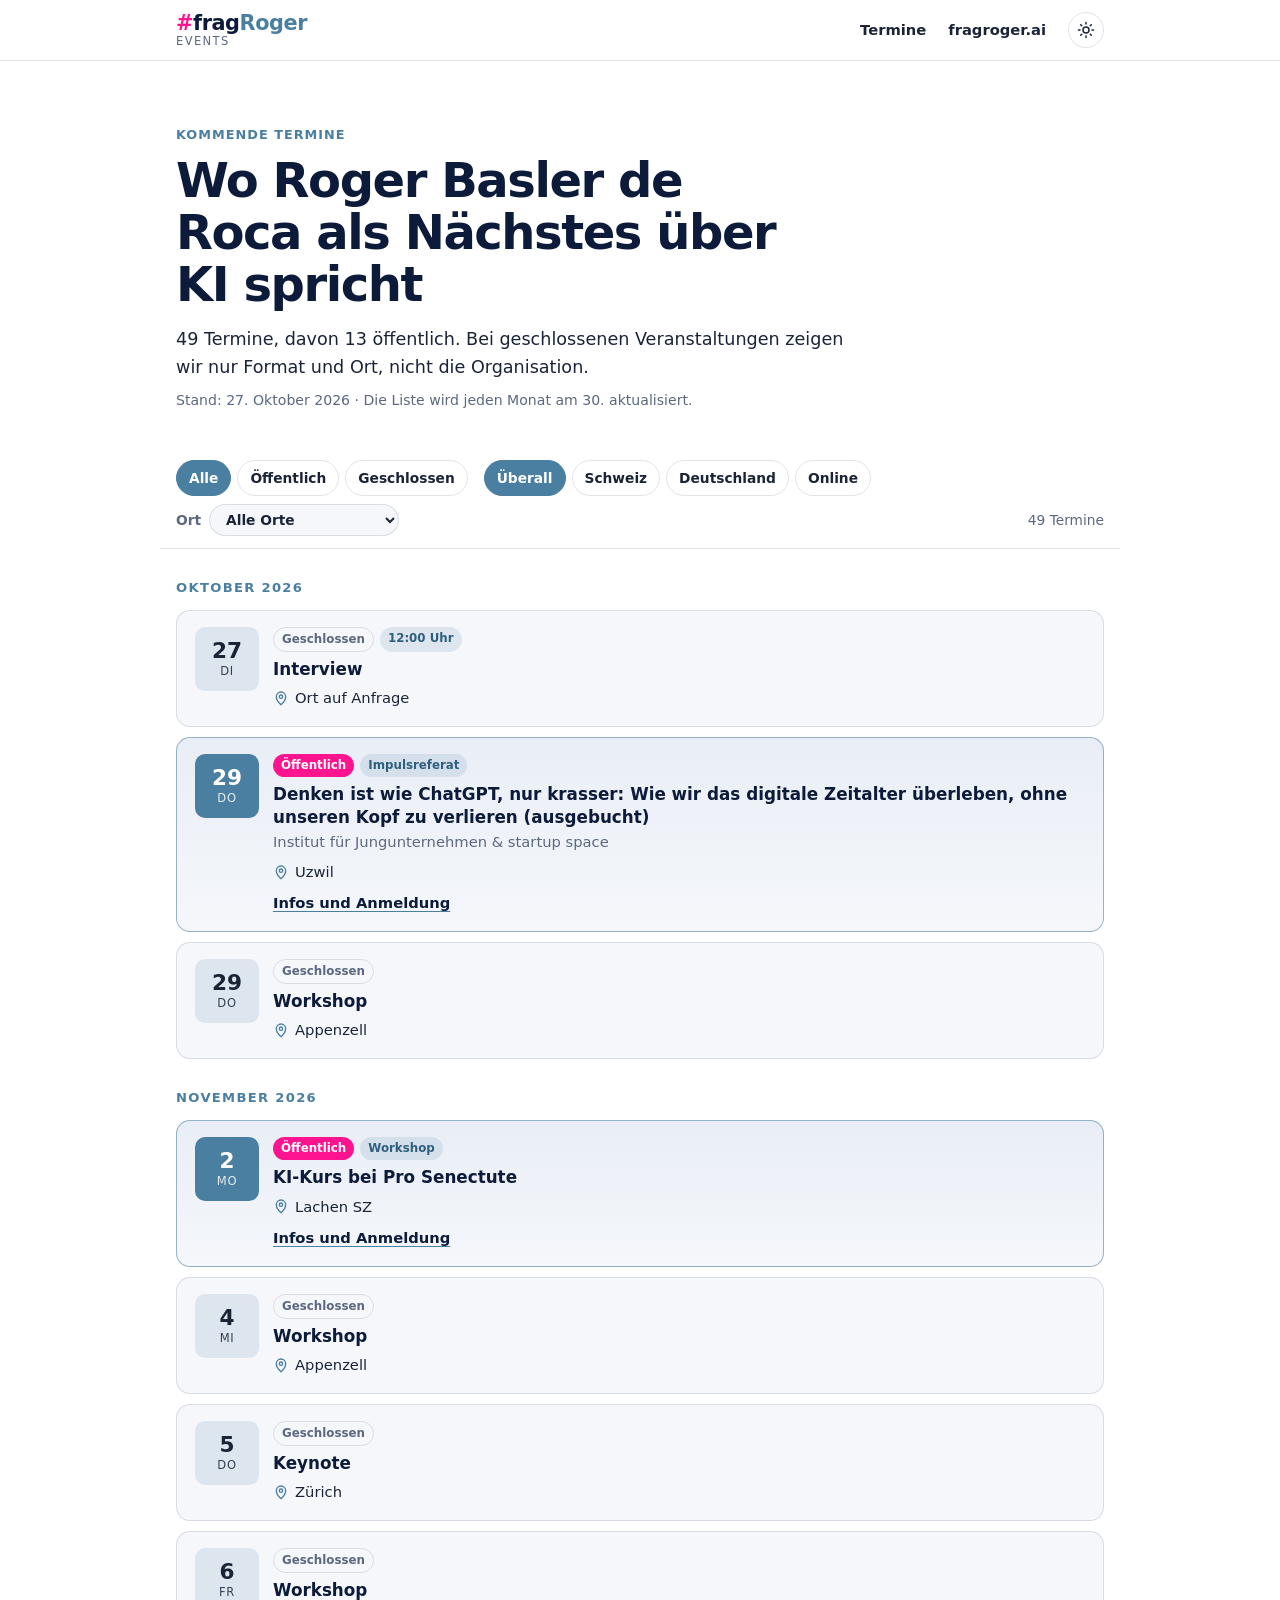
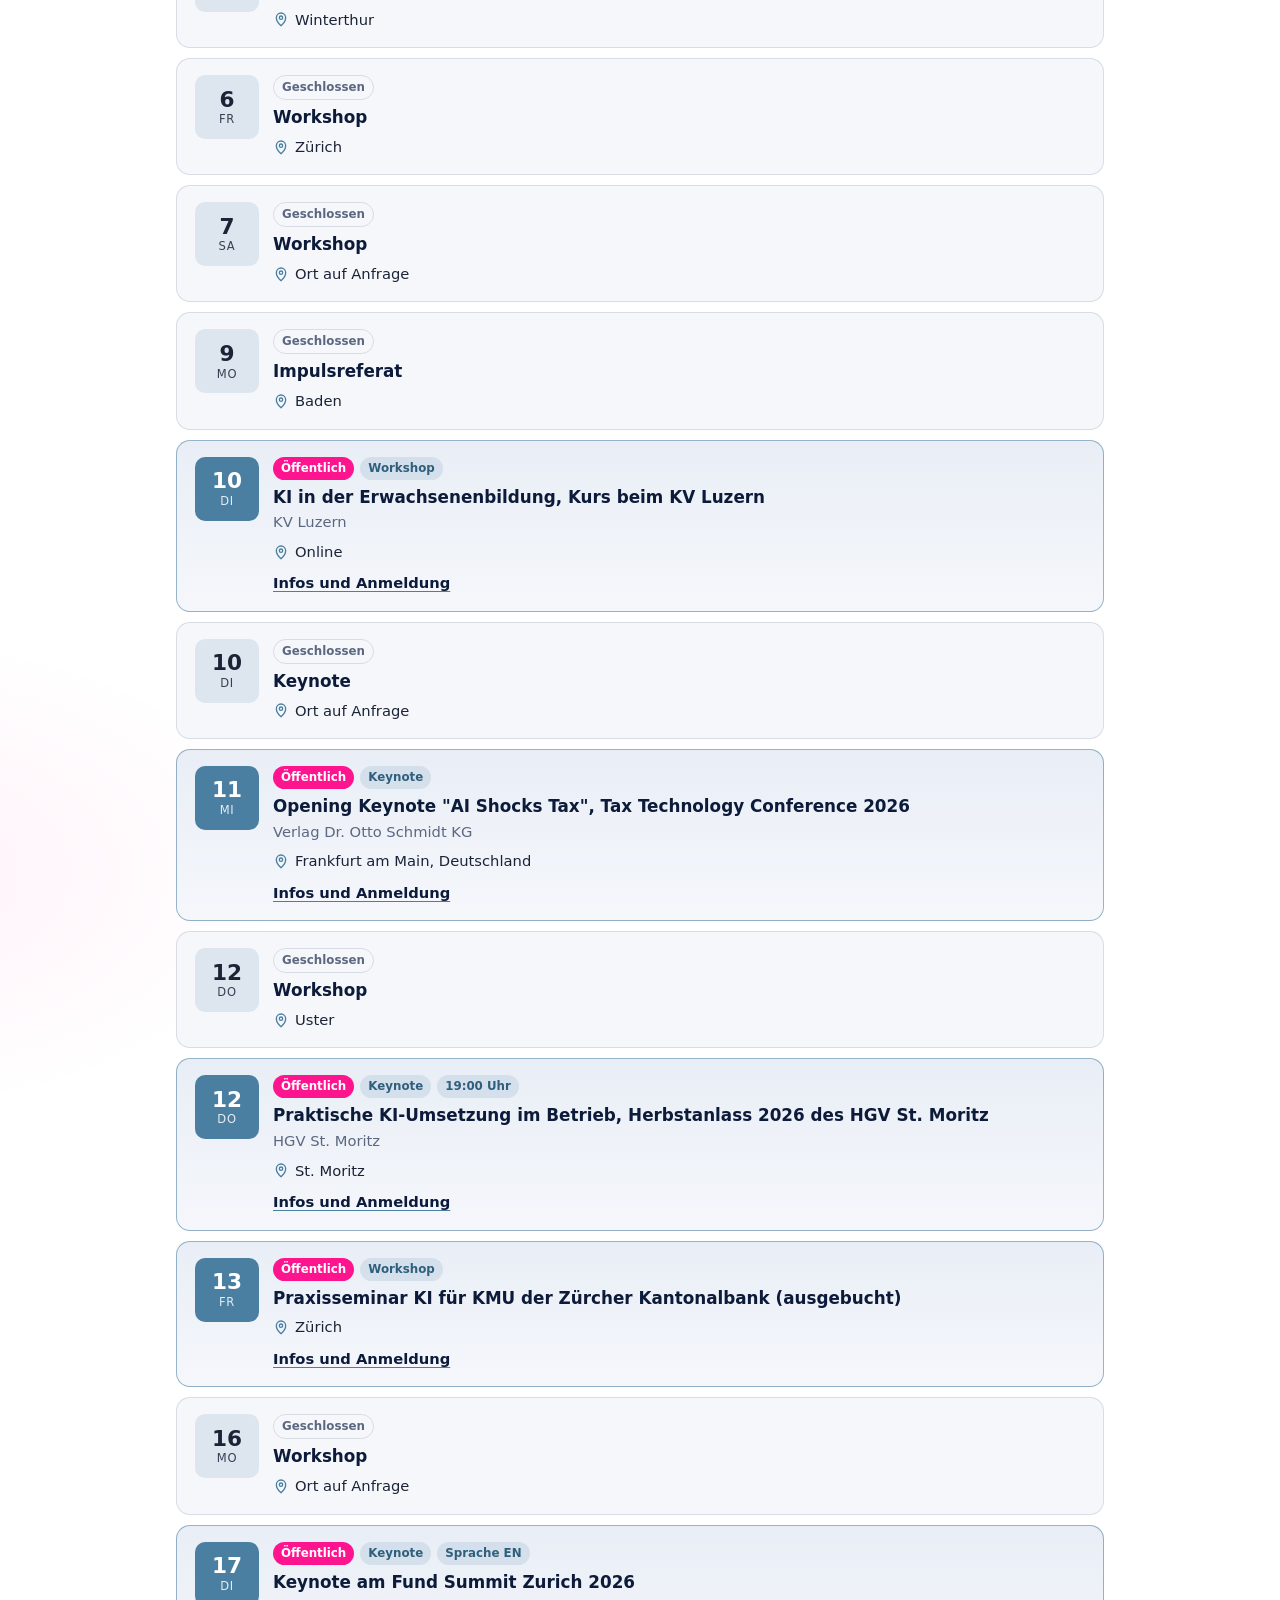
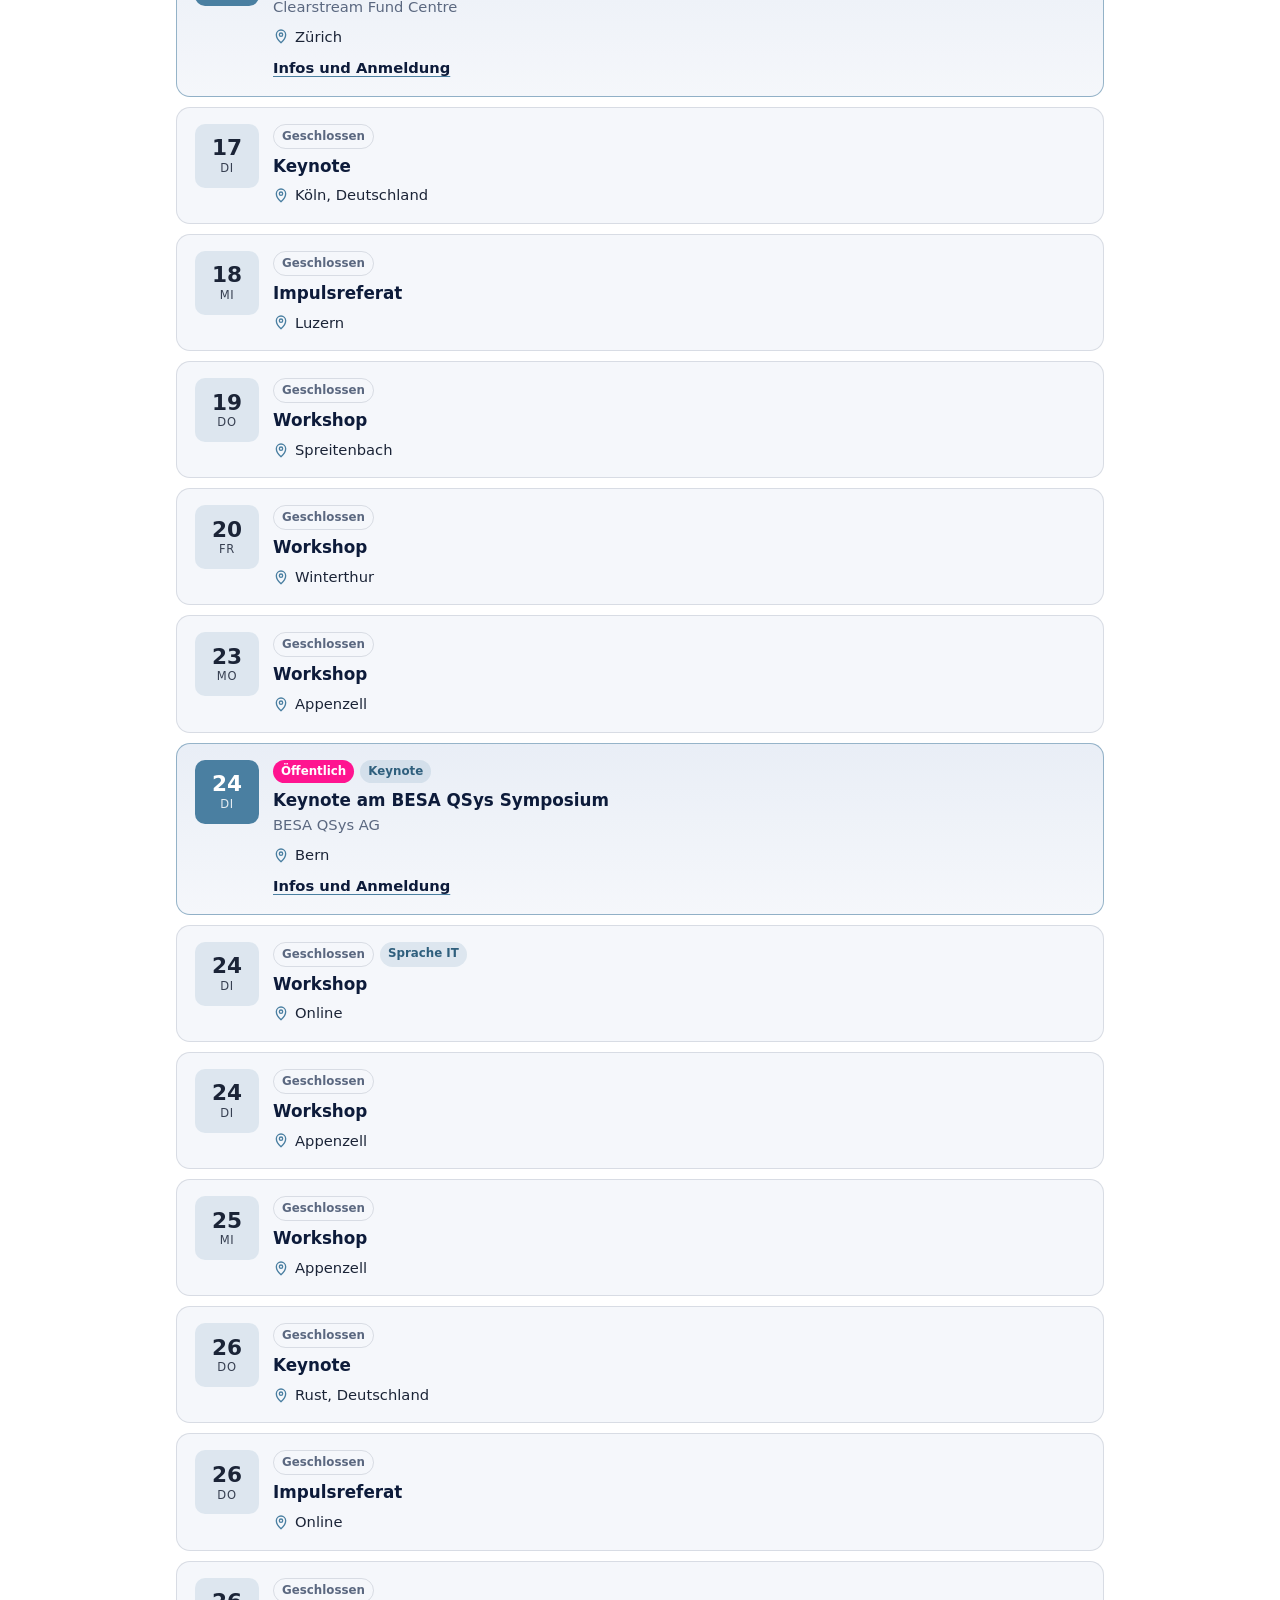
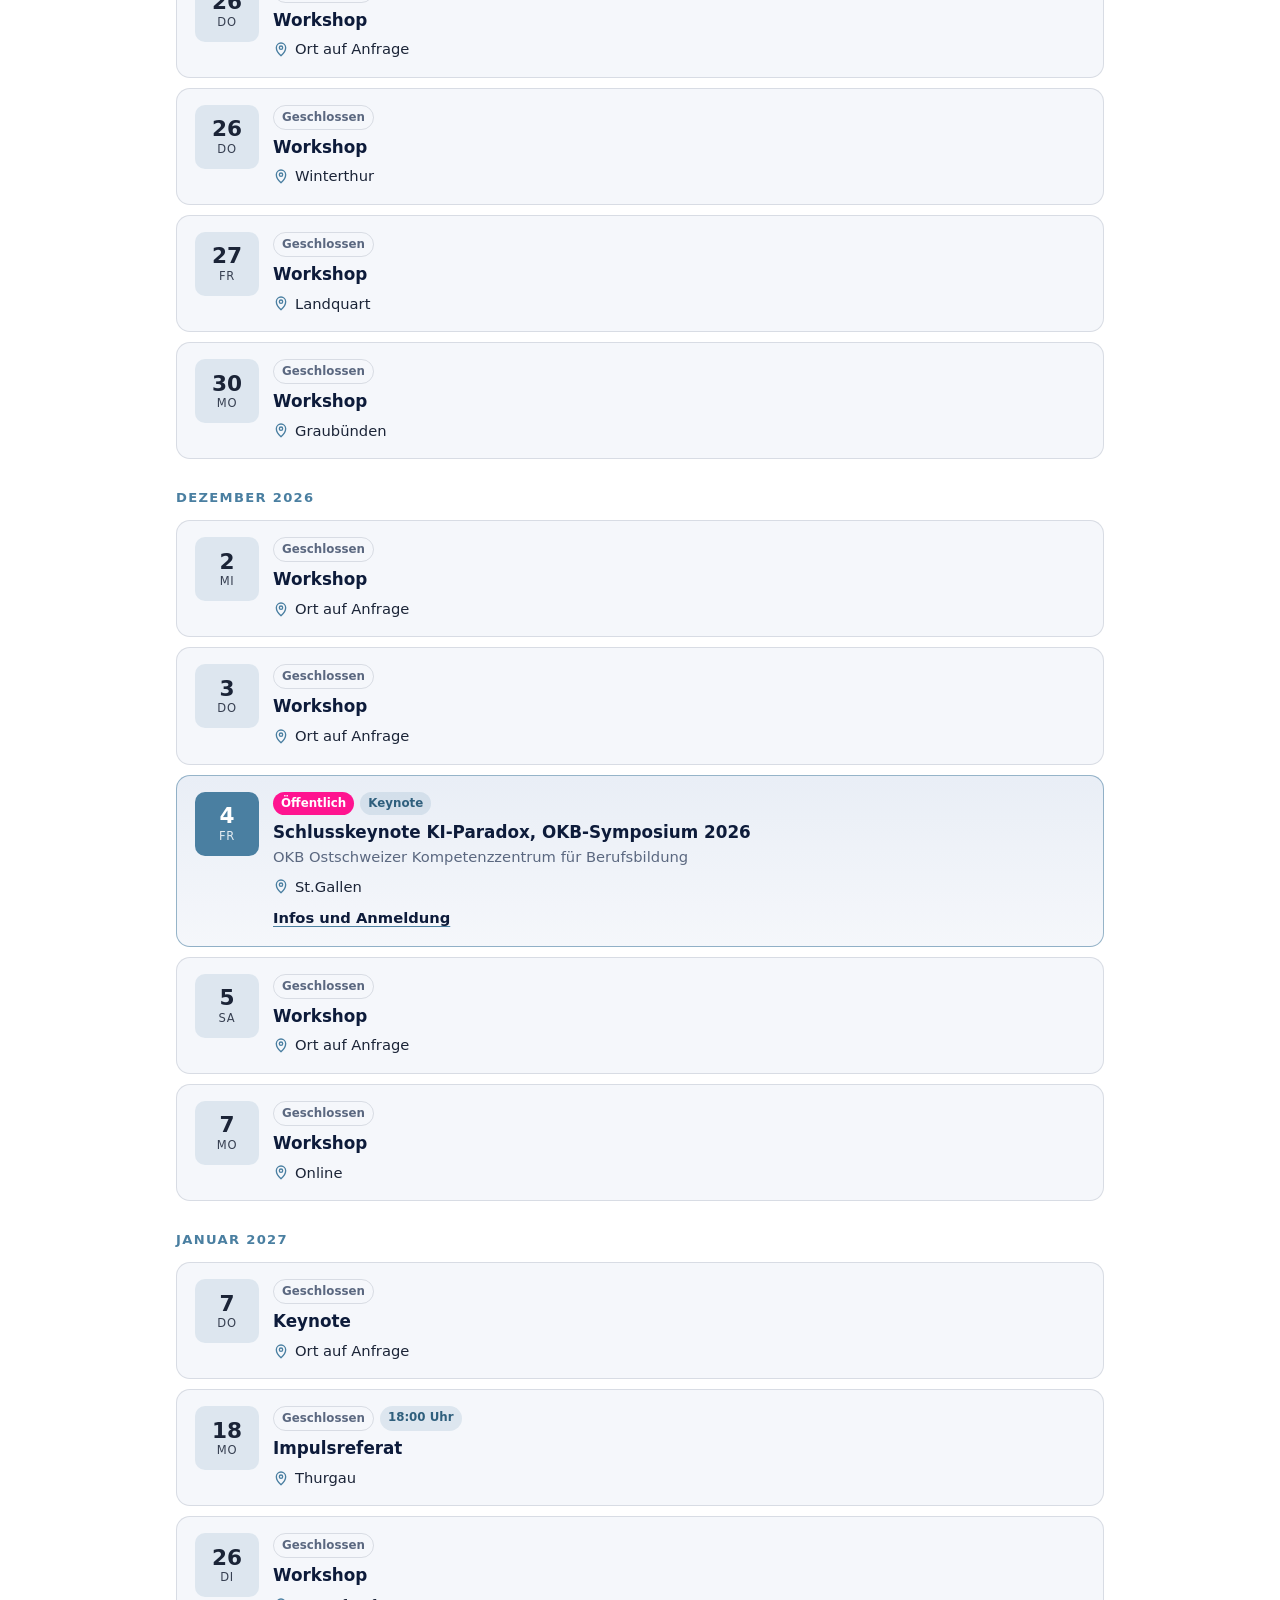
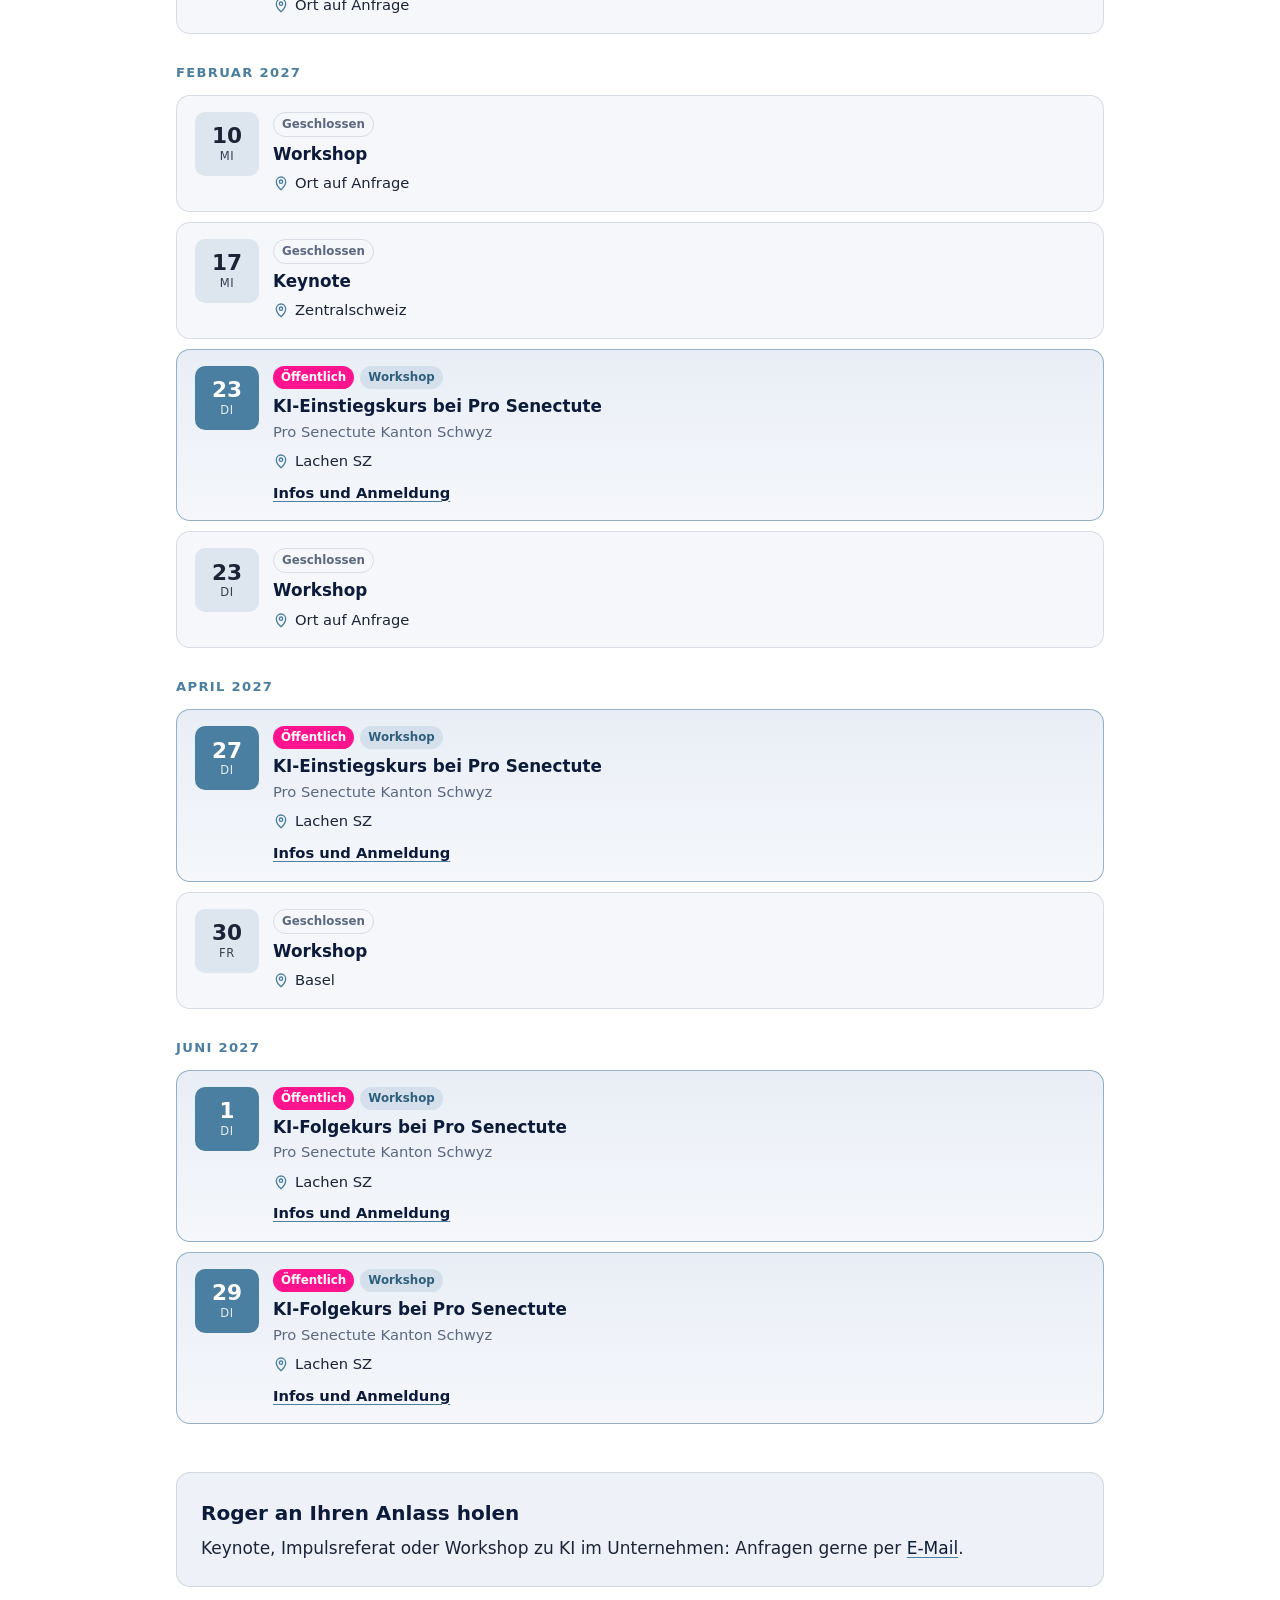
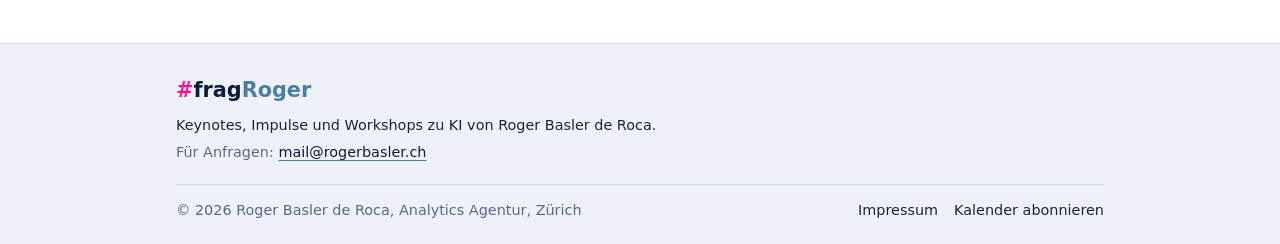
==== index.html @ 34494a30 "HGV St. Moritz 12.11. öffentlich Co-Authored-By: Claude Opus 5.5 <noreply@anthropic.com> Claude-Sess" ====
<!DOCTYPE html>
<html lang="de-CH">
<head>
<meta charset="utf-8">
<meta name="viewport" content="width=device-width, initial-scale=1">
<title>Events · Roger Basler de Roca · #fragRoger</title>
<meta name="description" content="Kommende Keynotes, Impulsreferate und Workshops von Roger Basler de Roca zu KI, filterbar nach Ort und nach öffentlich oder geschlossen.">
<link rel="canonical" href="https://events.fragroger.ai/">
<meta property="og:type" content="website">
<meta property="og:site_name" content="#fragRoger Events">
<meta property="og:title" content="Events · Roger Basler de Roca · #fragRoger">
<meta property="og:description" content="Kommende Keynotes, Impulsreferate und Workshops von Roger Basler de Roca zu KI, filterbar nach Ort und nach öffentlich oder geschlossen.">
<meta property="og:url" content="https://events.fragroger.ai/">
<meta property="og:locale" content="de_CH">
<meta name="theme-color" content="#000000">
<link rel="icon" href="assets/favicon.svg" type="image/svg+xml">
<script>(function(){try{var t=localStorage.getItem('frev-theme');if(!t){t=window.matchMedia&&window.matchMedia('(prefers-color-scheme: light)').matches?'light':'dark';}document.documentElement.setAttribute('data-theme',t);}catch(e){}})();</script>
<link rel="stylesheet" href="assets/style.css?v=20261027">
<script type="application/ld+json">{"@context":"https://schema.org","@graph":[{"@type":"Event","name":"Denken ist wie ChatGPT, nur krasser: Wie wir das digitale Zeitalter überleben, ohne unseren Kopf zu verlieren (ausgebucht)","startDate":"2026-10-29","eventStatus":"https://schema.org/EventScheduled","eventAttendanceMode":"https://schema.org/OfflineEventAttendanceMode","location":{"@type":"Place","name":"Uzwil","address":{"@type":"PostalAddress","addressLocality":"Uzwil","addressCountry":"Schweiz"}},"performer":{"@type":"Person","name":"Roger Basler de Roca","url":"https://fragroger.ai"},"organizer":{"@type":"Organization","name":"Institut für Jungunternehmen & startup space"},"url":"https://www.ifj.ch/index.cfm?page=136020&event_id=13027"},{"@type":"Event","name":"KI-Kurs bei Pro Senectute","startDate":"2026-11-02","eventStatus":"https://schema.org/EventScheduled","eventAttendanceMode":"https://schema.org/OfflineEventAttendanceMode","location":{"@type":"Place","name":"Lachen SZ","address":{"@type":"PostalAddress","addressLocality":"Lachen SZ","addressCountry":"Schweiz"}},"performer":{"@type":"Person","name":"Roger Basler de Roca","url":"https://fragroger.ai"},"url":"https://sz.prosenectute.ch/de/freizeit/kurse.html"},{"@type":"Event","name":"KI in der Erwachsenenbildung, Kurs beim KV Luzern","startDate":"2026-11-10","eventStatus":"https://schema.org/EventScheduled","eventAttendanceMode":"https://schema.org/OnlineEventAttendanceMode","location":{"@type":"VirtualLocation","url":"https://www.kvlu.ch/berufsakademie/bildungsangebot/kuenstliche-intelligenz-in-der-aus-und-weiterbildung"},"performer":{"@type":"Person","name":"Roger Basler de Roca","url":"https://fragroger.ai"},"organizer":{"@type":"Organization","name":"KV Luzern"},"url":"https://www.kvlu.ch/berufsakademie/bildungsangebot/kuenstliche-intelligenz-in-der-aus-und-weiterbildung"},{"@type":"Event","name":"Opening Keynote \"AI Shocks Tax\", Tax Technology Conference 2026","startDate":"2026-11-11","eventStatus":"https://schema.org/EventScheduled","eventAttendanceMode":"https://schema.org/OfflineEventAttendanceMode","location":{"@type":"Place","name":"Frankfurt am Main","address":{"@type":"PostalAddress","addressLocality":"Frankfurt am Main","addressCountry":"Deutschland"}},"performer":{"@type":"Person","name":"Roger Basler de Roca","url":"https://fragroger.ai"},"organizer":{"@type":"Organization","name":"Verlag Dr. Otto Schmidt KG"},"url":"https://www.tax-technology-conference.de/"},{"@type":"Event","name":"Praktische KI-Umsetzung im Betrieb, Herbstanlass 2026 des HGV St. Moritz","startDate":"2026-11-12T18:00:00Z","eventStatus":"https://schema.org/EventScheduled","eventAttendanceMode":"https://schema.org/OfflineEventAttendanceMode","location":{"@type":"Place","name":"St. Moritz","address":{"@type":"PostalAddress","addressLocality":"St. Moritz","addressCountry":"Schweiz"}},"performer":{"@type":"Person","name":"Roger Basler de Roca","url":"https://fragroger.ai"},"organizer":{"@type":"Organization","name":"HGV St. Moritz"},"url":"https://www.hgv-stmoritz.ch/aktuell"},{"@type":"Event","name":"Praxisseminar KI für KMU der Zürcher Kantonalbank (ausgebucht)","startDate":"2026-11-13","eventStatus":"https://schema.org/EventScheduled","eventAttendanceMode":"https://schema.org/OfflineEventAttendanceMode","location":{"@type":"Place","name":"Zürich","address":{"@type":"PostalAddress","addressLocality":"Zürich","addressCountry":"Schweiz"}},"performer":{"@type":"Person","name":"Roger Basler de Roca","url":"https://fragroger.ai"},"url":"https://www.zkb.ch/de/unternehmen/kmu-wissen/angebote/praxisseminar-ki-fuer-kmu.html"},{"@type":"Event","name":"Keynote am Fund Summit Zurich 2026","startDate":"2026-11-17","eventStatus":"https://schema.org/EventScheduled","eventAttendanceMode":"https://schema.org/OfflineEventAttendanceMode","location":{"@type":"Place","name":"Zürich","address":{"@type":"PostalAddress","addressLocality":"Zürich","addressCountry":"Schweiz"}},"performer":{"@type":"Person","name":"Roger Basler de Roca","url":"https://fragroger.ai"},"organizer":{"@type":"Organization","name":"Clearstream Fund Centre"},"url":"https://fundsummit-zurich-2026.deutsche-boerse-events.com/"},{"@type":"Event","name":"Keynote am BESA QSys Symposium","startDate":"2026-11-24","eventStatus":"https://schema.org/EventScheduled","eventAttendanceMode":"https://schema.org/OfflineEventAttendanceMode","location":{"@type":"Place","name":"Bern","address":{"@type":"PostalAddress","addressLocality":"Bern","addressCountry":"Schweiz"}},"performer":{"@type":"Person","name":"Roger Basler de Roca","url":"https://fragroger.ai"},"organizer":{"@type":"Organization","name":"BESA QSys AG"},"url":"https://besaqsys.ch/de/node/579"},{"@type":"Event","name":"Schlusskeynote KI-Paradox, OKB-Symposium 2026","startDate":"2026-12-04","eventStatus":"https://schema.org/EventScheduled","eventAttendanceMode":"https://schema.org/OfflineEventAttendanceMode","location":{"@type":"Place","name":"St.Gallen","address":{"@type":"PostalAddress","addressLocality":"St.Gallen","addressCountry":"Schweiz"}},"performer":{"@type":"Person","name":"Roger Basler de Roca","url":"https://fragroger.ai"},"organizer":{"@type":"Organization","name":"OKB Ostschweizer Kompetenzzentrum für Berufsbildung"},"url":"https://www.berufsbildung-ost.ch/"},{"@type":"Event","name":"KI-Einstiegskurs bei Pro Senectute","startDate":"2027-02-23","eventStatus":"https://schema.org/EventScheduled","eventAttendanceMode":"https://schema.org/OfflineEventAttendanceMode","location":{"@type":"Place","name":"Lachen SZ","address":{"@type":"PostalAddress","addressLocality":"Lachen SZ","addressCountry":"Schweiz"}},"performer":{"@type":"Person","name":"Roger Basler de Roca","url":"https://fragroger.ai"},"organizer":{"@type":"Organization","name":"Pro Senectute Kanton Schwyz"},"url":"https://sz.prosenectute.ch/de/freizeit/kurse.html"},{"@type":"Event","name":"KI-Einstiegskurs bei Pro Senectute","startDate":"2027-04-27","eventStatus":"https://schema.org/EventScheduled","eventAttendanceMode":"https://schema.org/OfflineEventAttendanceMode","location":{"@type":"Place","name":"Lachen SZ","address":{"@type":"PostalAddress","addressLocality":"Lachen SZ","addressCountry":"Schweiz"}},"performer":{"@type":"Person","name":"Roger Basler de Roca","url":"https://fragroger.ai"},"organizer":{"@type":"Organization","name":"Pro Senectute Kanton Schwyz"},"url":"https://sz.prosenectute.ch/de/freizeit/kurse.html"},{"@type":"Event","name":"KI-Folgekurs bei Pro Senectute","startDate":"2027-06-01","eventStatus":"https://schema.org/EventScheduled","eventAttendanceMode":"https://schema.org/OfflineEventAttendanceMode","location":{"@type":"Place","name":"Lachen SZ","address":{"@type":"PostalAddress","addressLocality":"Lachen SZ","addressCountry":"Schweiz"}},"performer":{"@type":"Person","name":"Roger Basler de Roca","url":"https://fragroger.ai"},"organizer":{"@type":"Organization","name":"Pro Senectute Kanton Schwyz"},"url":"https://sz.prosenectute.ch/de/freizeit/kurse.html"},{"@type":"Event","name":"KI-Folgekurs bei Pro Senectute","startDate":"2027-06-29","eventStatus":"https://schema.org/EventScheduled","eventAttendanceMode":"https://schema.org/OfflineEventAttendanceMode","location":{"@type":"Place","name":"Lachen SZ","address":{"@type":"PostalAddress","addressLocality":"Lachen SZ","addressCountry":"Schweiz"}},"performer":{"@type":"Person","name":"Roger Basler de Roca","url":"https://fragroger.ai"},"organizer":{"@type":"Organization","name":"Pro Senectute Kanton Schwyz"},"url":"https://sz.prosenectute.ch/de/freizeit/kurse.html"}]}</script>
</head>
<body>
<a class="skip" href="#main">Direkt zum Inhalt</a>
<header class="site-header">
  <div class="wrap bar">
    <a class="brand" href="./" aria-label="fragRoger Events">
      <span class="brand-mark"><span class="brand-hash">#</span>frag<span class="brand-blue">Roger</span></span>
      <span class="brand-sub">Events</span>
    </a>
    <nav class="nav" aria-label="Navigation">
      <a href="./">Termine</a>
      <a href="https://fragroger.ai" rel="noopener">fragroger.ai</a>
    </nav>
    <button class="theme-toggle" type="button" id="theme-toggle" aria-label="Hell- und Dunkelmodus wechseln">
      <svg class="icon-moon" viewBox="0 0 24 24" aria-hidden="true"><path d="M21 12.8A9 9 0 1 1 11.2 3a7 7 0 0 0 9.8 9.8z"/></svg>
      <svg class="icon-sun" viewBox="0 0 24 24" aria-hidden="true"><circle cx="12" cy="12" r="4"/><path d="M12 2v2M12 20v2M4.9 4.9l1.4 1.4M17.7 17.7l1.4 1.4M2 12h2M20 12h2M4.9 19.1l1.4-1.4M17.7 6.3l1.4-1.4"/></svg>
    </button>
  </div>
</header>
<main id="main" class="wrap">

<section class="hero">
  <p class="kicker">Kommende Termine</p>
  <h1 class="hero-title">Wo Roger Basler de Roca als Nächstes über KI spricht</h1>
  <p class="lead">49 Termine, davon 13 öffentlich. Bei geschlossenen Veranstaltungen zeigen wir nur Format und Ort, nicht die Organisation.</p>
  <p class="stamp">Stand: 27. Oktober 2026 · Die Liste wird jeden Monat am 30. aktualisiert.</p>
</section>

<section class="filters" aria-label="Filter" hidden>
  <div class="filter-row" role="group" aria-label="Art der Veranstaltung">
    <button type="button" class="chip on" data-f="art" data-v="">Alle</button>
    <button type="button" class="chip" data-f="art" data-v="oeffentlich">Öffentlich</button>
    <button type="button" class="chip" data-f="art" data-v="geschlossen">Geschlossen</button>
  </div>
  <div class="filter-row" role="group" aria-label="Region">
    <button type="button" class="chip on" data-f="land" data-v="">Überall</button>
    <button type="button" class="chip" data-f="land" data-v="Schweiz">Schweiz</button>
    <button type="button" class="chip" data-f="land" data-v="Deutschland">Deutschland</button>
    <button type="button" class="chip" data-f="land" data-v="Online">Online</button>
  </div>
  <label class="select-wrap">Ort
    <select id="f-stadt"><option value="">Alle Orte</option><option>Appenzell</option><option>Baden</option><option>Basel</option><option>Bern</option><option>Frankfurt am Main</option><option>Graubünden</option><option>Köln</option><option>Lachen SZ</option><option>Landquart</option><option>Luzern</option><option>Rust</option><option>Spreitenbach</option><option>St. Moritz</option><option>St.Gallen</option><option>Thurgau</option><option>Uster</option><option>Uzwil</option><option>Winterthur</option><option>Zentralschweiz</option><option>Zürich</option></select>
  </label>
  <p class="count" id="count" aria-live="polite"></p>
</section>

<section class="list" id="list">
<div class="month" data-month="2026-10">
  <h2 class="month-title">Oktober 2026</h2>
  <ul class="evs">
<li class="ev" data-land="" data-stadt="" data-art="geschlossen">
  <div class="ev-date" aria-hidden="true"><span class="ev-day">27</span><span class="ev-wd">Di</span></div>
  <div class="ev-body">
    <p class="ev-tags"><span class="tag tag-closed">Geschlossen</span><span class="tag">12:00 Uhr</span></p>
    <h3 class="ev-title">Interview</h3>
    
    <p class="ev-where"><svg viewBox="0 0 24 24" aria-hidden="true"><path d="M12 22s7-6.1 7-12a7 7 0 1 0-14 0c0 5.9 7 12 7 12z"/><circle cx="12" cy="10" r="2.5"/></svg><span class="sr-only">27. Oktober 2026, </span>Ort auf Anfrage</p>
    
  </div>
</li>
<li class="ev is-public" data-land="Schweiz" data-stadt="Uzwil" data-art="oeffentlich">
  <div class="ev-date" aria-hidden="true"><span class="ev-day">29</span><span class="ev-wd">Do</span></div>
  <div class="ev-body">
    <p class="ev-tags"><span class="tag tag-public">Öffentlich</span><span class="tag">Impulsreferat</span></p>
    <h3 class="ev-title">Denken ist wie ChatGPT, nur krasser: Wie wir das digitale Zeitalter überleben, ohne unseren Kopf zu verlieren (ausgebucht)</h3>
    <p class="ev-sub">Institut für Jungunternehmen &amp; startup space</p>
    <p class="ev-where"><svg viewBox="0 0 24 24" aria-hidden="true"><path d="M12 22s7-6.1 7-12a7 7 0 1 0-14 0c0 5.9 7 12 7 12z"/><circle cx="12" cy="10" r="2.5"/></svg><span class="sr-only">29. Oktober 2026, </span>Uzwil</p>
    <p class="ev-cta"><a href="https://www.ifj.ch/index.cfm?page=136020&amp;event_id=13027" rel="noopener">Infos und Anmeldung</a></p>
  </div>
</li>
<li class="ev" data-land="Schweiz" data-stadt="Appenzell" data-art="geschlossen">
  <div class="ev-date" aria-hidden="true"><span class="ev-day">29</span><span class="ev-wd">Do</span></div>
  <div class="ev-body">
    <p class="ev-tags"><span class="tag tag-closed">Geschlossen</span></p>
    <h3 class="ev-title">Workshop</h3>
    
    <p class="ev-where"><svg viewBox="0 0 24 24" aria-hidden="true"><path d="M12 22s7-6.1 7-12a7 7 0 1 0-14 0c0 5.9 7 12 7 12z"/><circle cx="12" cy="10" r="2.5"/></svg><span class="sr-only">29. Oktober 2026, </span>Appenzell</p>
    
  </div>
</li>
  </ul>
</div>
<div class="month" data-month="2026-11">
  <h2 class="month-title">November 2026</h2>
  <ul class="evs">
<li class="ev is-public" data-land="Schweiz" data-stadt="Lachen SZ" data-art="oeffentlich">
  <div class="ev-date" aria-hidden="true"><span class="ev-day">2</span><span class="ev-wd">Mo</span></div>
  <div class="ev-body">
    <p class="ev-tags"><span class="tag tag-public">Öffentlich</span><span class="tag">Workshop</span></p>
    <h3 class="ev-title">KI-Kurs bei Pro Senectute</h3>
    
    <p class="ev-where"><svg viewBox="0 0 24 24" aria-hidden="true"><path d="M12 22s7-6.1 7-12a7 7 0 1 0-14 0c0 5.9 7 12 7 12z"/><circle cx="12" cy="10" r="2.5"/></svg><span class="sr-only">2. November 2026, </span>Lachen SZ</p>
    <p class="ev-cta"><a href="https://sz.prosenectute.ch/de/freizeit/kurse.html" rel="noopener">Infos und Anmeldung</a></p>
  </div>
</li>
<li class="ev" data-land="Schweiz" data-stadt="Appenzell" data-art="geschlossen">
  <div class="ev-date" aria-hidden="true"><span class="ev-day">4</span><span class="ev-wd">Mi</span></div>
  <div class="ev-body">
    <p class="ev-tags"><span class="tag tag-closed">Geschlossen</span></p>
    <h3 class="ev-title">Workshop</h3>
    
    <p class="ev-where"><svg viewBox="0 0 24 24" aria-hidden="true"><path d="M12 22s7-6.1 7-12a7 7 0 1 0-14 0c0 5.9 7 12 7 12z"/><circle cx="12" cy="10" r="2.5"/></svg><span class="sr-only">4. November 2026, </span>Appenzell</p>
    
  </div>
</li>
<li class="ev" data-land="Schweiz" data-stadt="Zürich" data-art="geschlossen">
  <div class="ev-date" aria-hidden="true"><span class="ev-day">5</span><span class="ev-wd">Do</span></div>
  <div class="ev-body">
    <p class="ev-tags"><span class="tag tag-closed">Geschlossen</span></p>
    <h3 class="ev-title">Keynote</h3>
    
    <p class="ev-where"><svg viewBox="0 0 24 24" aria-hidden="true"><path d="M12 22s7-6.1 7-12a7 7 0 1 0-14 0c0 5.9 7 12 7 12z"/><circle cx="12" cy="10" r="2.5"/></svg><span class="sr-only">5. November 2026, </span>Zürich</p>
    
  </div>
</li>
<li class="ev" data-land="Schweiz" data-stadt="Winterthur" data-art="geschlossen">
  <div class="ev-date" aria-hidden="true"><span class="ev-day">6</span><span class="ev-wd">Fr</span></div>
  <div class="ev-body">
    <p class="ev-tags"><span class="tag tag-closed">Geschlossen</span></p>
    <h3 class="ev-title">Workshop</h3>
    
    <p class="ev-where"><svg viewBox="0 0 24 24" aria-hidden="true"><path d="M12 22s7-6.1 7-12a7 7 0 1 0-14 0c0 5.9 7 12 7 12z"/><circle cx="12" cy="10" r="2.5"/></svg><span class="sr-only">6. November 2026, </span>Winterthur</p>
    
  </div>
</li>
<li class="ev" data-land="Schweiz" data-stadt="Zürich" data-art="geschlossen">
  <div class="ev-date" aria-hidden="true"><span class="ev-day">6</span><span class="ev-wd">Fr</span></div>
  <div class="ev-body">
    <p class="ev-tags"><span class="tag tag-closed">Geschlossen</span></p>
    <h3 class="ev-title">Workshop</h3>
    
    <p class="ev-where"><svg viewBox="0 0 24 24" aria-hidden="true"><path d="M12 22s7-6.1 7-12a7 7 0 1 0-14 0c0 5.9 7 12 7 12z"/><circle cx="12" cy="10" r="2.5"/></svg><span class="sr-only">6. November 2026, </span>Zürich</p>
    
  </div>
</li>
<li class="ev" data-land="" data-stadt="" data-art="geschlossen">
  <div class="ev-date" aria-hidden="true"><span class="ev-day">7</span><span class="ev-wd">Sa</span></div>
  <div class="ev-body">
    <p class="ev-tags"><span class="tag tag-closed">Geschlossen</span></p>
    <h3 class="ev-title">Workshop</h3>
    
    <p class="ev-where"><svg viewBox="0 0 24 24" aria-hidden="true"><path d="M12 22s7-6.1 7-12a7 7 0 1 0-14 0c0 5.9 7 12 7 12z"/><circle cx="12" cy="10" r="2.5"/></svg><span class="sr-only">7. November 2026, </span>Ort auf Anfrage</p>
    
  </div>
</li>
<li class="ev" data-land="Schweiz" data-stadt="Baden" data-art="geschlossen">
  <div class="ev-date" aria-hidden="true"><span class="ev-day">9</span><span class="ev-wd">Mo</span></div>
  <div class="ev-body">
    <p class="ev-tags"><span class="tag tag-closed">Geschlossen</span></p>
    <h3 class="ev-title">Impulsreferat</h3>
    
    <p class="ev-where"><svg viewBox="0 0 24 24" aria-hidden="true"><path d="M12 22s7-6.1 7-12a7 7 0 1 0-14 0c0 5.9 7 12 7 12z"/><circle cx="12" cy="10" r="2.5"/></svg><span class="sr-only">9. November 2026, </span>Baden</p>
    
  </div>
</li>
<li class="ev is-public" data-land="Online" data-stadt="Online" data-art="oeffentlich">
  <div class="ev-date" aria-hidden="true"><span class="ev-day">10</span><span class="ev-wd">Di</span></div>
  <div class="ev-body">
    <p class="ev-tags"><span class="tag tag-public">Öffentlich</span><span class="tag">Workshop</span></p>
    <h3 class="ev-title">KI in der Erwachsenenbildung, Kurs beim KV Luzern</h3>
    <p class="ev-sub">KV Luzern</p>
    <p class="ev-where"><svg viewBox="0 0 24 24" aria-hidden="true"><path d="M12 22s7-6.1 7-12a7 7 0 1 0-14 0c0 5.9 7 12 7 12z"/><circle cx="12" cy="10" r="2.5"/></svg><span class="sr-only">10. November 2026, </span>Online</p>
    <p class="ev-cta"><a href="https://www.kvlu.ch/berufsakademie/bildungsangebot/kuenstliche-intelligenz-in-der-aus-und-weiterbildung" rel="noopener">Infos und Anmeldung</a></p>
  </div>
</li>
<li class="ev" data-land="" data-stadt="" data-art="geschlossen">
  <div class="ev-date" aria-hidden="true"><span class="ev-day">10</span><span class="ev-wd">Di</span></div>
  <div class="ev-body">
    <p class="ev-tags"><span class="tag tag-closed">Geschlossen</span></p>
    <h3 class="ev-title">Keynote</h3>
    
    <p class="ev-where"><svg viewBox="0 0 24 24" aria-hidden="true"><path d="M12 22s7-6.1 7-12a7 7 0 1 0-14 0c0 5.9 7 12 7 12z"/><circle cx="12" cy="10" r="2.5"/></svg><span class="sr-only">10. November 2026, </span>Ort auf Anfrage</p>
    
  </div>
</li>
<li class="ev is-public" data-land="Deutschland" data-stadt="Frankfurt am Main" data-art="oeffentlich">
  <div class="ev-date" aria-hidden="true"><span class="ev-day">11</span><span class="ev-wd">Mi</span></div>
  <div class="ev-body">
    <p class="ev-tags"><span class="tag tag-public">Öffentlich</span><span class="tag">Keynote</span></p>
    <h3 class="ev-title">Opening Keynote &quot;AI Shocks Tax&quot;, Tax Technology Conference 2026</h3>
    <p class="ev-sub">Verlag Dr. Otto Schmidt KG</p>
    <p class="ev-where"><svg viewBox="0 0 24 24" aria-hidden="true"><path d="M12 22s7-6.1 7-12a7 7 0 1 0-14 0c0 5.9 7 12 7 12z"/><circle cx="12" cy="10" r="2.5"/></svg><span class="sr-only">11. November 2026, </span>Frankfurt am Main, Deutschland</p>
    <p class="ev-cta"><a href="https://www.tax-technology-conference.de/" rel="noopener">Infos und Anmeldung</a></p>
  </div>
</li>
<li class="ev" data-land="Schweiz" data-stadt="Uster" data-art="geschlossen">
  <div class="ev-date" aria-hidden="true"><span class="ev-day">12</span><span class="ev-wd">Do</span></div>
  <div class="ev-body">
    <p class="ev-tags"><span class="tag tag-closed">Geschlossen</span></p>
    <h3 class="ev-title">Workshop</h3>
    
    <p class="ev-where"><svg viewBox="0 0 24 24" aria-hidden="true"><path d="M12 22s7-6.1 7-12a7 7 0 1 0-14 0c0 5.9 7 12 7 12z"/><circle cx="12" cy="10" r="2.5"/></svg><span class="sr-only">12. November 2026, </span>Uster</p>
    
  </div>
</li>
<li class="ev is-public" data-land="Schweiz" data-stadt="St. Moritz" data-art="oeffentlich">
  <div class="ev-date" aria-hidden="true"><span class="ev-day">12</span><span class="ev-wd">Do</span></div>
  <div class="ev-body">
    <p class="ev-tags"><span class="tag tag-public">Öffentlich</span><span class="tag">Keynote</span><span class="tag">19:00 Uhr</span></p>
    <h3 class="ev-title">Praktische KI-Umsetzung im Betrieb, Herbstanlass 2026 des HGV St. Moritz</h3>
    <p class="ev-sub">HGV St. Moritz</p>
    <p class="ev-where"><svg viewBox="0 0 24 24" aria-hidden="true"><path d="M12 22s7-6.1 7-12a7 7 0 1 0-14 0c0 5.9 7 12 7 12z"/><circle cx="12" cy="10" r="2.5"/></svg><span class="sr-only">12. November 2026, </span>St. Moritz</p>
    <p class="ev-cta"><a href="https://www.hgv-stmoritz.ch/aktuell" rel="noopener">Infos und Anmeldung</a></p>
  </div>
</li>
<li class="ev is-public" data-land="Schweiz" data-stadt="Zürich" data-art="oeffentlich">
  <div class="ev-date" aria-hidden="true"><span class="ev-day">13</span><span class="ev-wd">Fr</span></div>
  <div class="ev-body">
    <p class="ev-tags"><span class="tag tag-public">Öffentlich</span><span class="tag">Workshop</span></p>
    <h3 class="ev-title">Praxisseminar KI für KMU der Zürcher Kantonalbank (ausgebucht)</h3>
    
    <p class="ev-where"><svg viewBox="0 0 24 24" aria-hidden="true"><path d="M12 22s7-6.1 7-12a7 7 0 1 0-14 0c0 5.9 7 12 7 12z"/><circle cx="12" cy="10" r="2.5"/></svg><span class="sr-only">13. November 2026, </span>Zürich</p>
    <p class="ev-cta"><a href="https://www.zkb.ch/de/unternehmen/kmu-wissen/angebote/praxisseminar-ki-fuer-kmu.html" rel="noopener">Infos und Anmeldung</a></p>
  </div>
</li>
<li class="ev" data-land="" data-stadt="" data-art="geschlossen">
  <div class="ev-date" aria-hidden="true"><span class="ev-day">16</span><span class="ev-wd">Mo</span></div>
  <div class="ev-body">
    <p class="ev-tags"><span class="tag tag-closed">Geschlossen</span></p>
    <h3 class="ev-title">Workshop</h3>
    
    <p class="ev-where"><svg viewBox="0 0 24 24" aria-hidden="true"><path d="M12 22s7-6.1 7-12a7 7 0 1 0-14 0c0 5.9 7 12 7 12z"/><circle cx="12" cy="10" r="2.5"/></svg><span class="sr-only">16. November 2026, </span>Ort auf Anfrage</p>
    
  </div>
</li>
<li class="ev is-public" data-land="Schweiz" data-stadt="Zürich" data-art="oeffentlich">
  <div class="ev-date" aria-hidden="true"><span class="ev-day">17</span><span class="ev-wd">Di</span></div>
  <div class="ev-body">
    <p class="ev-tags"><span class="tag tag-public">Öffentlich</span><span class="tag">Keynote</span><span class="tag">Sprache EN</span></p>
    <h3 class="ev-title">Keynote am Fund Summit Zurich 2026</h3>
    <p class="ev-sub">Clearstream Fund Centre</p>
    <p class="ev-where"><svg viewBox="0 0 24 24" aria-hidden="true"><path d="M12 22s7-6.1 7-12a7 7 0 1 0-14 0c0 5.9 7 12 7 12z"/><circle cx="12" cy="10" r="2.5"/></svg><span class="sr-only">17. November 2026, </span>Zürich</p>
    <p class="ev-cta"><a href="https://fundsummit-zurich-2026.deutsche-boerse-events.com/" rel="noopener">Infos und Anmeldung</a></p>
  </div>
</li>
<li class="ev" data-land="Deutschland" data-stadt="Köln" data-art="geschlossen">
  <div class="ev-date" aria-hidden="true"><span class="ev-day">17</span><span class="ev-wd">Di</span></div>
  <div class="ev-body">
    <p class="ev-tags"><span class="tag tag-closed">Geschlossen</span></p>
    <h3 class="ev-title">Keynote</h3>
    
    <p class="ev-where"><svg viewBox="0 0 24 24" aria-hidden="true"><path d="M12 22s7-6.1 7-12a7 7 0 1 0-14 0c0 5.9 7 12 7 12z"/><circle cx="12" cy="10" r="2.5"/></svg><span class="sr-only">17. November 2026, </span>Köln, Deutschland</p>
    
  </div>
</li>
<li class="ev" data-land="Schweiz" data-stadt="Luzern" data-art="geschlossen">
  <div class="ev-date" aria-hidden="true"><span class="ev-day">18</span><span class="ev-wd">Mi</span></div>
  <div class="ev-body">
    <p class="ev-tags"><span class="tag tag-closed">Geschlossen</span></p>
    <h3 class="ev-title">Impulsreferat</h3>
    
    <p class="ev-where"><svg viewBox="0 0 24 24" aria-hidden="true"><path d="M12 22s7-6.1 7-12a7 7 0 1 0-14 0c0 5.9 7 12 7 12z"/><circle cx="12" cy="10" r="2.5"/></svg><span class="sr-only">18. November 2026, </span>Luzern</p>
    
  </div>
</li>
<li class="ev" data-land="Schweiz" data-stadt="Spreitenbach" data-art="geschlossen">
  <div class="ev-date" aria-hidden="true"><span class="ev-day">19</span><span class="ev-wd">Do</span></div>
  <div class="ev-body">
    <p class="ev-tags"><span class="tag tag-closed">Geschlossen</span></p>
    <h3 class="ev-title">Workshop</h3>
    
    <p class="ev-where"><svg viewBox="0 0 24 24" aria-hidden="true"><path d="M12 22s7-6.1 7-12a7 7 0 1 0-14 0c0 5.9 7 12 7 12z"/><circle cx="12" cy="10" r="2.5"/></svg><span class="sr-only">19. November 2026, </span>Spreitenbach</p>
    
  </div>
</li>
<li class="ev" data-land="Schweiz" data-stadt="Winterthur" data-art="geschlossen">
  <div class="ev-date" aria-hidden="true"><span class="ev-day">20</span><span class="ev-wd">Fr</span></div>
  <div class="ev-body">
    <p class="ev-tags"><span class="tag tag-closed">Geschlossen</span></p>
    <h3 class="ev-title">Workshop</h3>
    
    <p class="ev-where"><svg viewBox="0 0 24 24" aria-hidden="true"><path d="M12 22s7-6.1 7-12a7 7 0 1 0-14 0c0 5.9 7 12 7 12z"/><circle cx="12" cy="10" r="2.5"/></svg><span class="sr-only">20. November 2026, </span>Winterthur</p>
    
  </div>
</li>
<li class="ev" data-land="Schweiz" data-stadt="Appenzell" data-art="geschlossen">
  <div class="ev-date" aria-hidden="true"><span class="ev-day">23</span><span class="ev-wd">Mo</span></div>
  <div class="ev-body">
    <p class="ev-tags"><span class="tag tag-closed">Geschlossen</span></p>
    <h3 class="ev-title">Workshop</h3>
    
    <p class="ev-where"><svg viewBox="0 0 24 24" aria-hidden="true"><path d="M12 22s7-6.1 7-12a7 7 0 1 0-14 0c0 5.9 7 12 7 12z"/><circle cx="12" cy="10" r="2.5"/></svg><span class="sr-only">23. November 2026, </span>Appenzell</p>
    
  </div>
</li>
<li class="ev is-public" data-land="Schweiz" data-stadt="Bern" data-art="oeffentlich">
  <div class="ev-date" aria-hidden="true"><span class="ev-day">24</span><span class="ev-wd">Di</span></div>
  <div class="ev-body">
    <p class="ev-tags"><span class="tag tag-public">Öffentlich</span><span class="tag">Keynote</span></p>
    <h3 class="ev-title">Keynote am BESA QSys Symposium</h3>
    <p class="ev-sub">BESA QSys AG</p>
    <p class="ev-where"><svg viewBox="0 0 24 24" aria-hidden="true"><path d="M12 22s7-6.1 7-12a7 7 0 1 0-14 0c0 5.9 7 12 7 12z"/><circle cx="12" cy="10" r="2.5"/></svg><span class="sr-only">24. November 2026, </span>Bern</p>
    <p class="ev-cta"><a href="https://besaqsys.ch/de/node/579" rel="noopener">Infos und Anmeldung</a></p>
  </div>
</li>
<li class="ev" data-land="Online" data-stadt="Online" data-art="geschlossen">
  <div class="ev-date" aria-hidden="true"><span class="ev-day">24</span><span class="ev-wd">Di</span></div>
  <div class="ev-body">
    <p class="ev-tags"><span class="tag tag-closed">Geschlossen</span><span class="tag">Sprache IT</span></p>
    <h3 class="ev-title">Workshop</h3>
    
    <p class="ev-where"><svg viewBox="0 0 24 24" aria-hidden="true"><path d="M12 22s7-6.1 7-12a7 7 0 1 0-14 0c0 5.9 7 12 7 12z"/><circle cx="12" cy="10" r="2.5"/></svg><span class="sr-only">24. November 2026, </span>Online</p>
    
  </div>
</li>
<li class="ev" data-land="Schweiz" data-stadt="Appenzell" data-art="geschlossen">
  <div class="ev-date" aria-hidden="true"><span class="ev-day">24</span><span class="ev-wd">Di</span></div>
  <div class="ev-body">
    <p class="ev-tags"><span class="tag tag-closed">Geschlossen</span></p>
    <h3 class="ev-title">Workshop</h3>
    
    <p class="ev-where"><svg viewBox="0 0 24 24" aria-hidden="true"><path d="M12 22s7-6.1 7-12a7 7 0 1 0-14 0c0 5.9 7 12 7 12z"/><circle cx="12" cy="10" r="2.5"/></svg><span class="sr-only">24. November 2026, </span>Appenzell</p>
    
  </div>
</li>
<li class="ev" data-land="Schweiz" data-stadt="Appenzell" data-art="geschlossen">
  <div class="ev-date" aria-hidden="true"><span class="ev-day">25</span><span class="ev-wd">Mi</span></div>
  <div class="ev-body">
    <p class="ev-tags"><span class="tag tag-closed">Geschlossen</span></p>
    <h3 class="ev-title">Workshop</h3>
    
    <p class="ev-where"><svg viewBox="0 0 24 24" aria-hidden="true"><path d="M12 22s7-6.1 7-12a7 7 0 1 0-14 0c0 5.9 7 12 7 12z"/><circle cx="12" cy="10" r="2.5"/></svg><span class="sr-only">25. November 2026, </span>Appenzell</p>
    
  </div>
</li>
<li class="ev" data-land="Deutschland" data-stadt="Rust" data-art="geschlossen">
  <div class="ev-date" aria-hidden="true"><span class="ev-day">26</span><span class="ev-wd">Do</span></div>
  <div class="ev-body">
    <p class="ev-tags"><span class="tag tag-closed">Geschlossen</span></p>
    <h3 class="ev-title">Keynote</h3>
    
    <p class="ev-where"><svg viewBox="0 0 24 24" aria-hidden="true"><path d="M12 22s7-6.1 7-12a7 7 0 1 0-14 0c0 5.9 7 12 7 12z"/><circle cx="12" cy="10" r="2.5"/></svg><span class="sr-only">26. November 2026, </span>Rust, Deutschland</p>
    
  </div>
</li>
<li class="ev" data-land="Online" data-stadt="Online" data-art="geschlossen">
  <div class="ev-date" aria-hidden="true"><span class="ev-day">26</span><span class="ev-wd">Do</span></div>
  <div class="ev-body">
    <p class="ev-tags"><span class="tag tag-closed">Geschlossen</span></p>
    <h3 class="ev-title">Impulsreferat</h3>
    
    <p class="ev-where"><svg viewBox="0 0 24 24" aria-hidden="true"><path d="M12 22s7-6.1 7-12a7 7 0 1 0-14 0c0 5.9 7 12 7 12z"/><circle cx="12" cy="10" r="2.5"/></svg><span class="sr-only">26. November 2026, </span>Online</p>
    
  </div>
</li>
<li class="ev" data-land="" data-stadt="" data-art="geschlossen">
  <div class="ev-date" aria-hidden="true"><span class="ev-day">26</span><span class="ev-wd">Do</span></div>
  <div class="ev-body">
    <p class="ev-tags"><span class="tag tag-closed">Geschlossen</span></p>
    <h3 class="ev-title">Workshop</h3>
    
    <p class="ev-where"><svg viewBox="0 0 24 24" aria-hidden="true"><path d="M12 22s7-6.1 7-12a7 7 0 1 0-14 0c0 5.9 7 12 7 12z"/><circle cx="12" cy="10" r="2.5"/></svg><span class="sr-only">26. November 2026, </span>Ort auf Anfrage</p>
    
  </div>
</li>
<li class="ev" data-land="Schweiz" data-stadt="Winterthur" data-art="geschlossen">
  <div class="ev-date" aria-hidden="true"><span class="ev-day">26</span><span class="ev-wd">Do</span></div>
  <div class="ev-body">
    <p class="ev-tags"><span class="tag tag-closed">Geschlossen</span></p>
    <h3 class="ev-title">Workshop</h3>
    
    <p class="ev-where"><svg viewBox="0 0 24 24" aria-hidden="true"><path d="M12 22s7-6.1 7-12a7 7 0 1 0-14 0c0 5.9 7 12 7 12z"/><circle cx="12" cy="10" r="2.5"/></svg><span class="sr-only">26. November 2026, </span>Winterthur</p>
    
  </div>
</li>
<li class="ev" data-land="Schweiz" data-stadt="Landquart" data-art="geschlossen">
  <div class="ev-date" aria-hidden="true"><span class="ev-day">27</span><span class="ev-wd">Fr</span></div>
  <div class="ev-body">
    <p class="ev-tags"><span class="tag tag-closed">Geschlossen</span></p>
    <h3 class="ev-title">Workshop</h3>
    
    <p class="ev-where"><svg viewBox="0 0 24 24" aria-hidden="true"><path d="M12 22s7-6.1 7-12a7 7 0 1 0-14 0c0 5.9 7 12 7 12z"/><circle cx="12" cy="10" r="2.5"/></svg><span class="sr-only">27. November 2026, </span>Landquart</p>
    
  </div>
</li>
<li class="ev" data-land="Schweiz" data-stadt="Graubünden" data-art="geschlossen">
  <div class="ev-date" aria-hidden="true"><span class="ev-day">30</span><span class="ev-wd">Mo</span></div>
  <div class="ev-body">
    <p class="ev-tags"><span class="tag tag-closed">Geschlossen</span></p>
    <h3 class="ev-title">Workshop</h3>
    
    <p class="ev-where"><svg viewBox="0 0 24 24" aria-hidden="true"><path d="M12 22s7-6.1 7-12a7 7 0 1 0-14 0c0 5.9 7 12 7 12z"/><circle cx="12" cy="10" r="2.5"/></svg><span class="sr-only">30. November 2026, </span>Graubünden</p>
    
  </div>
</li>
  </ul>
</div>
<div class="month" data-month="2026-12">
  <h2 class="month-title">Dezember 2026</h2>
  <ul class="evs">
<li class="ev" data-land="" data-stadt="" data-art="geschlossen">
  <div class="ev-date" aria-hidden="true"><span class="ev-day">2</span><span class="ev-wd">Mi</span></div>
  <div class="ev-body">
    <p class="ev-tags"><span class="tag tag-closed">Geschlossen</span></p>
    <h3 class="ev-title">Workshop</h3>
    
    <p class="ev-where"><svg viewBox="0 0 24 24" aria-hidden="true"><path d="M12 22s7-6.1 7-12a7 7 0 1 0-14 0c0 5.9 7 12 7 12z"/><circle cx="12" cy="10" r="2.5"/></svg><span class="sr-only">2. Dezember 2026, </span>Ort auf Anfrage</p>
    
  </div>
</li>
<li class="ev" data-land="" data-stadt="" data-art="geschlossen">
  <div class="ev-date" aria-hidden="true"><span class="ev-day">3</span><span class="ev-wd">Do</span></div>
  <div class="ev-body">
    <p class="ev-tags"><span class="tag tag-closed">Geschlossen</span></p>
    <h3 class="ev-title">Workshop</h3>
    
    <p class="ev-where"><svg viewBox="0 0 24 24" aria-hidden="true"><path d="M12 22s7-6.1 7-12a7 7 0 1 0-14 0c0 5.9 7 12 7 12z"/><circle cx="12" cy="10" r="2.5"/></svg><span class="sr-only">3. Dezember 2026, </span>Ort auf Anfrage</p>
    
  </div>
</li>
<li class="ev is-public" data-land="Schweiz" data-stadt="St.Gallen" data-art="oeffentlich">
  <div class="ev-date" aria-hidden="true"><span class="ev-day">4</span><span class="ev-wd">Fr</span></div>
  <div class="ev-body">
    <p class="ev-tags"><span class="tag tag-public">Öffentlich</span><span class="tag">Keynote</span></p>
    <h3 class="ev-title">Schlusskeynote KI-Paradox, OKB-Symposium 2026</h3>
    <p class="ev-sub">OKB Ostschweizer Kompetenzzentrum für Berufsbildung</p>
    <p class="ev-where"><svg viewBox="0 0 24 24" aria-hidden="true"><path d="M12 22s7-6.1 7-12a7 7 0 1 0-14 0c0 5.9 7 12 7 12z"/><circle cx="12" cy="10" r="2.5"/></svg><span class="sr-only">4. Dezember 2026, </span>St.Gallen</p>
    <p class="ev-cta"><a href="https://www.berufsbildung-ost.ch/" rel="noopener">Infos und Anmeldung</a></p>
  </div>
</li>
<li class="ev" data-land="" data-stadt="" data-art="geschlossen">
  <div class="ev-date" aria-hidden="true"><span class="ev-day">5</span><span class="ev-wd">Sa</span></div>
  <div class="ev-body">
    <p class="ev-tags"><span class="tag tag-closed">Geschlossen</span></p>
    <h3 class="ev-title">Workshop</h3>
    
    <p class="ev-where"><svg viewBox="0 0 24 24" aria-hidden="true"><path d="M12 22s7-6.1 7-12a7 7 0 1 0-14 0c0 5.9 7 12 7 12z"/><circle cx="12" cy="10" r="2.5"/></svg><span class="sr-only">5. Dezember 2026, </span>Ort auf Anfrage</p>
    
  </div>
</li>
<li class="ev" data-land="Online" data-stadt="Online" data-art="geschlossen">
  <div class="ev-date" aria-hidden="true"><span class="ev-day">7</span><span class="ev-wd">Mo</span></div>
  <div class="ev-body">
    <p class="ev-tags"><span class="tag tag-closed">Geschlossen</span></p>
    <h3 class="ev-title">Workshop</h3>
    
    <p class="ev-where"><svg viewBox="0 0 24 24" aria-hidden="true"><path d="M12 22s7-6.1 7-12a7 7 0 1 0-14 0c0 5.9 7 12 7 12z"/><circle cx="12" cy="10" r="2.5"/></svg><span class="sr-only">7. Dezember 2026, </span>Online</p>
    
  </div>
</li>
  </ul>
</div>
<div class="month" data-month="2027-01">
  <h2 class="month-title">Januar 2027</h2>
  <ul class="evs">
<li class="ev" data-land="" data-stadt="" data-art="geschlossen">
  <div class="ev-date" aria-hidden="true"><span class="ev-day">7</span><span class="ev-wd">Do</span></div>
  <div class="ev-body">
    <p class="ev-tags"><span class="tag tag-closed">Geschlossen</span></p>
    <h3 class="ev-title">Keynote</h3>
    
    <p class="ev-where"><svg viewBox="0 0 24 24" aria-hidden="true"><path d="M12 22s7-6.1 7-12a7 7 0 1 0-14 0c0 5.9 7 12 7 12z"/><circle cx="12" cy="10" r="2.5"/></svg><span class="sr-only">7. Januar 2027, </span>Ort auf Anfrage</p>
    
  </div>
</li>
<li class="ev" data-land="Schweiz" data-stadt="Thurgau" data-art="geschlossen">
  <div class="ev-date" aria-hidden="true"><span class="ev-day">18</span><span class="ev-wd">Mo</span></div>
  <div class="ev-body">
    <p class="ev-tags"><span class="tag tag-closed">Geschlossen</span><span class="tag">18:00 Uhr</span></p>
    <h3 class="ev-title">Impulsreferat</h3>
    
    <p class="ev-where"><svg viewBox="0 0 24 24" aria-hidden="true"><path d="M12 22s7-6.1 7-12a7 7 0 1 0-14 0c0 5.9 7 12 7 12z"/><circle cx="12" cy="10" r="2.5"/></svg><span class="sr-only">18. Januar 2027, </span>Thurgau</p>
    
  </div>
</li>
<li class="ev" data-land="" data-stadt="" data-art="geschlossen">
  <div class="ev-date" aria-hidden="true"><span class="ev-day">26</span><span class="ev-wd">Di</span></div>
  <div class="ev-body">
    <p class="ev-tags"><span class="tag tag-closed">Geschlossen</span></p>
    <h3 class="ev-title">Workshop</h3>
    
    <p class="ev-where"><svg viewBox="0 0 24 24" aria-hidden="true"><path d="M12 22s7-6.1 7-12a7 7 0 1 0-14 0c0 5.9 7 12 7 12z"/><circle cx="12" cy="10" r="2.5"/></svg><span class="sr-only">26. Januar 2027, </span>Ort auf Anfrage</p>
    
  </div>
</li>
  </ul>
</div>
<div class="month" data-month="2027-02">
  <h2 class="month-title">Februar 2027</h2>
  <ul class="evs">
<li class="ev" data-land="" data-stadt="" data-art="geschlossen">
  <div class="ev-date" aria-hidden="true"><span class="ev-day">10</span><span class="ev-wd">Mi</span></div>
  <div class="ev-body">
    <p class="ev-tags"><span class="tag tag-closed">Geschlossen</span></p>
    <h3 class="ev-title">Workshop</h3>
    
    <p class="ev-where"><svg viewBox="0 0 24 24" aria-hidden="true"><path d="M12 22s7-6.1 7-12a7 7 0 1 0-14 0c0 5.9 7 12 7 12z"/><circle cx="12" cy="10" r="2.5"/></svg><span class="sr-only">10. Februar 2027, </span>Ort auf Anfrage</p>
    
  </div>
</li>
<li class="ev" data-land="Schweiz" data-stadt="Zentralschweiz" data-art="geschlossen">
  <div class="ev-date" aria-hidden="true"><span class="ev-day">17</span><span class="ev-wd">Mi</span></div>
  <div class="ev-body">
    <p class="ev-tags"><span class="tag tag-closed">Geschlossen</span></p>
    <h3 class="ev-title">Keynote</h3>
    
    <p class="ev-where"><svg viewBox="0 0 24 24" aria-hidden="true"><path d="M12 22s7-6.1 7-12a7 7 0 1 0-14 0c0 5.9 7 12 7 12z"/><circle cx="12" cy="10" r="2.5"/></svg><span class="sr-only">17. Februar 2027, </span>Zentralschweiz</p>
    
  </div>
</li>
<li class="ev is-public" data-land="Schweiz" data-stadt="Lachen SZ" data-art="oeffentlich">
  <div class="ev-date" aria-hidden="true"><span class="ev-day">23</span><span class="ev-wd">Di</span></div>
  <div class="ev-body">
    <p class="ev-tags"><span class="tag tag-public">Öffentlich</span><span class="tag">Workshop</span></p>
    <h3 class="ev-title">KI-Einstiegskurs bei Pro Senectute</h3>
    <p class="ev-sub">Pro Senectute Kanton Schwyz</p>
    <p class="ev-where"><svg viewBox="0 0 24 24" aria-hidden="true"><path d="M12 22s7-6.1 7-12a7 7 0 1 0-14 0c0 5.9 7 12 7 12z"/><circle cx="12" cy="10" r="2.5"/></svg><span class="sr-only">23. Februar 2027, </span>Lachen SZ</p>
    <p class="ev-cta"><a href="https://sz.prosenectute.ch/de/freizeit/kurse.html" rel="noopener">Infos und Anmeldung</a></p>
  </div>
</li>
<li class="ev" data-land="" data-stadt="" data-art="geschlossen">
  <div class="ev-date" aria-hidden="true"><span class="ev-day">23</span><span class="ev-wd">Di</span></div>
  <div class="ev-body">
    <p class="ev-tags"><span class="tag tag-closed">Geschlossen</span></p>
    <h3 class="ev-title">Workshop</h3>
    
    <p class="ev-where"><svg viewBox="0 0 24 24" aria-hidden="true"><path d="M12 22s7-6.1 7-12a7 7 0 1 0-14 0c0 5.9 7 12 7 12z"/><circle cx="12" cy="10" r="2.5"/></svg><span class="sr-only">23. Februar 2027, </span>Ort auf Anfrage</p>
    
  </div>
</li>
  </ul>
</div>
<div class="month" data-month="2027-04">
  <h2 class="month-title">April 2027</h2>
  <ul class="evs">
<li class="ev is-public" data-land="Schweiz" data-stadt="Lachen SZ" data-art="oeffentlich">
  <div class="ev-date" aria-hidden="true"><span class="ev-day">27</span><span class="ev-wd">Di</span></div>
  <div class="ev-body">
    <p class="ev-tags"><span class="tag tag-public">Öffentlich</span><span class="tag">Workshop</span></p>
    <h3 class="ev-title">KI-Einstiegskurs bei Pro Senectute</h3>
    <p class="ev-sub">Pro Senectute Kanton Schwyz</p>
    <p class="ev-where"><svg viewBox="0 0 24 24" aria-hidden="true"><path d="M12 22s7-6.1 7-12a7 7 0 1 0-14 0c0 5.9 7 12 7 12z"/><circle cx="12" cy="10" r="2.5"/></svg><span class="sr-only">27. April 2027, </span>Lachen SZ</p>
    <p class="ev-cta"><a href="https://sz.prosenectute.ch/de/freizeit/kurse.html" rel="noopener">Infos und Anmeldung</a></p>
  </div>
</li>
<li class="ev" data-land="Schweiz" data-stadt="Basel" data-art="geschlossen">
  <div class="ev-date" aria-hidden="true"><span class="ev-day">30</span><span class="ev-wd">Fr</span></div>
  <div class="ev-body">
    <p class="ev-tags"><span class="tag tag-closed">Geschlossen</span></p>
    <h3 class="ev-title">Workshop</h3>
    
    <p class="ev-where"><svg viewBox="0 0 24 24" aria-hidden="true"><path d="M12 22s7-6.1 7-12a7 7 0 1 0-14 0c0 5.9 7 12 7 12z"/><circle cx="12" cy="10" r="2.5"/></svg><span class="sr-only">30. April 2027, </span>Basel</p>
    
  </div>
</li>
  </ul>
</div>
<div class="month" data-month="2027-06">
  <h2 class="month-title">Juni 2027</h2>
  <ul class="evs">
<li class="ev is-public" data-land="Schweiz" data-stadt="Lachen SZ" data-art="oeffentlich">
  <div class="ev-date" aria-hidden="true"><span class="ev-day">1</span><span class="ev-wd">Di</span></div>
  <div class="ev-body">
    <p class="ev-tags"><span class="tag tag-public">Öffentlich</span><span class="tag">Workshop</span></p>
    <h3 class="ev-title">KI-Folgekurs bei Pro Senectute</h3>
    <p class="ev-sub">Pro Senectute Kanton Schwyz</p>
    <p class="ev-where"><svg viewBox="0 0 24 24" aria-hidden="true"><path d="M12 22s7-6.1 7-12a7 7 0 1 0-14 0c0 5.9 7 12 7 12z"/><circle cx="12" cy="10" r="2.5"/></svg><span class="sr-only">1. Juni 2027, </span>Lachen SZ</p>
    <p class="ev-cta"><a href="https://sz.prosenectute.ch/de/freizeit/kurse.html" rel="noopener">Infos und Anmeldung</a></p>
  </div>
</li>
<li class="ev is-public" data-land="Schweiz" data-stadt="Lachen SZ" data-art="oeffentlich">
  <div class="ev-date" aria-hidden="true"><span class="ev-day">29</span><span class="ev-wd">Di</span></div>
  <div class="ev-body">
    <p class="ev-tags"><span class="tag tag-public">Öffentlich</span><span class="tag">Workshop</span></p>
    <h3 class="ev-title">KI-Folgekurs bei Pro Senectute</h3>
    <p class="ev-sub">Pro Senectute Kanton Schwyz</p>
    <p class="ev-where"><svg viewBox="0 0 24 24" aria-hidden="true"><path d="M12 22s7-6.1 7-12a7 7 0 1 0-14 0c0 5.9 7 12 7 12z"/><circle cx="12" cy="10" r="2.5"/></svg><span class="sr-only">29. Juni 2027, </span>Lachen SZ</p>
    <p class="ev-cta"><a href="https://sz.prosenectute.ch/de/freizeit/kurse.html" rel="noopener">Infos und Anmeldung</a></p>
  </div>
</li>
  </ul>
</div>
  <p class="empty" id="empty" hidden>Für diese Auswahl gibt es zurzeit keine Termine.</p>
</section>

<section class="ask">
  <h2>Roger an Ihren Anlass holen</h2>
  <p>Keynote, Impulsreferat oder Workshop zu KI im Unternehmen: Anfragen gerne per <a href="mailto:mail@rogerbasler.ch?subject=Anfrage%20Event">E-Mail</a>.</p>
</section>

<script>
(function(){
  var f={art:'',land:'',stadt:''};
  var box=document.querySelector('.filters'); box.hidden=false;
  var sel=document.getElementById('f-stadt');
  function apply(){
    var n=0;
    document.querySelectorAll('.ev').forEach(function(li){
      var ok=(!f.art||li.dataset.art===f.art)&&(!f.land||li.dataset.land===f.land)&&(!f.stadt||li.dataset.stadt===f.stadt);
      li.hidden=!ok; if(ok)n++;
    });
    document.querySelectorAll('.month').forEach(function(m){m.hidden=!m.querySelector('.ev:not([hidden])');});
    document.getElementById('empty').hidden=n>0;
    document.getElementById('count').textContent=n+(n===1?' Termin':' Termine');
    var q=new URLSearchParams(); Object.keys(f).forEach(function(k){if(f[k])q.set(k,f[k]);});
    history.replaceState(null,'',q.toString()?'?'+q:location.pathname);
  }
  function setChip(k,v){ f[k]=v; document.querySelectorAll('.chip[data-f="'+k+'"]').forEach(function(c){c.classList.toggle('on',c.dataset.v===v);c.setAttribute('aria-pressed',c.dataset.v===v);}); }
  box.addEventListener('click',function(e){var c=e.target.closest('.chip'); if(!c)return; setChip(c.dataset.f,c.dataset.v); if(c.dataset.f==='land'){f.stadt='';sel.value='';} apply();});
  sel.addEventListener('change',function(){f.stadt=sel.value; apply();});
  var p=new URLSearchParams(location.search);
  setChip('art',p.get('art')||''); setChip('land',p.get('land')||''); f.stadt=p.get('stadt')||''; sel.value=f.stadt;
  apply();
})();
</script>
</main>
<footer class="site-footer">
  <div class="wrap">
    <p class="foot-brand"><span class="brand-hash">#</span>frag<span class="brand-blue">Roger</span></p>
    <p class="foot-line">Keynotes, Impulse und Workshops zu KI von Roger Basler de Roca.</p>
    <p class="foot-small">Für Anfragen: <a href="mailto:mail@rogerbasler.ch">mail@rogerbasler.ch</a></p>
    <div class="foot-bottom">
      <p>© 2026 Roger Basler de Roca, Analytics Agentur, Zürich</p>
      <nav class="foot-nav" aria-label="Rechtliches"><a href="impressum/">Impressum</a><a href="kalender.ics">Kalender abonnieren</a></nav>
    </div>
  </div>
</footer>
<script>(function(){var b=document.getElementById('theme-toggle');if(!b)return;b.addEventListener('click',function(){var n=document.documentElement.getAttribute('data-theme')==='light'?'dark':'light';document.documentElement.setAttribute('data-theme',n);try{localStorage.setItem('frev-theme',n);}catch(e){}});})();</script>
</body>
</html>
---- assets/style.css ----
/* #fragRoger Events: gleiches CI wie news.fragroger.ai. Dark first, RBR Blue als Struktur, Pink als einzelner Akzent. */
:root {
  --navy: #0d1b3a; --panel: #0b1226; --panel-2: #121c38; --white: #ffffff; --text: #e8ecf3; --muted: #9aa7bd;
  --blue: #4a7fa1; --blue-soft: rgba(74,127,161,0.18); --pink: #ff1490; --line: rgba(255,255,255,0.09);
  --bg: #000000; --header-bg: rgba(0,0,0,0.85); --footer-bg: #0d1b3a;
  --glow-a: rgba(74,127,161,0.22); --glow-b: rgba(255,20,144,0.08); --pill-fg: #bcd4e6;
  --font: 'Avenir Next', 'Avenir', 'Nunito', 'DM Sans', 'Segoe UI', system-ui, -apple-system, sans-serif;
  --radius: 14px; --max: 960px;
}
:root[data-theme="light"] {
  --navy: #eef2f8; --panel: #f5f7fb; --panel-2: #e9eef6; --white: #0d1b3a; --text: #1b2437; --muted: #5b6880;
  --blue-soft: rgba(74,127,161,0.14); --line: rgba(13,27,58,0.12); --bg: #ffffff; --header-bg: rgba(255,255,255,0.88);
  --footer-bg: #eef2f8; --glow-a: rgba(74,127,161,0.16); --glow-b: rgba(255,20,144,0.06); --pill-fg: #2f5f7d;
}
* { box-sizing: border-box; }
html { -webkit-text-size-adjust: 100%; }
body {
  margin: 0; font-family: var(--font); color: var(--text); background: var(--bg); line-height: 1.6; font-size: 17px;
  background-image: radial-gradient(900px 500px at 85% -10%, var(--glow-a), transparent 60%), radial-gradient(700px 400px at -10% 30%, var(--glow-b), transparent 60%);
  background-repeat: no-repeat;
}
a { color: var(--white); text-decoration-color: var(--blue); text-underline-offset: 3px; }
a:hover { text-decoration-color: var(--pink); }
.wrap { max-width: var(--max); margin: 0 auto; padding: 0 16px; }
.sr-only { position: absolute; width: 1px; height: 1px; overflow: hidden; clip: rect(0 0 0 0); white-space: nowrap; }
.skip { position: absolute; left: -999px; top: 0; background: var(--pink); color: #fff; padding: 8px 12px; z-index: 100; }
.skip:focus { left: 8px; top: 8px; }
[hidden] { display: none !important; }

/* Header */
.site-header { position: sticky; top: 0; z-index: 50; background: var(--header-bg); backdrop-filter: blur(10px); border-bottom: 1px solid var(--line); }
.bar { display: flex; align-items: center; gap: 12px; min-height: 60px; }
.brand { display: flex; flex-direction: column; text-decoration: none; line-height: 1.05; margin-right: auto; }
.brand-mark { font-weight: 900; font-size: 1.3rem; letter-spacing: -0.02em; color: var(--white); }
.brand-hash { color: var(--pink); }
.brand-blue { color: var(--blue); }
.brand-sub { font-size: 0.72rem; color: var(--muted); letter-spacing: 0.12em; text-transform: uppercase; }
.nav { display: flex; gap: 2px; }
.nav a { text-decoration: none; padding: 8px 10px; border-radius: 999px; font-weight: 600; font-size: 0.92rem; color: var(--text); }
.nav a:hover { background: var(--blue-soft); }
.theme-toggle { display: inline-flex; align-items: center; justify-content: center; width: 36px; height: 36px; flex: none; border-radius: 999px; border: 1px solid var(--line); background: transparent; color: var(--text); cursor: pointer; padding: 0; }
.theme-toggle:hover { border-color: var(--blue); }
.theme-toggle svg { width: 18px; height: 18px; fill: none; stroke: currentColor; stroke-width: 2; stroke-linecap: round; stroke-linejoin: round; }
.theme-toggle .icon-sun { display: none; }
:root[data-theme="light"] .theme-toggle .icon-sun { display: block; }
:root[data-theme="light"] .theme-toggle .icon-moon { display: none; }

/* Hero */
.hero { padding: 48px 0 20px; }
.hero.small { padding: 36px 0 8px; }
.kicker { margin: 0 0 10px; color: var(--blue); font-weight: 700; letter-spacing: 0.08em; text-transform: uppercase; font-size: 0.8rem; }
.hero-title { margin: 0 0 14px; font-size: clamp(1.9rem, 6vw, 3rem); line-height: 1.08; letter-spacing: -0.03em; font-weight: 900; color: var(--white); max-width: 18ch; }
.lead { margin: 0 0 8px; font-size: 1.1rem; max-width: 60ch; }
.stamp { margin: 0; color: var(--muted); font-size: 0.88rem; }

/* Filter */
.filters { position: sticky; top: 61px; z-index: 40; background: var(--header-bg); backdrop-filter: blur(10px); margin: 16px -16px 8px; padding: 12px 16px; border-bottom: 1px solid var(--line); display: flex; flex-wrap: wrap; gap: 8px 16px; align-items: center; }
.filter-row { display: flex; flex-wrap: wrap; gap: 6px; }
.chip { font: inherit; font-size: 0.86rem; font-weight: 700; padding: 6px 12px; border-radius: 999px; border: 1px solid var(--line); background: transparent; color: var(--text); cursor: pointer; }
.chip:hover { border-color: var(--blue); }
.chip.on { background: var(--blue); border-color: var(--blue); color: #fff; }
.select-wrap { display: inline-flex; align-items: center; gap: 8px; font-size: 0.86rem; font-weight: 700; color: var(--muted); }
.select-wrap select { font: inherit; font-weight: 600; color: var(--text); background: var(--panel); border: 1px solid var(--line); border-radius: 999px; padding: 6px 12px; max-width: 60vw; }
.count { margin: 0 0 0 auto; color: var(--muted); font-size: 0.86rem; }

/* Liste */
.month { margin-top: 28px; }
.month-title { margin: 0 0 12px; font-size: 0.82rem; letter-spacing: 0.1em; text-transform: uppercase; color: var(--blue); font-weight: 800; }
.evs { list-style: none; margin: 0; padding: 0; display: grid; gap: 10px; }
.ev { display: grid; grid-template-columns: 56px 1fr; gap: 14px; padding: 14px; background: var(--panel); border: 1px solid var(--line); border-radius: var(--radius); }
.ev.is-public { border-color: rgba(74,127,161,0.55); background: linear-gradient(180deg, var(--panel-2), var(--panel)); }
.ev-date { display: flex; flex-direction: column; align-items: center; justify-content: center; border-radius: 10px; background: var(--blue-soft); height: 56px; line-height: 1; }
.ev.is-public .ev-date { background: var(--blue); color: #fff; }
.ev-day { font-size: 1.35rem; font-weight: 900; }
.ev-wd { font-size: 0.72rem; text-transform: uppercase; letter-spacing: 0.06em; margin-top: 4px; opacity: 0.85; }
.ev-body { min-width: 0; }
.ev-tags { margin: 0 0 6px; display: flex; flex-wrap: wrap; gap: 6px; }
.tag { font-size: 0.74rem; font-weight: 700; padding: 2px 8px; border-radius: 999px; background: var(--blue-soft); color: var(--pill-fg); }
.tag-public { background: var(--pink); color: #fff; }
.tag-closed { background: transparent; border: 1px solid var(--line); color: var(--muted); }
.ev-title { margin: 0; font-size: 1.05rem; line-height: 1.35; color: var(--white); overflow-wrap: anywhere; }
.ev-sub { margin: 2px 0 0; color: var(--muted); font-size: 0.92rem; }
.ev-where { margin: 6px 0 0; display: flex; align-items: center; gap: 6px; font-size: 0.92rem; }
.ev-where svg { width: 16px; height: 16px; flex: none; fill: none; stroke: var(--blue); stroke-width: 2; }
.ev-cta { margin: 8px 0 0; font-weight: 700; font-size: 0.92rem; }
.empty { margin: 32px 0; color: var(--muted); }

.ask { margin-top: 48px; padding: 24px; border-radius: var(--radius); background: var(--navy); border: 1px solid var(--line); }
.ask h2 { margin: 0 0 6px; font-size: 1.25rem; color: var(--white); }
.ask p { margin: 0; }

.prose { max-width: 68ch; }
.prose h2 { font-size: 1.15rem; margin: 28px 0 6px; color: var(--white); }

/* Footer */
.site-footer { margin-top: 56px; border-top: 1px solid var(--line); background: var(--footer-bg); padding: 30px 0 22px; font-size: 0.9rem; color: var(--muted); }
.foot-brand { margin: 0 0 6px; font-weight: 900; font-size: 1.3rem; color: var(--white); }
.foot-line { margin: 0 0 4px; color: var(--text); }
.foot-small { margin: 0; }
.foot-bottom { margin-top: 20px; padding-top: 14px; border-top: 1px solid var(--line); display: flex; flex-wrap: wrap; gap: 8px 24px; justify-content: space-between; }
.foot-bottom p { margin: 0; }
.foot-nav { display: flex; flex-wrap: wrap; gap: 6px 16px; }
.foot-nav a { text-decoration: none; color: var(--text); }

@media (min-width: 720px) {
  .ev { grid-template-columns: 64px 1fr; padding: 16px 18px; }
  .ev-date { height: 64px; }
  .hero { padding-top: 64px; }
}
@media (max-width: 719px) {
  .nav a[href^="https"] { display: none; }
  .count { width: 100%; margin: 0; }
  .filters { position: static; }
}
@media print { body { background: #fff; color: #000; } .site-header, .filters, .site-footer, .ask { display: none; } .ev { break-inside: avoid; } }
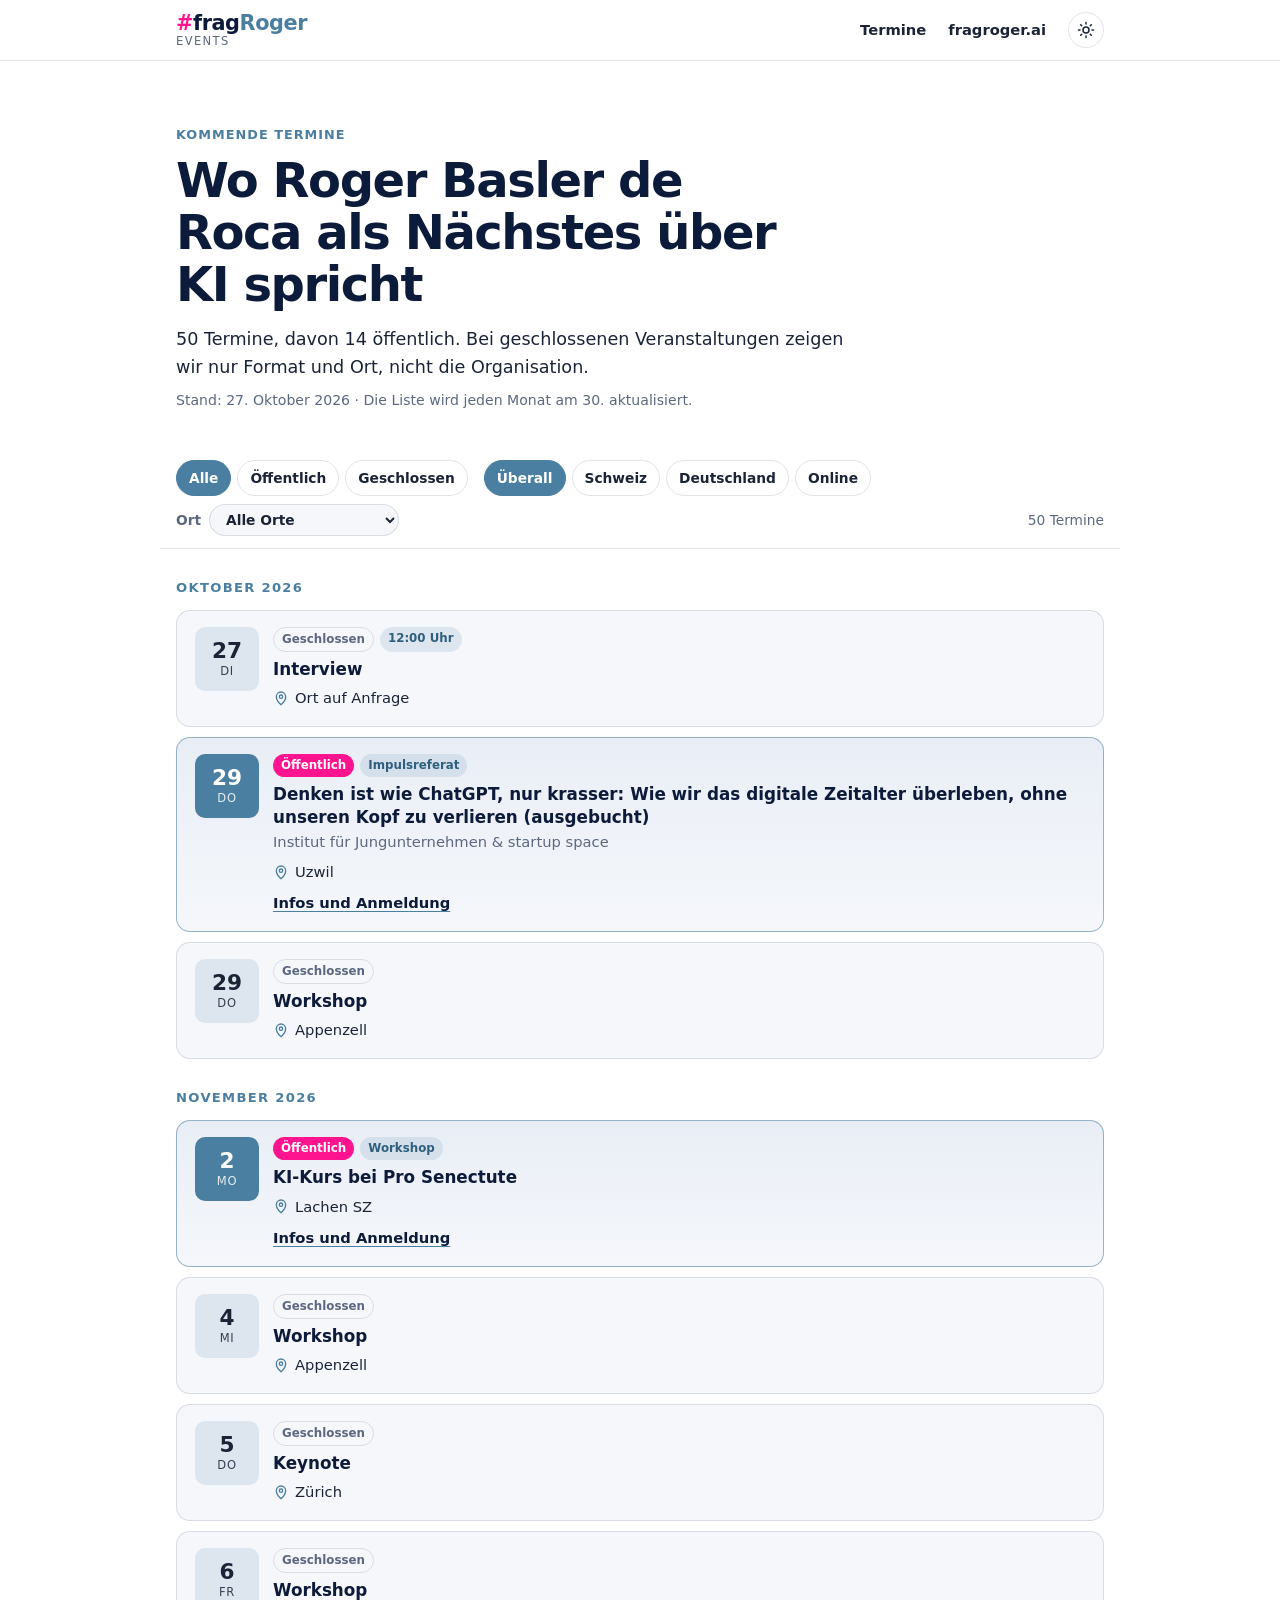
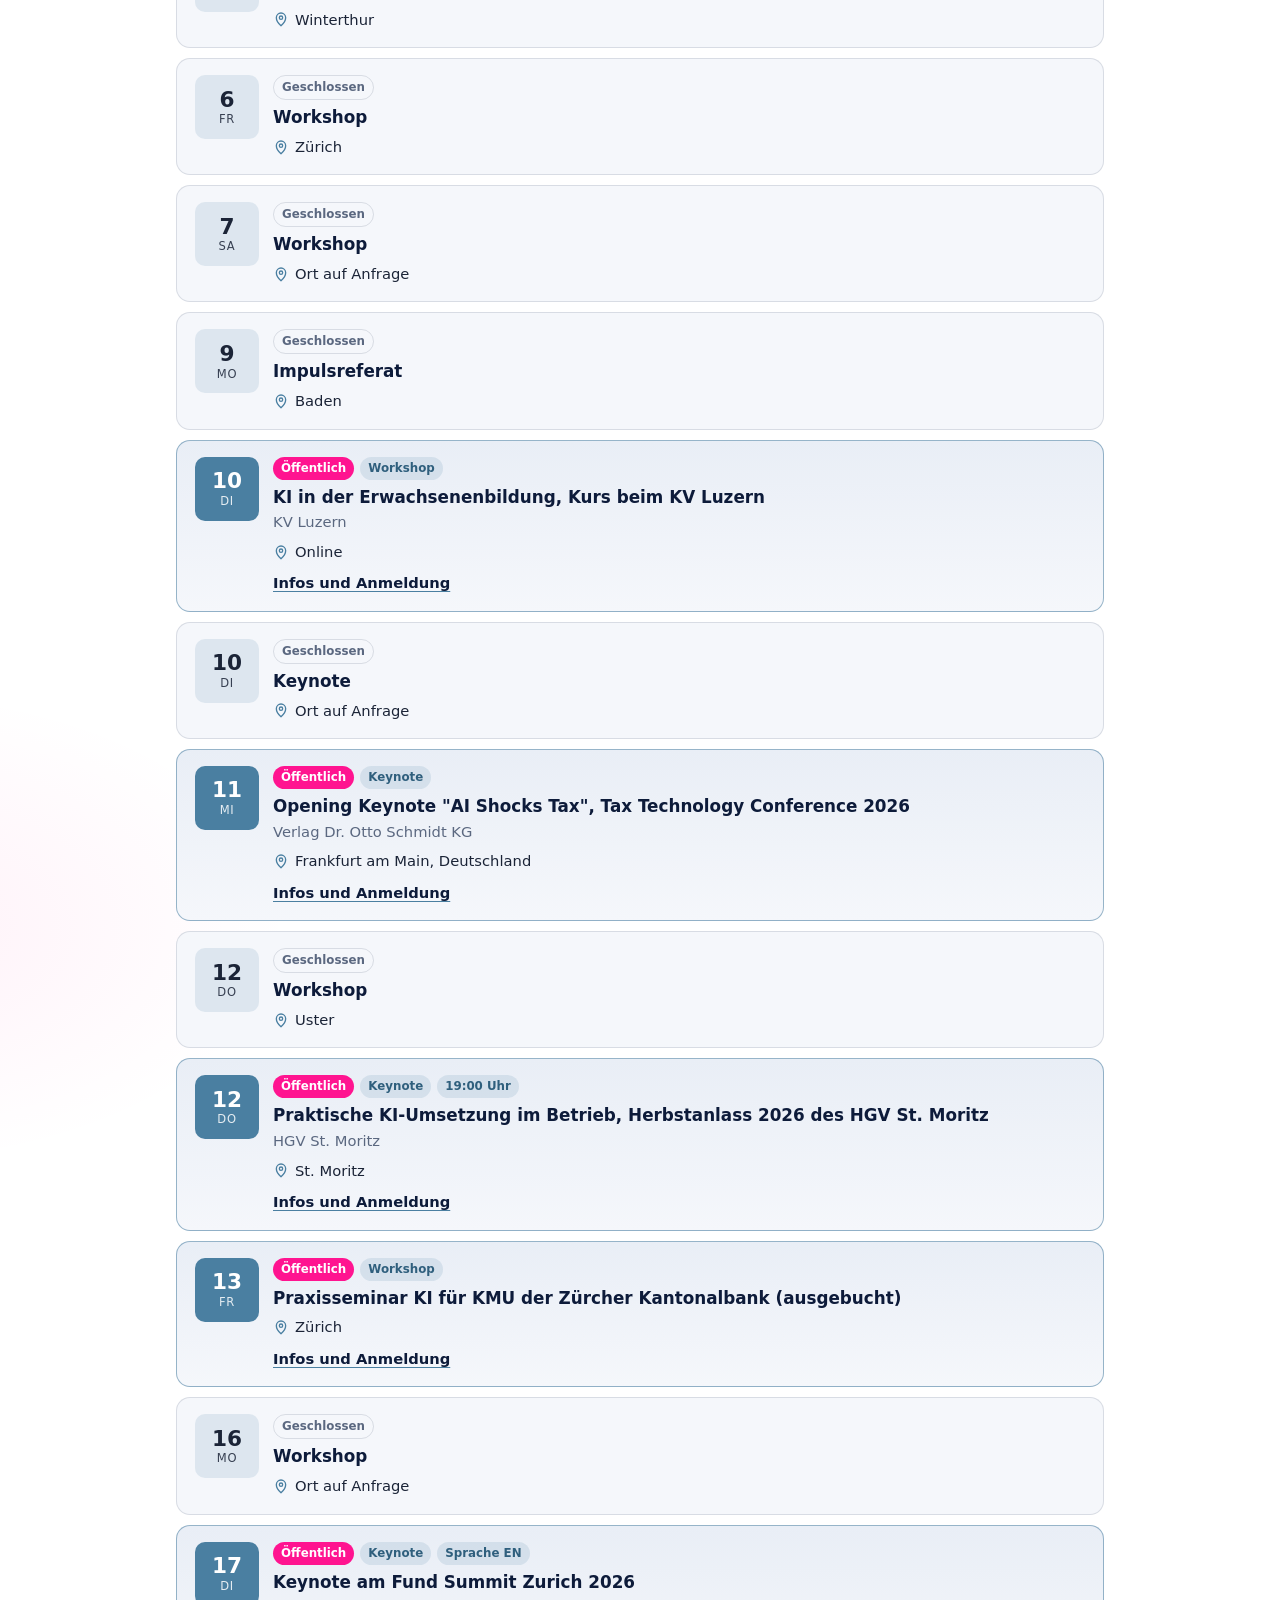
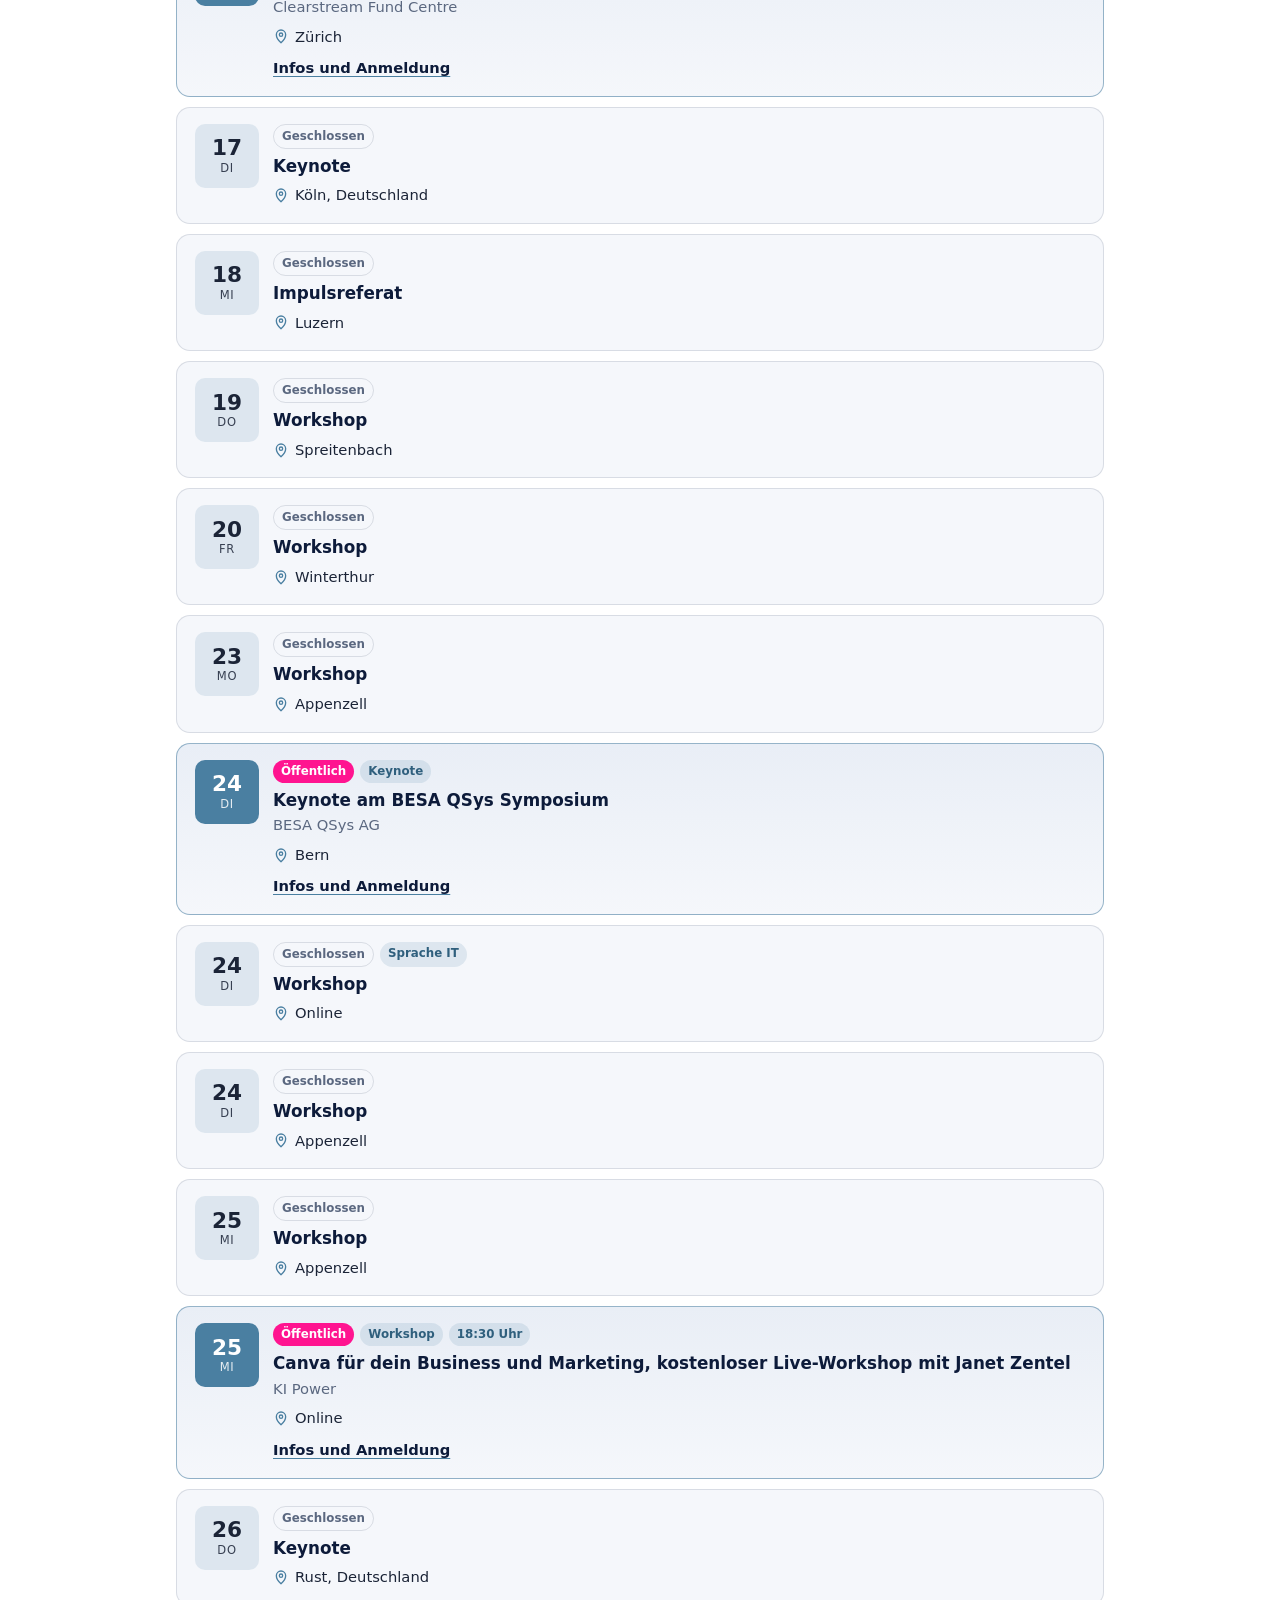
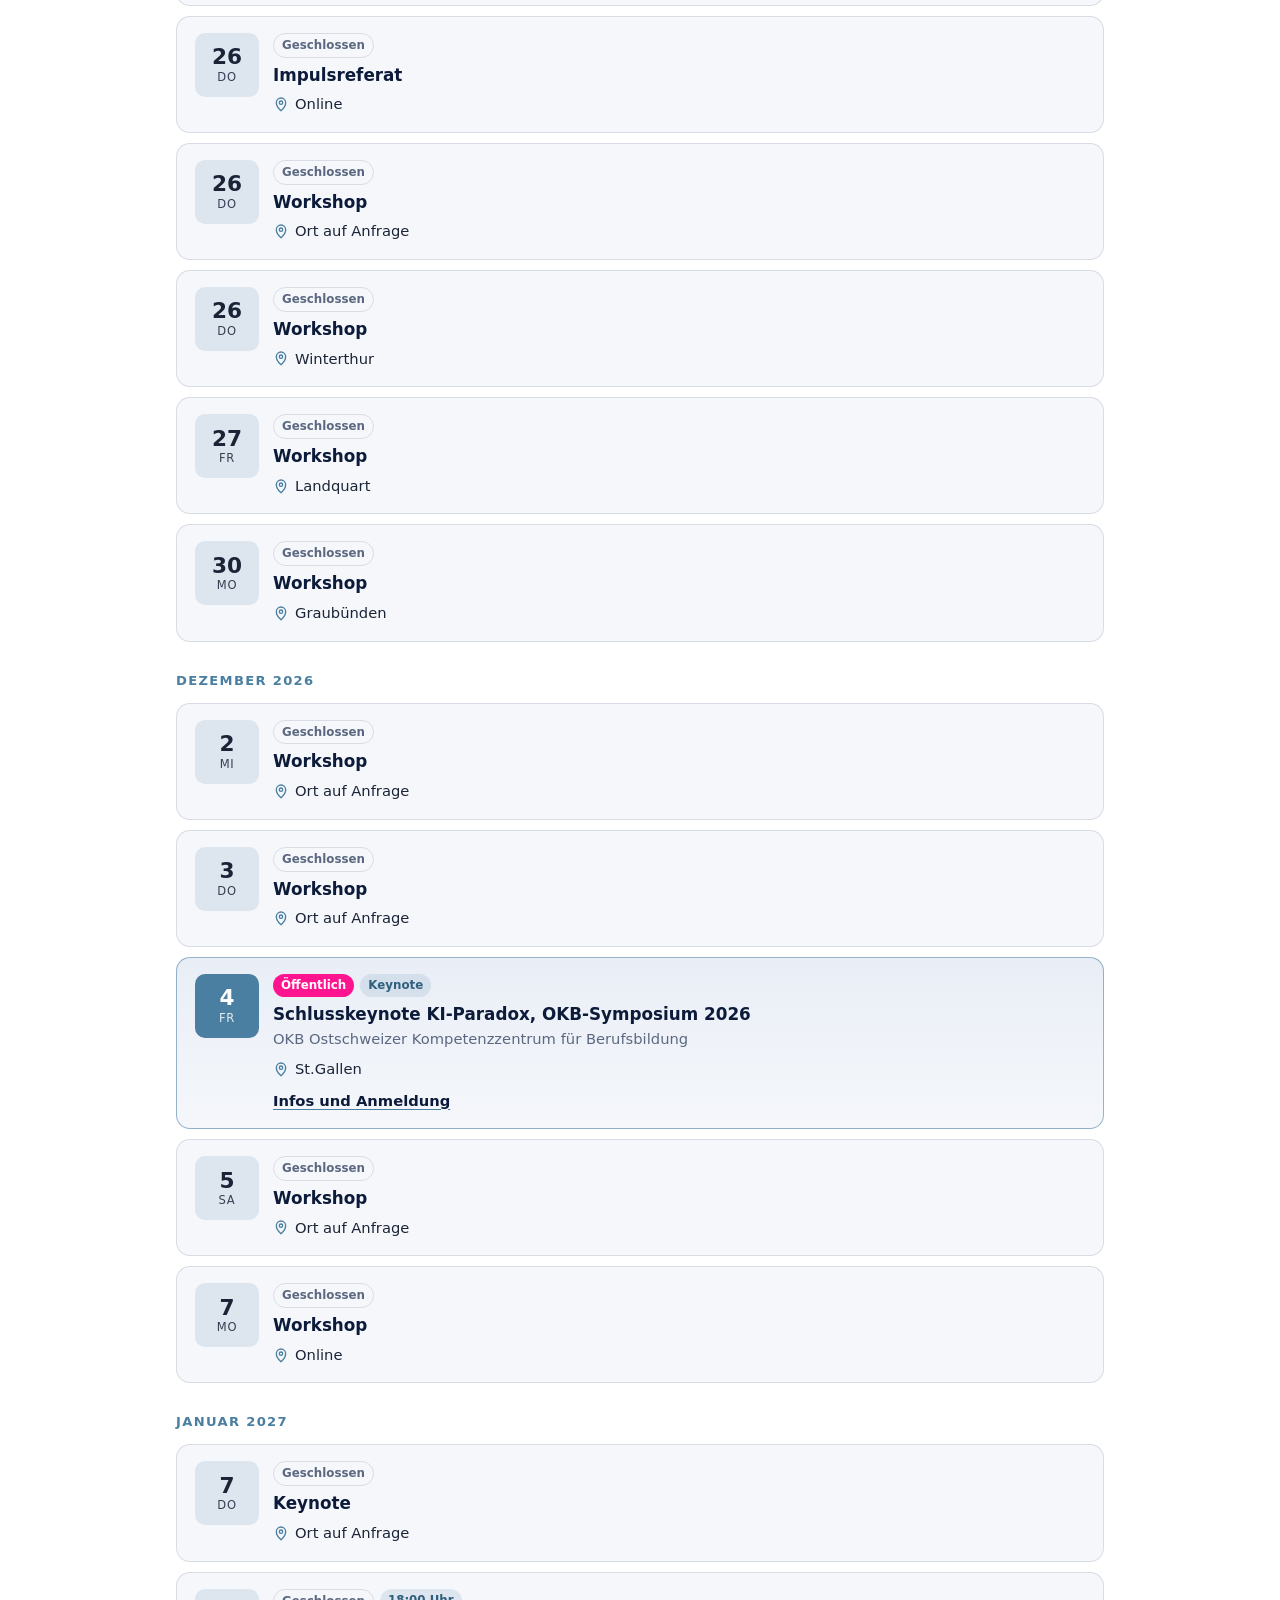
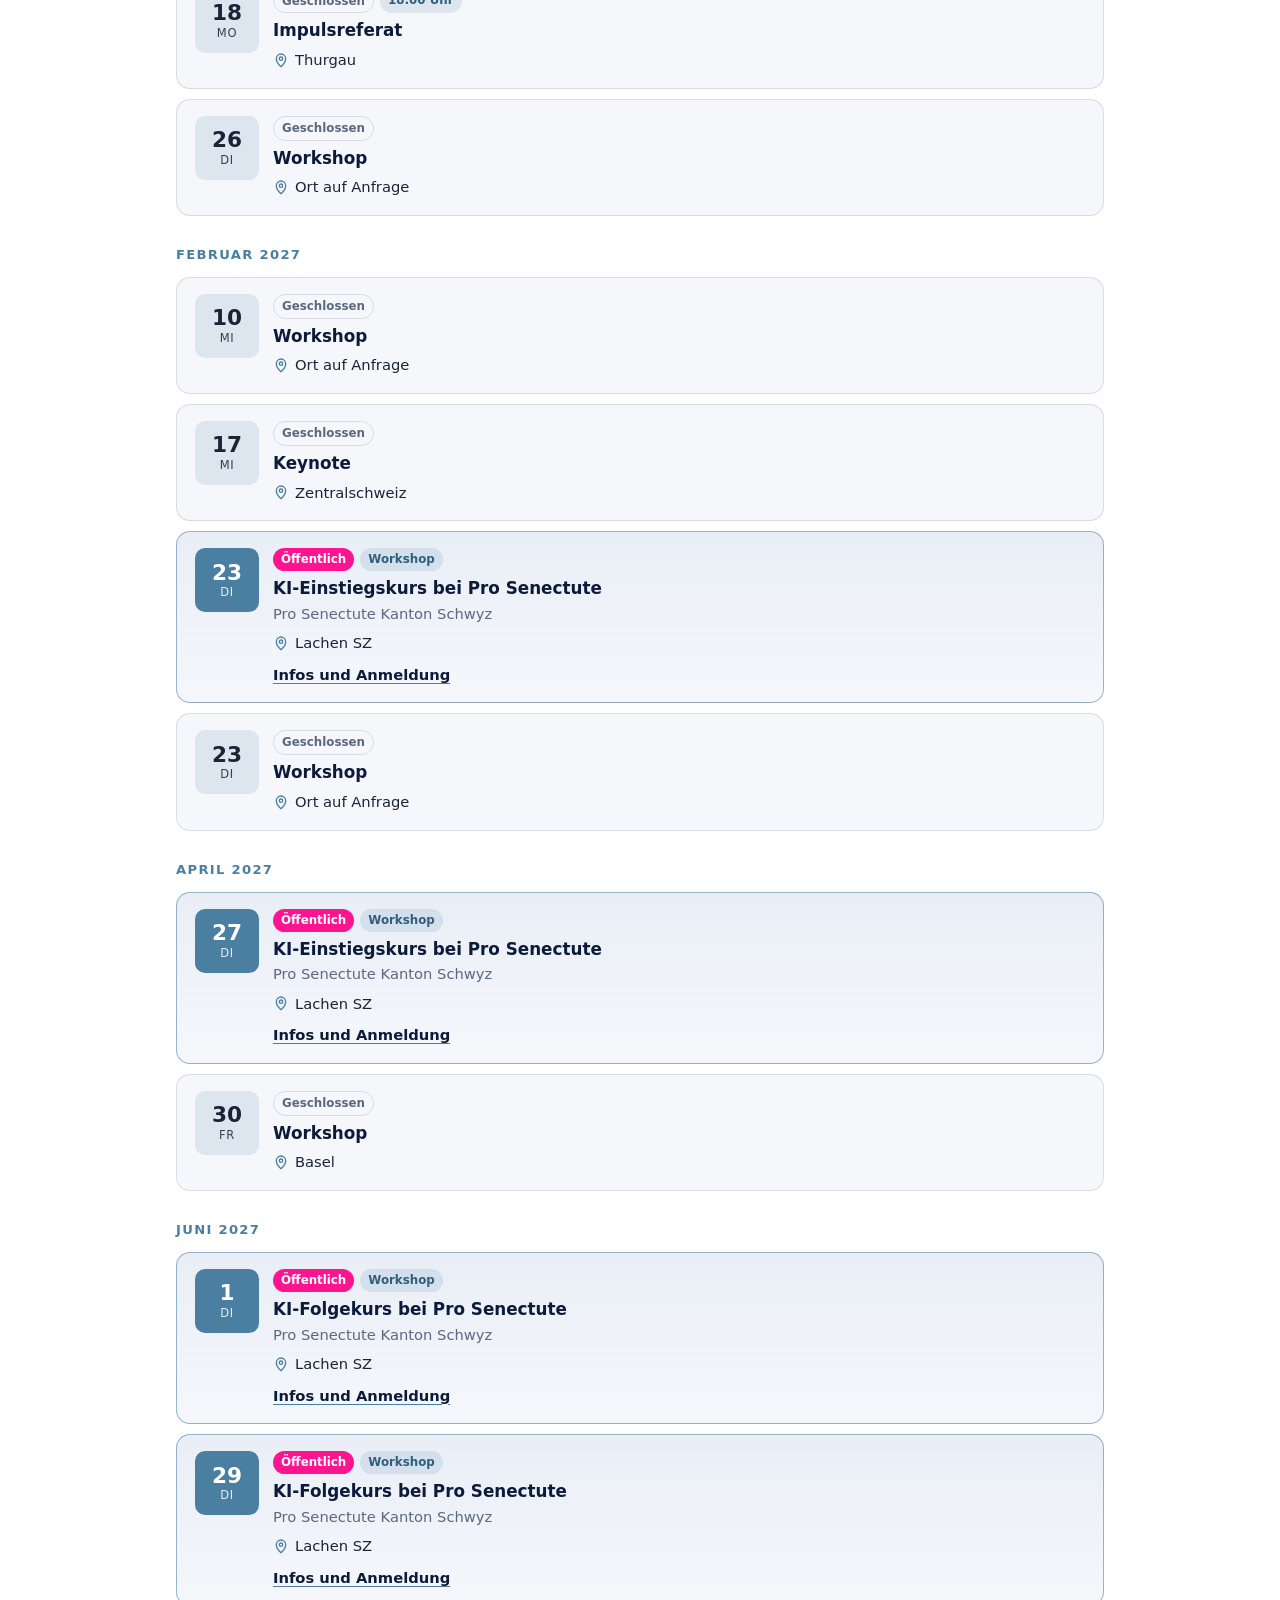
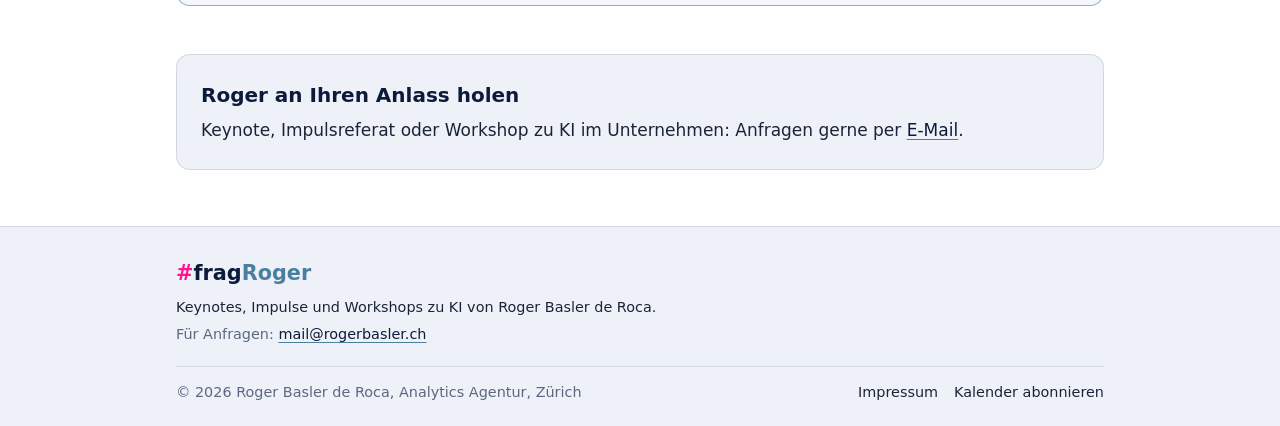
==== commit 1df5e984: "KI Power Canva-Workshop 25.11. Co-Authored-By: Claude Opus 5.5 <noreply@anthropic.com> Claude-Sessio" ====
--- a/index.html
+++ b/index.html
@@ -16,7 +16,7 @@
 <link rel="icon" href="assets/favicon.svg" type="image/svg+xml">
 <script>(function(){try{var t=localStorage.getItem('frev-theme');if(!t){t=window.matchMedia&&window.matchMedia('(prefers-color-scheme: light)').matches?'light':'dark';}document.documentElement.setAttribute('data-theme',t);}catch(e){}})();</script>
 <link rel="stylesheet" href="assets/style.css?v=20261027">
-<script type="application/ld+json">{"@context":"https://schema.org","@graph":[{"@type":"Event","name":"Denken ist wie ChatGPT, nur krasser: Wie wir das digitale Zeitalter überleben, ohne unseren Kopf zu verlieren (ausgebucht)","startDate":"2026-10-29","eventStatus":"https://schema.org/EventScheduled","eventAttendanceMode":"https://schema.org/OfflineEventAttendanceMode","location":{"@type":"Place","name":"Uzwil","address":{"@type":"PostalAddress","addressLocality":"Uzwil","addressCountry":"Schweiz"}},"performer":{"@type":"Person","name":"Roger Basler de Roca","url":"https://fragroger.ai"},"organizer":{"@type":"Organization","name":"Institut für Jungunternehmen & startup space"},"url":"https://www.ifj.ch/index.cfm?page=136020&event_id=13027"},{"@type":"Event","name":"KI-Kurs bei Pro Senectute","startDate":"2026-11-02","eventStatus":"https://schema.org/EventScheduled","eventAttendanceMode":"https://schema.org/OfflineEventAttendanceMode","location":{"@type":"Place","name":"Lachen SZ","address":{"@type":"PostalAddress","addressLocality":"Lachen SZ","addressCountry":"Schweiz"}},"performer":{"@type":"Person","name":"Roger Basler de Roca","url":"https://fragroger.ai"},"url":"https://sz.prosenectute.ch/de/freizeit/kurse.html"},{"@type":"Event","name":"KI in der Erwachsenenbildung, Kurs beim KV Luzern","startDate":"2026-11-10","eventStatus":"https://schema.org/EventScheduled","eventAttendanceMode":"https://schema.org/OnlineEventAttendanceMode","location":{"@type":"VirtualLocation","url":"https://www.kvlu.ch/berufsakademie/bildungsangebot/kuenstliche-intelligenz-in-der-aus-und-weiterbildung"},"performer":{"@type":"Person","name":"Roger Basler de Roca","url":"https://fragroger.ai"},"organizer":{"@type":"Organization","name":"KV Luzern"},"url":"https://www.kvlu.ch/berufsakademie/bildungsangebot/kuenstliche-intelligenz-in-der-aus-und-weiterbildung"},{"@type":"Event","name":"Opening Keynote \"AI Shocks Tax\", Tax Technology Conference 2026","startDate":"2026-11-11","eventStatus":"https://schema.org/EventScheduled","eventAttendanceMode":"https://schema.org/OfflineEventAttendanceMode","location":{"@type":"Place","name":"Frankfurt am Main","address":{"@type":"PostalAddress","addressLocality":"Frankfurt am Main","addressCountry":"Deutschland"}},"performer":{"@type":"Person","name":"Roger Basler de Roca","url":"https://fragroger.ai"},"organizer":{"@type":"Organization","name":"Verlag Dr. Otto Schmidt KG"},"url":"https://www.tax-technology-conference.de/"},{"@type":"Event","name":"Praktische KI-Umsetzung im Betrieb, Herbstanlass 2026 des HGV St. Moritz","startDate":"2026-11-12T18:00:00Z","eventStatus":"https://schema.org/EventScheduled","eventAttendanceMode":"https://schema.org/OfflineEventAttendanceMode","location":{"@type":"Place","name":"St. Moritz","address":{"@type":"PostalAddress","addressLocality":"St. Moritz","addressCountry":"Schweiz"}},"performer":{"@type":"Person","name":"Roger Basler de Roca","url":"https://fragroger.ai"},"organizer":{"@type":"Organization","name":"HGV St. Moritz"},"url":"https://www.hgv-stmoritz.ch/aktuell"},{"@type":"Event","name":"Praxisseminar KI für KMU der Zürcher Kantonalbank (ausgebucht)","startDate":"2026-11-13","eventStatus":"https://schema.org/EventScheduled","eventAttendanceMode":"https://schema.org/OfflineEventAttendanceMode","location":{"@type":"Place","name":"Zürich","address":{"@type":"PostalAddress","addressLocality":"Zürich","addressCountry":"Schweiz"}},"performer":{"@type":"Person","name":"Roger Basler de Roca","url":"https://fragroger.ai"},"url":"https://www.zkb.ch/de/unternehmen/kmu-wissen/angebote/praxisseminar-ki-fuer-kmu.html"},{"@type":"Event","name":"Keynote am Fund Summit Zurich 2026","startDate":"2026-11-17","eventStatus":"https://schema.org/EventScheduled","eventAttendanceMode":"https://schema.org/OfflineEventAttendanceMode","location":{"@type":"Place","name":"Zürich","address":{"@type":"PostalAddress","addressLocality":"Zürich","addressCountry":"Schweiz"}},"performer":{"@type":"Person","name":"Roger Basler de Roca","url":"https://fragroger.ai"},"organizer":{"@type":"Organization","name":"Clearstream Fund Centre"},"url":"https://fundsummit-zurich-2026.deutsche-boerse-events.com/"},{"@type":"Event","name":"Keynote am BESA QSys Symposium","startDate":"2026-11-24","eventStatus":"https://schema.org/EventScheduled","eventAttendanceMode":"https://schema.org/OfflineEventAttendanceMode","location":{"@type":"Place","name":"Bern","address":{"@type":"PostalAddress","addressLocality":"Bern","addressCountry":"Schweiz"}},"performer":{"@type":"Person","name":"Roger Basler de Roca","url":"https://fragroger.ai"},"organizer":{"@type":"Organization","name":"BESA QSys AG"},"url":"https://besaqsys.ch/de/node/579"},{"@type":"Event","name":"Schlusskeynote KI-Paradox, OKB-Symposium 2026","startDate":"2026-12-04","eventStatus":"https://schema.org/EventScheduled","eventAttendanceMode":"https://schema.org/OfflineEventAttendanceMode","location":{"@type":"Place","name":"St.Gallen","address":{"@type":"PostalAddress","addressLocality":"St.Gallen","addressCountry":"Schweiz"}},"performer":{"@type":"Person","name":"Roger Basler de Roca","url":"https://fragroger.ai"},"organizer":{"@type":"Organization","name":"OKB Ostschweizer Kompetenzzentrum für Berufsbildung"},"url":"https://www.berufsbildung-ost.ch/"},{"@type":"Event","name":"KI-Einstiegskurs bei Pro Senectute","startDate":"2027-02-23","eventStatus":"https://schema.org/EventScheduled","eventAttendanceMode":"https://schema.org/OfflineEventAttendanceMode","location":{"@type":"Place","name":"Lachen SZ","address":{"@type":"PostalAddress","addressLocality":"Lachen SZ","addressCountry":"Schweiz"}},"performer":{"@type":"Person","name":"Roger Basler de Roca","url":"https://fragroger.ai"},"organizer":{"@type":"Organization","name":"Pro Senectute Kanton Schwyz"},"url":"https://sz.prosenectute.ch/de/freizeit/kurse.html"},{"@type":"Event","name":"KI-Einstiegskurs bei Pro Senectute","startDate":"2027-04-27","eventStatus":"https://schema.org/EventScheduled","eventAttendanceMode":"https://schema.org/OfflineEventAttendanceMode","location":{"@type":"Place","name":"Lachen SZ","address":{"@type":"PostalAddress","addressLocality":"Lachen SZ","addressCountry":"Schweiz"}},"performer":{"@type":"Person","name":"Roger Basler de Roca","url":"https://fragroger.ai"},"organizer":{"@type":"Organization","name":"Pro Senectute Kanton Schwyz"},"url":"https://sz.prosenectute.ch/de/freizeit/kurse.html"},{"@type":"Event","name":"KI-Folgekurs bei Pro Senectute","startDate":"2027-06-01","eventStatus":"https://schema.org/EventScheduled","eventAttendanceMode":"https://schema.org/OfflineEventAttendanceMode","location":{"@type":"Place","name":"Lachen SZ","address":{"@type":"PostalAddress","addressLocality":"Lachen SZ","addressCountry":"Schweiz"}},"performer":{"@type":"Person","name":"Roger Basler de Roca","url":"https://fragroger.ai"},"organizer":{"@type":"Organization","name":"Pro Senectute Kanton Schwyz"},"url":"https://sz.prosenectute.ch/de/freizeit/kurse.html"},{"@type":"Event","name":"KI-Folgekurs bei Pro Senectute","startDate":"2027-06-29","eventStatus":"https://schema.org/EventScheduled","eventAttendanceMode":"https://schema.org/OfflineEventAttendanceMode","location":{"@type":"Place","name":"Lachen SZ","address":{"@type":"PostalAddress","addressLocality":"Lachen SZ","addressCountry":"Schweiz"}},"performer":{"@type":"Person","name":"Roger Basler de Roca","url":"https://fragroger.ai"},"organizer":{"@type":"Organization","name":"Pro Senectute Kanton Schwyz"},"url":"https://sz.prosenectute.ch/de/freizeit/kurse.html"}]}</script>
+<script type="application/ld+json">{"@context":"https://schema.org","@graph":[{"@type":"Event","name":"Denken ist wie ChatGPT, nur krasser: Wie wir das digitale Zeitalter überleben, ohne unseren Kopf zu verlieren (ausgebucht)","startDate":"2026-10-29","eventStatus":"https://schema.org/EventScheduled","eventAttendanceMode":"https://schema.org/OfflineEventAttendanceMode","location":{"@type":"Place","name":"Uzwil","address":{"@type":"PostalAddress","addressLocality":"Uzwil","addressCountry":"Schweiz"}},"performer":{"@type":"Person","name":"Roger Basler de Roca","url":"https://fragroger.ai"},"organizer":{"@type":"Organization","name":"Institut für Jungunternehmen & startup space"},"url":"https://www.ifj.ch/index.cfm?page=136020&event_id=13027"},{"@type":"Event","name":"KI-Kurs bei Pro Senectute","startDate":"2026-11-02","eventStatus":"https://schema.org/EventScheduled","eventAttendanceMode":"https://schema.org/OfflineEventAttendanceMode","location":{"@type":"Place","name":"Lachen SZ","address":{"@type":"PostalAddress","addressLocality":"Lachen SZ","addressCountry":"Schweiz"}},"performer":{"@type":"Person","name":"Roger Basler de Roca","url":"https://fragroger.ai"},"url":"https://sz.prosenectute.ch/de/freizeit/kurse.html"},{"@type":"Event","name":"KI in der Erwachsenenbildung, Kurs beim KV Luzern","startDate":"2026-11-10","eventStatus":"https://schema.org/EventScheduled","eventAttendanceMode":"https://schema.org/OnlineEventAttendanceMode","location":{"@type":"VirtualLocation","url":"https://www.kvlu.ch/berufsakademie/bildungsangebot/kuenstliche-intelligenz-in-der-aus-und-weiterbildung"},"performer":{"@type":"Person","name":"Roger Basler de Roca","url":"https://fragroger.ai"},"organizer":{"@type":"Organization","name":"KV Luzern"},"url":"https://www.kvlu.ch/berufsakademie/bildungsangebot/kuenstliche-intelligenz-in-der-aus-und-weiterbildung"},{"@type":"Event","name":"Opening Keynote \"AI Shocks Tax\", Tax Technology Conference 2026","startDate":"2026-11-11","eventStatus":"https://schema.org/EventScheduled","eventAttendanceMode":"https://schema.org/OfflineEventAttendanceMode","location":{"@type":"Place","name":"Frankfurt am Main","address":{"@type":"PostalAddress","addressLocality":"Frankfurt am Main","addressCountry":"Deutschland"}},"performer":{"@type":"Person","name":"Roger Basler de Roca","url":"https://fragroger.ai"},"organizer":{"@type":"Organization","name":"Verlag Dr. Otto Schmidt KG"},"url":"https://www.tax-technology-conference.de/"},{"@type":"Event","name":"Praktische KI-Umsetzung im Betrieb, Herbstanlass 2026 des HGV St. Moritz","startDate":"2026-11-12T18:00:00Z","eventStatus":"https://schema.org/EventScheduled","eventAttendanceMode":"https://schema.org/OfflineEventAttendanceMode","location":{"@type":"Place","name":"St. Moritz","address":{"@type":"PostalAddress","addressLocality":"St. Moritz","addressCountry":"Schweiz"}},"performer":{"@type":"Person","name":"Roger Basler de Roca","url":"https://fragroger.ai"},"organizer":{"@type":"Organization","name":"HGV St. Moritz"},"url":"https://www.hgv-stmoritz.ch/aktuell"},{"@type":"Event","name":"Praxisseminar KI für KMU der Zürcher Kantonalbank (ausgebucht)","startDate":"2026-11-13","eventStatus":"https://schema.org/EventScheduled","eventAttendanceMode":"https://schema.org/OfflineEventAttendanceMode","location":{"@type":"Place","name":"Zürich","address":{"@type":"PostalAddress","addressLocality":"Zürich","addressCountry":"Schweiz"}},"performer":{"@type":"Person","name":"Roger Basler de Roca","url":"https://fragroger.ai"},"url":"https://www.zkb.ch/de/unternehmen/kmu-wissen/angebote/praxisseminar-ki-fuer-kmu.html"},{"@type":"Event","name":"Keynote am Fund Summit Zurich 2026","startDate":"2026-11-17","eventStatus":"https://schema.org/EventScheduled","eventAttendanceMode":"https://schema.org/OfflineEventAttendanceMode","location":{"@type":"Place","name":"Zürich","address":{"@type":"PostalAddress","addressLocality":"Zürich","addressCountry":"Schweiz"}},"performer":{"@type":"Person","name":"Roger Basler de Roca","url":"https://fragroger.ai"},"organizer":{"@type":"Organization","name":"Clearstream Fund Centre"},"url":"https://fundsummit-zurich-2026.deutsche-boerse-events.com/"},{"@type":"Event","name":"Keynote am BESA QSys Symposium","startDate":"2026-11-24","eventStatus":"https://schema.org/EventScheduled","eventAttendanceMode":"https://schema.org/OfflineEventAttendanceMode","location":{"@type":"Place","name":"Bern","address":{"@type":"PostalAddress","addressLocality":"Bern","addressCountry":"Schweiz"}},"performer":{"@type":"Person","name":"Roger Basler de Roca","url":"https://fragroger.ai"},"organizer":{"@type":"Organization","name":"BESA QSys AG"},"url":"https://besaqsys.ch/de/node/579"},{"@type":"Event","name":"Canva für dein Business und Marketing, kostenloser Live-Workshop mit Janet Zentel","startDate":"2026-11-25T17:30:00Z","eventStatus":"https://schema.org/EventScheduled","eventAttendanceMode":"https://schema.org/OnlineEventAttendanceMode","location":{"@type":"VirtualLocation","url":"https://ki-power.me/canva-workshop"},"performer":{"@type":"Person","name":"Roger Basler de Roca","url":"https://fragroger.ai"},"organizer":{"@type":"Organization","name":"KI Power"},"url":"https://ki-power.me/canva-workshop"},{"@type":"Event","name":"Schlusskeynote KI-Paradox, OKB-Symposium 2026","startDate":"2026-12-04","eventStatus":"https://schema.org/EventScheduled","eventAttendanceMode":"https://schema.org/OfflineEventAttendanceMode","location":{"@type":"Place","name":"St.Gallen","address":{"@type":"PostalAddress","addressLocality":"St.Gallen","addressCountry":"Schweiz"}},"performer":{"@type":"Person","name":"Roger Basler de Roca","url":"https://fragroger.ai"},"organizer":{"@type":"Organization","name":"OKB Ostschweizer Kompetenzzentrum für Berufsbildung"},"url":"https://www.berufsbildung-ost.ch/"},{"@type":"Event","name":"KI-Einstiegskurs bei Pro Senectute","startDate":"2027-02-23","eventStatus":"https://schema.org/EventScheduled","eventAttendanceMode":"https://schema.org/OfflineEventAttendanceMode","location":{"@type":"Place","name":"Lachen SZ","address":{"@type":"PostalAddress","addressLocality":"Lachen SZ","addressCountry":"Schweiz"}},"performer":{"@type":"Person","name":"Roger Basler de Roca","url":"https://fragroger.ai"},"organizer":{"@type":"Organization","name":"Pro Senectute Kanton Schwyz"},"url":"https://sz.prosenectute.ch/de/freizeit/kurse.html"},{"@type":"Event","name":"KI-Einstiegskurs bei Pro Senectute","startDate":"2027-04-27","eventStatus":"https://schema.org/EventScheduled","eventAttendanceMode":"https://schema.org/OfflineEventAttendanceMode","location":{"@type":"Place","name":"Lachen SZ","address":{"@type":"PostalAddress","addressLocality":"Lachen SZ","addressCountry":"Schweiz"}},"performer":{"@type":"Person","name":"Roger Basler de Roca","url":"https://fragroger.ai"},"organizer":{"@type":"Organization","name":"Pro Senectute Kanton Schwyz"},"url":"https://sz.prosenectute.ch/de/freizeit/kurse.html"},{"@type":"Event","name":"KI-Folgekurs bei Pro Senectute","startDate":"2027-06-01","eventStatus":"https://schema.org/EventScheduled","eventAttendanceMode":"https://schema.org/OfflineEventAttendanceMode","location":{"@type":"Place","name":"Lachen SZ","address":{"@type":"PostalAddress","addressLocality":"Lachen SZ","addressCountry":"Schweiz"}},"performer":{"@type":"Person","name":"Roger Basler de Roca","url":"https://fragroger.ai"},"organizer":{"@type":"Organization","name":"Pro Senectute Kanton Schwyz"},"url":"https://sz.prosenectute.ch/de/freizeit/kurse.html"},{"@type":"Event","name":"KI-Folgekurs bei Pro Senectute","startDate":"2027-06-29","eventStatus":"https://schema.org/EventScheduled","eventAttendanceMode":"https://schema.org/OfflineEventAttendanceMode","location":{"@type":"Place","name":"Lachen SZ","address":{"@type":"PostalAddress","addressLocality":"Lachen SZ","addressCountry":"Schweiz"}},"performer":{"@type":"Person","name":"Roger Basler de Roca","url":"https://fragroger.ai"},"organizer":{"@type":"Organization","name":"Pro Senectute Kanton Schwyz"},"url":"https://sz.prosenectute.ch/de/freizeit/kurse.html"}]}</script>
 </head>
 <body>
 <a class="skip" href="#main">Direkt zum Inhalt</a>
@@ -41,7 +41,7 @@
 <section class="hero">
   <p class="kicker">Kommende Termine</p>
   <h1 class="hero-title">Wo Roger Basler de Roca als Nächstes über KI spricht</h1>
-  <p class="lead">49 Termine, davon 13 öffentlich. Bei geschlossenen Veranstaltungen zeigen wir nur Format und Ort, nicht die Organisation.</p>
+  <p class="lead">50 Termine, davon 14 öffentlich. Bei geschlossenen Veranstaltungen zeigen wir nur Format und Ort, nicht die Organisation.</p>
   <p class="stamp">Stand: 27. Oktober 2026 · Die Liste wird jeden Monat am 30. aktualisiert.</p>
 </section>
 
@@ -340,6 +340,16 @@
     
     <p class="ev-where"><svg viewBox="0 0 24 24" aria-hidden="true"><path d="M12 22s7-6.1 7-12a7 7 0 1 0-14 0c0 5.9 7 12 7 12z"/><circle cx="12" cy="10" r="2.5"/></svg><span class="sr-only">25. November 2026, </span>Appenzell</p>
     
+  </div>
+</li>
+<li class="ev is-public" data-land="Online" data-stadt="Online" data-art="oeffentlich">
+  <div class="ev-date" aria-hidden="true"><span class="ev-day">25</span><span class="ev-wd">Mi</span></div>
+  <div class="ev-body">
+    <p class="ev-tags"><span class="tag tag-public">Öffentlich</span><span class="tag">Workshop</span><span class="tag">18:30 Uhr</span></p>
+    <h3 class="ev-title">Canva für dein Business und Marketing, kostenloser Live-Workshop mit Janet Zentel</h3>
+    <p class="ev-sub">KI Power</p>
+    <p class="ev-where"><svg viewBox="0 0 24 24" aria-hidden="true"><path d="M12 22s7-6.1 7-12a7 7 0 1 0-14 0c0 5.9 7 12 7 12z"/><circle cx="12" cy="10" r="2.5"/></svg><span class="sr-only">25. November 2026, </span>Online</p>
+    <p class="ev-cta"><a href="https://ki-power.me/canva-workshop" rel="noopener">Infos und Anmeldung</a></p>
   </div>
 </li>
 <li class="ev" data-land="Deutschland" data-stadt="Rust" data-art="geschlossen">
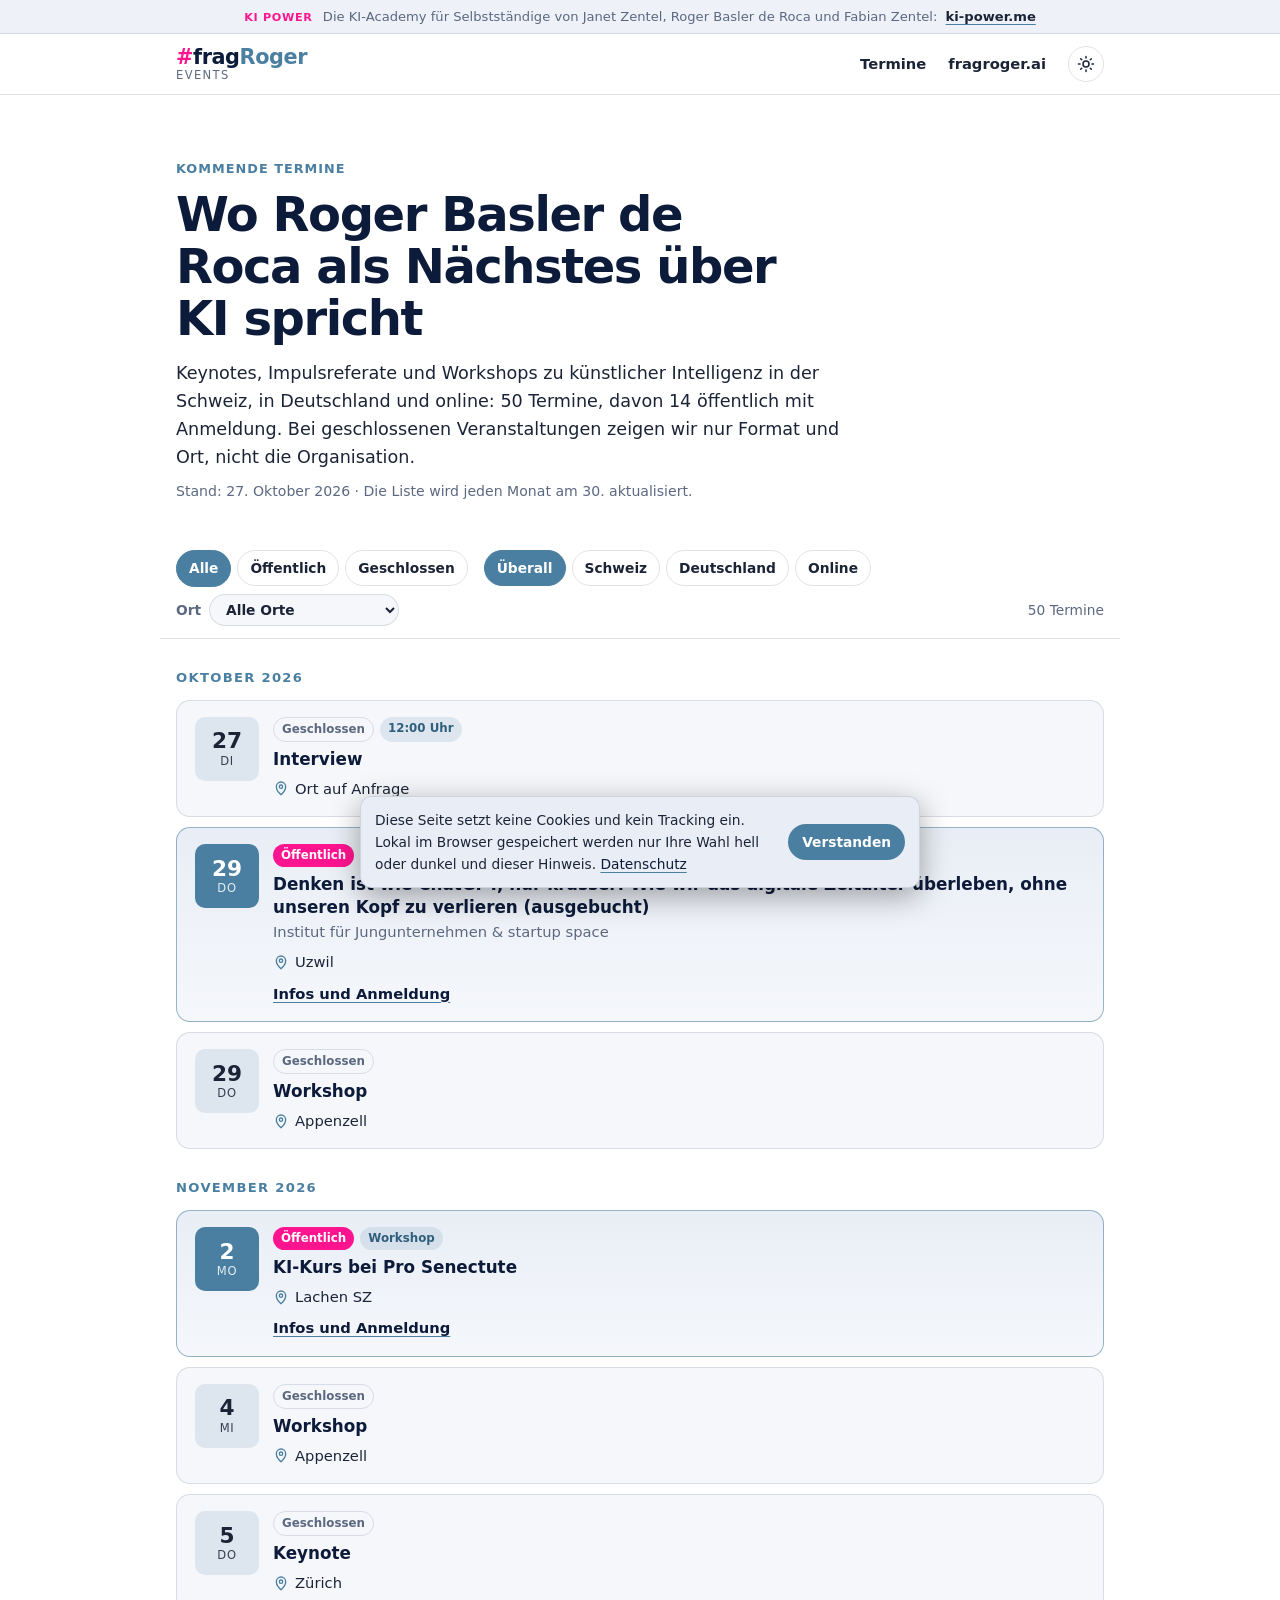
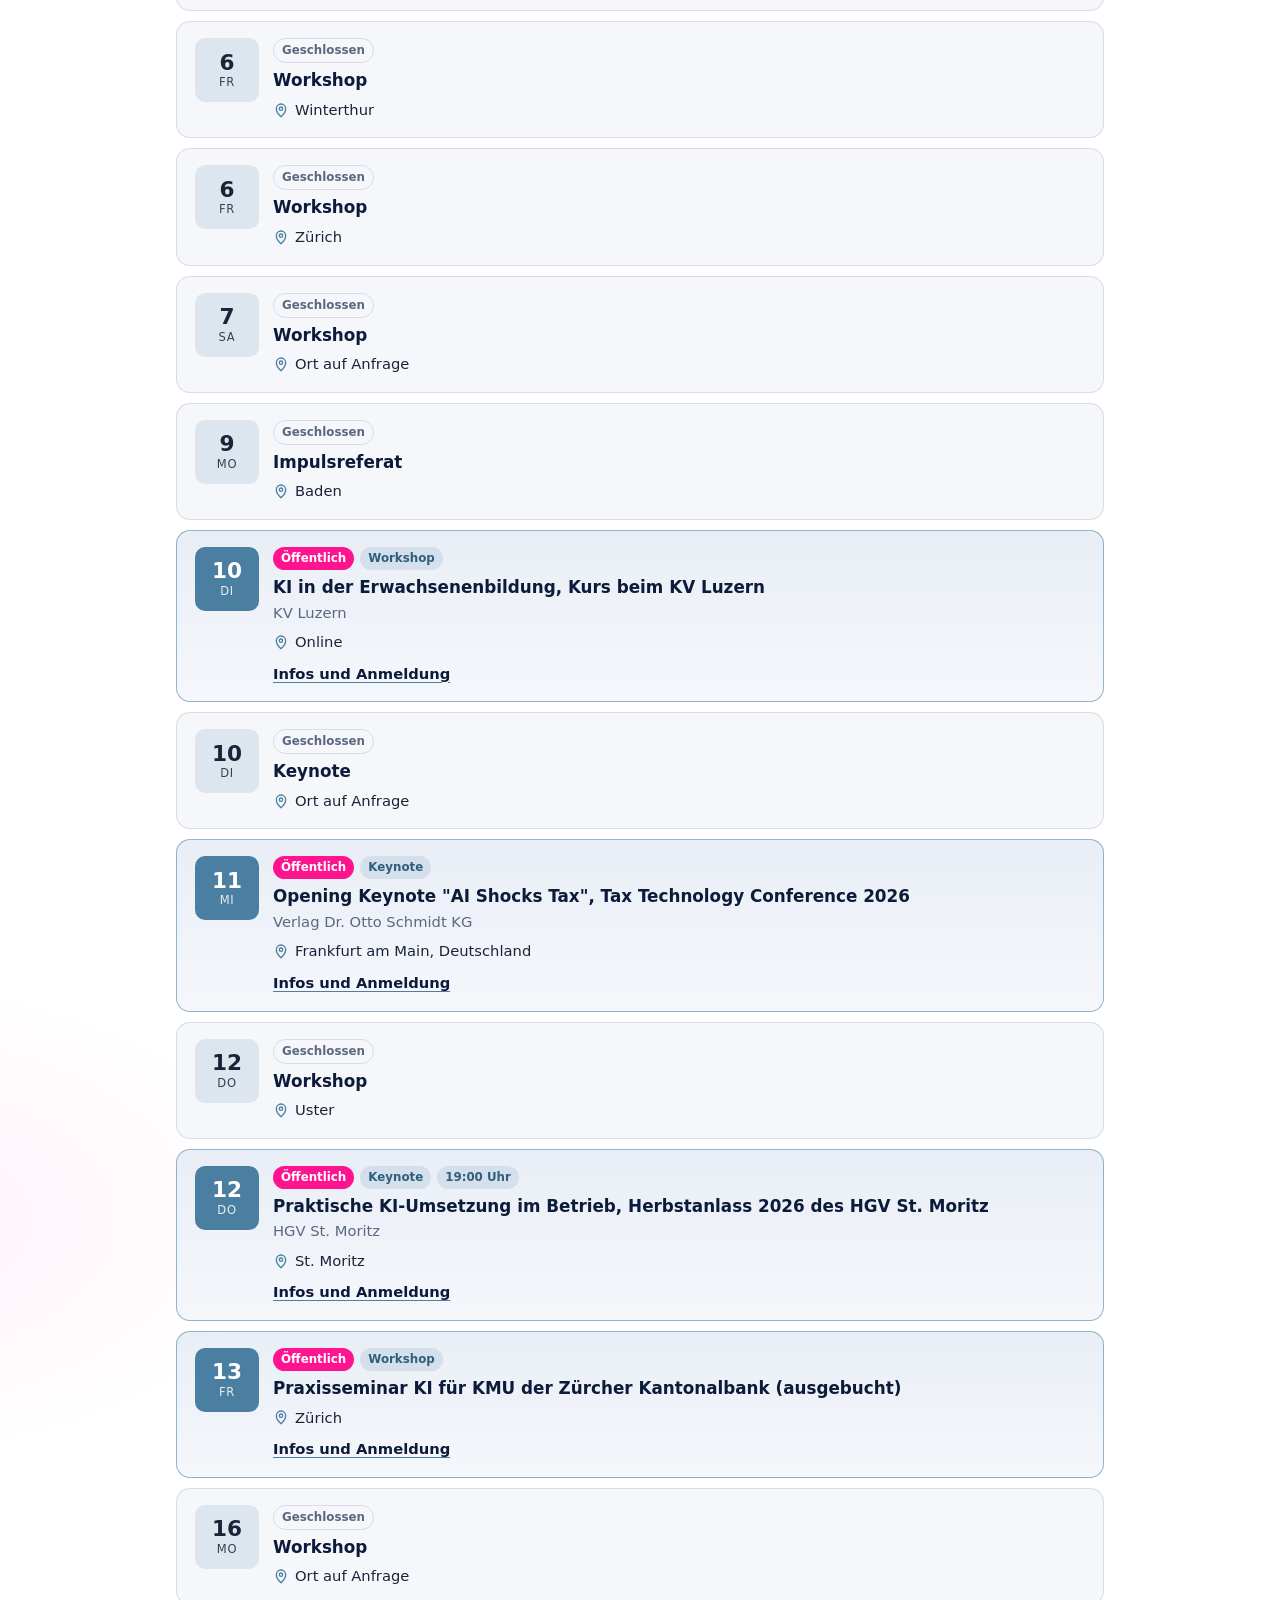
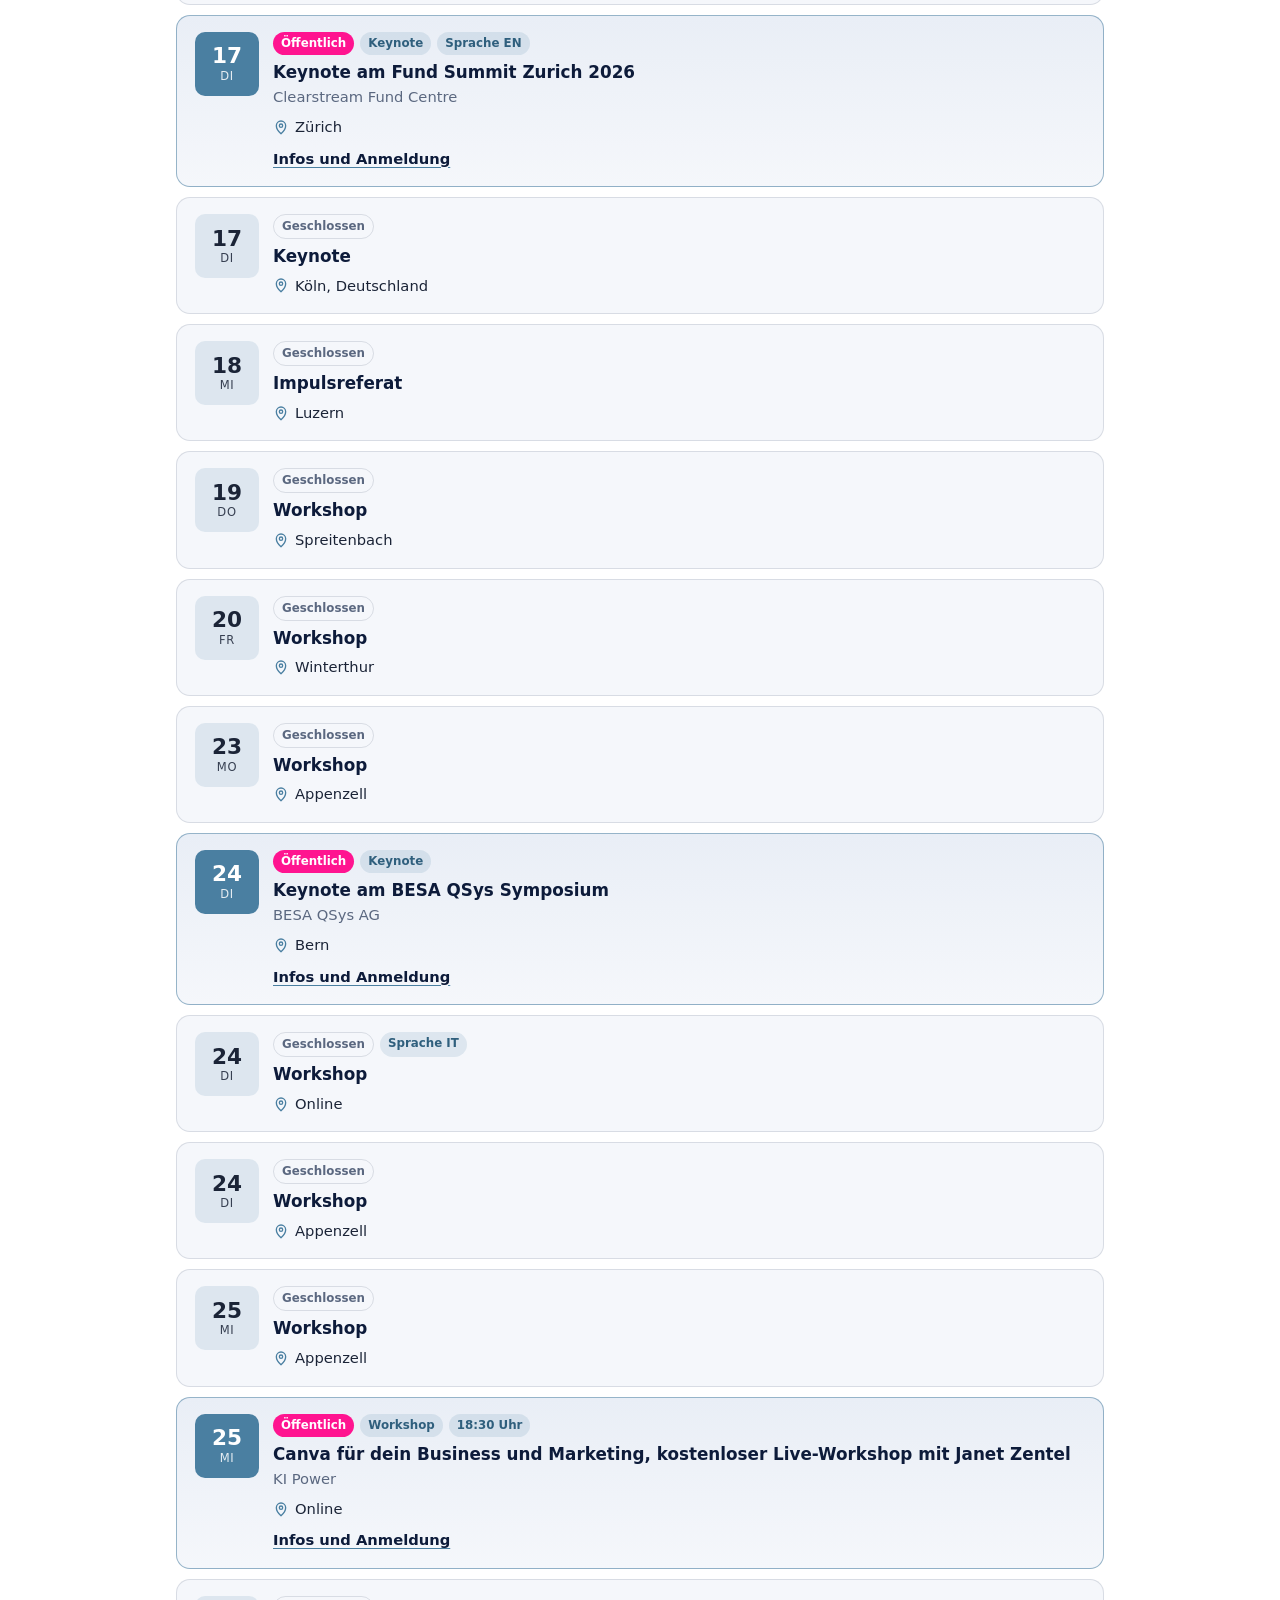
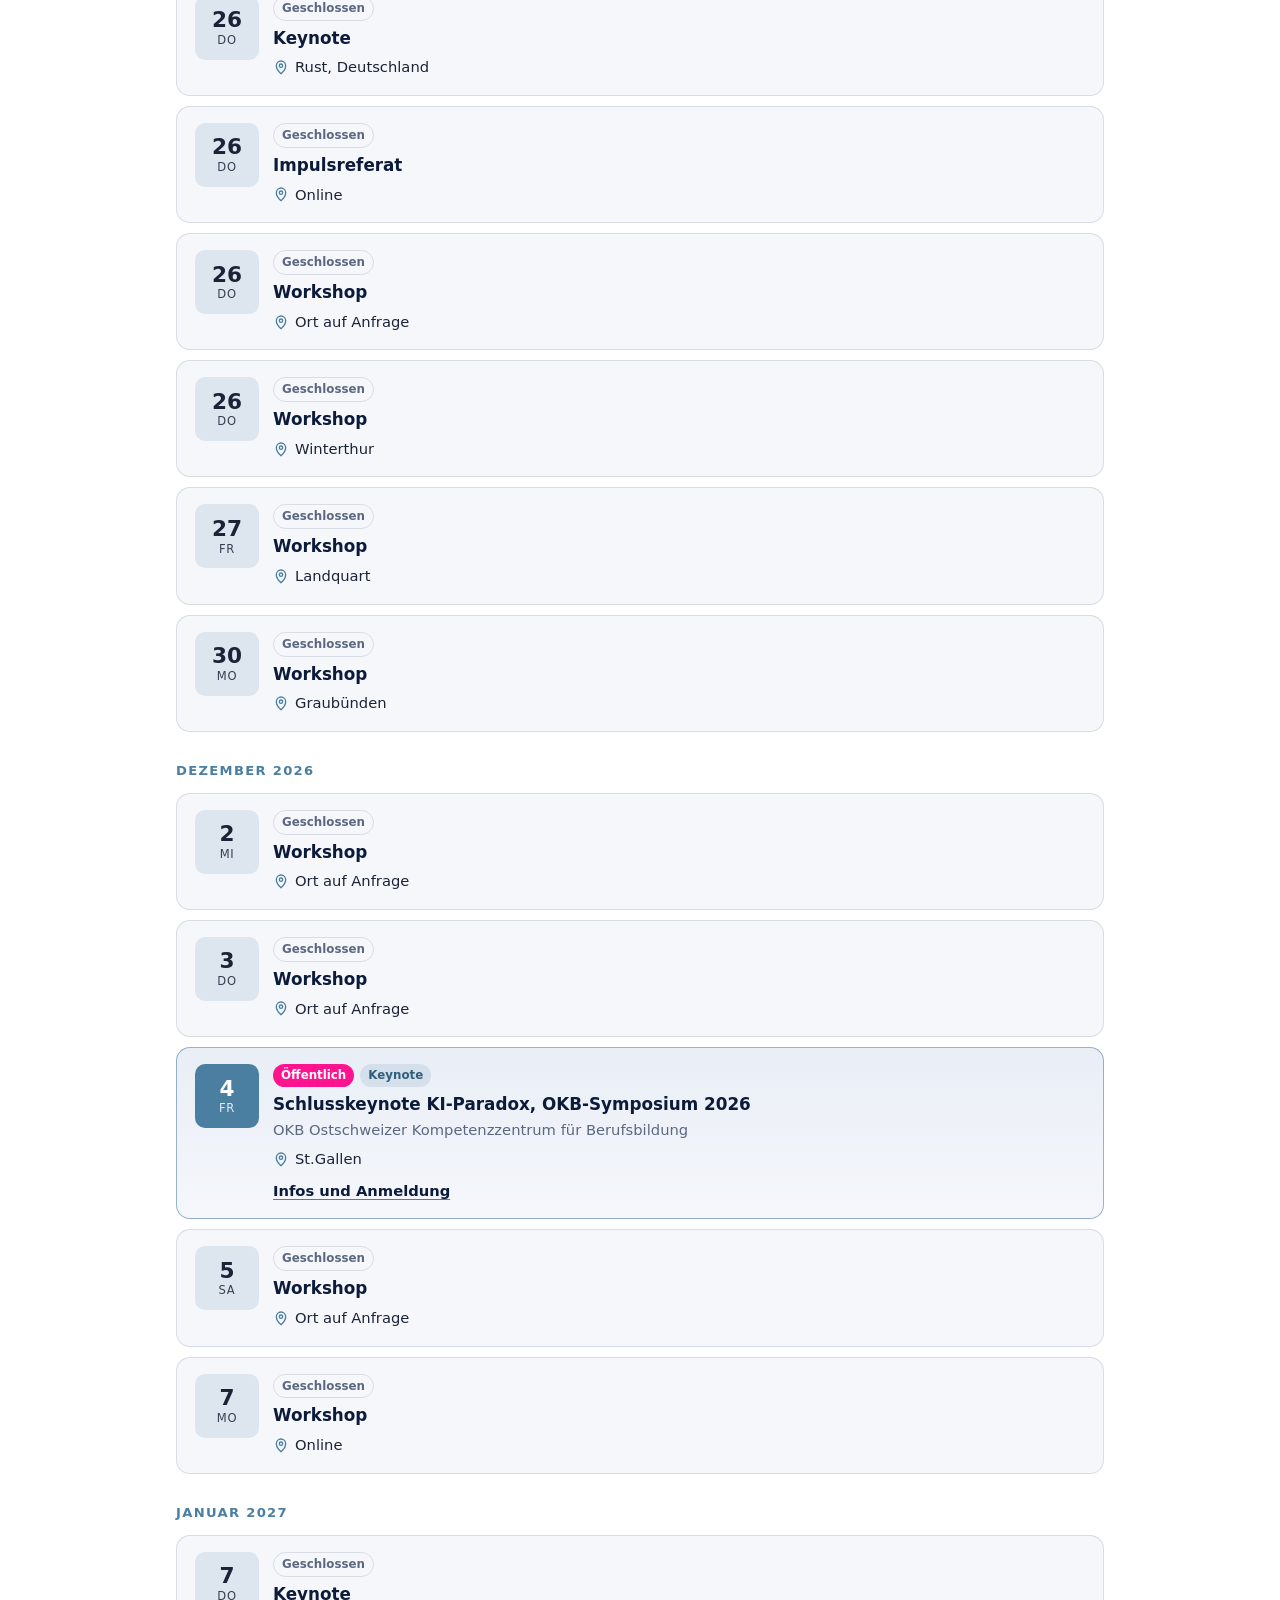
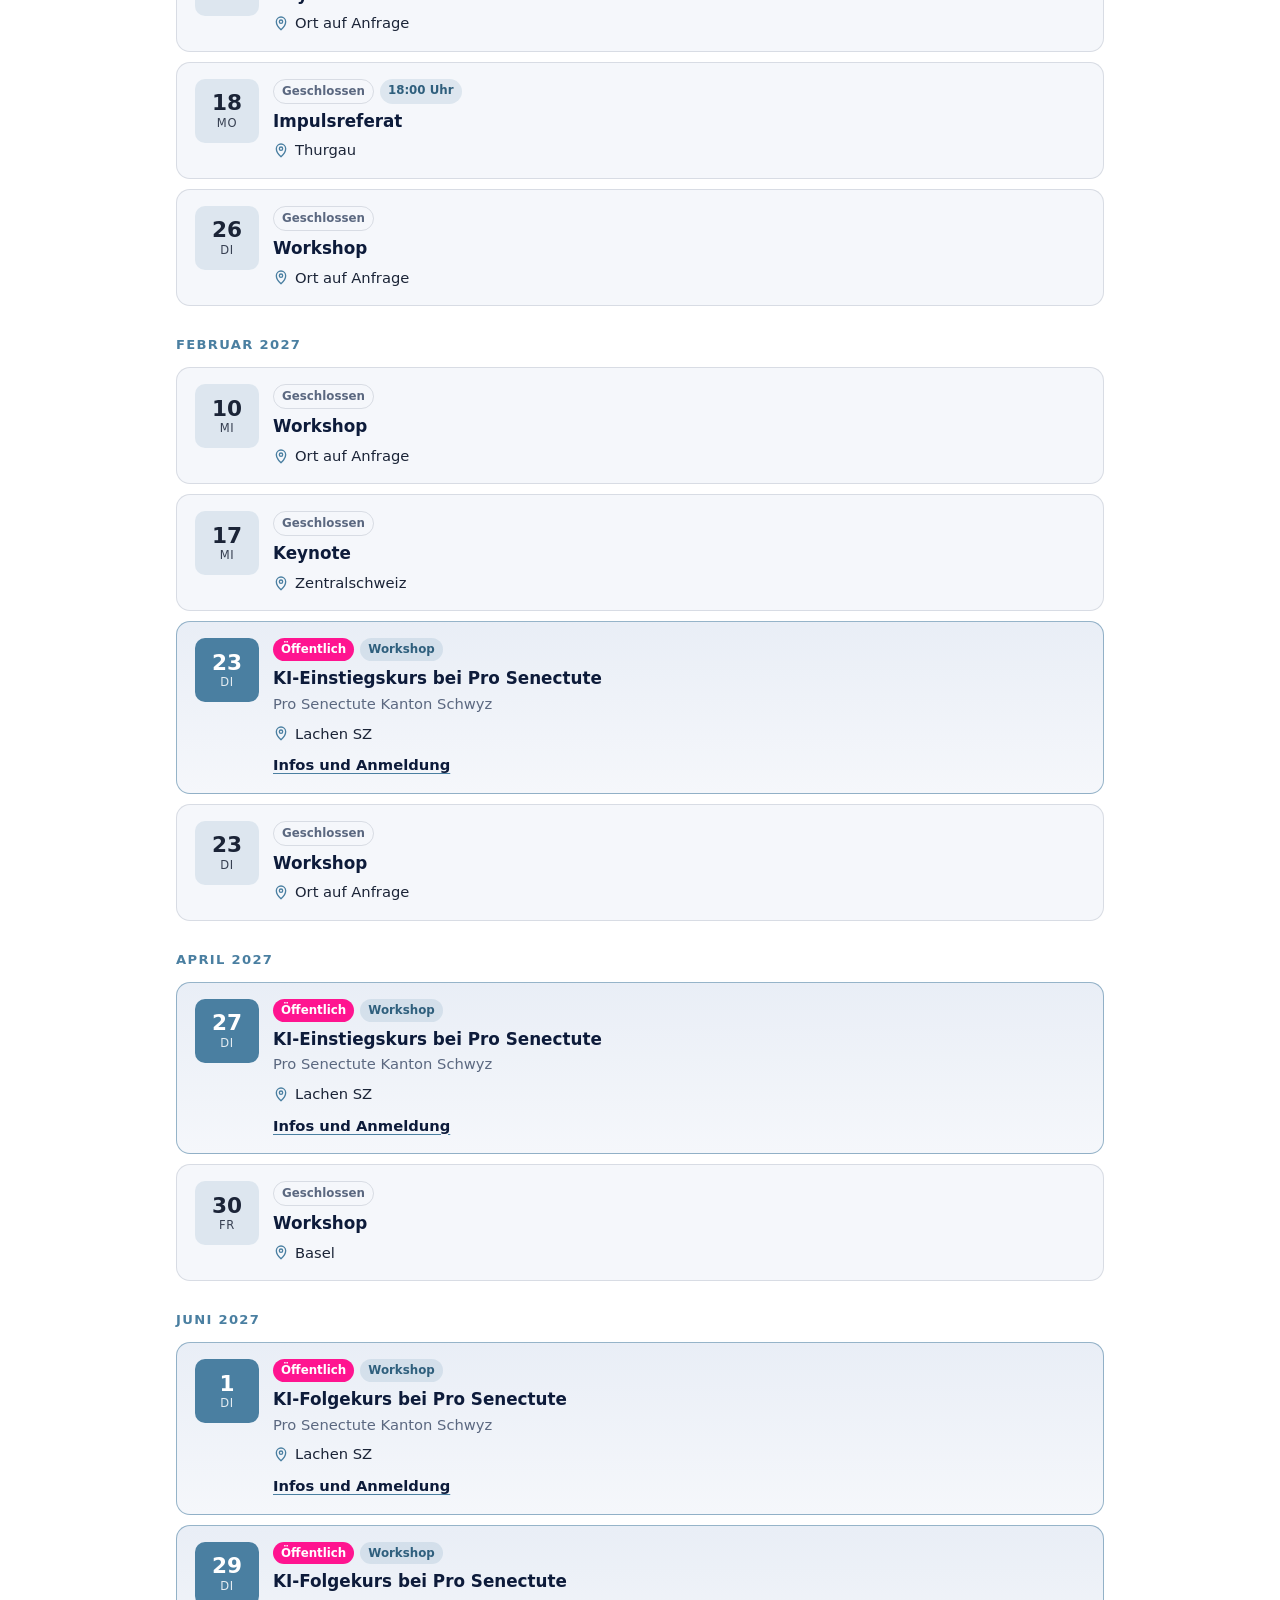
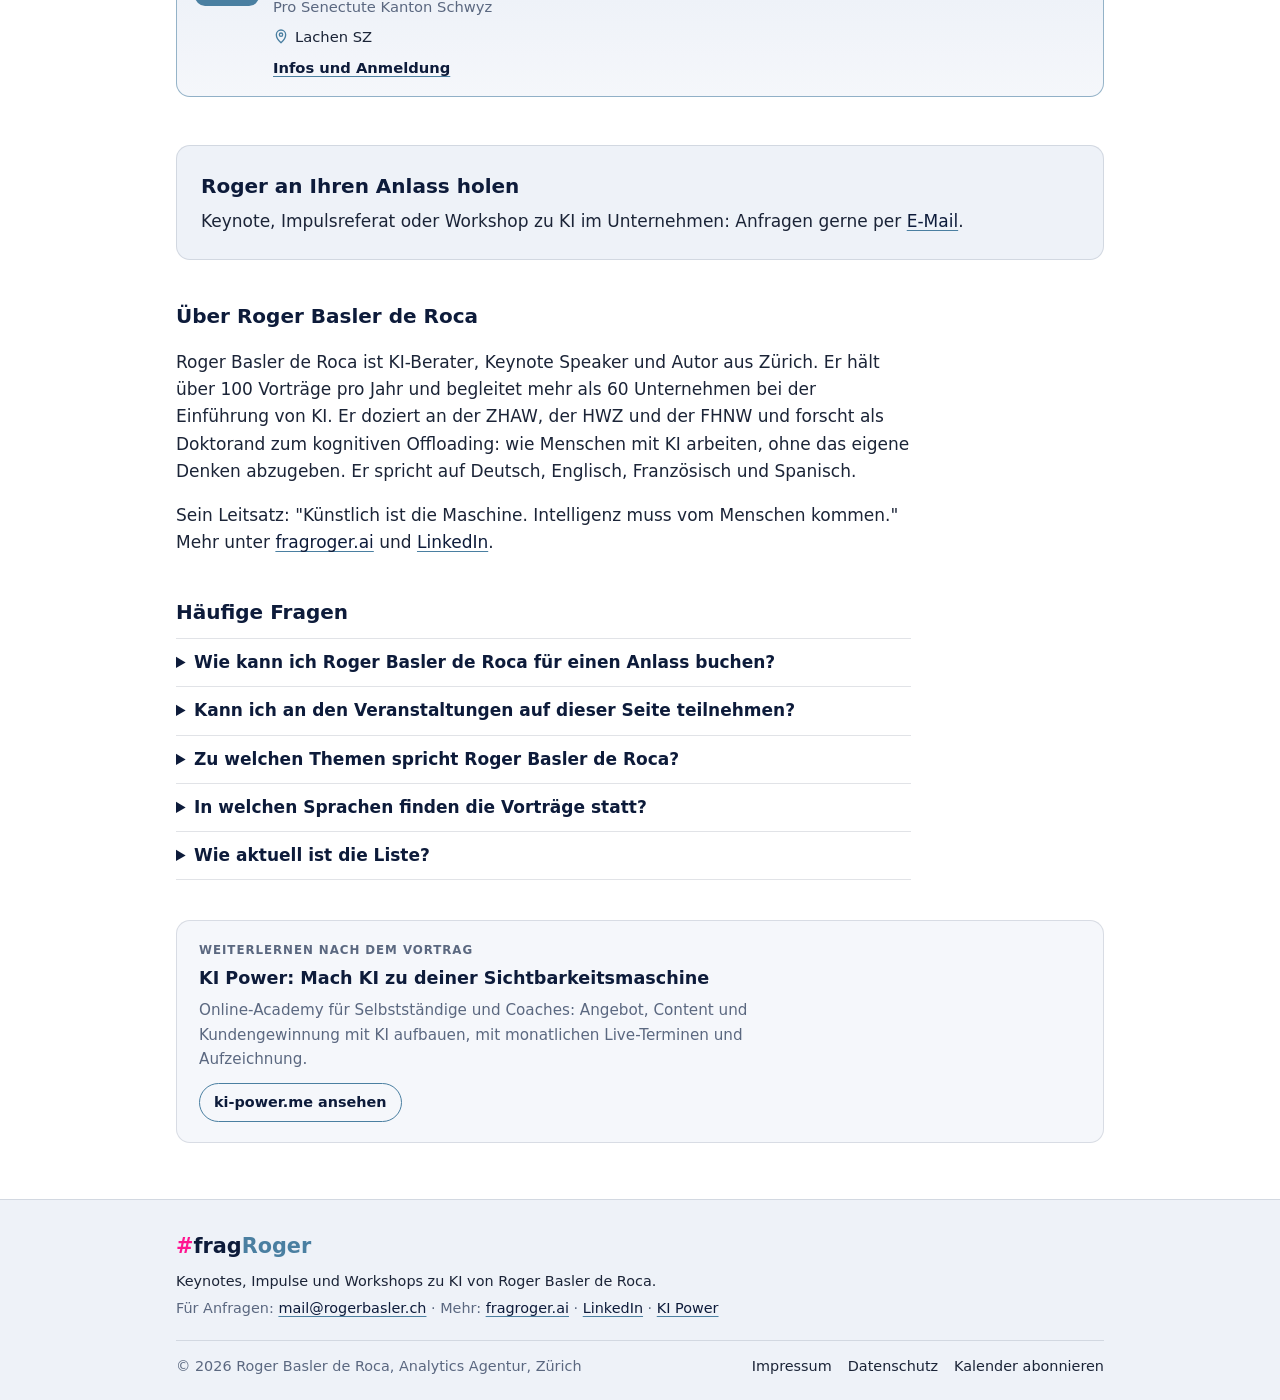
==== commit 85ce78ef: "KI-Power-Hinweise, Cookie-Hinweis, Favicons, Datenschutz, SEO/GEO (JSON-LD, Sitemap, llms.txt, OG-Bi" ====
--- a/index.html
+++ b/index.html
@@ -3,23 +3,44 @@
 <head>
 <meta charset="utf-8">
 <meta name="viewport" content="width=device-width, initial-scale=1">
-<title>Events · Roger Basler de Roca · #fragRoger</title>
-<meta name="description" content="Kommende Keynotes, Impulsreferate und Workshops von Roger Basler de Roca zu KI, filterbar nach Ort und nach öffentlich oder geschlossen.">
+<title>Events und Keynotes 2026/27: Roger Basler de Roca zu KI | #fragRoger</title>
+<meta name="description" content="Alle kommenden Keynotes, Impulsreferate und Workshops von Roger Basler de Roca zu KI, mit 14 öffentlichen Terminen und Anmeldung. Filter nach Ort, Region und Art.">
+<meta name="author" content="Roger Basler de Roca">
+<meta name="robots" content="index, follow, max-image-preview:large">
 <link rel="canonical" href="https://events.fragroger.ai/">
+<link rel="alternate" hreflang="de-CH" href="https://events.fragroger.ai/">
+<link rel="alternate" hreflang="x-default" href="https://events.fragroger.ai/">
 <meta property="og:type" content="website">
 <meta property="og:site_name" content="#fragRoger Events">
-<meta property="og:title" content="Events · Roger Basler de Roca · #fragRoger">
-<meta property="og:description" content="Kommende Keynotes, Impulsreferate und Workshops von Roger Basler de Roca zu KI, filterbar nach Ort und nach öffentlich oder geschlossen.">
+<meta property="og:title" content="Events und Keynotes 2026/27: Roger Basler de Roca zu KI | #fragRoger">
+<meta property="og:description" content="Alle kommenden Keynotes, Impulsreferate und Workshops von Roger Basler de Roca zu KI, mit 14 öffentlichen Terminen und Anmeldung. Filter nach Ort, Region und Art.">
 <meta property="og:url" content="https://events.fragroger.ai/">
 <meta property="og:locale" content="de_CH">
-<meta name="theme-color" content="#000000">
+<meta property="og:image" content="https://events.fragroger.ai/assets/og-image.png">
+<meta property="og:image:width" content="1200">
+<meta property="og:image:height" content="630">
+<meta property="og:image:alt" content="#fragRoger Events: Termine von Roger Basler de Roca">
+<meta name="twitter:card" content="summary_large_image">
+<meta name="twitter:title" content="Events und Keynotes 2026/27: Roger Basler de Roca zu KI | #fragRoger">
+<meta name="twitter:description" content="Alle kommenden Keynotes, Impulsreferate und Workshops von Roger Basler de Roca zu KI, mit 14 öffentlichen Terminen und Anmeldung. Filter nach Ort, Region und Art.">
+<meta name="twitter:image" content="https://events.fragroger.ai/assets/og-image.png">
+<meta name="theme-color" content="#000000" media="(prefers-color-scheme: dark)">
+<meta name="theme-color" content="#ffffff" media="(prefers-color-scheme: light)">
+<link rel="icon" href="favicon.ico" sizes="32x32">
 <link rel="icon" href="assets/favicon.svg" type="image/svg+xml">
+<link rel="apple-touch-icon" href="assets/apple-touch-icon.png">
+<link rel="manifest" href="site.webmanifest">
+<link rel="alternate" type="application/json" title="Termine als JSON" href="https://events.fragroger.ai/data/events.json">
+<link rel="alternate" type="text/calendar" title="Öffentliche Termine (iCal)" href="https://events.fragroger.ai/kalender.ics">
 <script>(function(){try{var t=localStorage.getItem('frev-theme');if(!t){t=window.matchMedia&&window.matchMedia('(prefers-color-scheme: light)').matches?'light':'dark';}document.documentElement.setAttribute('data-theme',t);}catch(e){}})();</script>
 <link rel="stylesheet" href="assets/style.css?v=20261027">
-<script type="application/ld+json">{"@context":"https://schema.org","@graph":[{"@type":"Event","name":"Denken ist wie ChatGPT, nur krasser: Wie wir das digitale Zeitalter überleben, ohne unseren Kopf zu verlieren (ausgebucht)","startDate":"2026-10-29","eventStatus":"https://schema.org/EventScheduled","eventAttendanceMode":"https://schema.org/OfflineEventAttendanceMode","location":{"@type":"Place","name":"Uzwil","address":{"@type":"PostalAddress","addressLocality":"Uzwil","addressCountry":"Schweiz"}},"performer":{"@type":"Person","name":"Roger Basler de Roca","url":"https://fragroger.ai"},"organizer":{"@type":"Organization","name":"Institut für Jungunternehmen & startup space"},"url":"https://www.ifj.ch/index.cfm?page=136020&event_id=13027"},{"@type":"Event","name":"KI-Kurs bei Pro Senectute","startDate":"2026-11-02","eventStatus":"https://schema.org/EventScheduled","eventAttendanceMode":"https://schema.org/OfflineEventAttendanceMode","location":{"@type":"Place","name":"Lachen SZ","address":{"@type":"PostalAddress","addressLocality":"Lachen SZ","addressCountry":"Schweiz"}},"performer":{"@type":"Person","name":"Roger Basler de Roca","url":"https://fragroger.ai"},"url":"https://sz.prosenectute.ch/de/freizeit/kurse.html"},{"@type":"Event","name":"KI in der Erwachsenenbildung, Kurs beim KV Luzern","startDate":"2026-11-10","eventStatus":"https://schema.org/EventScheduled","eventAttendanceMode":"https://schema.org/OnlineEventAttendanceMode","location":{"@type":"VirtualLocation","url":"https://www.kvlu.ch/berufsakademie/bildungsangebot/kuenstliche-intelligenz-in-der-aus-und-weiterbildung"},"performer":{"@type":"Person","name":"Roger Basler de Roca","url":"https://fragroger.ai"},"organizer":{"@type":"Organization","name":"KV Luzern"},"url":"https://www.kvlu.ch/berufsakademie/bildungsangebot/kuenstliche-intelligenz-in-der-aus-und-weiterbildung"},{"@type":"Event","name":"Opening Keynote \"AI Shocks Tax\", Tax Technology Conference 2026","startDate":"2026-11-11","eventStatus":"https://schema.org/EventScheduled","eventAttendanceMode":"https://schema.org/OfflineEventAttendanceMode","location":{"@type":"Place","name":"Frankfurt am Main","address":{"@type":"PostalAddress","addressLocality":"Frankfurt am Main","addressCountry":"Deutschland"}},"performer":{"@type":"Person","name":"Roger Basler de Roca","url":"https://fragroger.ai"},"organizer":{"@type":"Organization","name":"Verlag Dr. Otto Schmidt KG"},"url":"https://www.tax-technology-conference.de/"},{"@type":"Event","name":"Praktische KI-Umsetzung im Betrieb, Herbstanlass 2026 des HGV St. Moritz","startDate":"2026-11-12T18:00:00Z","eventStatus":"https://schema.org/EventScheduled","eventAttendanceMode":"https://schema.org/OfflineEventAttendanceMode","location":{"@type":"Place","name":"St. Moritz","address":{"@type":"PostalAddress","addressLocality":"St. Moritz","addressCountry":"Schweiz"}},"performer":{"@type":"Person","name":"Roger Basler de Roca","url":"https://fragroger.ai"},"organizer":{"@type":"Organization","name":"HGV St. Moritz"},"url":"https://www.hgv-stmoritz.ch/aktuell"},{"@type":"Event","name":"Praxisseminar KI für KMU der Zürcher Kantonalbank (ausgebucht)","startDate":"2026-11-13","eventStatus":"https://schema.org/EventScheduled","eventAttendanceMode":"https://schema.org/OfflineEventAttendanceMode","location":{"@type":"Place","name":"Zürich","address":{"@type":"PostalAddress","addressLocality":"Zürich","addressCountry":"Schweiz"}},"performer":{"@type":"Person","name":"Roger Basler de Roca","url":"https://fragroger.ai"},"url":"https://www.zkb.ch/de/unternehmen/kmu-wissen/angebote/praxisseminar-ki-fuer-kmu.html"},{"@type":"Event","name":"Keynote am Fund Summit Zurich 2026","startDate":"2026-11-17","eventStatus":"https://schema.org/EventScheduled","eventAttendanceMode":"https://schema.org/OfflineEventAttendanceMode","location":{"@type":"Place","name":"Zürich","address":{"@type":"PostalAddress","addressLocality":"Zürich","addressCountry":"Schweiz"}},"performer":{"@type":"Person","name":"Roger Basler de Roca","url":"https://fragroger.ai"},"organizer":{"@type":"Organization","name":"Clearstream Fund Centre"},"url":"https://fundsummit-zurich-2026.deutsche-boerse-events.com/"},{"@type":"Event","name":"Keynote am BESA QSys Symposium","startDate":"2026-11-24","eventStatus":"https://schema.org/EventScheduled","eventAttendanceMode":"https://schema.org/OfflineEventAttendanceMode","location":{"@type":"Place","name":"Bern","address":{"@type":"PostalAddress","addressLocality":"Bern","addressCountry":"Schweiz"}},"performer":{"@type":"Person","name":"Roger Basler de Roca","url":"https://fragroger.ai"},"organizer":{"@type":"Organization","name":"BESA QSys AG"},"url":"https://besaqsys.ch/de/node/579"},{"@type":"Event","name":"Canva für dein Business und Marketing, kostenloser Live-Workshop mit Janet Zentel","startDate":"2026-11-25T17:30:00Z","eventStatus":"https://schema.org/EventScheduled","eventAttendanceMode":"https://schema.org/OnlineEventAttendanceMode","location":{"@type":"VirtualLocation","url":"https://ki-power.me/canva-workshop"},"performer":{"@type":"Person","name":"Roger Basler de Roca","url":"https://fragroger.ai"},"organizer":{"@type":"Organization","name":"KI Power"},"url":"https://ki-power.me/canva-workshop"},{"@type":"Event","name":"Schlusskeynote KI-Paradox, OKB-Symposium 2026","startDate":"2026-12-04","eventStatus":"https://schema.org/EventScheduled","eventAttendanceMode":"https://schema.org/OfflineEventAttendanceMode","location":{"@type":"Place","name":"St.Gallen","address":{"@type":"PostalAddress","addressLocality":"St.Gallen","addressCountry":"Schweiz"}},"performer":{"@type":"Person","name":"Roger Basler de Roca","url":"https://fragroger.ai"},"organizer":{"@type":"Organization","name":"OKB Ostschweizer Kompetenzzentrum für Berufsbildung"},"url":"https://www.berufsbildung-ost.ch/"},{"@type":"Event","name":"KI-Einstiegskurs bei Pro Senectute","startDate":"2027-02-23","eventStatus":"https://schema.org/EventScheduled","eventAttendanceMode":"https://schema.org/OfflineEventAttendanceMode","location":{"@type":"Place","name":"Lachen SZ","address":{"@type":"PostalAddress","addressLocality":"Lachen SZ","addressCountry":"Schweiz"}},"performer":{"@type":"Person","name":"Roger Basler de Roca","url":"https://fragroger.ai"},"organizer":{"@type":"Organization","name":"Pro Senectute Kanton Schwyz"},"url":"https://sz.prosenectute.ch/de/freizeit/kurse.html"},{"@type":"Event","name":"KI-Einstiegskurs bei Pro Senectute","startDate":"2027-04-27","eventStatus":"https://schema.org/EventScheduled","eventAttendanceMode":"https://schema.org/OfflineEventAttendanceMode","location":{"@type":"Place","name":"Lachen SZ","address":{"@type":"PostalAddress","addressLocality":"Lachen SZ","addressCountry":"Schweiz"}},"performer":{"@type":"Person","name":"Roger Basler de Roca","url":"https://fragroger.ai"},"organizer":{"@type":"Organization","name":"Pro Senectute Kanton Schwyz"},"url":"https://sz.prosenectute.ch/de/freizeit/kurse.html"},{"@type":"Event","name":"KI-Folgekurs bei Pro Senectute","startDate":"2027-06-01","eventStatus":"https://schema.org/EventScheduled","eventAttendanceMode":"https://schema.org/OfflineEventAttendanceMode","location":{"@type":"Place","name":"Lachen SZ","address":{"@type":"PostalAddress","addressLocality":"Lachen SZ","addressCountry":"Schweiz"}},"performer":{"@type":"Person","name":"Roger Basler de Roca","url":"https://fragroger.ai"},"organizer":{"@type":"Organization","name":"Pro Senectute Kanton Schwyz"},"url":"https://sz.prosenectute.ch/de/freizeit/kurse.html"},{"@type":"Event","name":"KI-Folgekurs bei Pro Senectute","startDate":"2027-06-29","eventStatus":"https://schema.org/EventScheduled","eventAttendanceMode":"https://schema.org/OfflineEventAttendanceMode","location":{"@type":"Place","name":"Lachen SZ","address":{"@type":"PostalAddress","addressLocality":"Lachen SZ","addressCountry":"Schweiz"}},"performer":{"@type":"Person","name":"Roger Basler de Roca","url":"https://fragroger.ai"},"organizer":{"@type":"Organization","name":"Pro Senectute Kanton Schwyz"},"url":"https://sz.prosenectute.ch/de/freizeit/kurse.html"}]}</script>
+<script type="application/ld+json">{"@context":"https://schema.org","@graph":[{"@type":"WebSite","@id":"https://events.fragroger.ai/#website","url":"https://events.fragroger.ai/","name":"#fragRoger Events","inLanguage":"de-CH","publisher":{"@id":"https://fragroger.ai/#roger"}},{"@type":"Person","@id":"https://fragroger.ai/#roger","name":"Roger Basler de Roca","jobTitle":"KI-Berater, Keynote Speaker, Autor und Doktorand (kognitives Offloading)","url":"https://fragroger.ai","image":"https://events.fragroger.ai/assets/og-image.png","worksFor":{"@type":"Organization","name":"Analytics Agentur","address":{"@type":"PostalAddress","streetAddress":"The Circle 6","postalCode":"8058","addressLocality":"Zürich","addressCountry":"CH"}},"knowsAbout":["Künstliche Intelligenz","KI im Unternehmen","KI-Kompetenz","Agentic AI","Kognitives Offloading","Digitale Souveränität","EU AI Act"],"knowsLanguage":["de","en","fr","es"],"sameAs":["https://www.linkedin.com/in/rogerbasler","https://www.rogerbasler.ch","https://fragroger.ai","https://ki-power.me","https://www.youtube.com/watch?v=nSkHqpvobD8"]},{"@type":"CollectionPage","@id":"https://events.fragroger.ai/#webpage","url":"https://events.fragroger.ai/","name":"Events und Keynotes von Roger Basler de Roca","isPartOf":{"@id":"https://events.fragroger.ai/#website"},"about":{"@id":"https://fragroger.ai/#roger"},"inLanguage":"de-CH","dateModified":"2026-10-27","mainEntity":{"@type":"ItemList","numberOfItems":14,"itemListElement":[{"@type":"ListItem","position":1,"item":{"@id":"https://events.fragroger.ai/#event-1"}},{"@type":"ListItem","position":2,"item":{"@id":"https://events.fragroger.ai/#event-2"}},{"@type":"ListItem","position":3,"item":{"@id":"https://events.fragroger.ai/#event-3"}},{"@type":"ListItem","position":4,"item":{"@id":"https://events.fragroger.ai/#event-4"}},{"@type":"ListItem","position":5,"item":{"@id":"https://events.fragroger.ai/#event-5"}},{"@type":"ListItem","position":6,"item":{"@id":"https://events.fragroger.ai/#event-6"}},{"@type":"ListItem","position":7,"item":{"@id":"https://events.fragroger.ai/#event-7"}},{"@type":"ListItem","position":8,"item":{"@id":"https://events.fragroger.ai/#event-8"}},{"@type":"ListItem","position":9,"item":{"@id":"https://events.fragroger.ai/#event-9"}},{"@type":"ListItem","position":10,"item":{"@id":"https://events.fragroger.ai/#event-10"}},{"@type":"ListItem","position":11,"item":{"@id":"https://events.fragroger.ai/#event-11"}},{"@type":"ListItem","position":12,"item":{"@id":"https://events.fragroger.ai/#event-12"}},{"@type":"ListItem","position":13,"item":{"@id":"https://events.fragroger.ai/#event-13"}},{"@type":"ListItem","position":14,"item":{"@id":"https://events.fragroger.ai/#event-14"}}]}},{"@type":"Event","@id":"https://events.fragroger.ai/#event-1","name":"Denken ist wie ChatGPT, nur krasser: Wie wir das digitale Zeitalter überleben, ohne unseren Kopf zu verlieren (ausgebucht)","startDate":"2026-10-29","description":"Impulsreferat. Veranstalter: Institut für Jungunternehmen & startup space. Mit Roger Basler de Roca","eventStatus":"https://schema.org/EventScheduled","eventAttendanceMode":"https://schema.org/OfflineEventAttendanceMode","location":{"@type":"Place","name":"Uzwil","address":{"@type":"PostalAddress","addressLocality":"Uzwil","addressCountry":"CH"}},"performer":{"@id":"https://fragroger.ai/#roger"},"organizer":{"@type":"Organization","name":"Institut für Jungunternehmen & startup space","url":"https://www.ifj.ch/index.cfm?page=136020&event_id=13027"},"url":"https://www.ifj.ch/index.cfm?page=136020&event_id=13027","inLanguage":"de","image":"https://events.fragroger.ai/assets/og-image.png"},{"@type":"Event","@id":"https://events.fragroger.ai/#event-2","name":"KI-Kurs bei Pro Senectute","startDate":"2026-11-02","description":"Workshop. Mit Roger Basler de Roca","eventStatus":"https://schema.org/EventScheduled","eventAttendanceMode":"https://schema.org/OfflineEventAttendanceMode","location":{"@type":"Place","name":"Lachen SZ","address":{"@type":"PostalAddress","addressLocality":"Lachen SZ","addressCountry":"CH"}},"performer":{"@id":"https://fragroger.ai/#roger"},"url":"https://sz.prosenectute.ch/de/freizeit/kurse.html","inLanguage":"de","image":"https://events.fragroger.ai/assets/og-image.png"},{"@type":"Event","@id":"https://events.fragroger.ai/#event-3","name":"KI in der Erwachsenenbildung, Kurs beim KV Luzern","startDate":"2026-11-10","description":"Workshop. Veranstalter: KV Luzern. Mit Roger Basler de Roca","eventStatus":"https://schema.org/EventScheduled","eventAttendanceMode":"https://schema.org/OnlineEventAttendanceMode","location":{"@type":"VirtualLocation","url":"https://www.kvlu.ch/berufsakademie/bildungsangebot/kuenstliche-intelligenz-in-der-aus-und-weiterbildung"},"performer":{"@id":"https://fragroger.ai/#roger"},"organizer":{"@type":"Organization","name":"KV Luzern","url":"https://www.kvlu.ch/berufsakademie/bildungsangebot/kuenstliche-intelligenz-in-der-aus-und-weiterbildung"},"url":"https://www.kvlu.ch/berufsakademie/bildungsangebot/kuenstliche-intelligenz-in-der-aus-und-weiterbildung","inLanguage":"de","image":"https://events.fragroger.ai/assets/og-image.png"},{"@type":"Event","@id":"https://events.fragroger.ai/#event-4","name":"Opening Keynote \"AI Shocks Tax\", Tax Technology Conference 2026","startDate":"2026-11-11","description":"Keynote. Veranstalter: Verlag Dr. Otto Schmidt KG. Mit Roger Basler de Roca","eventStatus":"https://schema.org/EventScheduled","eventAttendanceMode":"https://schema.org/OfflineEventAttendanceMode","location":{"@type":"Place","name":"Frankfurt am Main","address":{"@type":"PostalAddress","addressLocality":"Frankfurt am Main","addressCountry":"DE"}},"performer":{"@id":"https://fragroger.ai/#roger"},"organizer":{"@type":"Organization","name":"Verlag Dr. Otto Schmidt KG","url":"https://www.tax-technology-conference.de/"},"url":"https://www.tax-technology-conference.de/","inLanguage":"de","image":"https://events.fragroger.ai/assets/og-image.png"},{"@type":"Event","@id":"https://events.fragroger.ai/#event-5","name":"Praktische KI-Umsetzung im Betrieb, Herbstanlass 2026 des HGV St. Moritz","startDate":"2026-11-12T18:00:00Z","description":"Keynote. Veranstalter: HGV St. Moritz. Mit Roger Basler de Roca","eventStatus":"https://schema.org/EventScheduled","eventAttendanceMode":"https://schema.org/OfflineEventAttendanceMode","location":{"@type":"Place","name":"St. Moritz","address":{"@type":"PostalAddress","addressLocality":"St. Moritz","addressCountry":"CH"}},"performer":{"@id":"https://fragroger.ai/#roger"},"organizer":{"@type":"Organization","name":"HGV St. Moritz","url":"https://www.hgv-stmoritz.ch/aktuell"},"url":"https://www.hgv-stmoritz.ch/aktuell","inLanguage":"de","image":"https://events.fragroger.ai/assets/og-image.png"},{"@type":"Event","@id":"https://events.fragroger.ai/#event-6","name":"Praxisseminar KI für KMU der Zürcher Kantonalbank (ausgebucht)","startDate":"2026-11-13","description":"Workshop. Mit Roger Basler de Roca","eventStatus":"https://schema.org/EventScheduled","eventAttendanceMode":"https://schema.org/OfflineEventAttendanceMode","location":{"@type":"Place","name":"Zürich","address":{"@type":"PostalAddress","addressLocality":"Zürich","addressCountry":"CH"}},"performer":{"@id":"https://fragroger.ai/#roger"},"url":"https://www.zkb.ch/de/unternehmen/kmu-wissen/angebote/praxisseminar-ki-fuer-kmu.html","inLanguage":"de","image":"https://events.fragroger.ai/assets/og-image.png"},{"@type":"Event","@id":"https://events.fragroger.ai/#event-7","name":"Keynote am Fund Summit Zurich 2026","startDate":"2026-11-17","description":"Keynote. Veranstalter: Clearstream Fund Centre. Mit Roger Basler de Roca","eventStatus":"https://schema.org/EventScheduled","eventAttendanceMode":"https://schema.org/OfflineEventAttendanceMode","location":{"@type":"Place","name":"Zürich","address":{"@type":"PostalAddress","addressLocality":"Zürich","addressCountry":"CH"}},"performer":{"@id":"https://fragroger.ai/#roger"},"organizer":{"@type":"Organization","name":"Clearstream Fund Centre","url":"https://fundsummit-zurich-2026.deutsche-boerse-events.com/"},"url":"https://fundsummit-zurich-2026.deutsche-boerse-events.com/","inLanguage":"en","image":"https://events.fragroger.ai/assets/og-image.png"},{"@type":"Event","@id":"https://events.fragroger.ai/#event-8","name":"Keynote am BESA QSys Symposium","startDate":"2026-11-24","description":"Keynote. Veranstalter: BESA QSys AG. Mit Roger Basler de Roca","eventStatus":"https://schema.org/EventScheduled","eventAttendanceMode":"https://schema.org/OfflineEventAttendanceMode","location":{"@type":"Place","name":"Bern","address":{"@type":"PostalAddress","addressLocality":"Bern","addressCountry":"CH"}},"performer":{"@id":"https://fragroger.ai/#roger"},"organizer":{"@type":"Organization","name":"BESA QSys AG","url":"https://besaqsys.ch/de/node/579"},"url":"https://besaqsys.ch/de/node/579","inLanguage":"de","image":"https://events.fragroger.ai/assets/og-image.png"},{"@type":"Event","@id":"https://events.fragroger.ai/#event-9","name":"Canva für dein Business und Marketing, kostenloser Live-Workshop mit Janet Zentel","startDate":"2026-11-25T17:30:00Z","description":"Workshop. Veranstalter: KI Power. Mit Roger Basler de Roca","eventStatus":"https://schema.org/EventScheduled","eventAttendanceMode":"https://schema.org/OnlineEventAttendanceMode","location":{"@type":"VirtualLocation","url":"https://ki-power.me/canva-workshop"},"performer":{"@id":"https://fragroger.ai/#roger"},"organizer":{"@type":"Organization","name":"KI Power","url":"https://ki-power.me/canva-workshop"},"url":"https://ki-power.me/canva-workshop","inLanguage":"de","image":"https://events.fragroger.ai/assets/og-image.png"},{"@type":"Event","@id":"https://events.fragroger.ai/#event-10","name":"Schlusskeynote KI-Paradox, OKB-Symposium 2026","startDate":"2026-12-04","description":"Keynote. Veranstalter: OKB Ostschweizer Kompetenzzentrum für Berufsbildung. Mit Roger Basler de Roca","eventStatus":"https://schema.org/EventScheduled","eventAttendanceMode":"https://schema.org/OfflineEventAttendanceMode","location":{"@type":"Place","name":"St.Gallen","address":{"@type":"PostalAddress","addressLocality":"St.Gallen","addressCountry":"CH"}},"performer":{"@id":"https://fragroger.ai/#roger"},"organizer":{"@type":"Organization","name":"OKB Ostschweizer Kompetenzzentrum für Berufsbildung","url":"https://www.berufsbildung-ost.ch/"},"url":"https://www.berufsbildung-ost.ch/","inLanguage":"de","image":"https://events.fragroger.ai/assets/og-image.png"},{"@type":"Event","@id":"https://events.fragroger.ai/#event-11","name":"KI-Einstiegskurs bei Pro Senectute","startDate":"2027-02-23","description":"Workshop. Veranstalter: Pro Senectute Kanton Schwyz. Mit Roger Basler de Roca","eventStatus":"https://schema.org/EventScheduled","eventAttendanceMode":"https://schema.org/OfflineEventAttendanceMode","location":{"@type":"Place","name":"Lachen SZ","address":{"@type":"PostalAddress","addressLocality":"Lachen SZ","addressCountry":"CH"}},"performer":{"@id":"https://fragroger.ai/#roger"},"organizer":{"@type":"Organization","name":"Pro Senectute Kanton Schwyz","url":"https://sz.prosenectute.ch/de/freizeit/kurse.html"},"url":"https://sz.prosenectute.ch/de/freizeit/kurse.html","inLanguage":"de","image":"https://events.fragroger.ai/assets/og-image.png"},{"@type":"Event","@id":"https://events.fragroger.ai/#event-12","name":"KI-Einstiegskurs bei Pro Senectute","startDate":"2027-04-27","description":"Workshop. Veranstalter: Pro Senectute Kanton Schwyz. Mit Roger Basler de Roca","eventStatus":"https://schema.org/EventScheduled","eventAttendanceMode":"https://schema.org/OfflineEventAttendanceMode","location":{"@type":"Place","name":"Lachen SZ","address":{"@type":"PostalAddress","addressLocality":"Lachen SZ","addressCountry":"CH"}},"performer":{"@id":"https://fragroger.ai/#roger"},"organizer":{"@type":"Organization","name":"Pro Senectute Kanton Schwyz","url":"https://sz.prosenectute.ch/de/freizeit/kurse.html"},"url":"https://sz.prosenectute.ch/de/freizeit/kurse.html","inLanguage":"de","image":"https://events.fragroger.ai/assets/og-image.png"},{"@type":"Event","@id":"https://events.fragroger.ai/#event-13","name":"KI-Folgekurs bei Pro Senectute","startDate":"2027-06-01","description":"Workshop. Veranstalter: Pro Senectute Kanton Schwyz. Mit Roger Basler de Roca","eventStatus":"https://schema.org/EventScheduled","eventAttendanceMode":"https://schema.org/OfflineEventAttendanceMode","location":{"@type":"Place","name":"Lachen SZ","address":{"@type":"PostalAddress","addressLocality":"Lachen SZ","addressCountry":"CH"}},"performer":{"@id":"https://fragroger.ai/#roger"},"organizer":{"@type":"Organization","name":"Pro Senectute Kanton Schwyz","url":"https://sz.prosenectute.ch/de/freizeit/kurse.html"},"url":"https://sz.prosenectute.ch/de/freizeit/kurse.html","inLanguage":"de","image":"https://events.fragroger.ai/assets/og-image.png"},{"@type":"Event","@id":"https://events.fragroger.ai/#event-14","name":"KI-Folgekurs bei Pro Senectute","startDate":"2027-06-29","description":"Workshop. Veranstalter: Pro Senectute Kanton Schwyz. Mit Roger Basler de Roca","eventStatus":"https://schema.org/EventScheduled","eventAttendanceMode":"https://schema.org/OfflineEventAttendanceMode","location":{"@type":"Place","name":"Lachen SZ","address":{"@type":"PostalAddress","addressLocality":"Lachen SZ","addressCountry":"CH"}},"performer":{"@id":"https://fragroger.ai/#roger"},"organizer":{"@type":"Organization","name":"Pro Senectute Kanton Schwyz","url":"https://sz.prosenectute.ch/de/freizeit/kurse.html"},"url":"https://sz.prosenectute.ch/de/freizeit/kurse.html","inLanguage":"de","image":"https://events.fragroger.ai/assets/og-image.png"},{"@type":"FAQPage","@id":"https://events.fragroger.ai/#faq","mainEntity":[{"@type":"Question","name":"Wie kann ich Roger Basler de Roca für einen Anlass buchen?","acceptedAnswer":{"@type":"Answer","text":"Anfragen für Keynotes, Impulsreferate und Workshops gehen per E-Mail an mail@rogerbasler.ch. Hilfreich sind Datum, Ort, Publikum, Dauer und Thema."}},{"@type":"Question","name":"Kann ich an den Veranstaltungen auf dieser Seite teilnehmen?","acceptedAnswer":{"@type":"Answer","text":"Öffentliche Termine sind mit einem Link zur Anmeldung beim Veranstalter versehen. Geschlossene Termine sind interne Anlässe von Unternehmen, Verwaltungen oder Verbänden; dort zeigt die Seite nur Datum, Format und Ort."}},{"@type":"Question","name":"Zu welchen Themen spricht Roger Basler de Roca?","acceptedAnswer":{"@type":"Answer","text":"Zu KI im Unternehmen und im Arbeitsalltag: KI-Kompetenz, Agentic AI, digitale Souveränität, EU AI Act und kognitives Offloading, also die Frage, wie Menschen mit KI arbeiten, ohne das eigene Denken abzugeben."}},{"@type":"Question","name":"In welchen Sprachen finden die Vorträge statt?","acceptedAnswer":{"@type":"Answer","text":"Auf Deutsch, Englisch, Französisch und Spanisch. Die Sprache steht beim Termin, wenn sie nicht Deutsch ist."}},{"@type":"Question","name":"Wie aktuell ist die Liste?","acceptedAnswer":{"@type":"Answer","text":"Die Termine werden jeden Monat am 30. aus der Terminplanung übernommen. Massgeblich sind die Angaben der Veranstalter."}}]}]}</script>
 </head>
 <body>
 <a class="skip" href="#main">Direkt zum Inhalt</a>
+<aside class="promo-top" aria-label="Hinweis KI Power">
+  <div class="wrap"><span class="promo-label">KI Power</span> Die KI-Academy für Selbstständige<span class="promo-long"> von Janet Zentel, Roger Basler de Roca und Fabian Zentel</span>: <a href="https://ki-power.me/?utm_source=events.fragroger.ai&utm_medium=referral&utm_campaign=topbar" rel="noopener">ki-power.me</a></div>
+</aside>
 <header class="site-header">
   <div class="wrap bar">
     <a class="brand" href="./" aria-label="fragRoger Events">
@@ -41,8 +62,8 @@
 <section class="hero">
   <p class="kicker">Kommende Termine</p>
   <h1 class="hero-title">Wo Roger Basler de Roca als Nächstes über KI spricht</h1>
-  <p class="lead">50 Termine, davon 14 öffentlich. Bei geschlossenen Veranstaltungen zeigen wir nur Format und Ort, nicht die Organisation.</p>
-  <p class="stamp">Stand: 27. Oktober 2026 · Die Liste wird jeden Monat am 30. aktualisiert.</p>
+  <p class="lead">Keynotes, Impulsreferate und Workshops zu künstlicher Intelligenz in der Schweiz, in Deutschland und online: 50 Termine, davon 14 öffentlich mit Anmeldung. Bei geschlossenen Veranstaltungen zeigen wir nur Format und Ort, nicht die Organisation.</p>
+  <p class="stamp">Stand: <time datetime="2026-10-27">27. Oktober 2026</time> · Die Liste wird jeden Monat am 30. aktualisiert.</p>
 </section>
 
 <section class="filters" aria-label="Filter" hidden>
@@ -68,7 +89,7 @@
   <h2 class="month-title">Oktober 2026</h2>
   <ul class="evs">
 <li class="ev" data-land="" data-stadt="" data-art="geschlossen">
-  <div class="ev-date" aria-hidden="true"><span class="ev-day">27</span><span class="ev-wd">Di</span></div>
+  <time class="ev-date" datetime="2026-10-27T11:00:00Z" aria-hidden="true"><span class="ev-day">27</span><span class="ev-wd">Di</span></time>
   <div class="ev-body">
     <p class="ev-tags"><span class="tag tag-closed">Geschlossen</span><span class="tag">12:00 Uhr</span></p>
     <h3 class="ev-title">Interview</h3>
@@ -78,7 +99,7 @@
   </div>
 </li>
 <li class="ev is-public" data-land="Schweiz" data-stadt="Uzwil" data-art="oeffentlich">
-  <div class="ev-date" aria-hidden="true"><span class="ev-day">29</span><span class="ev-wd">Do</span></div>
+  <time class="ev-date" datetime="2026-10-29" aria-hidden="true"><span class="ev-day">29</span><span class="ev-wd">Do</span></time>
   <div class="ev-body">
     <p class="ev-tags"><span class="tag tag-public">Öffentlich</span><span class="tag">Impulsreferat</span></p>
     <h3 class="ev-title">Denken ist wie ChatGPT, nur krasser: Wie wir das digitale Zeitalter überleben, ohne unseren Kopf zu verlieren (ausgebucht)</h3>
@@ -88,7 +109,7 @@
   </div>
 </li>
 <li class="ev" data-land="Schweiz" data-stadt="Appenzell" data-art="geschlossen">
-  <div class="ev-date" aria-hidden="true"><span class="ev-day">29</span><span class="ev-wd">Do</span></div>
+  <time class="ev-date" datetime="2026-10-29" aria-hidden="true"><span class="ev-day">29</span><span class="ev-wd">Do</span></time>
   <div class="ev-body">
     <p class="ev-tags"><span class="tag tag-closed">Geschlossen</span></p>
     <h3 class="ev-title">Workshop</h3>
@@ -103,7 +124,7 @@
   <h2 class="month-title">November 2026</h2>
   <ul class="evs">
 <li class="ev is-public" data-land="Schweiz" data-stadt="Lachen SZ" data-art="oeffentlich">
-  <div class="ev-date" aria-hidden="true"><span class="ev-day">2</span><span class="ev-wd">Mo</span></div>
+  <time class="ev-date" datetime="2026-11-02" aria-hidden="true"><span class="ev-day">2</span><span class="ev-wd">Mo</span></time>
   <div class="ev-body">
     <p class="ev-tags"><span class="tag tag-public">Öffentlich</span><span class="tag">Workshop</span></p>
     <h3 class="ev-title">KI-Kurs bei Pro Senectute</h3>
@@ -113,7 +134,7 @@
   </div>
 </li>
 <li class="ev" data-land="Schweiz" data-stadt="Appenzell" data-art="geschlossen">
-  <div class="ev-date" aria-hidden="true"><span class="ev-day">4</span><span class="ev-wd">Mi</span></div>
+  <time class="ev-date" datetime="2026-11-04" aria-hidden="true"><span class="ev-day">4</span><span class="ev-wd">Mi</span></time>
   <div class="ev-body">
     <p class="ev-tags"><span class="tag tag-closed">Geschlossen</span></p>
     <h3 class="ev-title">Workshop</h3>
@@ -123,7 +144,7 @@
   </div>
 </li>
 <li class="ev" data-land="Schweiz" data-stadt="Zürich" data-art="geschlossen">
-  <div class="ev-date" aria-hidden="true"><span class="ev-day">5</span><span class="ev-wd">Do</span></div>
+  <time class="ev-date" datetime="2026-11-05" aria-hidden="true"><span class="ev-day">5</span><span class="ev-wd">Do</span></time>
   <div class="ev-body">
     <p class="ev-tags"><span class="tag tag-closed">Geschlossen</span></p>
     <h3 class="ev-title">Keynote</h3>
@@ -133,7 +154,7 @@
   </div>
 </li>
 <li class="ev" data-land="Schweiz" data-stadt="Winterthur" data-art="geschlossen">
-  <div class="ev-date" aria-hidden="true"><span class="ev-day">6</span><span class="ev-wd">Fr</span></div>
+  <time class="ev-date" datetime="2026-11-06" aria-hidden="true"><span class="ev-day">6</span><span class="ev-wd">Fr</span></time>
   <div class="ev-body">
     <p class="ev-tags"><span class="tag tag-closed">Geschlossen</span></p>
     <h3 class="ev-title">Workshop</h3>
@@ -143,7 +164,7 @@
   </div>
 </li>
 <li class="ev" data-land="Schweiz" data-stadt="Zürich" data-art="geschlossen">
-  <div class="ev-date" aria-hidden="true"><span class="ev-day">6</span><span class="ev-wd">Fr</span></div>
+  <time class="ev-date" datetime="2026-11-06" aria-hidden="true"><span class="ev-day">6</span><span class="ev-wd">Fr</span></time>
   <div class="ev-body">
     <p class="ev-tags"><span class="tag tag-closed">Geschlossen</span></p>
     <h3 class="ev-title">Workshop</h3>
@@ -153,7 +174,7 @@
   </div>
 </li>
 <li class="ev" data-land="" data-stadt="" data-art="geschlossen">
-  <div class="ev-date" aria-hidden="true"><span class="ev-day">7</span><span class="ev-wd">Sa</span></div>
+  <time class="ev-date" datetime="2026-11-07" aria-hidden="true"><span class="ev-day">7</span><span class="ev-wd">Sa</span></time>
   <div class="ev-body">
     <p class="ev-tags"><span class="tag tag-closed">Geschlossen</span></p>
     <h3 class="ev-title">Workshop</h3>
@@ -163,7 +184,7 @@
   </div>
 </li>
 <li class="ev" data-land="Schweiz" data-stadt="Baden" data-art="geschlossen">
-  <div class="ev-date" aria-hidden="true"><span class="ev-day">9</span><span class="ev-wd">Mo</span></div>
+  <time class="ev-date" datetime="2026-11-09" aria-hidden="true"><span class="ev-day">9</span><span class="ev-wd">Mo</span></time>
   <div class="ev-body">
     <p class="ev-tags"><span class="tag tag-closed">Geschlossen</span></p>
     <h3 class="ev-title">Impulsreferat</h3>
@@ -173,7 +194,7 @@
   </div>
 </li>
 <li class="ev is-public" data-land="Online" data-stadt="Online" data-art="oeffentlich">
-  <div class="ev-date" aria-hidden="true"><span class="ev-day">10</span><span class="ev-wd">Di</span></div>
+  <time class="ev-date" datetime="2026-11-10" aria-hidden="true"><span class="ev-day">10</span><span class="ev-wd">Di</span></time>
   <div class="ev-body">
     <p class="ev-tags"><span class="tag tag-public">Öffentlich</span><span class="tag">Workshop</span></p>
     <h3 class="ev-title">KI in der Erwachsenenbildung, Kurs beim KV Luzern</h3>
@@ -183,7 +204,7 @@
   </div>
 </li>
 <li class="ev" data-land="" data-stadt="" data-art="geschlossen">
-  <div class="ev-date" aria-hidden="true"><span class="ev-day">10</span><span class="ev-wd">Di</span></div>
+  <time class="ev-date" datetime="2026-11-10" aria-hidden="true"><span class="ev-day">10</span><span class="ev-wd">Di</span></time>
   <div class="ev-body">
     <p class="ev-tags"><span class="tag tag-closed">Geschlossen</span></p>
     <h3 class="ev-title">Keynote</h3>
@@ -193,7 +214,7 @@
   </div>
 </li>
 <li class="ev is-public" data-land="Deutschland" data-stadt="Frankfurt am Main" data-art="oeffentlich">
-  <div class="ev-date" aria-hidden="true"><span class="ev-day">11</span><span class="ev-wd">Mi</span></div>
+  <time class="ev-date" datetime="2026-11-11" aria-hidden="true"><span class="ev-day">11</span><span class="ev-wd">Mi</span></time>
   <div class="ev-body">
     <p class="ev-tags"><span class="tag tag-public">Öffentlich</span><span class="tag">Keynote</span></p>
     <h3 class="ev-title">Opening Keynote &quot;AI Shocks Tax&quot;, Tax Technology Conference 2026</h3>
@@ -203,7 +224,7 @@
   </div>
 </li>
 <li class="ev" data-land="Schweiz" data-stadt="Uster" data-art="geschlossen">
-  <div class="ev-date" aria-hidden="true"><span class="ev-day">12</span><span class="ev-wd">Do</span></div>
+  <time class="ev-date" datetime="2026-11-12" aria-hidden="true"><span class="ev-day">12</span><span class="ev-wd">Do</span></time>
   <div class="ev-body">
     <p class="ev-tags"><span class="tag tag-closed">Geschlossen</span></p>
     <h3 class="ev-title">Workshop</h3>
@@ -213,7 +234,7 @@
   </div>
 </li>
 <li class="ev is-public" data-land="Schweiz" data-stadt="St. Moritz" data-art="oeffentlich">
-  <div class="ev-date" aria-hidden="true"><span class="ev-day">12</span><span class="ev-wd">Do</span></div>
+  <time class="ev-date" datetime="2026-11-12T18:00:00Z" aria-hidden="true"><span class="ev-day">12</span><span class="ev-wd">Do</span></time>
   <div class="ev-body">
     <p class="ev-tags"><span class="tag tag-public">Öffentlich</span><span class="tag">Keynote</span><span class="tag">19:00 Uhr</span></p>
     <h3 class="ev-title">Praktische KI-Umsetzung im Betrieb, Herbstanlass 2026 des HGV St. Moritz</h3>
@@ -223,7 +244,7 @@
   </div>
 </li>
 <li class="ev is-public" data-land="Schweiz" data-stadt="Zürich" data-art="oeffentlich">
-  <div class="ev-date" aria-hidden="true"><span class="ev-day">13</span><span class="ev-wd">Fr</span></div>
+  <time class="ev-date" datetime="2026-11-13" aria-hidden="true"><span class="ev-day">13</span><span class="ev-wd">Fr</span></time>
   <div class="ev-body">
     <p class="ev-tags"><span class="tag tag-public">Öffentlich</span><span class="tag">Workshop</span></p>
     <h3 class="ev-title">Praxisseminar KI für KMU der Zürcher Kantonalbank (ausgebucht)</h3>
@@ -233,7 +254,7 @@
   </div>
 </li>
 <li class="ev" data-land="" data-stadt="" data-art="geschlossen">
-  <div class="ev-date" aria-hidden="true"><span class="ev-day">16</span><span class="ev-wd">Mo</span></div>
+  <time class="ev-date" datetime="2026-11-16" aria-hidden="true"><span class="ev-day">16</span><span class="ev-wd">Mo</span></time>
   <div class="ev-body">
     <p class="ev-tags"><span class="tag tag-closed">Geschlossen</span></p>
     <h3 class="ev-title">Workshop</h3>
@@ -243,7 +264,7 @@
   </div>
 </li>
 <li class="ev is-public" data-land="Schweiz" data-stadt="Zürich" data-art="oeffentlich">
-  <div class="ev-date" aria-hidden="true"><span class="ev-day">17</span><span class="ev-wd">Di</span></div>
+  <time class="ev-date" datetime="2026-11-17" aria-hidden="true"><span class="ev-day">17</span><span class="ev-wd">Di</span></time>
   <div class="ev-body">
     <p class="ev-tags"><span class="tag tag-public">Öffentlich</span><span class="tag">Keynote</span><span class="tag">Sprache EN</span></p>
     <h3 class="ev-title">Keynote am Fund Summit Zurich 2026</h3>
@@ -253,7 +274,7 @@
   </div>
 </li>
 <li class="ev" data-land="Deutschland" data-stadt="Köln" data-art="geschlossen">
-  <div class="ev-date" aria-hidden="true"><span class="ev-day">17</span><span class="ev-wd">Di</span></div>
+  <time class="ev-date" datetime="2026-11-17" aria-hidden="true"><span class="ev-day">17</span><span class="ev-wd">Di</span></time>
   <div class="ev-body">
     <p class="ev-tags"><span class="tag tag-closed">Geschlossen</span></p>
     <h3 class="ev-title">Keynote</h3>
@@ -263,7 +284,7 @@
   </div>
 </li>
 <li class="ev" data-land="Schweiz" data-stadt="Luzern" data-art="geschlossen">
-  <div class="ev-date" aria-hidden="true"><span class="ev-day">18</span><span class="ev-wd">Mi</span></div>
+  <time class="ev-date" datetime="2026-11-18" aria-hidden="true"><span class="ev-day">18</span><span class="ev-wd">Mi</span></time>
   <div class="ev-body">
     <p class="ev-tags"><span class="tag tag-closed">Geschlossen</span></p>
     <h3 class="ev-title">Impulsreferat</h3>
@@ -273,7 +294,7 @@
   </div>
 </li>
 <li class="ev" data-land="Schweiz" data-stadt="Spreitenbach" data-art="geschlossen">
-  <div class="ev-date" aria-hidden="true"><span class="ev-day">19</span><span class="ev-wd">Do</span></div>
+  <time class="ev-date" datetime="2026-11-19" aria-hidden="true"><span class="ev-day">19</span><span class="ev-wd">Do</span></time>
   <div class="ev-body">
     <p class="ev-tags"><span class="tag tag-closed">Geschlossen</span></p>
     <h3 class="ev-title">Workshop</h3>
@@ -283,7 +304,7 @@
   </div>
 </li>
 <li class="ev" data-land="Schweiz" data-stadt="Winterthur" data-art="geschlossen">
-  <div class="ev-date" aria-hidden="true"><span class="ev-day">20</span><span class="ev-wd">Fr</span></div>
+  <time class="ev-date" datetime="2026-11-20" aria-hidden="true"><span class="ev-day">20</span><span class="ev-wd">Fr</span></time>
   <div class="ev-body">
     <p class="ev-tags"><span class="tag tag-closed">Geschlossen</span></p>
     <h3 class="ev-title">Workshop</h3>
@@ -293,7 +314,7 @@
   </div>
 </li>
 <li class="ev" data-land="Schweiz" data-stadt="Appenzell" data-art="geschlossen">
-  <div class="ev-date" aria-hidden="true"><span class="ev-day">23</span><span class="ev-wd">Mo</span></div>
+  <time class="ev-date" datetime="2026-11-23" aria-hidden="true"><span class="ev-day">23</span><span class="ev-wd">Mo</span></time>
   <div class="ev-body">
     <p class="ev-tags"><span class="tag tag-closed">Geschlossen</span></p>
     <h3 class="ev-title">Workshop</h3>
@@ -303,7 +324,7 @@
   </div>
 </li>
 <li class="ev is-public" data-land="Schweiz" data-stadt="Bern" data-art="oeffentlich">
-  <div class="ev-date" aria-hidden="true"><span class="ev-day">24</span><span class="ev-wd">Di</span></div>
+  <time class="ev-date" datetime="2026-11-24" aria-hidden="true"><span class="ev-day">24</span><span class="ev-wd">Di</span></time>
   <div class="ev-body">
     <p class="ev-tags"><span class="tag tag-public">Öffentlich</span><span class="tag">Keynote</span></p>
     <h3 class="ev-title">Keynote am BESA QSys Symposium</h3>
@@ -313,7 +334,7 @@
   </div>
 </li>
 <li class="ev" data-land="Online" data-stadt="Online" data-art="geschlossen">
-  <div class="ev-date" aria-hidden="true"><span class="ev-day">24</span><span class="ev-wd">Di</span></div>
+  <time class="ev-date" datetime="2026-11-24" aria-hidden="true"><span class="ev-day">24</span><span class="ev-wd">Di</span></time>
   <div class="ev-body">
     <p class="ev-tags"><span class="tag tag-closed">Geschlossen</span><span class="tag">Sprache IT</span></p>
     <h3 class="ev-title">Workshop</h3>
@@ -323,7 +344,7 @@
   </div>
 </li>
 <li class="ev" data-land="Schweiz" data-stadt="Appenzell" data-art="geschlossen">
-  <div class="ev-date" aria-hidden="true"><span class="ev-day">24</span><span class="ev-wd">Di</span></div>
+  <time class="ev-date" datetime="2026-11-24" aria-hidden="true"><span class="ev-day">24</span><span class="ev-wd">Di</span></time>
   <div class="ev-body">
     <p class="ev-tags"><span class="tag tag-closed">Geschlossen</span></p>
     <h3 class="ev-title">Workshop</h3>
@@ -333,7 +354,7 @@
   </div>
 </li>
 <li class="ev" data-land="Schweiz" data-stadt="Appenzell" data-art="geschlossen">
-  <div class="ev-date" aria-hidden="true"><span class="ev-day">25</span><span class="ev-wd">Mi</span></div>
+  <time class="ev-date" datetime="2026-11-25" aria-hidden="true"><span class="ev-day">25</span><span class="ev-wd">Mi</span></time>
   <div class="ev-body">
     <p class="ev-tags"><span class="tag tag-closed">Geschlossen</span></p>
     <h3 class="ev-title">Workshop</h3>
@@ -343,7 +364,7 @@
   </div>
 </li>
 <li class="ev is-public" data-land="Online" data-stadt="Online" data-art="oeffentlich">
-  <div class="ev-date" aria-hidden="true"><span class="ev-day">25</span><span class="ev-wd">Mi</span></div>
+  <time class="ev-date" datetime="2026-11-25T17:30:00Z" aria-hidden="true"><span class="ev-day">25</span><span class="ev-wd">Mi</span></time>
   <div class="ev-body">
     <p class="ev-tags"><span class="tag tag-public">Öffentlich</span><span class="tag">Workshop</span><span class="tag">18:30 Uhr</span></p>
     <h3 class="ev-title">Canva für dein Business und Marketing, kostenloser Live-Workshop mit Janet Zentel</h3>
@@ -353,7 +374,7 @@
   </div>
 </li>
 <li class="ev" data-land="Deutschland" data-stadt="Rust" data-art="geschlossen">
-  <div class="ev-date" aria-hidden="true"><span class="ev-day">26</span><span class="ev-wd">Do</span></div>
+  <time class="ev-date" datetime="2026-11-26" aria-hidden="true"><span class="ev-day">26</span><span class="ev-wd">Do</span></time>
   <div class="ev-body">
     <p class="ev-tags"><span class="tag tag-closed">Geschlossen</span></p>
     <h3 class="ev-title">Keynote</h3>
@@ -363,7 +384,7 @@
   </div>
 </li>
 <li class="ev" data-land="Online" data-stadt="Online" data-art="geschlossen">
-  <div class="ev-date" aria-hidden="true"><span class="ev-day">26</span><span class="ev-wd">Do</span></div>
+  <time class="ev-date" datetime="2026-11-26" aria-hidden="true"><span class="ev-day">26</span><span class="ev-wd">Do</span></time>
   <div class="ev-body">
     <p class="ev-tags"><span class="tag tag-closed">Geschlossen</span></p>
     <h3 class="ev-title">Impulsreferat</h3>
@@ -373,7 +394,7 @@
   </div>
 </li>
 <li class="ev" data-land="" data-stadt="" data-art="geschlossen">
-  <div class="ev-date" aria-hidden="true"><span class="ev-day">26</span><span class="ev-wd">Do</span></div>
+  <time class="ev-date" datetime="2026-11-26" aria-hidden="true"><span class="ev-day">26</span><span class="ev-wd">Do</span></time>
   <div class="ev-body">
     <p class="ev-tags"><span class="tag tag-closed">Geschlossen</span></p>
     <h3 class="ev-title">Workshop</h3>
@@ -383,7 +404,7 @@
   </div>
 </li>
 <li class="ev" data-land="Schweiz" data-stadt="Winterthur" data-art="geschlossen">
-  <div class="ev-date" aria-hidden="true"><span class="ev-day">26</span><span class="ev-wd">Do</span></div>
+  <time class="ev-date" datetime="2026-11-26" aria-hidden="true"><span class="ev-day">26</span><span class="ev-wd">Do</span></time>
   <div class="ev-body">
     <p class="ev-tags"><span class="tag tag-closed">Geschlossen</span></p>
     <h3 class="ev-title">Workshop</h3>
@@ -393,7 +414,7 @@
   </div>
 </li>
 <li class="ev" data-land="Schweiz" data-stadt="Landquart" data-art="geschlossen">
-  <div class="ev-date" aria-hidden="true"><span class="ev-day">27</span><span class="ev-wd">Fr</span></div>
+  <time class="ev-date" datetime="2026-11-27" aria-hidden="true"><span class="ev-day">27</span><span class="ev-wd">Fr</span></time>
   <div class="ev-body">
     <p class="ev-tags"><span class="tag tag-closed">Geschlossen</span></p>
     <h3 class="ev-title">Workshop</h3>
@@ -403,7 +424,7 @@
   </div>
 </li>
 <li class="ev" data-land="Schweiz" data-stadt="Graubünden" data-art="geschlossen">
-  <div class="ev-date" aria-hidden="true"><span class="ev-day">30</span><span class="ev-wd">Mo</span></div>
+  <time class="ev-date" datetime="2026-11-30" aria-hidden="true"><span class="ev-day">30</span><span class="ev-wd">Mo</span></time>
   <div class="ev-body">
     <p class="ev-tags"><span class="tag tag-closed">Geschlossen</span></p>
     <h3 class="ev-title">Workshop</h3>
@@ -418,7 +439,7 @@
   <h2 class="month-title">Dezember 2026</h2>
   <ul class="evs">
 <li class="ev" data-land="" data-stadt="" data-art="geschlossen">
-  <div class="ev-date" aria-hidden="true"><span class="ev-day">2</span><span class="ev-wd">Mi</span></div>
+  <time class="ev-date" datetime="2026-12-02" aria-hidden="true"><span class="ev-day">2</span><span class="ev-wd">Mi</span></time>
   <div class="ev-body">
     <p class="ev-tags"><span class="tag tag-closed">Geschlossen</span></p>
     <h3 class="ev-title">Workshop</h3>
@@ -428,7 +449,7 @@
   </div>
 </li>
 <li class="ev" data-land="" data-stadt="" data-art="geschlossen">
-  <div class="ev-date" aria-hidden="true"><span class="ev-day">3</span><span class="ev-wd">Do</span></div>
+  <time class="ev-date" datetime="2026-12-03" aria-hidden="true"><span class="ev-day">3</span><span class="ev-wd">Do</span></time>
   <div class="ev-body">
     <p class="ev-tags"><span class="tag tag-closed">Geschlossen</span></p>
     <h3 class="ev-title">Workshop</h3>
@@ -438,7 +459,7 @@
   </div>
 </li>
 <li class="ev is-public" data-land="Schweiz" data-stadt="St.Gallen" data-art="oeffentlich">
-  <div class="ev-date" aria-hidden="true"><span class="ev-day">4</span><span class="ev-wd">Fr</span></div>
+  <time class="ev-date" datetime="2026-12-04" aria-hidden="true"><span class="ev-day">4</span><span class="ev-wd">Fr</span></time>
   <div class="ev-body">
     <p class="ev-tags"><span class="tag tag-public">Öffentlich</span><span class="tag">Keynote</span></p>
     <h3 class="ev-title">Schlusskeynote KI-Paradox, OKB-Symposium 2026</h3>
@@ -448,7 +469,7 @@
   </div>
 </li>
 <li class="ev" data-land="" data-stadt="" data-art="geschlossen">
-  <div class="ev-date" aria-hidden="true"><span class="ev-day">5</span><span class="ev-wd">Sa</span></div>
+  <time class="ev-date" datetime="2026-12-05" aria-hidden="true"><span class="ev-day">5</span><span class="ev-wd">Sa</span></time>
   <div class="ev-body">
     <p class="ev-tags"><span class="tag tag-closed">Geschlossen</span></p>
     <h3 class="ev-title">Workshop</h3>
@@ -458,7 +479,7 @@
   </div>
 </li>
 <li class="ev" data-land="Online" data-stadt="Online" data-art="geschlossen">
-  <div class="ev-date" aria-hidden="true"><span class="ev-day">7</span><span class="ev-wd">Mo</span></div>
+  <time class="ev-date" datetime="2026-12-07" aria-hidden="true"><span class="ev-day">7</span><span class="ev-wd">Mo</span></time>
   <div class="ev-body">
     <p class="ev-tags"><span class="tag tag-closed">Geschlossen</span></p>
     <h3 class="ev-title">Workshop</h3>
@@ -473,7 +494,7 @@
   <h2 class="month-title">Januar 2027</h2>
   <ul class="evs">
 <li class="ev" data-land="" data-stadt="" data-art="geschlossen">
-  <div class="ev-date" aria-hidden="true"><span class="ev-day">7</span><span class="ev-wd">Do</span></div>
+  <time class="ev-date" datetime="2027-01-07" aria-hidden="true"><span class="ev-day">7</span><span class="ev-wd">Do</span></time>
   <div class="ev-body">
     <p class="ev-tags"><span class="tag tag-closed">Geschlossen</span></p>
     <h3 class="ev-title">Keynote</h3>
@@ -483,7 +504,7 @@
   </div>
 </li>
 <li class="ev" data-land="Schweiz" data-stadt="Thurgau" data-art="geschlossen">
-  <div class="ev-date" aria-hidden="true"><span class="ev-day">18</span><span class="ev-wd">Mo</span></div>
+  <time class="ev-date" datetime="2027-01-18T17:00:00Z" aria-hidden="true"><span class="ev-day">18</span><span class="ev-wd">Mo</span></time>
   <div class="ev-body">
     <p class="ev-tags"><span class="tag tag-closed">Geschlossen</span><span class="tag">18:00 Uhr</span></p>
     <h3 class="ev-title">Impulsreferat</h3>
@@ -493,7 +514,7 @@
   </div>
 </li>
 <li class="ev" data-land="" data-stadt="" data-art="geschlossen">
-  <div class="ev-date" aria-hidden="true"><span class="ev-day">26</span><span class="ev-wd">Di</span></div>
+  <time class="ev-date" datetime="2027-01-26" aria-hidden="true"><span class="ev-day">26</span><span class="ev-wd">Di</span></time>
   <div class="ev-body">
     <p class="ev-tags"><span class="tag tag-closed">Geschlossen</span></p>
     <h3 class="ev-title">Workshop</h3>
@@ -508,7 +529,7 @@
   <h2 class="month-title">Februar 2027</h2>
   <ul class="evs">
 <li class="ev" data-land="" data-stadt="" data-art="geschlossen">
-  <div class="ev-date" aria-hidden="true"><span class="ev-day">10</span><span class="ev-wd">Mi</span></div>
+  <time class="ev-date" datetime="2027-02-10" aria-hidden="true"><span class="ev-day">10</span><span class="ev-wd">Mi</span></time>
   <div class="ev-body">
     <p class="ev-tags"><span class="tag tag-closed">Geschlossen</span></p>
     <h3 class="ev-title">Workshop</h3>
@@ -518,7 +539,7 @@
   </div>
 </li>
 <li class="ev" data-land="Schweiz" data-stadt="Zentralschweiz" data-art="geschlossen">
-  <div class="ev-date" aria-hidden="true"><span class="ev-day">17</span><span class="ev-wd">Mi</span></div>
+  <time class="ev-date" datetime="2027-02-17" aria-hidden="true"><span class="ev-day">17</span><span class="ev-wd">Mi</span></time>
   <div class="ev-body">
     <p class="ev-tags"><span class="tag tag-closed">Geschlossen</span></p>
     <h3 class="ev-title">Keynote</h3>
@@ -528,7 +549,7 @@
   </div>
 </li>
 <li class="ev is-public" data-land="Schweiz" data-stadt="Lachen SZ" data-art="oeffentlich">
-  <div class="ev-date" aria-hidden="true"><span class="ev-day">23</span><span class="ev-wd">Di</span></div>
+  <time class="ev-date" datetime="2027-02-23" aria-hidden="true"><span class="ev-day">23</span><span class="ev-wd">Di</span></time>
   <div class="ev-body">
     <p class="ev-tags"><span class="tag tag-public">Öffentlich</span><span class="tag">Workshop</span></p>
     <h3 class="ev-title">KI-Einstiegskurs bei Pro Senectute</h3>
@@ -538,7 +559,7 @@
   </div>
 </li>
 <li class="ev" data-land="" data-stadt="" data-art="geschlossen">
-  <div class="ev-date" aria-hidden="true"><span class="ev-day">23</span><span class="ev-wd">Di</span></div>
+  <time class="ev-date" datetime="2027-02-23" aria-hidden="true"><span class="ev-day">23</span><span class="ev-wd">Di</span></time>
   <div class="ev-body">
     <p class="ev-tags"><span class="tag tag-closed">Geschlossen</span></p>
     <h3 class="ev-title">Workshop</h3>
@@ -553,7 +574,7 @@
   <h2 class="month-title">April 2027</h2>
   <ul class="evs">
 <li class="ev is-public" data-land="Schweiz" data-stadt="Lachen SZ" data-art="oeffentlich">
-  <div class="ev-date" aria-hidden="true"><span class="ev-day">27</span><span class="ev-wd">Di</span></div>
+  <time class="ev-date" datetime="2027-04-27" aria-hidden="true"><span class="ev-day">27</span><span class="ev-wd">Di</span></time>
   <div class="ev-body">
     <p class="ev-tags"><span class="tag tag-public">Öffentlich</span><span class="tag">Workshop</span></p>
     <h3 class="ev-title">KI-Einstiegskurs bei Pro Senectute</h3>
@@ -563,7 +584,7 @@
   </div>
 </li>
 <li class="ev" data-land="Schweiz" data-stadt="Basel" data-art="geschlossen">
-  <div class="ev-date" aria-hidden="true"><span class="ev-day">30</span><span class="ev-wd">Fr</span></div>
+  <time class="ev-date" datetime="2027-04-30" aria-hidden="true"><span class="ev-day">30</span><span class="ev-wd">Fr</span></time>
   <div class="ev-body">
     <p class="ev-tags"><span class="tag tag-closed">Geschlossen</span></p>
     <h3 class="ev-title">Workshop</h3>
@@ -578,7 +599,7 @@
   <h2 class="month-title">Juni 2027</h2>
   <ul class="evs">
 <li class="ev is-public" data-land="Schweiz" data-stadt="Lachen SZ" data-art="oeffentlich">
-  <div class="ev-date" aria-hidden="true"><span class="ev-day">1</span><span class="ev-wd">Di</span></div>
+  <time class="ev-date" datetime="2027-06-01" aria-hidden="true"><span class="ev-day">1</span><span class="ev-wd">Di</span></time>
   <div class="ev-body">
     <p class="ev-tags"><span class="tag tag-public">Öffentlich</span><span class="tag">Workshop</span></p>
     <h3 class="ev-title">KI-Folgekurs bei Pro Senectute</h3>
@@ -588,7 +609,7 @@
   </div>
 </li>
 <li class="ev is-public" data-land="Schweiz" data-stadt="Lachen SZ" data-art="oeffentlich">
-  <div class="ev-date" aria-hidden="true"><span class="ev-day">29</span><span class="ev-wd">Di</span></div>
+  <time class="ev-date" datetime="2027-06-29" aria-hidden="true"><span class="ev-day">29</span><span class="ev-wd">Di</span></time>
   <div class="ev-body">
     <p class="ev-tags"><span class="tag tag-public">Öffentlich</span><span class="tag">Workshop</span></p>
     <h3 class="ev-title">KI-Folgekurs bei Pro Senectute</h3>
@@ -605,6 +626,21 @@
 <section class="ask">
   <h2>Roger an Ihren Anlass holen</h2>
   <p>Keynote, Impulsreferat oder Workshop zu KI im Unternehmen: Anfragen gerne per <a href="mailto:mail@rogerbasler.ch?subject=Anfrage%20Event">E-Mail</a>.</p>
+</section>
+
+<section class="about prose" aria-labelledby="about-title">
+  <h2 id="about-title">Über Roger Basler de Roca</h2>
+  <p>Roger Basler de Roca ist KI-Berater, Keynote Speaker und Autor aus Zürich. Er hält über 100 Vorträge pro Jahr und begleitet mehr als 60 Unternehmen bei der Einführung von KI. Er doziert an der ZHAW, der HWZ und der FHNW und forscht als Doktorand zum kognitiven Offloading: wie Menschen mit KI arbeiten, ohne das eigene Denken abzugeben. Er spricht auf Deutsch, Englisch, Französisch und Spanisch.</p>
+  <p>Sein Leitsatz: "Künstlich ist die Maschine. Intelligenz muss vom Menschen kommen." Mehr unter <a href="https://fragroger.ai" rel="noopener">fragroger.ai</a> und <a href="https://www.linkedin.com/in/rogerbasler" rel="noopener me">LinkedIn</a>.</p>
+</section>
+
+<section class="faq prose" aria-labelledby="faq-title">
+  <h2 id="faq-title">Häufige Fragen</h2>
+  <details><summary>Wie kann ich Roger Basler de Roca für einen Anlass buchen?</summary><p>Anfragen für Keynotes, Impulsreferate und Workshops gehen per E-Mail an mail@rogerbasler.ch. Hilfreich sind Datum, Ort, Publikum, Dauer und Thema.</p></details>
+  <details><summary>Kann ich an den Veranstaltungen auf dieser Seite teilnehmen?</summary><p>Öffentliche Termine sind mit einem Link zur Anmeldung beim Veranstalter versehen. Geschlossene Termine sind interne Anlässe von Unternehmen, Verwaltungen oder Verbänden; dort zeigt die Seite nur Datum, Format und Ort.</p></details>
+  <details><summary>Zu welchen Themen spricht Roger Basler de Roca?</summary><p>Zu KI im Unternehmen und im Arbeitsalltag: KI-Kompetenz, Agentic AI, digitale Souveränität, EU AI Act und kognitives Offloading, also die Frage, wie Menschen mit KI arbeiten, ohne das eigene Denken abzugeben.</p></details>
+  <details><summary>In welchen Sprachen finden die Vorträge statt?</summary><p>Auf Deutsch, Englisch, Französisch und Spanisch. Die Sprache steht beim Termin, wenn sie nicht Deutsch ist.</p></details>
+  <details><summary>Wie aktuell ist die Liste?</summary><p>Die Termine werden jeden Monat am 30. aus der Terminplanung übernommen. Massgeblich sind die Angaben der Veranstalter.</p></details>
 </section>
 
 <script>
@@ -633,17 +669,31 @@
 })();
 </script>
 </main>
+<aside class="wrap promo-bottom" aria-label="Empfehlung KI Power">
+  <div class="promo-card">
+    <p class="promo-kicker">Weiterlernen nach dem Vortrag</p>
+    <p class="promo-title">KI Power: Mach KI zu deiner Sichtbarkeitsmaschine</p>
+    <p class="promo-text">Online-Academy für Selbstständige und Coaches: Angebot, Content und Kundengewinnung mit KI aufbauen, mit monatlichen Live-Terminen und Aufzeichnung.</p>
+    <a class="promo-btn" href="https://ki-power.me/?utm_source=events.fragroger.ai&utm_medium=referral&utm_campaign=footer" rel="noopener">ki-power.me ansehen</a>
+  </div>
+</aside>
 <footer class="site-footer">
   <div class="wrap">
     <p class="foot-brand"><span class="brand-hash">#</span>frag<span class="brand-blue">Roger</span></p>
     <p class="foot-line">Keynotes, Impulse und Workshops zu KI von Roger Basler de Roca.</p>
-    <p class="foot-small">Für Anfragen: <a href="mailto:mail@rogerbasler.ch">mail@rogerbasler.ch</a></p>
+    <p class="foot-small">Für Anfragen: <a href="mailto:mail@rogerbasler.ch">mail@rogerbasler.ch</a> · Mehr: <a href="https://fragroger.ai" rel="noopener">fragroger.ai</a> · <a href="https://www.linkedin.com/in/rogerbasler" rel="noopener me">LinkedIn</a> · <a href="https://ki-power.me/?utm_source=events.fragroger.ai&utm_medium=referral&utm_campaign=footerlink" rel="noopener">KI Power</a></p>
     <div class="foot-bottom">
       <p>© 2026 Roger Basler de Roca, Analytics Agentur, Zürich</p>
-      <nav class="foot-nav" aria-label="Rechtliches"><a href="impressum/">Impressum</a><a href="kalender.ics">Kalender abonnieren</a></nav>
+      <nav class="foot-nav" aria-label="Rechtliches"><a href="impressum/">Impressum</a><a href="datenschutz/">Datenschutz</a><a href="kalender.ics">Kalender abonnieren</a></nav>
     </div>
   </div>
 </footer>
-<script>(function(){var b=document.getElementById('theme-toggle');if(!b)return;b.addEventListener('click',function(){var n=document.documentElement.getAttribute('data-theme')==='light'?'dark':'light';document.documentElement.setAttribute('data-theme',n);try{localStorage.setItem('frev-theme',n);}catch(e){}});})();</script>
+<div class="consent" id="consent" role="region" aria-label="Hinweis zu Cookies" hidden>
+  <p>Diese Seite setzt keine Cookies und kein Tracking ein. Lokal im Browser gespeichert werden nur Ihre Wahl hell oder dunkel und dieser Hinweis. <a href="datenschutz/">Datenschutz</a></p>
+  <button type="button" id="consent-ok">Verstanden</button>
+</div>
+<script>(function(){var b=document.getElementById('theme-toggle');if(b){b.addEventListener('click',function(){var n=document.documentElement.getAttribute('data-theme')==='light'?'dark':'light';document.documentElement.setAttribute('data-theme',n);try{localStorage.setItem('frev-theme',n);}catch(e){}});}
+var c=document.getElementById('consent'),seen=false;try{seen=localStorage.getItem('frev-consent')==='1';}catch(e){}
+if(c&&!seen){c.hidden=false;document.getElementById('consent-ok').addEventListener('click',function(){c.hidden=true;try{localStorage.setItem('frev-consent','1');}catch(e){}});}})();</script>
 </body>
 </html>
--- a/assets/style.css
+++ b/assets/style.css
@@ -113,3 +113,32 @@
   .filters { position: static; }
 }
 @media print { body { background: #fff; color: #000; } .site-header, .filters, .site-footer, .ask { display: none; } .ev { break-inside: avoid; } }
+
+/* KI Power: dezente Eigenwerbung oben und unten */
+.promo-top { background: var(--navy); border-bottom: 1px solid var(--line); font-size: 0.82rem; color: var(--muted); }
+.promo-top .wrap { padding-top: 6px; padding-bottom: 6px; text-align: center; }
+.promo-top a { color: var(--text); font-weight: 700; margin-left: 4px; white-space: nowrap; }
+.promo-label { display: inline-block; font-size: 0.7rem; font-weight: 800; letter-spacing: 0.06em; text-transform: uppercase; color: var(--pink); margin-right: 6px; }
+.promo-bottom { margin-top: 40px; }
+.promo-card { border: 1px solid var(--line); border-radius: var(--radius); padding: 20px 22px; background: var(--panel); }
+.promo-kicker { margin: 0 0 4px; font-size: 0.74rem; font-weight: 800; letter-spacing: 0.08em; text-transform: uppercase; color: var(--muted); }
+.promo-title { margin: 0 0 6px; font-size: 1.1rem; font-weight: 800; color: var(--white); }
+.promo-text { margin: 0 0 12px; color: var(--muted); font-size: 0.95rem; max-width: 62ch; }
+.promo-btn { display: inline-block; padding: 7px 14px; border-radius: 999px; border: 1px solid var(--blue); text-decoration: none; font-weight: 700; font-size: 0.9rem; }
+.promo-btn:hover { background: var(--blue-soft); }
+
+/* Über Roger und FAQ */
+.about, .faq { margin-top: 40px; }
+.about h2, .faq h2 { font-size: 1.25rem; margin: 0 0 10px; color: var(--white); }
+.about p { color: var(--text); }
+.faq details { border-top: 1px solid var(--line); padding: 10px 0; }
+.faq details:last-child { border-bottom: 1px solid var(--line); }
+.faq summary { cursor: pointer; font-weight: 700; color: var(--white); }
+.faq details p { margin: 8px 0 0; color: var(--muted); }
+
+/* Cookie-Hinweis */
+.consent { position: fixed; left: 12px; right: 12px; bottom: 12px; z-index: 60; max-width: 560px; margin: 0 auto; display: flex; gap: 12px; align-items: center; padding: 12px 14px; border-radius: 12px; background: var(--panel-2); border: 1px solid var(--line); box-shadow: 0 8px 30px rgba(0,0,0,0.35); font-size: 0.86rem; }
+.consent p { margin: 0; color: var(--text); }
+.consent button { flex: none; font: inherit; font-weight: 700; padding: 7px 14px; border-radius: 999px; border: 0; background: var(--blue); color: #fff; cursor: pointer; }
+@media print { .promo-top, .promo-bottom, .consent { display: none; } }
+@media (max-width: 719px) { .promo-long { display: none; } }
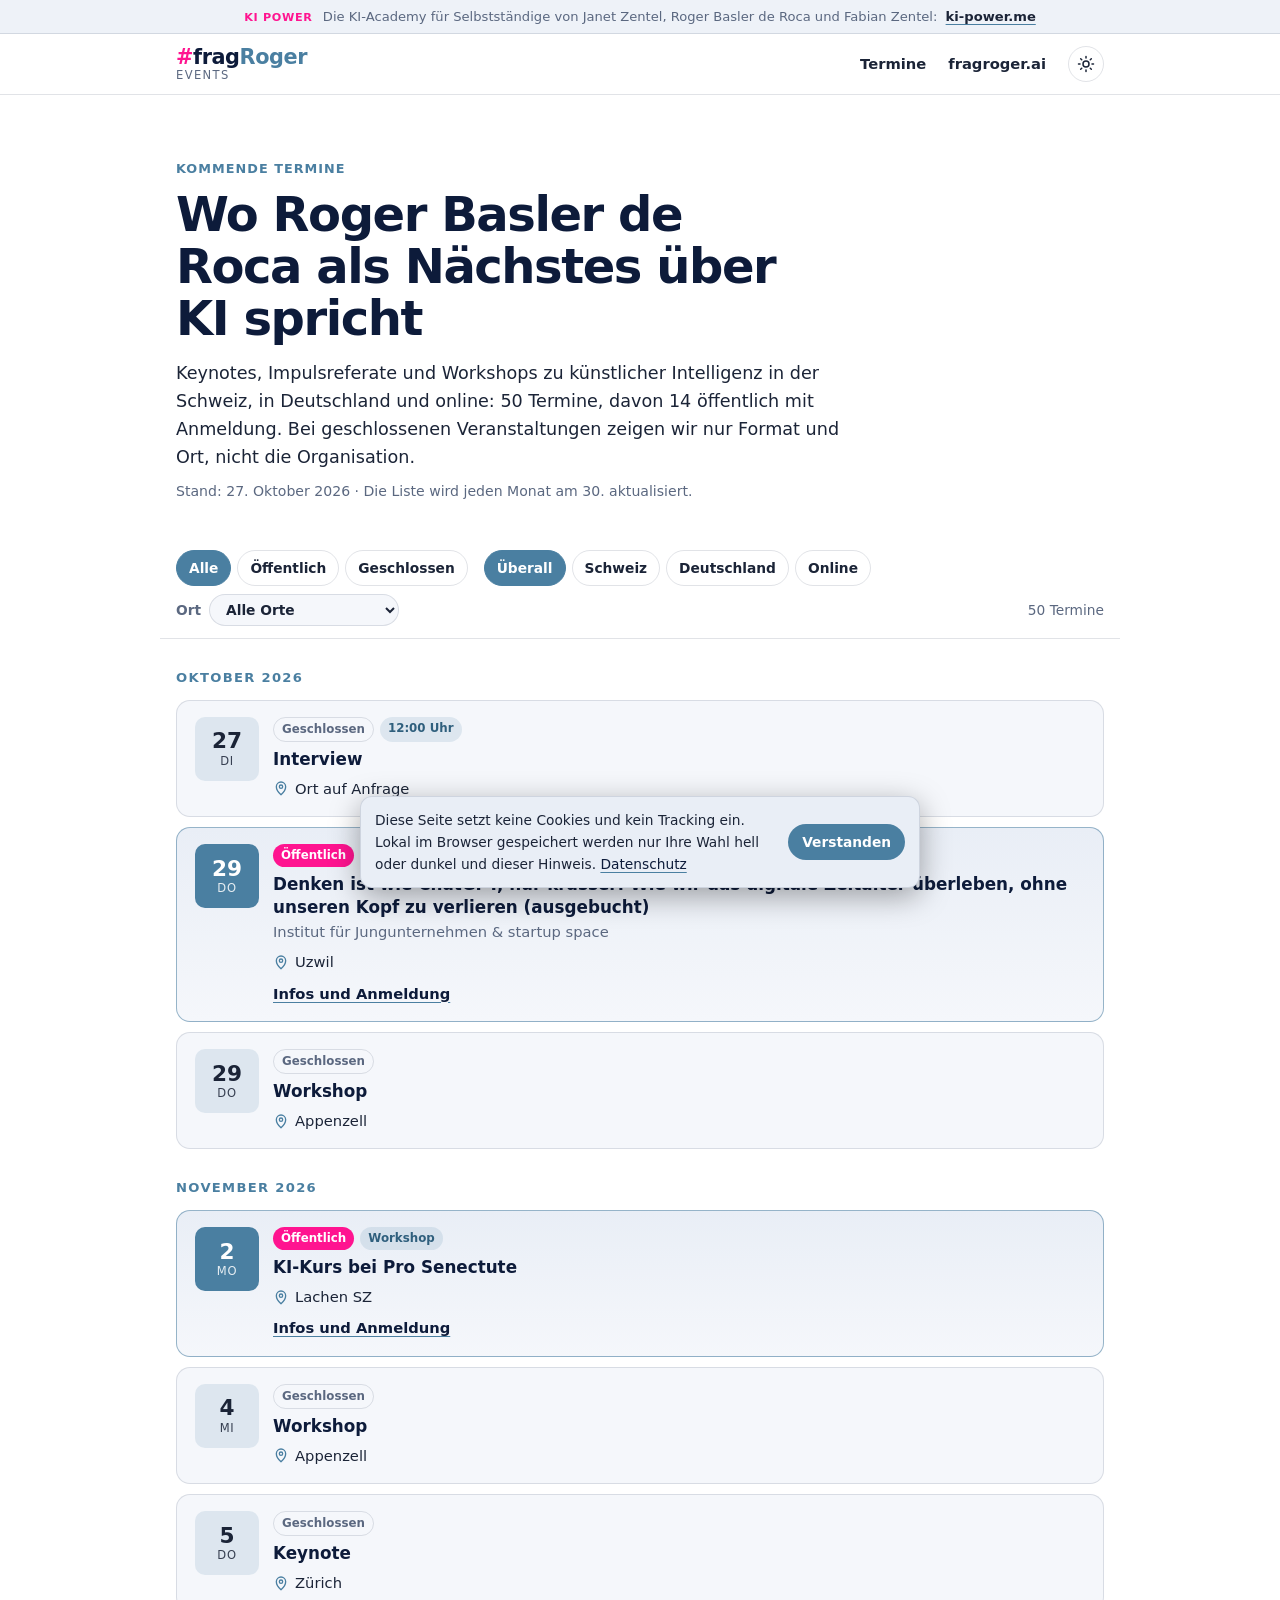
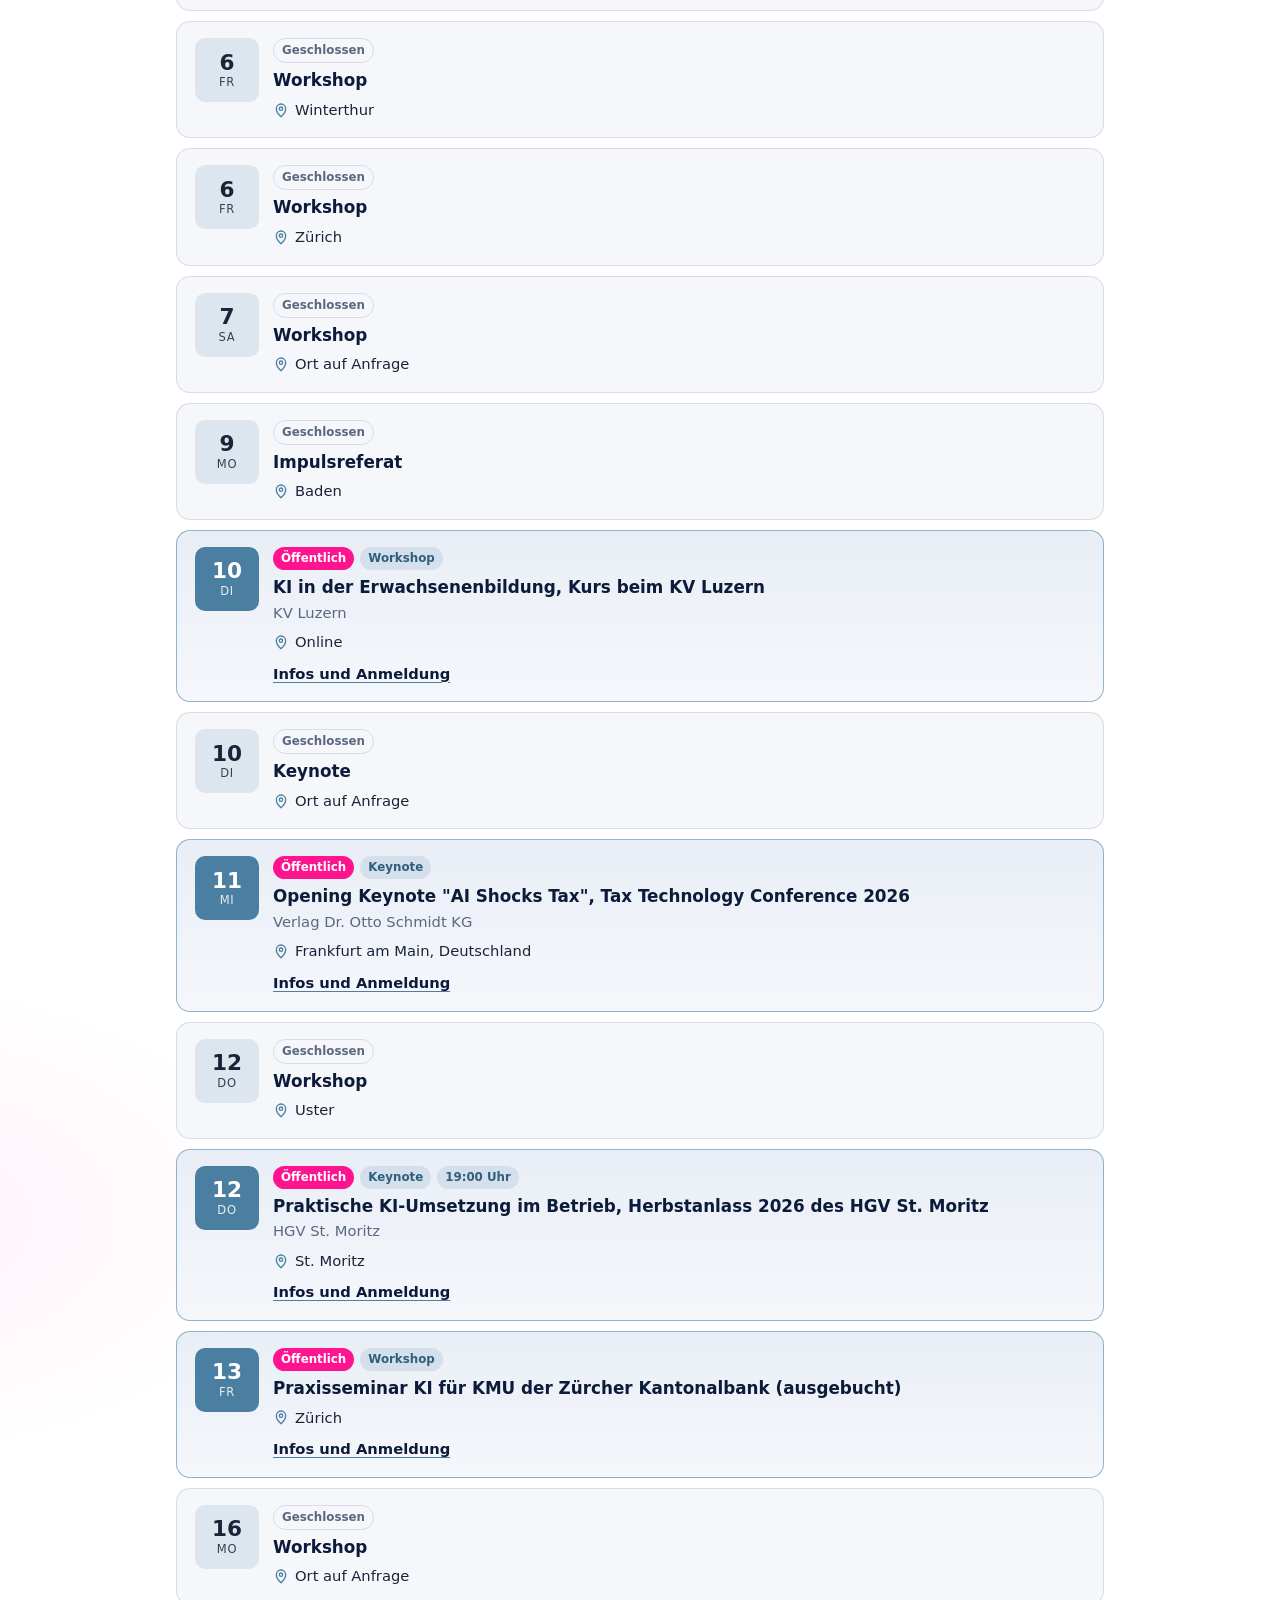
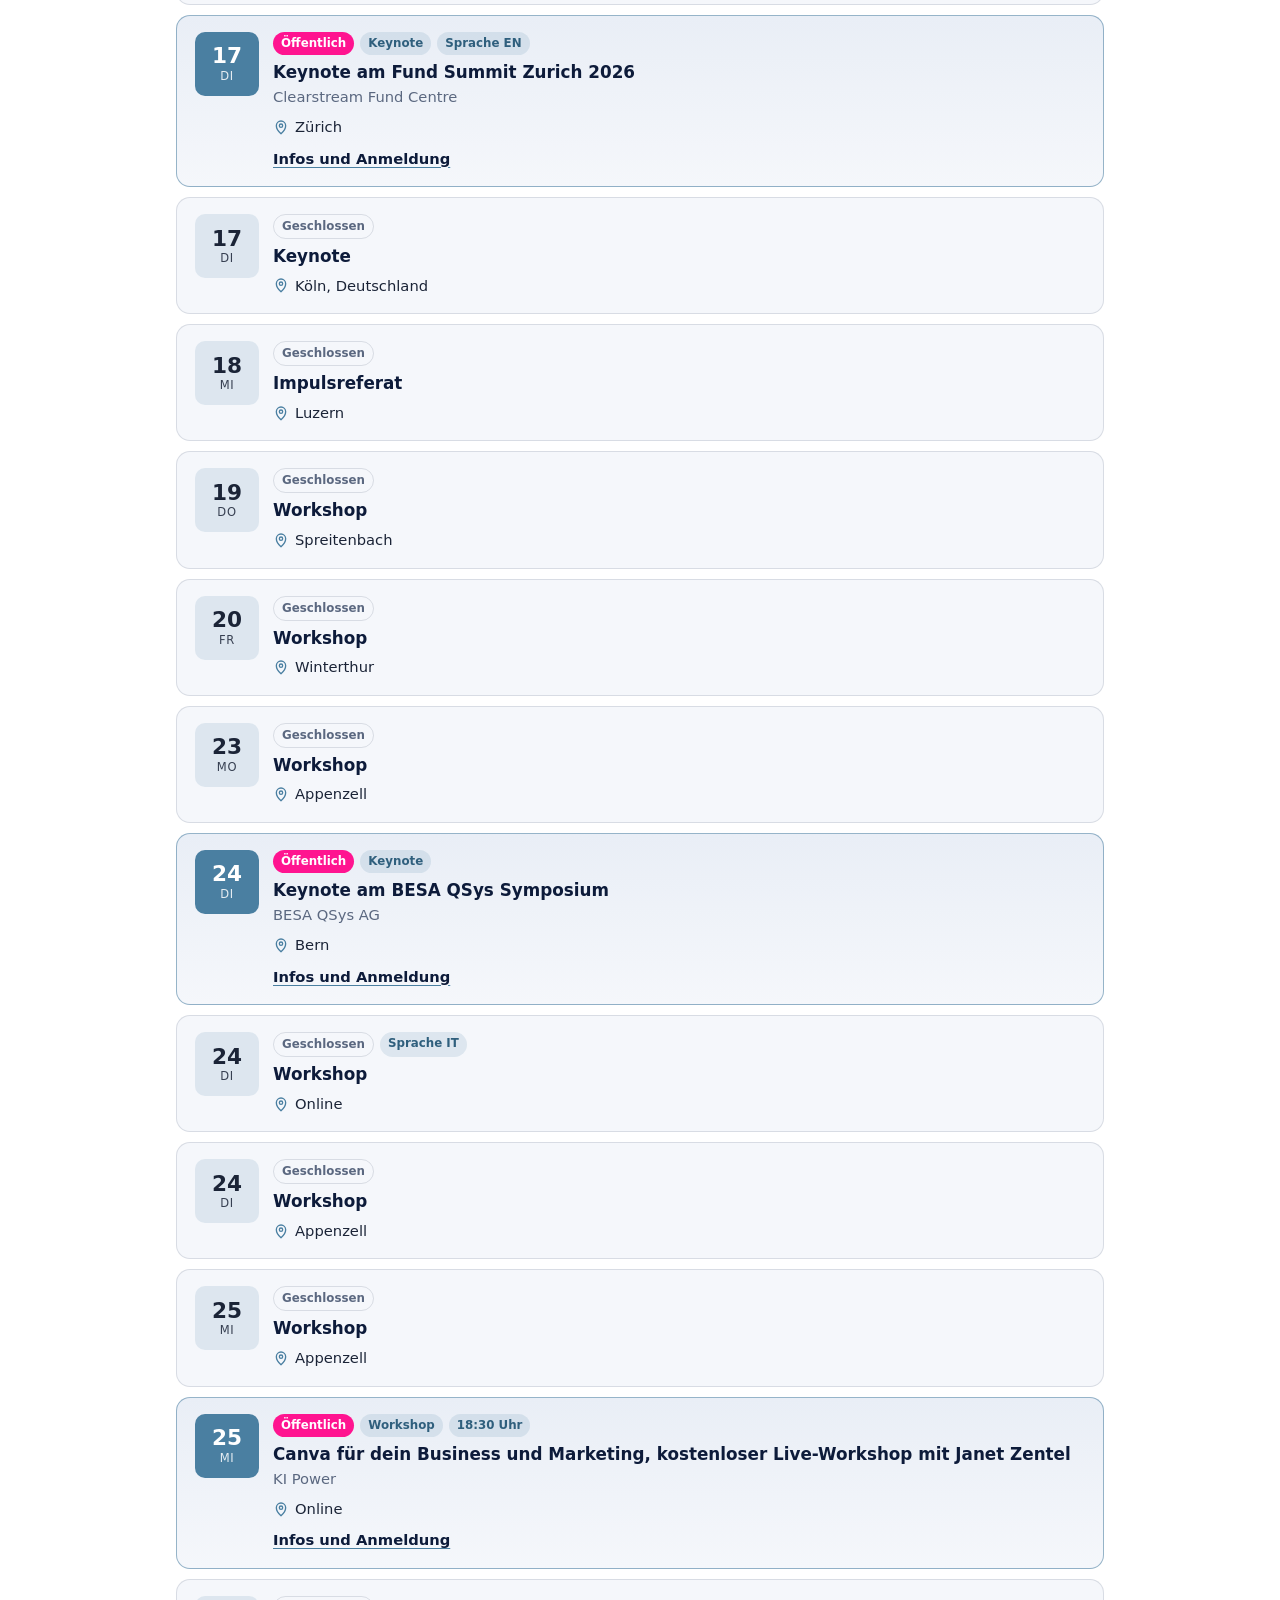
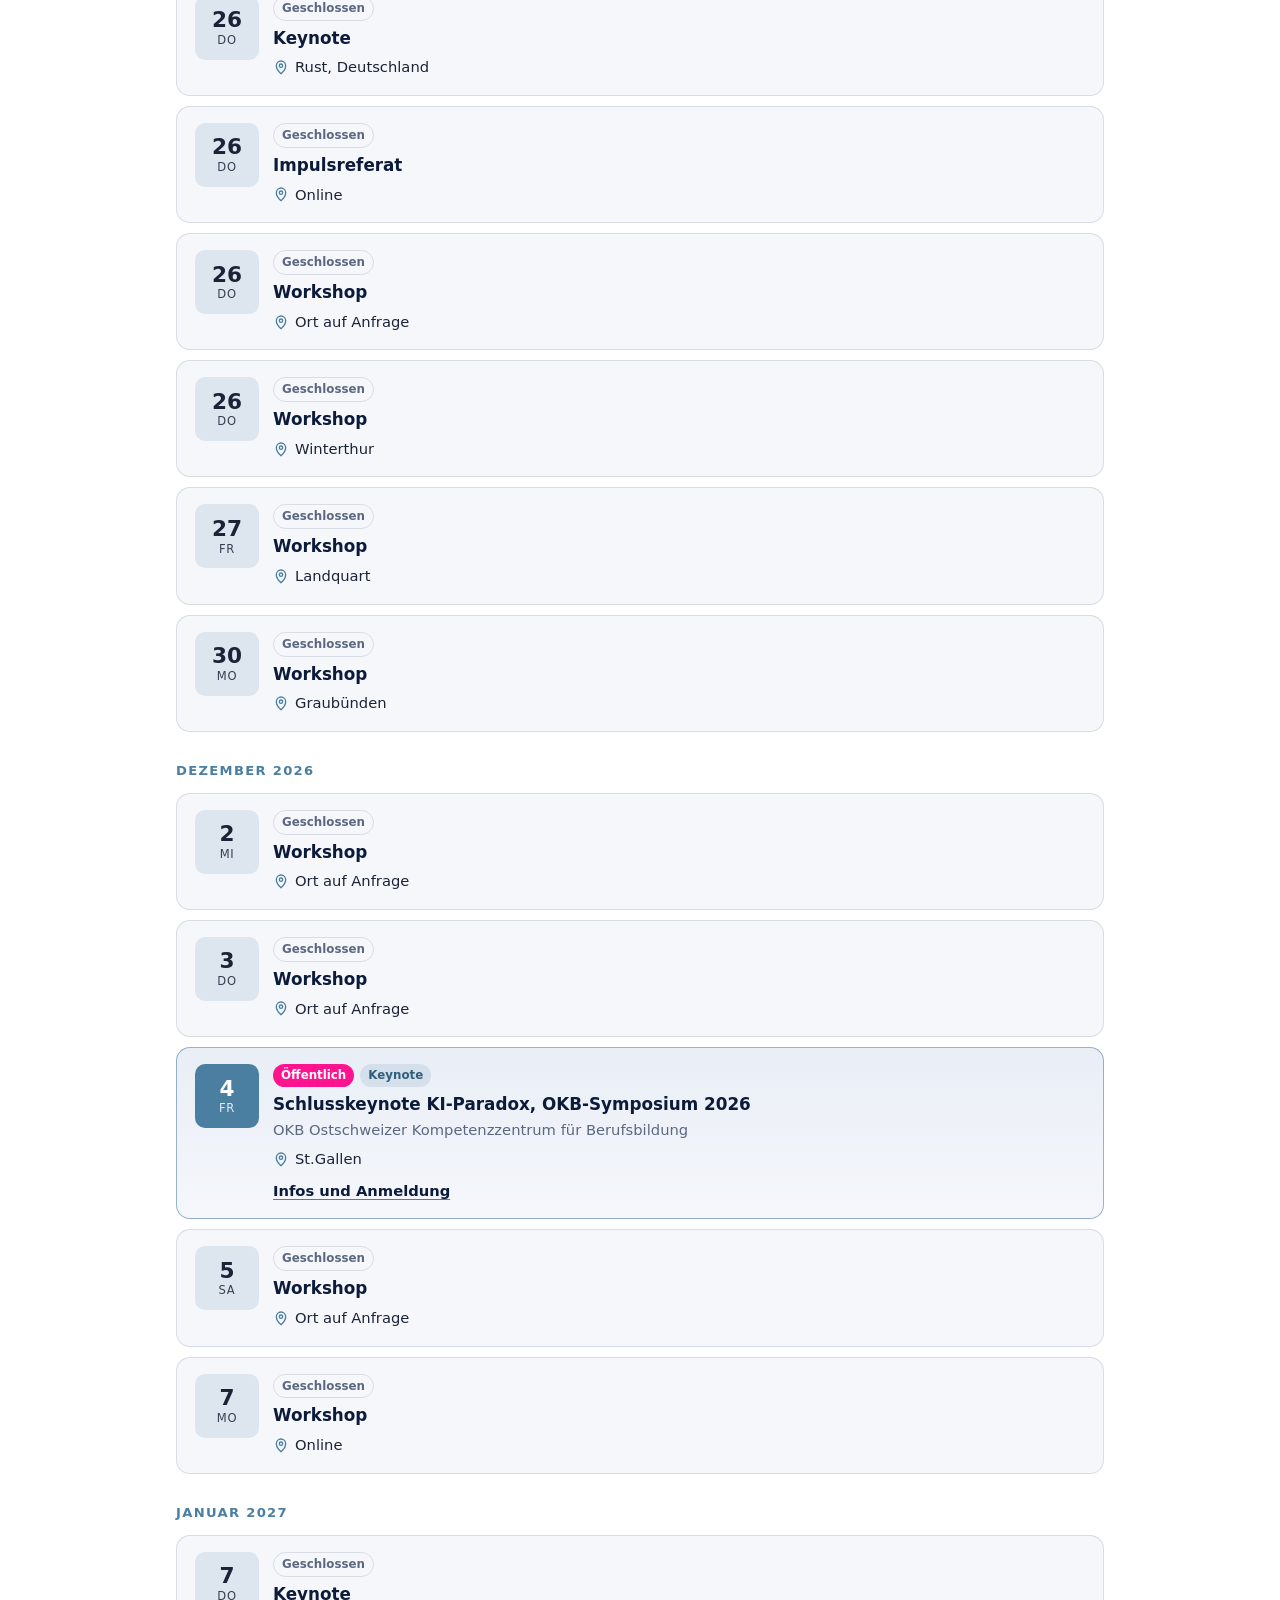
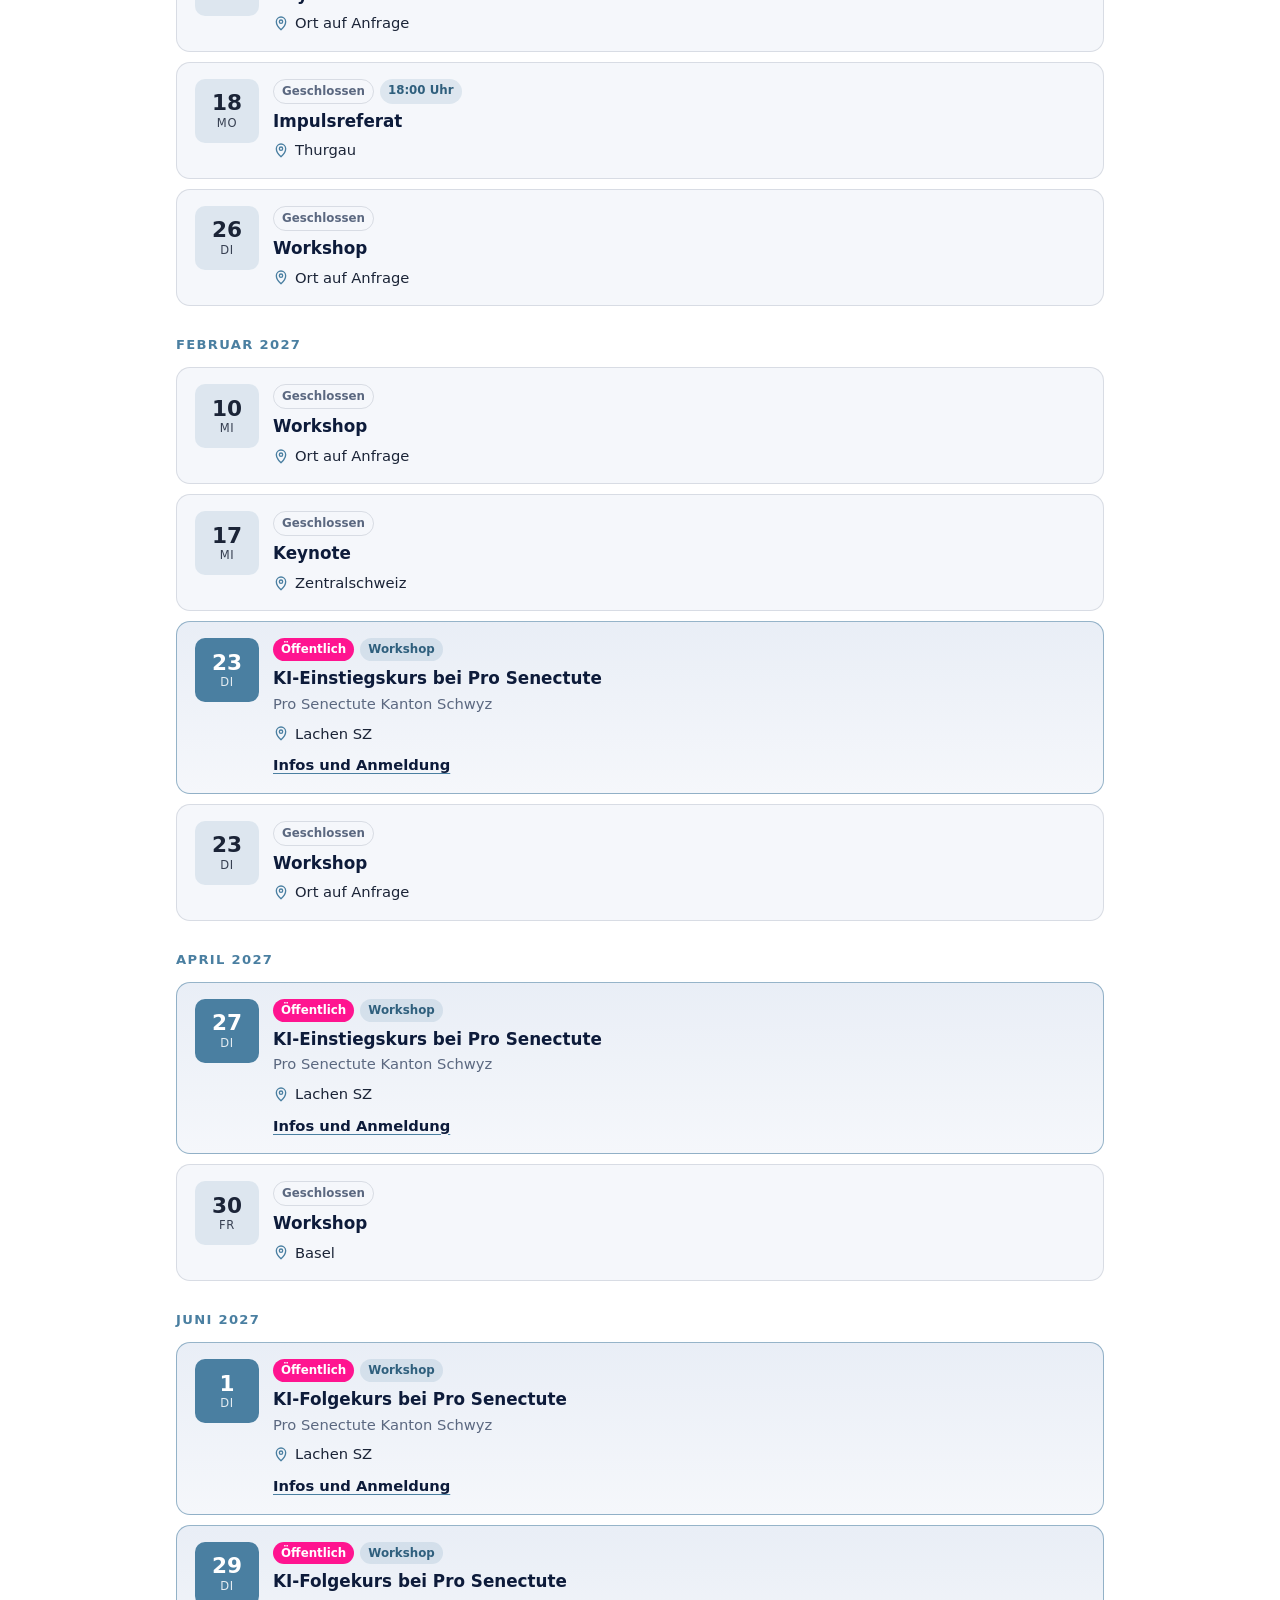
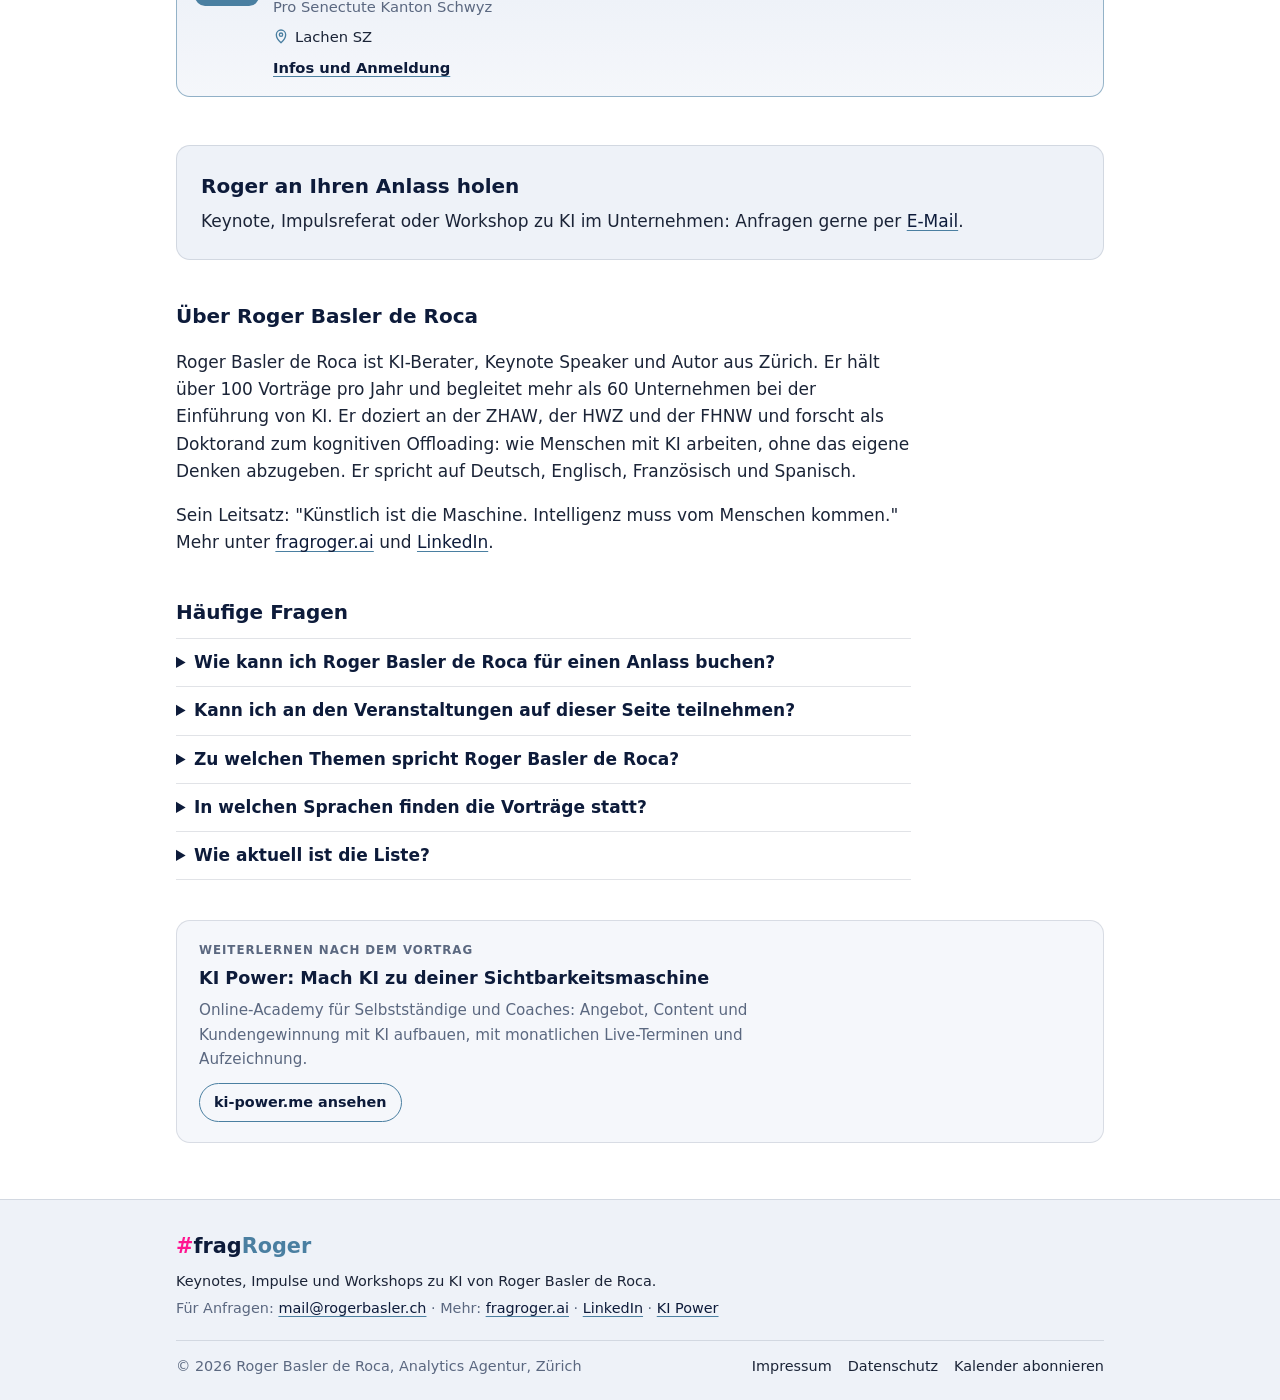
==== commit 680783b9: "Google Search Console Verifizierung Co-Authored-By: Claude Opus 5.5 <noreply@anthropic.com> Claude-S" ====
--- a/index.html
+++ b/index.html
@@ -6,6 +6,7 @@
 <title>Events und Keynotes 2026/27: Roger Basler de Roca zu KI | #fragRoger</title>
 <meta name="description" content="Alle kommenden Keynotes, Impulsreferate und Workshops von Roger Basler de Roca zu KI, mit 14 öffentlichen Terminen und Anmeldung. Filter nach Ort, Region und Art.">
 <meta name="author" content="Roger Basler de Roca">
+<meta name="google-site-verification" content="Hqolcd30Hf_gfccGtFgbnX0KH6evMzyYWv4THczLgGU">
 <meta name="robots" content="index, follow, max-image-preview:large">
 <link rel="canonical" href="https://events.fragroger.ai/">
 <link rel="alternate" hreflang="de-CH" href="https://events.fragroger.ai/">
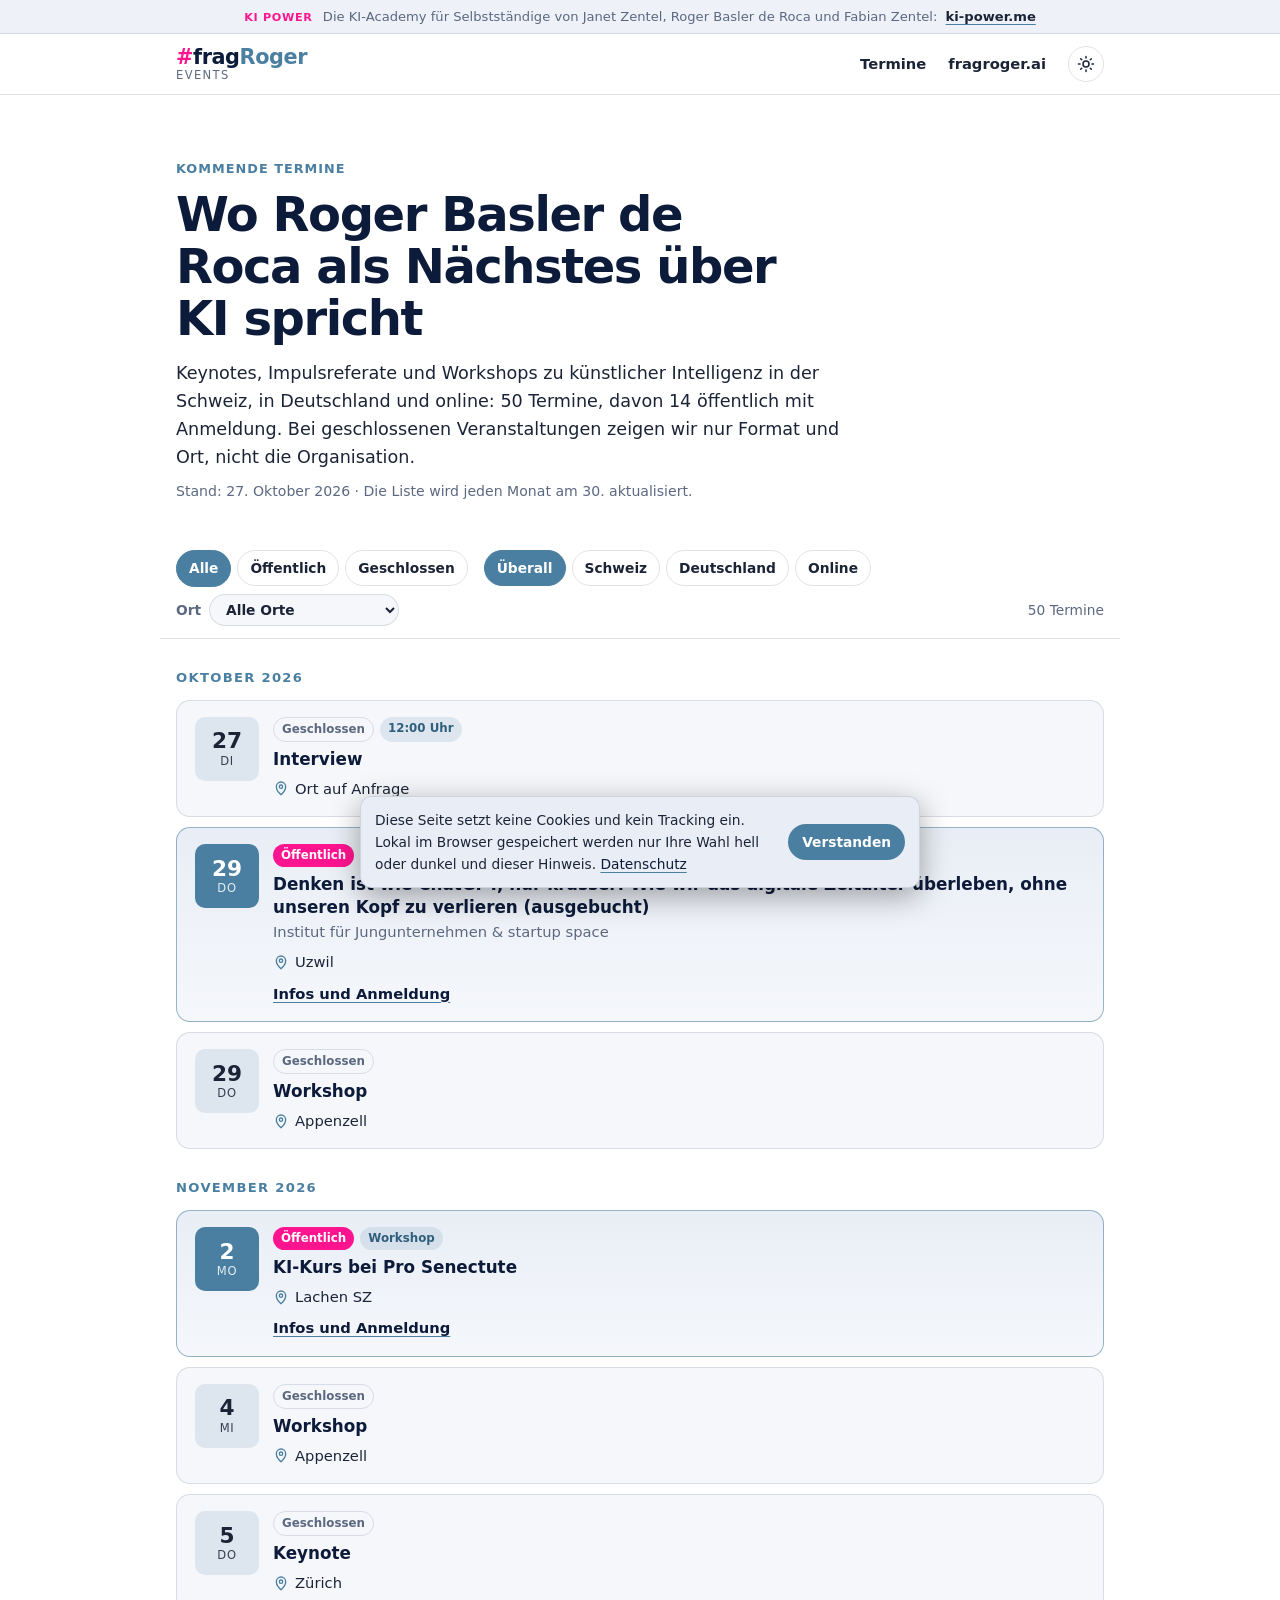
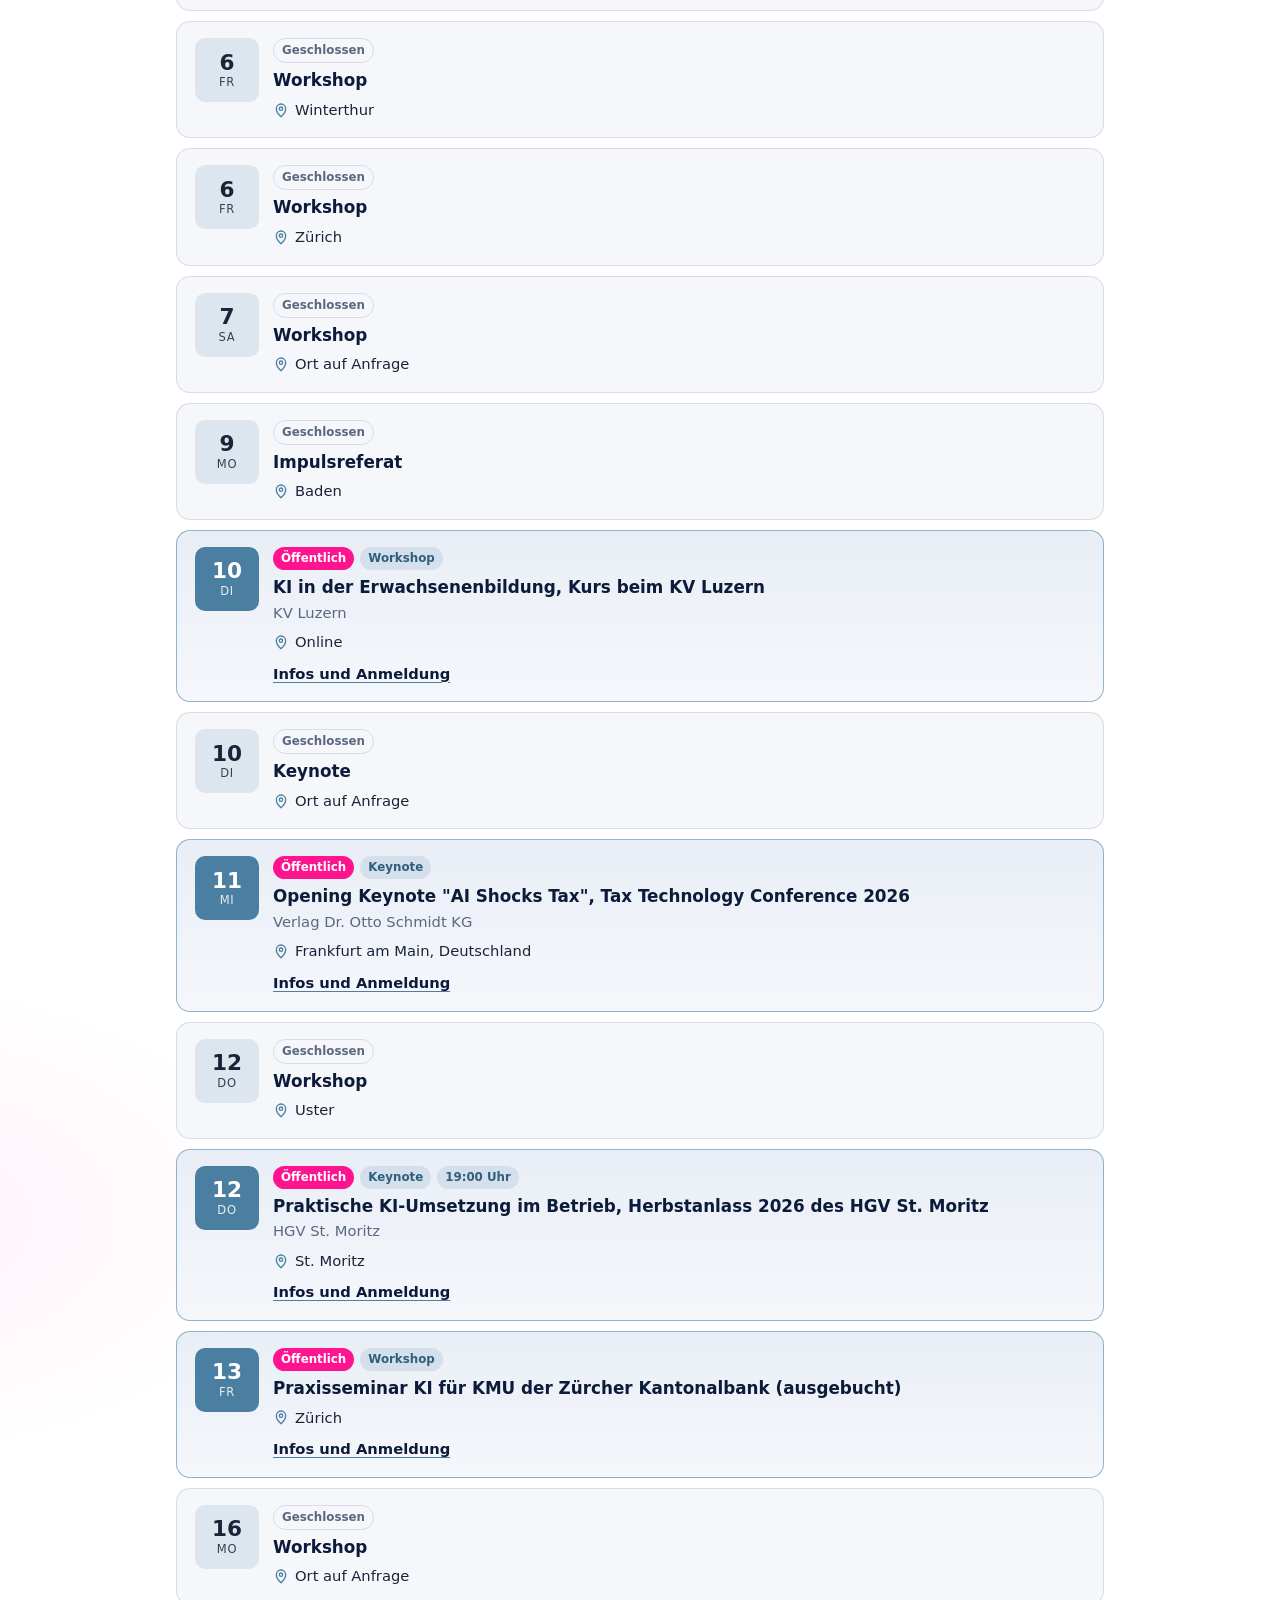
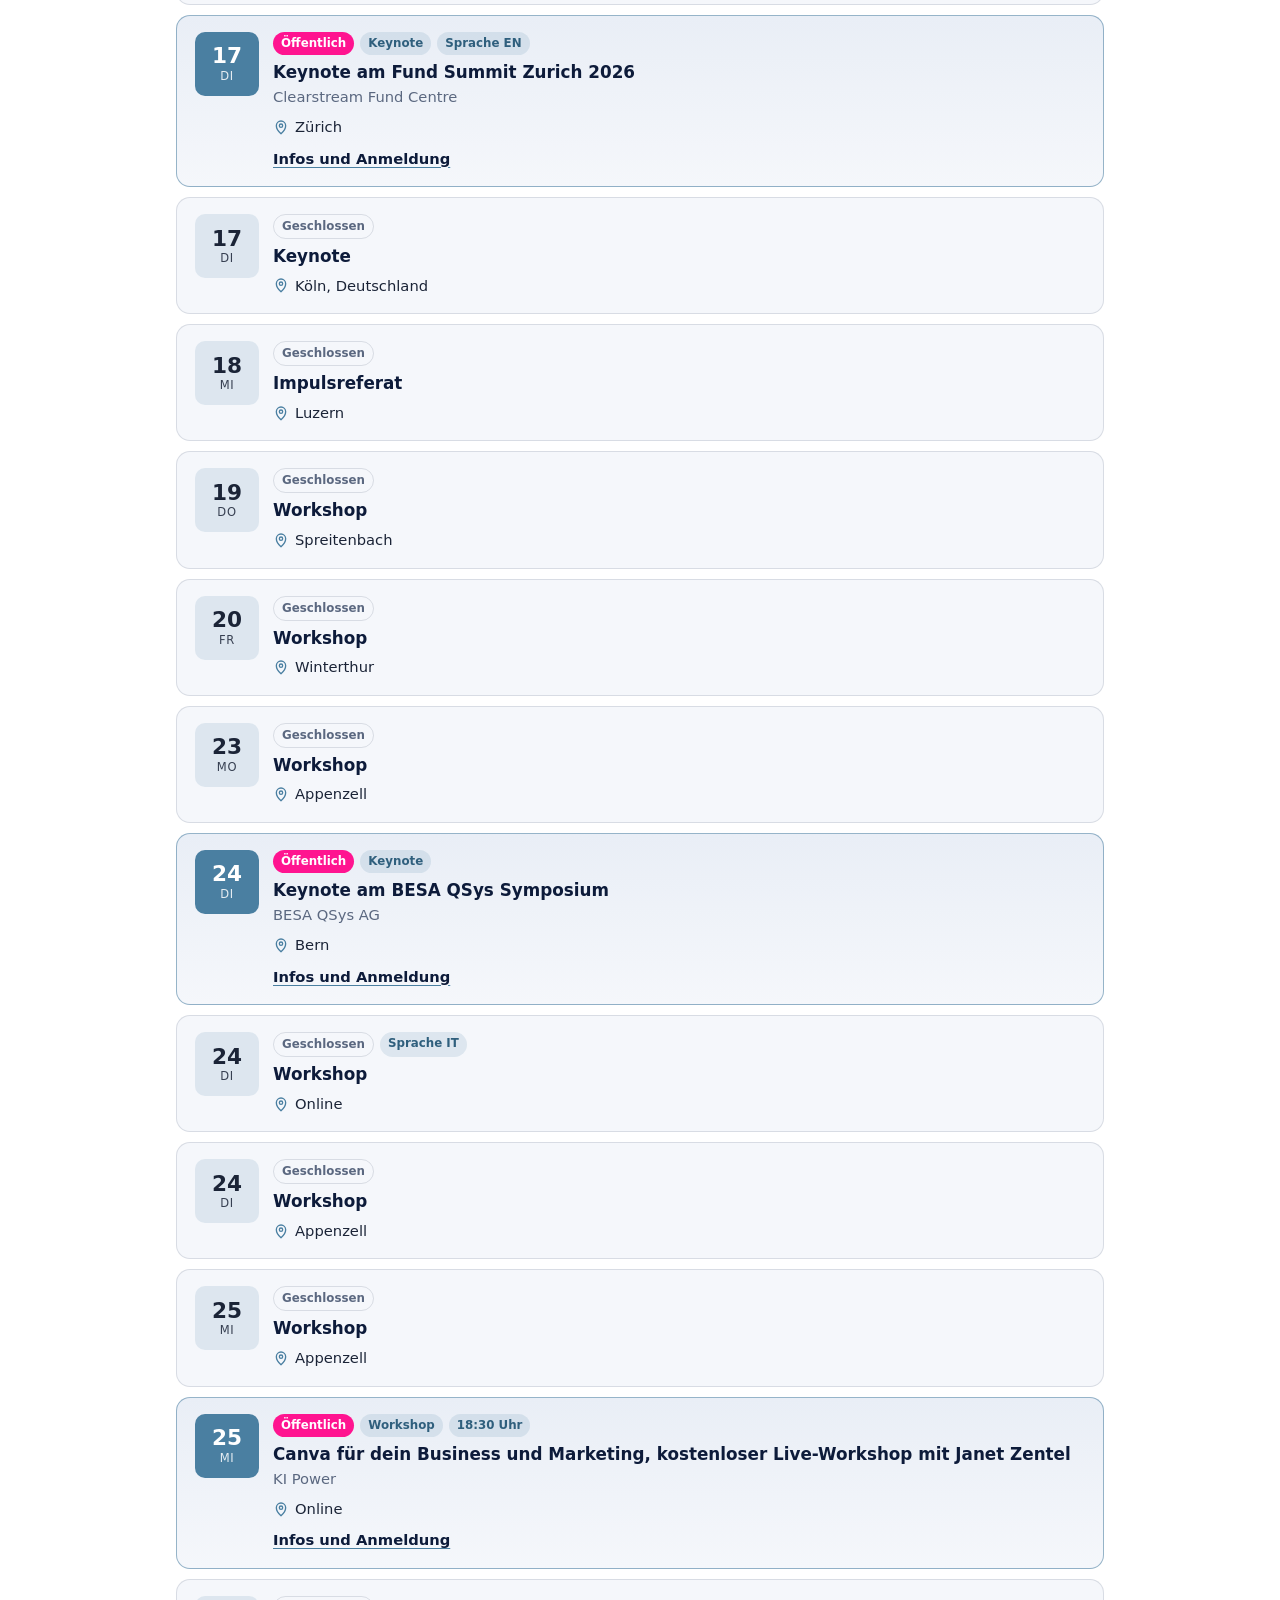
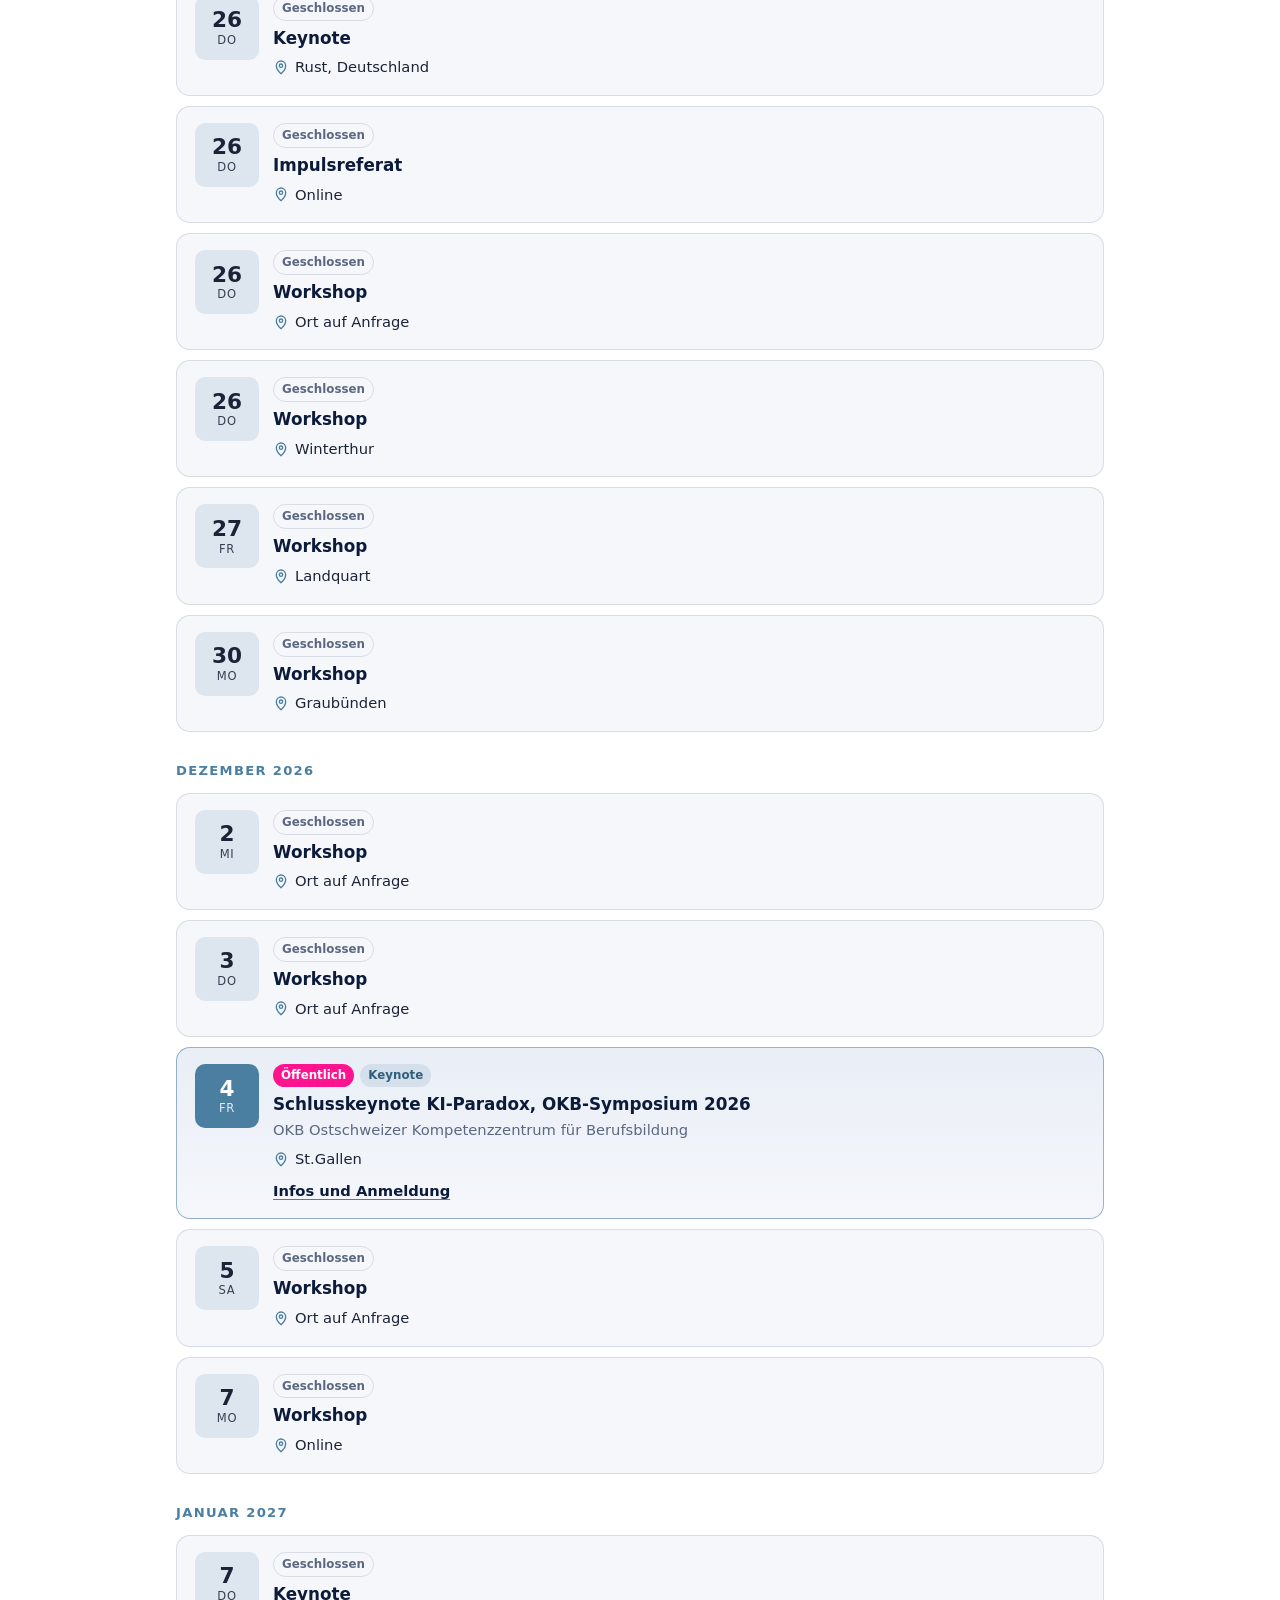
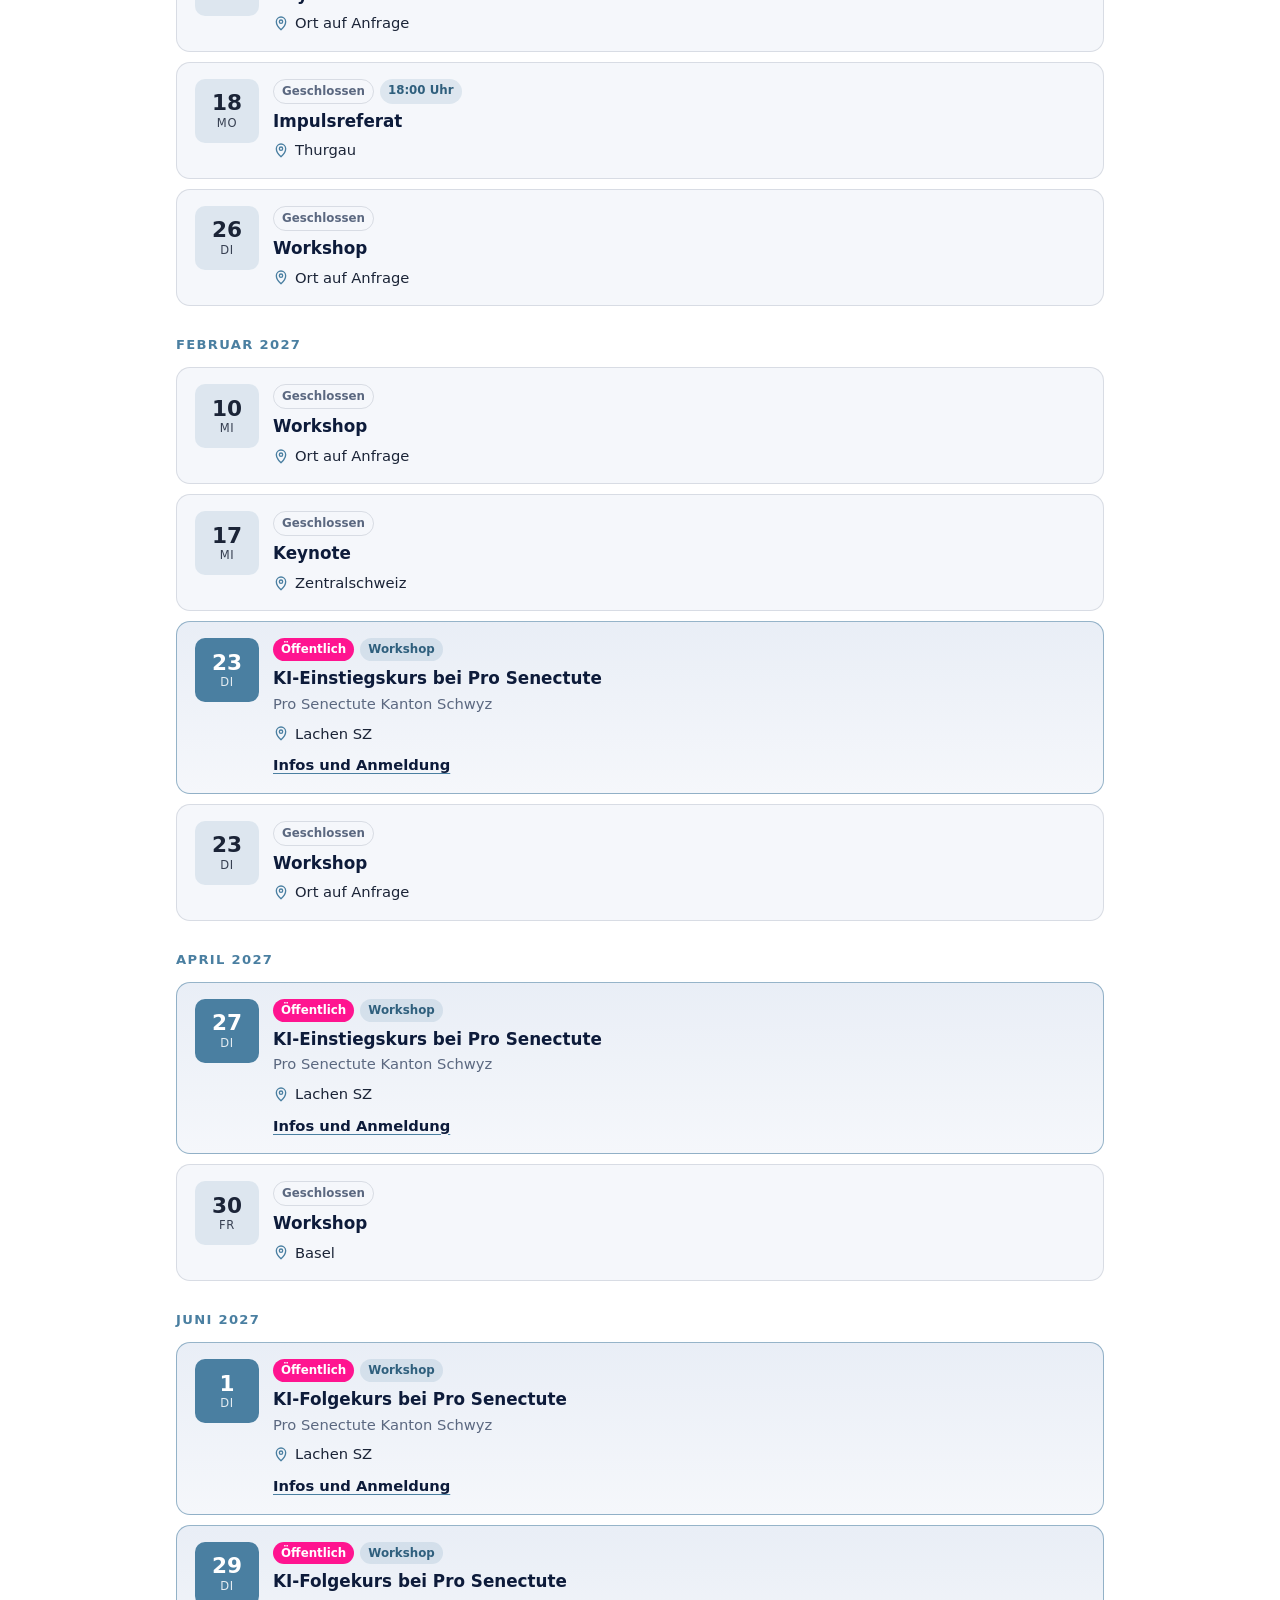
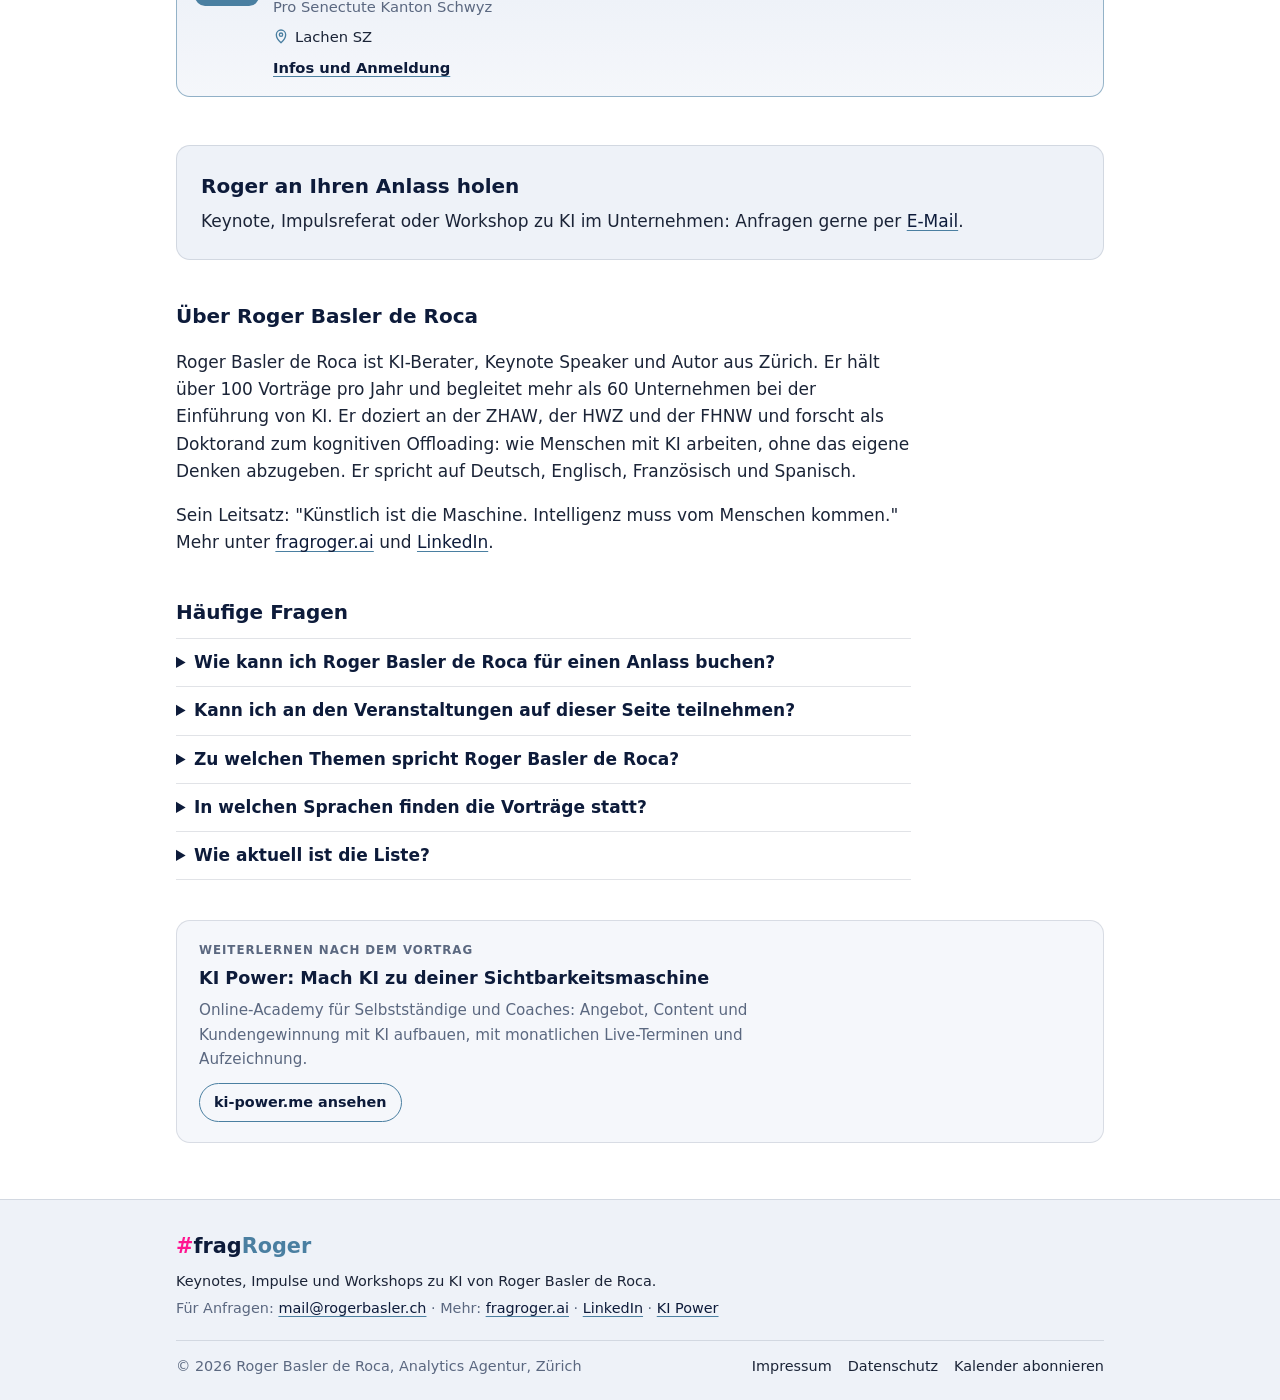
==== commit 37882416: "Bing Webmaster Verifizierung Co-Authored-By: Claude Opus 5.5 <noreply@anthropic.com> Claude-Session:" ====
--- a/index.html
+++ b/index.html
@@ -7,6 +7,7 @@
 <meta name="description" content="Alle kommenden Keynotes, Impulsreferate und Workshops von Roger Basler de Roca zu KI, mit 14 öffentlichen Terminen und Anmeldung. Filter nach Ort, Region und Art.">
 <meta name="author" content="Roger Basler de Roca">
 <meta name="google-site-verification" content="Hqolcd30Hf_gfccGtFgbnX0KH6evMzyYWv4THczLgGU">
+<meta name="msvalidate.01" content="72ACB20F533EE12F95D7DD326D99E1C8">
 <meta name="robots" content="index, follow, max-image-preview:large">
 <link rel="canonical" href="https://events.fragroger.ai/">
 <link rel="alternate" hreflang="de-CH" href="https://events.fragroger.ai/">
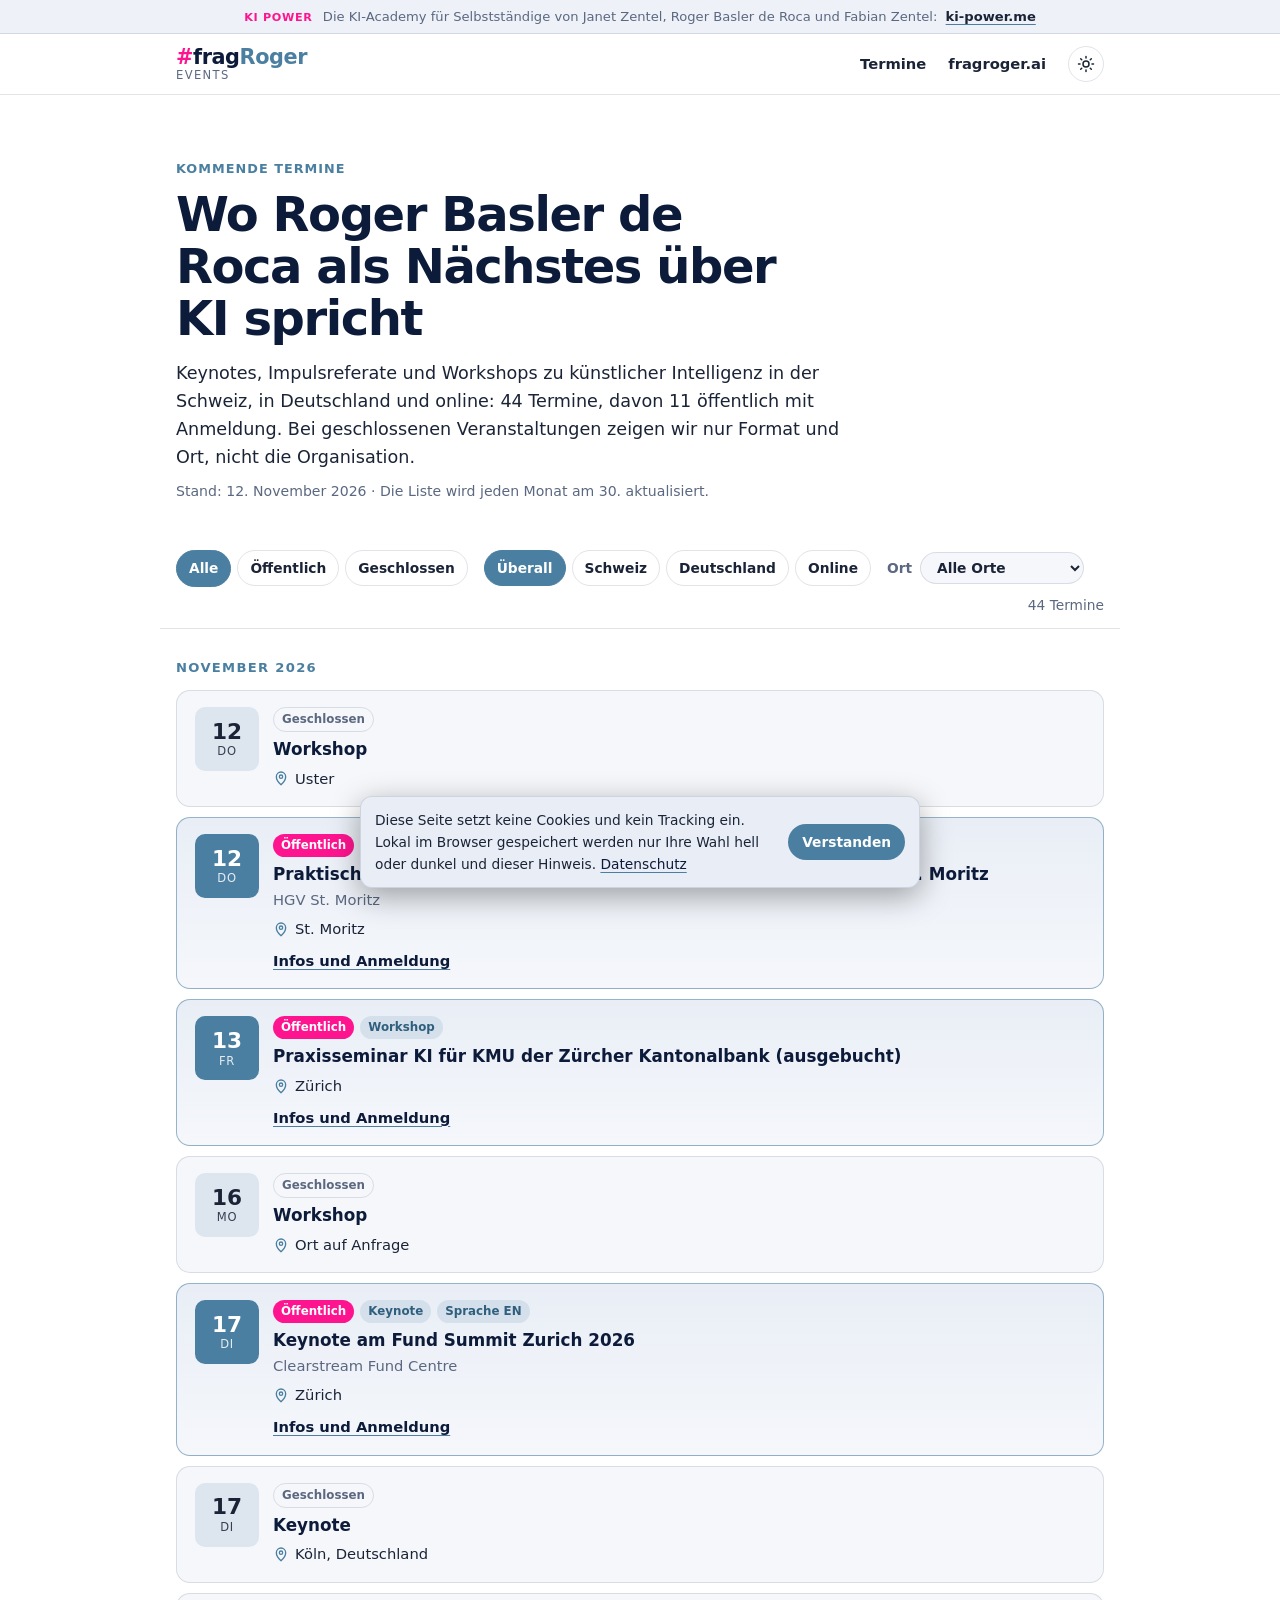
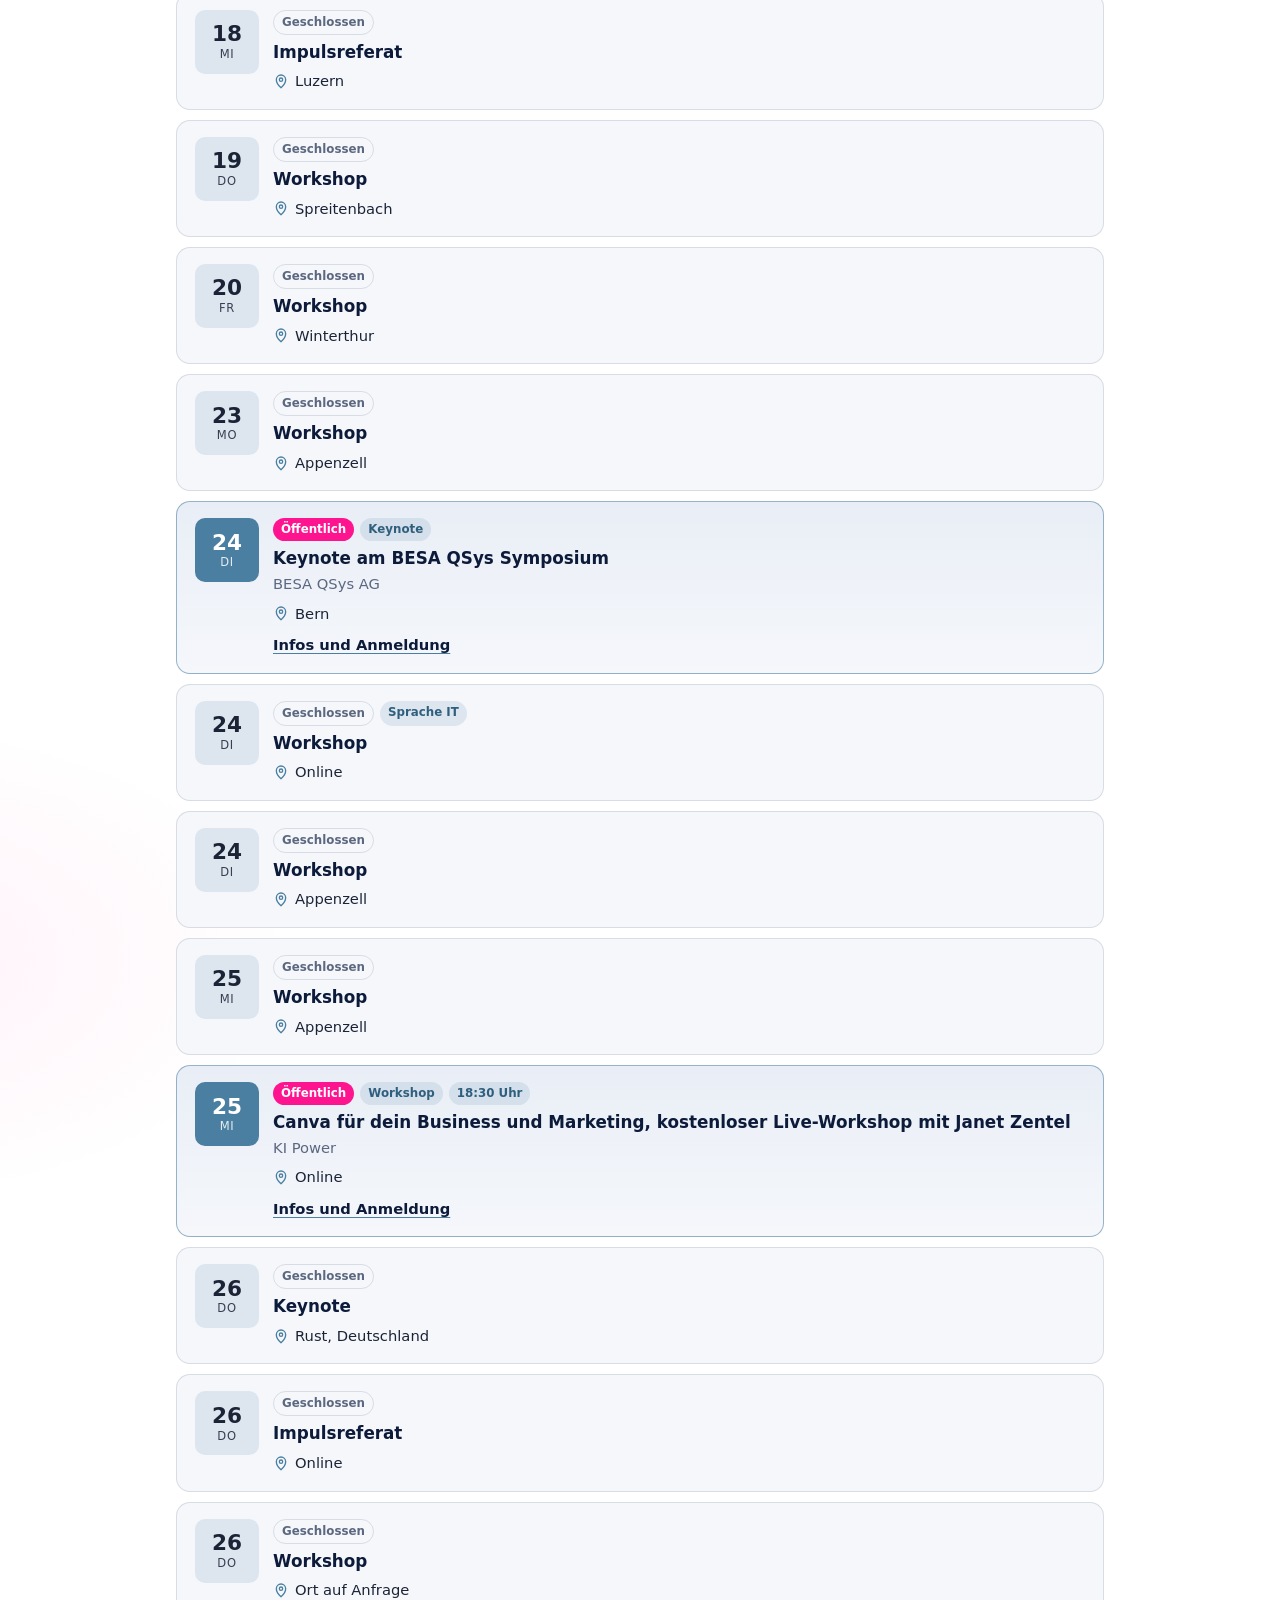
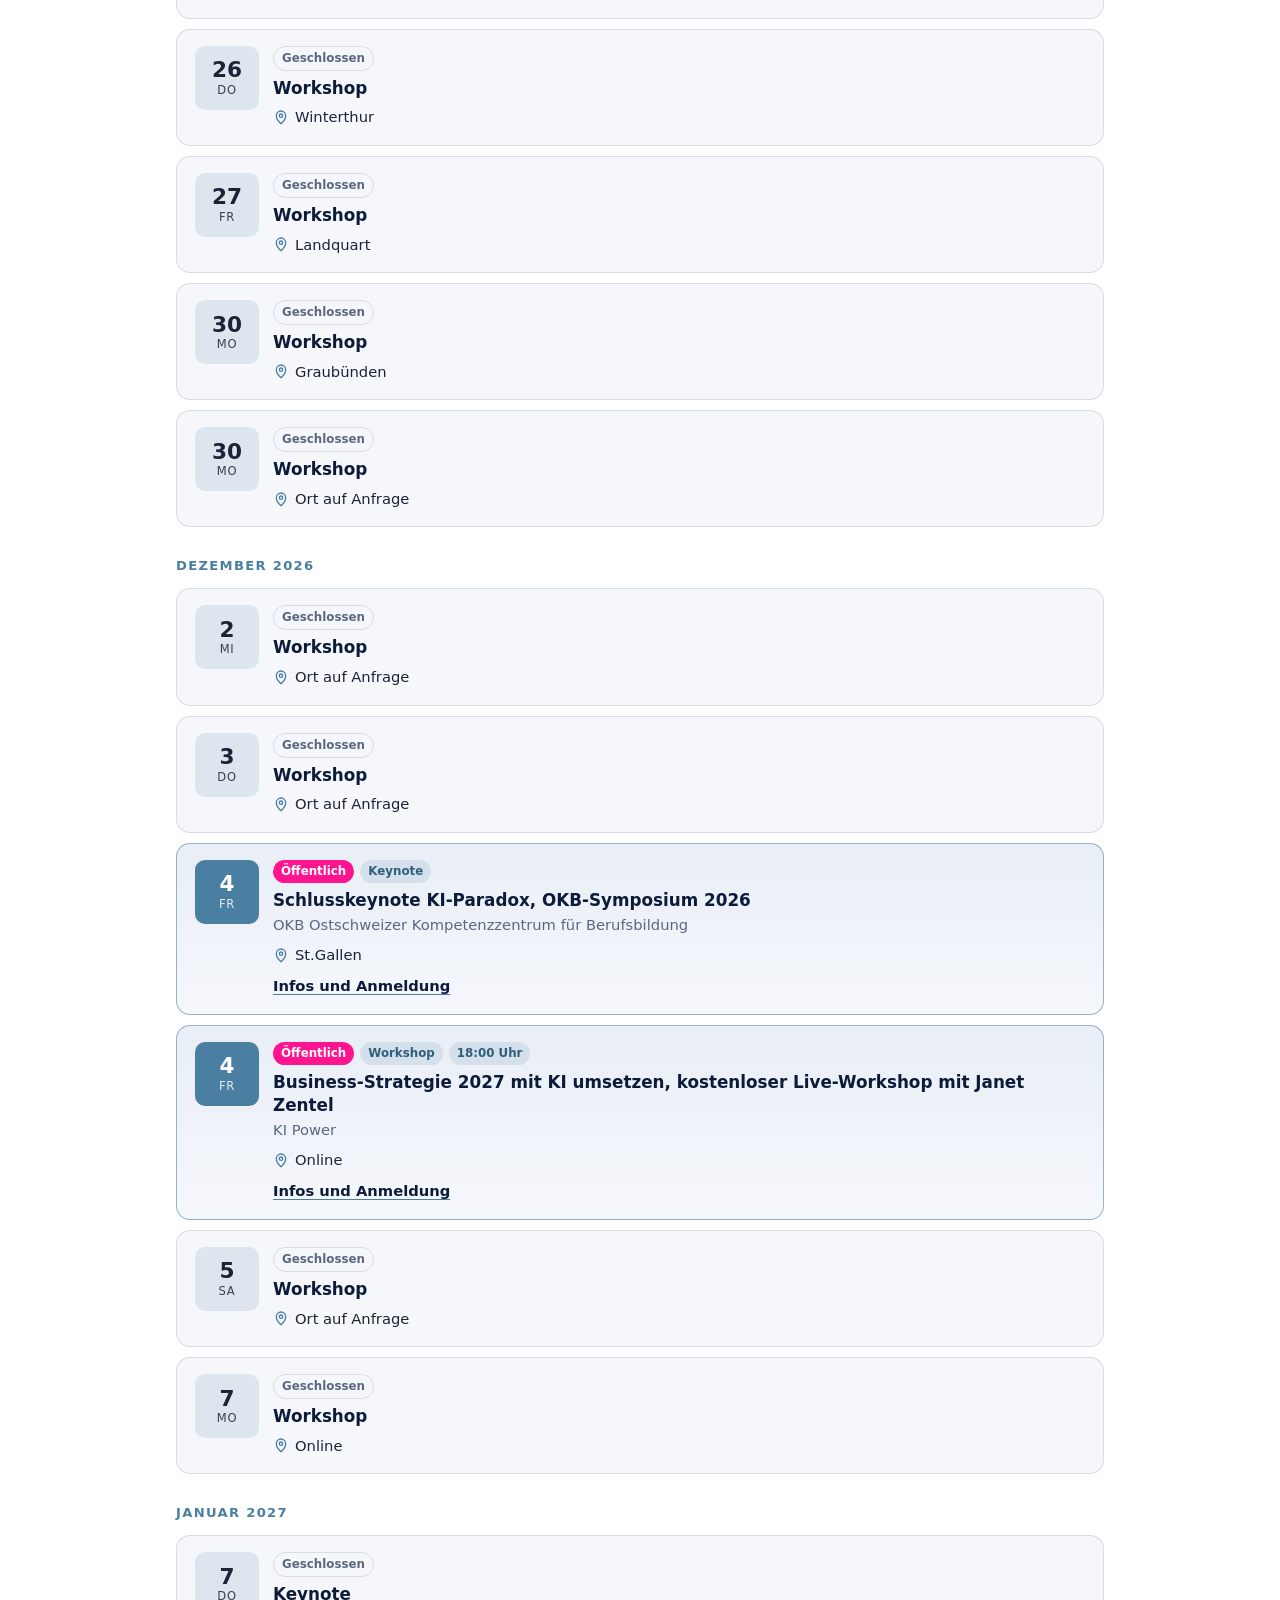
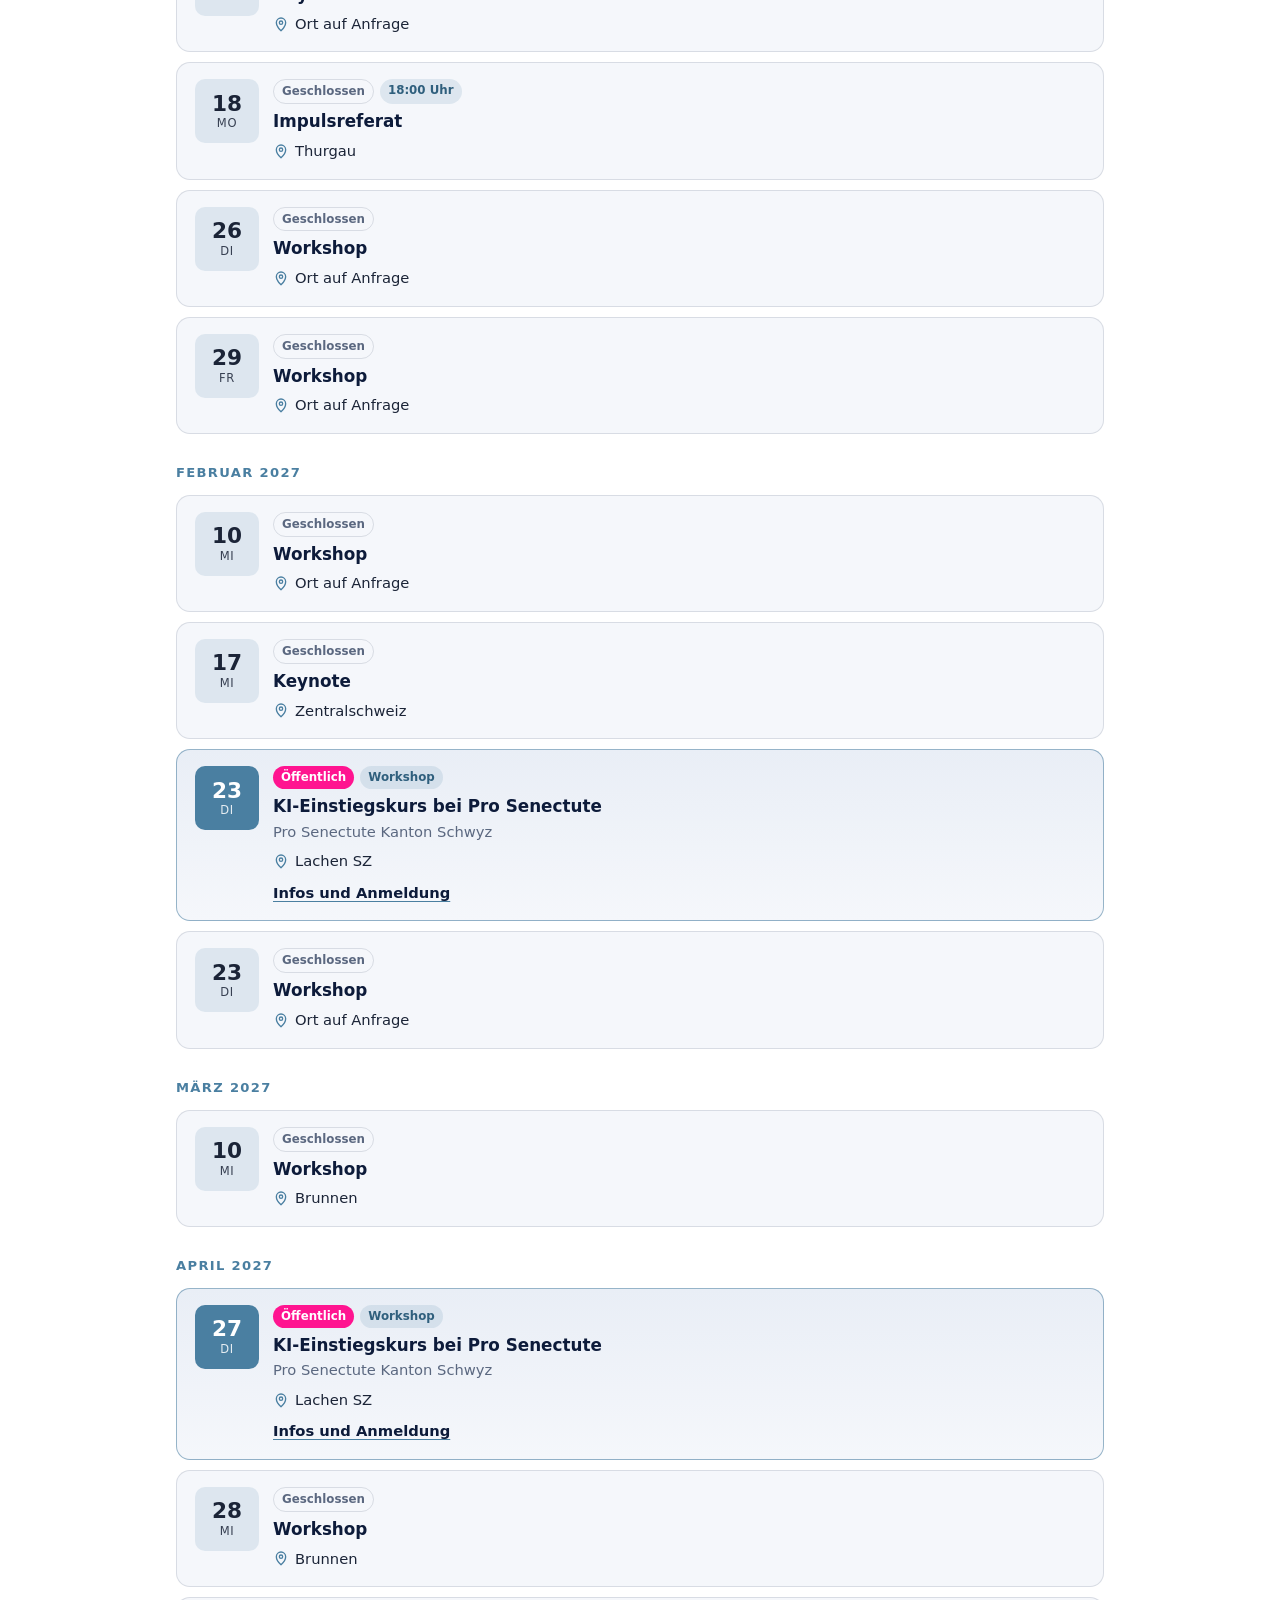
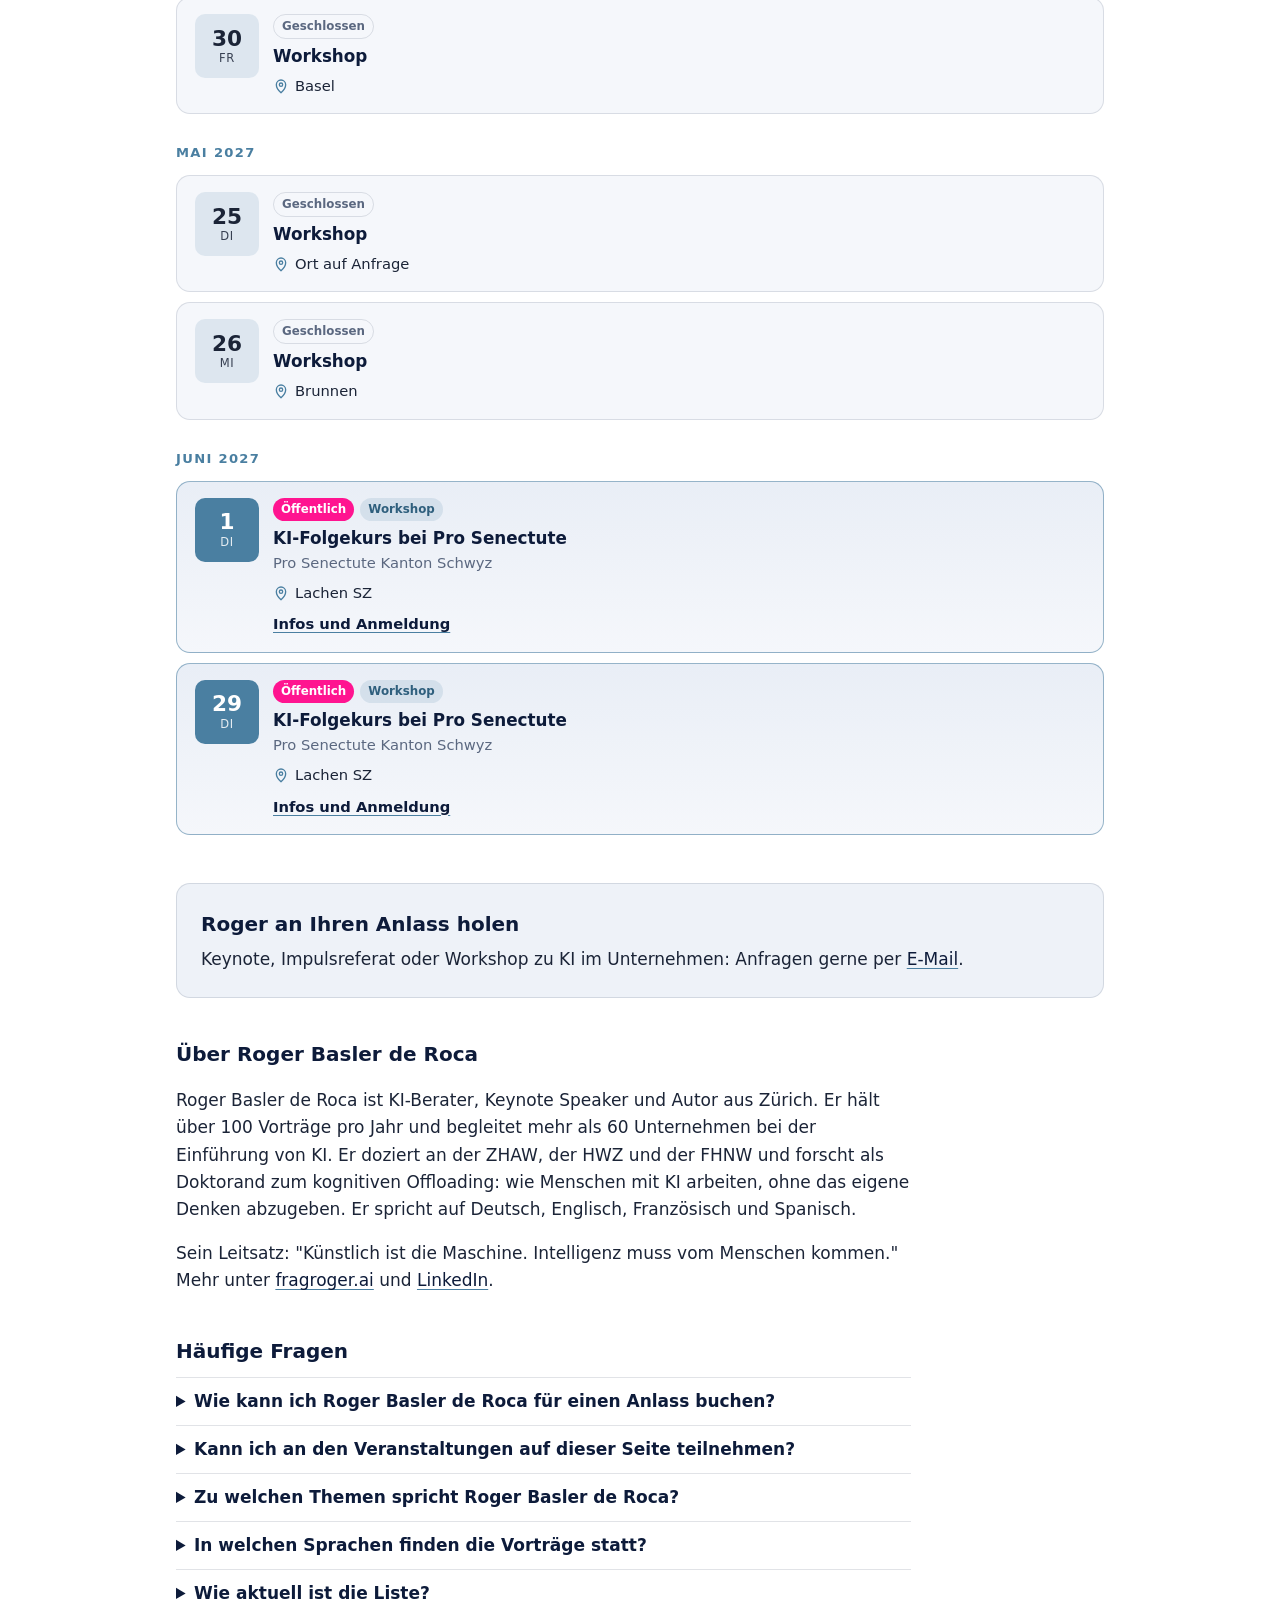
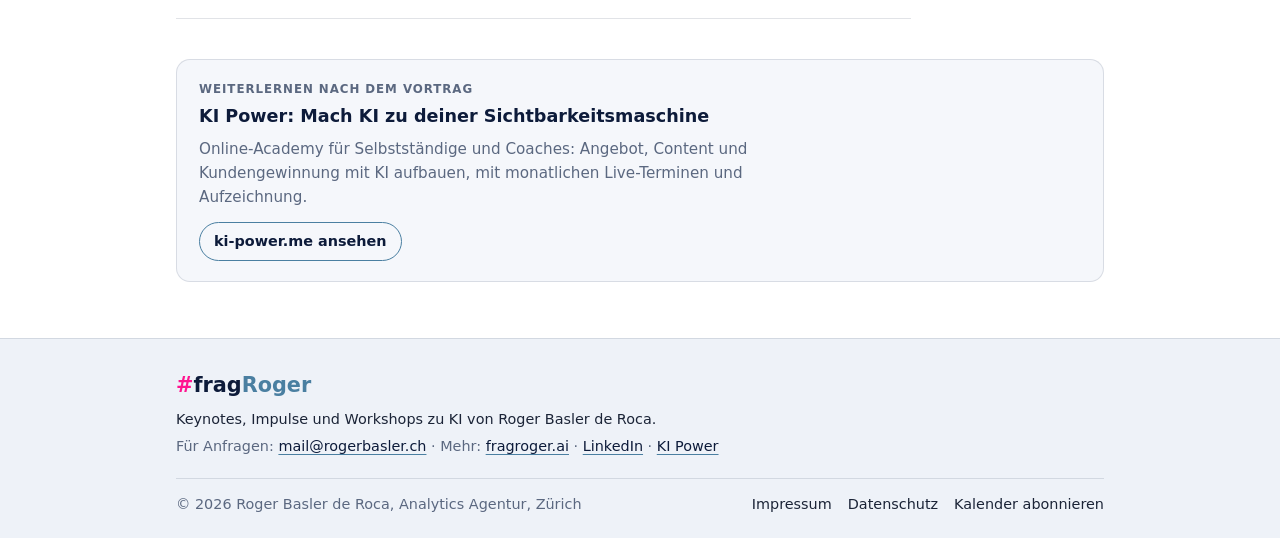
==== commit 7b701467: "Events aktualisiert 12.11.2026 Co-Authored-By: Claude Opus 5.5 <noreply@anthropic.com> Claude-Sessio" ====
--- a/index.html
+++ b/index.html
@@ -4,7 +4,7 @@
 <meta charset="utf-8">
 <meta name="viewport" content="width=device-width, initial-scale=1">
 <title>Events und Keynotes 2026/27: Roger Basler de Roca zu KI | #fragRoger</title>
-<meta name="description" content="Alle kommenden Keynotes, Impulsreferate und Workshops von Roger Basler de Roca zu KI, mit 14 öffentlichen Terminen und Anmeldung. Filter nach Ort, Region und Art.">
+<meta name="description" content="Alle kommenden Keynotes, Impulsreferate und Workshops von Roger Basler de Roca zu KI, mit 11 öffentlichen Terminen und Anmeldung. Filter nach Ort, Region und Art.">
 <meta name="author" content="Roger Basler de Roca">
 <meta name="google-site-verification" content="Hqolcd30Hf_gfccGtFgbnX0KH6evMzyYWv4THczLgGU">
 <meta name="msvalidate.01" content="72ACB20F533EE12F95D7DD326D99E1C8">
@@ -15,7 +15,7 @@
 <meta property="og:type" content="website">
 <meta property="og:site_name" content="#fragRoger Events">
 <meta property="og:title" content="Events und Keynotes 2026/27: Roger Basler de Roca zu KI | #fragRoger">
-<meta property="og:description" content="Alle kommenden Keynotes, Impulsreferate und Workshops von Roger Basler de Roca zu KI, mit 14 öffentlichen Terminen und Anmeldung. Filter nach Ort, Region und Art.">
+<meta property="og:description" content="Alle kommenden Keynotes, Impulsreferate und Workshops von Roger Basler de Roca zu KI, mit 11 öffentlichen Terminen und Anmeldung. Filter nach Ort, Region und Art.">
 <meta property="og:url" content="https://events.fragroger.ai/">
 <meta property="og:locale" content="de_CH">
 <meta property="og:image" content="https://events.fragroger.ai/assets/og-image.png">
@@ -24,7 +24,7 @@
 <meta property="og:image:alt" content="#fragRoger Events: Termine von Roger Basler de Roca">
 <meta name="twitter:card" content="summary_large_image">
 <meta name="twitter:title" content="Events und Keynotes 2026/27: Roger Basler de Roca zu KI | #fragRoger">
-<meta name="twitter:description" content="Alle kommenden Keynotes, Impulsreferate und Workshops von Roger Basler de Roca zu KI, mit 14 öffentlichen Terminen und Anmeldung. Filter nach Ort, Region und Art.">
+<meta name="twitter:description" content="Alle kommenden Keynotes, Impulsreferate und Workshops von Roger Basler de Roca zu KI, mit 11 öffentlichen Terminen und Anmeldung. Filter nach Ort, Region und Art.">
 <meta name="twitter:image" content="https://events.fragroger.ai/assets/og-image.png">
 <meta name="theme-color" content="#000000" media="(prefers-color-scheme: dark)">
 <meta name="theme-color" content="#ffffff" media="(prefers-color-scheme: light)">
@@ -35,8 +35,8 @@
 <link rel="alternate" type="application/json" title="Termine als JSON" href="https://events.fragroger.ai/data/events.json">
 <link rel="alternate" type="text/calendar" title="Öffentliche Termine (iCal)" href="https://events.fragroger.ai/kalender.ics">
 <script>(function(){try{var t=localStorage.getItem('frev-theme');if(!t){t=window.matchMedia&&window.matchMedia('(prefers-color-scheme: light)').matches?'light':'dark';}document.documentElement.setAttribute('data-theme',t);}catch(e){}})();</script>
-<link rel="stylesheet" href="assets/style.css?v=20261027">
-<script type="application/ld+json">{"@context":"https://schema.org","@graph":[{"@type":"WebSite","@id":"https://events.fragroger.ai/#website","url":"https://events.fragroger.ai/","name":"#fragRoger Events","inLanguage":"de-CH","publisher":{"@id":"https://fragroger.ai/#roger"}},{"@type":"Person","@id":"https://fragroger.ai/#roger","name":"Roger Basler de Roca","jobTitle":"KI-Berater, Keynote Speaker, Autor und Doktorand (kognitives Offloading)","url":"https://fragroger.ai","image":"https://events.fragroger.ai/assets/og-image.png","worksFor":{"@type":"Organization","name":"Analytics Agentur","address":{"@type":"PostalAddress","streetAddress":"The Circle 6","postalCode":"8058","addressLocality":"Zürich","addressCountry":"CH"}},"knowsAbout":["Künstliche Intelligenz","KI im Unternehmen","KI-Kompetenz","Agentic AI","Kognitives Offloading","Digitale Souveränität","EU AI Act"],"knowsLanguage":["de","en","fr","es"],"sameAs":["https://www.linkedin.com/in/rogerbasler","https://www.rogerbasler.ch","https://fragroger.ai","https://ki-power.me","https://www.youtube.com/watch?v=nSkHqpvobD8"]},{"@type":"CollectionPage","@id":"https://events.fragroger.ai/#webpage","url":"https://events.fragroger.ai/","name":"Events und Keynotes von Roger Basler de Roca","isPartOf":{"@id":"https://events.fragroger.ai/#website"},"about":{"@id":"https://fragroger.ai/#roger"},"inLanguage":"de-CH","dateModified":"2026-10-27","mainEntity":{"@type":"ItemList","numberOfItems":14,"itemListElement":[{"@type":"ListItem","position":1,"item":{"@id":"https://events.fragroger.ai/#event-1"}},{"@type":"ListItem","position":2,"item":{"@id":"https://events.fragroger.ai/#event-2"}},{"@type":"ListItem","position":3,"item":{"@id":"https://events.fragroger.ai/#event-3"}},{"@type":"ListItem","position":4,"item":{"@id":"https://events.fragroger.ai/#event-4"}},{"@type":"ListItem","position":5,"item":{"@id":"https://events.fragroger.ai/#event-5"}},{"@type":"ListItem","position":6,"item":{"@id":"https://events.fragroger.ai/#event-6"}},{"@type":"ListItem","position":7,"item":{"@id":"https://events.fragroger.ai/#event-7"}},{"@type":"ListItem","position":8,"item":{"@id":"https://events.fragroger.ai/#event-8"}},{"@type":"ListItem","position":9,"item":{"@id":"https://events.fragroger.ai/#event-9"}},{"@type":"ListItem","position":10,"item":{"@id":"https://events.fragroger.ai/#event-10"}},{"@type":"ListItem","position":11,"item":{"@id":"https://events.fragroger.ai/#event-11"}},{"@type":"ListItem","position":12,"item":{"@id":"https://events.fragroger.ai/#event-12"}},{"@type":"ListItem","position":13,"item":{"@id":"https://events.fragroger.ai/#event-13"}},{"@type":"ListItem","position":14,"item":{"@id":"https://events.fragroger.ai/#event-14"}}]}},{"@type":"Event","@id":"https://events.fragroger.ai/#event-1","name":"Denken ist wie ChatGPT, nur krasser: Wie wir das digitale Zeitalter überleben, ohne unseren Kopf zu verlieren (ausgebucht)","startDate":"2026-10-29","description":"Impulsreferat. Veranstalter: Institut für Jungunternehmen & startup space. Mit Roger Basler de Roca","eventStatus":"https://schema.org/EventScheduled","eventAttendanceMode":"https://schema.org/OfflineEventAttendanceMode","location":{"@type":"Place","name":"Uzwil","address":{"@type":"PostalAddress","addressLocality":"Uzwil","addressCountry":"CH"}},"performer":{"@id":"https://fragroger.ai/#roger"},"organizer":{"@type":"Organization","name":"Institut für Jungunternehmen & startup space","url":"https://www.ifj.ch/index.cfm?page=136020&event_id=13027"},"url":"https://www.ifj.ch/index.cfm?page=136020&event_id=13027","inLanguage":"de","image":"https://events.fragroger.ai/assets/og-image.png"},{"@type":"Event","@id":"https://events.fragroger.ai/#event-2","name":"KI-Kurs bei Pro Senectute","startDate":"2026-11-02","description":"Workshop. Mit Roger Basler de Roca","eventStatus":"https://schema.org/EventScheduled","eventAttendanceMode":"https://schema.org/OfflineEventAttendanceMode","location":{"@type":"Place","name":"Lachen SZ","address":{"@type":"PostalAddress","addressLocality":"Lachen SZ","addressCountry":"CH"}},"performer":{"@id":"https://fragroger.ai/#roger"},"url":"https://sz.prosenectute.ch/de/freizeit/kurse.html","inLanguage":"de","image":"https://events.fragroger.ai/assets/og-image.png"},{"@type":"Event","@id":"https://events.fragroger.ai/#event-3","name":"KI in der Erwachsenenbildung, Kurs beim KV Luzern","startDate":"2026-11-10","description":"Workshop. Veranstalter: KV Luzern. Mit Roger Basler de Roca","eventStatus":"https://schema.org/EventScheduled","eventAttendanceMode":"https://schema.org/OnlineEventAttendanceMode","location":{"@type":"VirtualLocation","url":"https://www.kvlu.ch/berufsakademie/bildungsangebot/kuenstliche-intelligenz-in-der-aus-und-weiterbildung"},"performer":{"@id":"https://fragroger.ai/#roger"},"organizer":{"@type":"Organization","name":"KV Luzern","url":"https://www.kvlu.ch/berufsakademie/bildungsangebot/kuenstliche-intelligenz-in-der-aus-und-weiterbildung"},"url":"https://www.kvlu.ch/berufsakademie/bildungsangebot/kuenstliche-intelligenz-in-der-aus-und-weiterbildung","inLanguage":"de","image":"https://events.fragroger.ai/assets/og-image.png"},{"@type":"Event","@id":"https://events.fragroger.ai/#event-4","name":"Opening Keynote \"AI Shocks Tax\", Tax Technology Conference 2026","startDate":"2026-11-11","description":"Keynote. Veranstalter: Verlag Dr. Otto Schmidt KG. Mit Roger Basler de Roca","eventStatus":"https://schema.org/EventScheduled","eventAttendanceMode":"https://schema.org/OfflineEventAttendanceMode","location":{"@type":"Place","name":"Frankfurt am Main","address":{"@type":"PostalAddress","addressLocality":"Frankfurt am Main","addressCountry":"DE"}},"performer":{"@id":"https://fragroger.ai/#roger"},"organizer":{"@type":"Organization","name":"Verlag Dr. Otto Schmidt KG","url":"https://www.tax-technology-conference.de/"},"url":"https://www.tax-technology-conference.de/","inLanguage":"de","image":"https://events.fragroger.ai/assets/og-image.png"},{"@type":"Event","@id":"https://events.fragroger.ai/#event-5","name":"Praktische KI-Umsetzung im Betrieb, Herbstanlass 2026 des HGV St. Moritz","startDate":"2026-11-12T18:00:00Z","description":"Keynote. Veranstalter: HGV St. Moritz. Mit Roger Basler de Roca","eventStatus":"https://schema.org/EventScheduled","eventAttendanceMode":"https://schema.org/OfflineEventAttendanceMode","location":{"@type":"Place","name":"St. Moritz","address":{"@type":"PostalAddress","addressLocality":"St. Moritz","addressCountry":"CH"}},"performer":{"@id":"https://fragroger.ai/#roger"},"organizer":{"@type":"Organization","name":"HGV St. Moritz","url":"https://www.hgv-stmoritz.ch/aktuell"},"url":"https://www.hgv-stmoritz.ch/aktuell","inLanguage":"de","image":"https://events.fragroger.ai/assets/og-image.png"},{"@type":"Event","@id":"https://events.fragroger.ai/#event-6","name":"Praxisseminar KI für KMU der Zürcher Kantonalbank (ausgebucht)","startDate":"2026-11-13","description":"Workshop. Mit Roger Basler de Roca","eventStatus":"https://schema.org/EventScheduled","eventAttendanceMode":"https://schema.org/OfflineEventAttendanceMode","location":{"@type":"Place","name":"Zürich","address":{"@type":"PostalAddress","addressLocality":"Zürich","addressCountry":"CH"}},"performer":{"@id":"https://fragroger.ai/#roger"},"url":"https://www.zkb.ch/de/unternehmen/kmu-wissen/angebote/praxisseminar-ki-fuer-kmu.html","inLanguage":"de","image":"https://events.fragroger.ai/assets/og-image.png"},{"@type":"Event","@id":"https://events.fragroger.ai/#event-7","name":"Keynote am Fund Summit Zurich 2026","startDate":"2026-11-17","description":"Keynote. Veranstalter: Clearstream Fund Centre. Mit Roger Basler de Roca","eventStatus":"https://schema.org/EventScheduled","eventAttendanceMode":"https://schema.org/OfflineEventAttendanceMode","location":{"@type":"Place","name":"Zürich","address":{"@type":"PostalAddress","addressLocality":"Zürich","addressCountry":"CH"}},"performer":{"@id":"https://fragroger.ai/#roger"},"organizer":{"@type":"Organization","name":"Clearstream Fund Centre","url":"https://fundsummit-zurich-2026.deutsche-boerse-events.com/"},"url":"https://fundsummit-zurich-2026.deutsche-boerse-events.com/","inLanguage":"en","image":"https://events.fragroger.ai/assets/og-image.png"},{"@type":"Event","@id":"https://events.fragroger.ai/#event-8","name":"Keynote am BESA QSys Symposium","startDate":"2026-11-24","description":"Keynote. Veranstalter: BESA QSys AG. Mit Roger Basler de Roca","eventStatus":"https://schema.org/EventScheduled","eventAttendanceMode":"https://schema.org/OfflineEventAttendanceMode","location":{"@type":"Place","name":"Bern","address":{"@type":"PostalAddress","addressLocality":"Bern","addressCountry":"CH"}},"performer":{"@id":"https://fragroger.ai/#roger"},"organizer":{"@type":"Organization","name":"BESA QSys AG","url":"https://besaqsys.ch/de/node/579"},"url":"https://besaqsys.ch/de/node/579","inLanguage":"de","image":"https://events.fragroger.ai/assets/og-image.png"},{"@type":"Event","@id":"https://events.fragroger.ai/#event-9","name":"Canva für dein Business und Marketing, kostenloser Live-Workshop mit Janet Zentel","startDate":"2026-11-25T17:30:00Z","description":"Workshop. Veranstalter: KI Power. Mit Roger Basler de Roca","eventStatus":"https://schema.org/EventScheduled","eventAttendanceMode":"https://schema.org/OnlineEventAttendanceMode","location":{"@type":"VirtualLocation","url":"https://ki-power.me/canva-workshop"},"performer":{"@id":"https://fragroger.ai/#roger"},"organizer":{"@type":"Organization","name":"KI Power","url":"https://ki-power.me/canva-workshop"},"url":"https://ki-power.me/canva-workshop","inLanguage":"de","image":"https://events.fragroger.ai/assets/og-image.png"},{"@type":"Event","@id":"https://events.fragroger.ai/#event-10","name":"Schlusskeynote KI-Paradox, OKB-Symposium 2026","startDate":"2026-12-04","description":"Keynote. Veranstalter: OKB Ostschweizer Kompetenzzentrum für Berufsbildung. Mit Roger Basler de Roca","eventStatus":"https://schema.org/EventScheduled","eventAttendanceMode":"https://schema.org/OfflineEventAttendanceMode","location":{"@type":"Place","name":"St.Gallen","address":{"@type":"PostalAddress","addressLocality":"St.Gallen","addressCountry":"CH"}},"performer":{"@id":"https://fragroger.ai/#roger"},"organizer":{"@type":"Organization","name":"OKB Ostschweizer Kompetenzzentrum für Berufsbildung","url":"https://www.berufsbildung-ost.ch/"},"url":"https://www.berufsbildung-ost.ch/","inLanguage":"de","image":"https://events.fragroger.ai/assets/og-image.png"},{"@type":"Event","@id":"https://events.fragroger.ai/#event-11","name":"KI-Einstiegskurs bei Pro Senectute","startDate":"2027-02-23","description":"Workshop. Veranstalter: Pro Senectute Kanton Schwyz. Mit Roger Basler de Roca","eventStatus":"https://schema.org/EventScheduled","eventAttendanceMode":"https://schema.org/OfflineEventAttendanceMode","location":{"@type":"Place","name":"Lachen SZ","address":{"@type":"PostalAddress","addressLocality":"Lachen SZ","addressCountry":"CH"}},"performer":{"@id":"https://fragroger.ai/#roger"},"organizer":{"@type":"Organization","name":"Pro Senectute Kanton Schwyz","url":"https://sz.prosenectute.ch/de/freizeit/kurse.html"},"url":"https://sz.prosenectute.ch/de/freizeit/kurse.html","inLanguage":"de","image":"https://events.fragroger.ai/assets/og-image.png"},{"@type":"Event","@id":"https://events.fragroger.ai/#event-12","name":"KI-Einstiegskurs bei Pro Senectute","startDate":"2027-04-27","description":"Workshop. Veranstalter: Pro Senectute Kanton Schwyz. Mit Roger Basler de Roca","eventStatus":"https://schema.org/EventScheduled","eventAttendanceMode":"https://schema.org/OfflineEventAttendanceMode","location":{"@type":"Place","name":"Lachen SZ","address":{"@type":"PostalAddress","addressLocality":"Lachen SZ","addressCountry":"CH"}},"performer":{"@id":"https://fragroger.ai/#roger"},"organizer":{"@type":"Organization","name":"Pro Senectute Kanton Schwyz","url":"https://sz.prosenectute.ch/de/freizeit/kurse.html"},"url":"https://sz.prosenectute.ch/de/freizeit/kurse.html","inLanguage":"de","image":"https://events.fragroger.ai/assets/og-image.png"},{"@type":"Event","@id":"https://events.fragroger.ai/#event-13","name":"KI-Folgekurs bei Pro Senectute","startDate":"2027-06-01","description":"Workshop. Veranstalter: Pro Senectute Kanton Schwyz. Mit Roger Basler de Roca","eventStatus":"https://schema.org/EventScheduled","eventAttendanceMode":"https://schema.org/OfflineEventAttendanceMode","location":{"@type":"Place","name":"Lachen SZ","address":{"@type":"PostalAddress","addressLocality":"Lachen SZ","addressCountry":"CH"}},"performer":{"@id":"https://fragroger.ai/#roger"},"organizer":{"@type":"Organization","name":"Pro Senectute Kanton Schwyz","url":"https://sz.prosenectute.ch/de/freizeit/kurse.html"},"url":"https://sz.prosenectute.ch/de/freizeit/kurse.html","inLanguage":"de","image":"https://events.fragroger.ai/assets/og-image.png"},{"@type":"Event","@id":"https://events.fragroger.ai/#event-14","name":"KI-Folgekurs bei Pro Senectute","startDate":"2027-06-29","description":"Workshop. Veranstalter: Pro Senectute Kanton Schwyz. Mit Roger Basler de Roca","eventStatus":"https://schema.org/EventScheduled","eventAttendanceMode":"https://schema.org/OfflineEventAttendanceMode","location":{"@type":"Place","name":"Lachen SZ","address":{"@type":"PostalAddress","addressLocality":"Lachen SZ","addressCountry":"CH"}},"performer":{"@id":"https://fragroger.ai/#roger"},"organizer":{"@type":"Organization","name":"Pro Senectute Kanton Schwyz","url":"https://sz.prosenectute.ch/de/freizeit/kurse.html"},"url":"https://sz.prosenectute.ch/de/freizeit/kurse.html","inLanguage":"de","image":"https://events.fragroger.ai/assets/og-image.png"},{"@type":"FAQPage","@id":"https://events.fragroger.ai/#faq","mainEntity":[{"@type":"Question","name":"Wie kann ich Roger Basler de Roca für einen Anlass buchen?","acceptedAnswer":{"@type":"Answer","text":"Anfragen für Keynotes, Impulsreferate und Workshops gehen per E-Mail an mail@rogerbasler.ch. Hilfreich sind Datum, Ort, Publikum, Dauer und Thema."}},{"@type":"Question","name":"Kann ich an den Veranstaltungen auf dieser Seite teilnehmen?","acceptedAnswer":{"@type":"Answer","text":"Öffentliche Termine sind mit einem Link zur Anmeldung beim Veranstalter versehen. Geschlossene Termine sind interne Anlässe von Unternehmen, Verwaltungen oder Verbänden; dort zeigt die Seite nur Datum, Format und Ort."}},{"@type":"Question","name":"Zu welchen Themen spricht Roger Basler de Roca?","acceptedAnswer":{"@type":"Answer","text":"Zu KI im Unternehmen und im Arbeitsalltag: KI-Kompetenz, Agentic AI, digitale Souveränität, EU AI Act und kognitives Offloading, also die Frage, wie Menschen mit KI arbeiten, ohne das eigene Denken abzugeben."}},{"@type":"Question","name":"In welchen Sprachen finden die Vorträge statt?","acceptedAnswer":{"@type":"Answer","text":"Auf Deutsch, Englisch, Französisch und Spanisch. Die Sprache steht beim Termin, wenn sie nicht Deutsch ist."}},{"@type":"Question","name":"Wie aktuell ist die Liste?","acceptedAnswer":{"@type":"Answer","text":"Die Termine werden jeden Monat am 30. aus der Terminplanung übernommen. Massgeblich sind die Angaben der Veranstalter."}}]}]}</script>
+<link rel="stylesheet" href="assets/style.css?v=20261112">
+<script type="application/ld+json">{"@context":"https://schema.org","@graph":[{"@type":"WebSite","@id":"https://events.fragroger.ai/#website","url":"https://events.fragroger.ai/","name":"#fragRoger Events","inLanguage":"de-CH","publisher":{"@id":"https://fragroger.ai/#roger"}},{"@type":"Person","@id":"https://fragroger.ai/#roger","name":"Roger Basler de Roca","jobTitle":"KI-Berater, Keynote Speaker, Autor und Doktorand (kognitives Offloading)","url":"https://fragroger.ai","image":"https://events.fragroger.ai/assets/og-image.png","worksFor":{"@type":"Organization","name":"Analytics Agentur","address":{"@type":"PostalAddress","streetAddress":"The Circle 6","postalCode":"8058","addressLocality":"Zürich","addressCountry":"CH"}},"knowsAbout":["Künstliche Intelligenz","KI im Unternehmen","KI-Kompetenz","Agentic AI","Kognitives Offloading","Digitale Souveränität","EU AI Act"],"knowsLanguage":["de","en","fr","es"],"sameAs":["https://www.linkedin.com/in/rogerbasler","https://www.rogerbasler.ch","https://fragroger.ai","https://ki-power.me","https://www.youtube.com/watch?v=nSkHqpvobD8"]},{"@type":"CollectionPage","@id":"https://events.fragroger.ai/#webpage","url":"https://events.fragroger.ai/","name":"Events und Keynotes von Roger Basler de Roca","isPartOf":{"@id":"https://events.fragroger.ai/#website"},"about":{"@id":"https://fragroger.ai/#roger"},"inLanguage":"de-CH","dateModified":"2026-11-12","mainEntity":{"@type":"ItemList","numberOfItems":11,"itemListElement":[{"@type":"ListItem","position":1,"item":{"@id":"https://events.fragroger.ai/#event-1"}},{"@type":"ListItem","position":2,"item":{"@id":"https://events.fragroger.ai/#event-2"}},{"@type":"ListItem","position":3,"item":{"@id":"https://events.fragroger.ai/#event-3"}},{"@type":"ListItem","position":4,"item":{"@id":"https://events.fragroger.ai/#event-4"}},{"@type":"ListItem","position":5,"item":{"@id":"https://events.fragroger.ai/#event-5"}},{"@type":"ListItem","position":6,"item":{"@id":"https://events.fragroger.ai/#event-6"}},{"@type":"ListItem","position":7,"item":{"@id":"https://events.fragroger.ai/#event-7"}},{"@type":"ListItem","position":8,"item":{"@id":"https://events.fragroger.ai/#event-8"}},{"@type":"ListItem","position":9,"item":{"@id":"https://events.fragroger.ai/#event-9"}},{"@type":"ListItem","position":10,"item":{"@id":"https://events.fragroger.ai/#event-10"}},{"@type":"ListItem","position":11,"item":{"@id":"https://events.fragroger.ai/#event-11"}}]}},{"@type":"Event","@id":"https://events.fragroger.ai/#event-1","name":"Praktische KI-Umsetzung im Betrieb, Herbstanlass 2026 des HGV St. Moritz","startDate":"2026-11-12T18:00:00Z","description":"Keynote. Veranstalter: HGV St. Moritz. Mit Roger Basler de Roca","eventStatus":"https://schema.org/EventScheduled","eventAttendanceMode":"https://schema.org/OfflineEventAttendanceMode","location":{"@type":"Place","name":"St. Moritz","address":{"@type":"PostalAddress","addressLocality":"St. Moritz","addressCountry":"CH"}},"performer":{"@id":"https://fragroger.ai/#roger"},"organizer":{"@type":"Organization","name":"HGV St. Moritz","url":"https://www.hgv-stmoritz.ch/aktuell"},"url":"https://www.hgv-stmoritz.ch/aktuell","inLanguage":"de","image":"https://events.fragroger.ai/assets/og-image.png"},{"@type":"Event","@id":"https://events.fragroger.ai/#event-2","name":"Praxisseminar KI für KMU der Zürcher Kantonalbank (ausgebucht)","startDate":"2026-11-13","description":"Workshop. Mit Roger Basler de Roca","eventStatus":"https://schema.org/EventScheduled","eventAttendanceMode":"https://schema.org/OfflineEventAttendanceMode","location":{"@type":"Place","name":"Zürich","address":{"@type":"PostalAddress","addressLocality":"Zürich","addressCountry":"CH"}},"performer":{"@id":"https://fragroger.ai/#roger"},"url":"https://www.zkb.ch/de/unternehmen/kmu-wissen/angebote/praxisseminar-ki-fuer-kmu.html","inLanguage":"de","image":"https://events.fragroger.ai/assets/og-image.png"},{"@type":"Event","@id":"https://events.fragroger.ai/#event-3","name":"Keynote am Fund Summit Zurich 2026","startDate":"2026-11-17","description":"Keynote. Veranstalter: Clearstream Fund Centre. Mit Roger Basler de Roca","eventStatus":"https://schema.org/EventScheduled","eventAttendanceMode":"https://schema.org/OfflineEventAttendanceMode","location":{"@type":"Place","name":"Zürich","address":{"@type":"PostalAddress","addressLocality":"Zürich","addressCountry":"CH"}},"performer":{"@id":"https://fragroger.ai/#roger"},"organizer":{"@type":"Organization","name":"Clearstream Fund Centre","url":"https://fundsummit-zurich-2026.deutsche-boerse-events.com/"},"url":"https://fundsummit-zurich-2026.deutsche-boerse-events.com/","inLanguage":"en","image":"https://events.fragroger.ai/assets/og-image.png"},{"@type":"Event","@id":"https://events.fragroger.ai/#event-4","name":"Keynote am BESA QSys Symposium","startDate":"2026-11-24","description":"Keynote. Veranstalter: BESA QSys AG. Mit Roger Basler de Roca","eventStatus":"https://schema.org/EventScheduled","eventAttendanceMode":"https://schema.org/OfflineEventAttendanceMode","location":{"@type":"Place","name":"Bern","address":{"@type":"PostalAddress","addressLocality":"Bern","addressCountry":"CH"}},"performer":{"@id":"https://fragroger.ai/#roger"},"organizer":{"@type":"Organization","name":"BESA QSys AG","url":"https://besaqsys.ch/de/node/579"},"url":"https://besaqsys.ch/de/node/579","inLanguage":"de","image":"https://events.fragroger.ai/assets/og-image.png"},{"@type":"Event","@id":"https://events.fragroger.ai/#event-5","name":"Canva für dein Business und Marketing, kostenloser Live-Workshop mit Janet Zentel","startDate":"2026-11-25T17:30:00Z","description":"Workshop. Veranstalter: KI Power. Mit Roger Basler de Roca","eventStatus":"https://schema.org/EventScheduled","eventAttendanceMode":"https://schema.org/OnlineEventAttendanceMode","location":{"@type":"VirtualLocation","url":"https://ki-power.me/canva-workshop"},"performer":{"@id":"https://fragroger.ai/#roger"},"organizer":{"@type":"Organization","name":"KI Power","url":"https://ki-power.me/canva-workshop"},"url":"https://ki-power.me/canva-workshop","inLanguage":"de","image":"https://events.fragroger.ai/assets/og-image.png"},{"@type":"Event","@id":"https://events.fragroger.ai/#event-6","name":"Schlusskeynote KI-Paradox, OKB-Symposium 2026","startDate":"2026-12-04","description":"Keynote. Veranstalter: OKB Ostschweizer Kompetenzzentrum für Berufsbildung. Mit Roger Basler de Roca","eventStatus":"https://schema.org/EventScheduled","eventAttendanceMode":"https://schema.org/OfflineEventAttendanceMode","location":{"@type":"Place","name":"St.Gallen","address":{"@type":"PostalAddress","addressLocality":"St.Gallen","addressCountry":"CH"}},"performer":{"@id":"https://fragroger.ai/#roger"},"organizer":{"@type":"Organization","name":"OKB Ostschweizer Kompetenzzentrum für Berufsbildung","url":"https://www.berufsbildung-ost.ch/"},"url":"https://www.berufsbildung-ost.ch/","inLanguage":"de","image":"https://events.fragroger.ai/assets/og-image.png"},{"@type":"Event","@id":"https://events.fragroger.ai/#event-7","name":"Business-Strategie 2027 mit KI umsetzen, kostenloser Live-Workshop mit Janet Zentel","startDate":"2026-12-04T17:00:00Z","description":"Workshop. Veranstalter: KI Power. Mit Roger Basler de Roca","eventStatus":"https://schema.org/EventScheduled","eventAttendanceMode":"https://schema.org/OnlineEventAttendanceMode","location":{"@type":"VirtualLocation","url":"https://ki-power.me/strategie-2027"},"performer":{"@id":"https://fragroger.ai/#roger"},"organizer":{"@type":"Organization","name":"KI Power","url":"https://ki-power.me/strategie-2027"},"url":"https://ki-power.me/strategie-2027","inLanguage":"de","image":"https://events.fragroger.ai/assets/og-image.png"},{"@type":"Event","@id":"https://events.fragroger.ai/#event-8","name":"KI-Einstiegskurs bei Pro Senectute","startDate":"2027-02-23","description":"Workshop. Veranstalter: Pro Senectute Kanton Schwyz. Mit Roger Basler de Roca","eventStatus":"https://schema.org/EventScheduled","eventAttendanceMode":"https://schema.org/OfflineEventAttendanceMode","location":{"@type":"Place","name":"Lachen SZ","address":{"@type":"PostalAddress","addressLocality":"Lachen SZ","addressCountry":"CH"}},"performer":{"@id":"https://fragroger.ai/#roger"},"organizer":{"@type":"Organization","name":"Pro Senectute Kanton Schwyz","url":"https://sz.prosenectute.ch/de/freizeit/kurse.html"},"url":"https://sz.prosenectute.ch/de/freizeit/kurse.html","inLanguage":"de","image":"https://events.fragroger.ai/assets/og-image.png"},{"@type":"Event","@id":"https://events.fragroger.ai/#event-9","name":"KI-Einstiegskurs bei Pro Senectute","startDate":"2027-04-27","description":"Workshop. Veranstalter: Pro Senectute Kanton Schwyz. Mit Roger Basler de Roca","eventStatus":"https://schema.org/EventScheduled","eventAttendanceMode":"https://schema.org/OfflineEventAttendanceMode","location":{"@type":"Place","name":"Lachen SZ","address":{"@type":"PostalAddress","addressLocality":"Lachen SZ","addressCountry":"CH"}},"performer":{"@id":"https://fragroger.ai/#roger"},"organizer":{"@type":"Organization","name":"Pro Senectute Kanton Schwyz","url":"https://sz.prosenectute.ch/de/freizeit/kurse.html"},"url":"https://sz.prosenectute.ch/de/freizeit/kurse.html","inLanguage":"de","image":"https://events.fragroger.ai/assets/og-image.png"},{"@type":"Event","@id":"https://events.fragroger.ai/#event-10","name":"KI-Folgekurs bei Pro Senectute","startDate":"2027-06-01","description":"Workshop. Veranstalter: Pro Senectute Kanton Schwyz. Mit Roger Basler de Roca","eventStatus":"https://schema.org/EventScheduled","eventAttendanceMode":"https://schema.org/OfflineEventAttendanceMode","location":{"@type":"Place","name":"Lachen SZ","address":{"@type":"PostalAddress","addressLocality":"Lachen SZ","addressCountry":"CH"}},"performer":{"@id":"https://fragroger.ai/#roger"},"organizer":{"@type":"Organization","name":"Pro Senectute Kanton Schwyz","url":"https://sz.prosenectute.ch/de/freizeit/kurse.html"},"url":"https://sz.prosenectute.ch/de/freizeit/kurse.html","inLanguage":"de","image":"https://events.fragroger.ai/assets/og-image.png"},{"@type":"Event","@id":"https://events.fragroger.ai/#event-11","name":"KI-Folgekurs bei Pro Senectute","startDate":"2027-06-29","description":"Workshop. Veranstalter: Pro Senectute Kanton Schwyz. Mit Roger Basler de Roca","eventStatus":"https://schema.org/EventScheduled","eventAttendanceMode":"https://schema.org/OfflineEventAttendanceMode","location":{"@type":"Place","name":"Lachen SZ","address":{"@type":"PostalAddress","addressLocality":"Lachen SZ","addressCountry":"CH"}},"performer":{"@id":"https://fragroger.ai/#roger"},"organizer":{"@type":"Organization","name":"Pro Senectute Kanton Schwyz","url":"https://sz.prosenectute.ch/de/freizeit/kurse.html"},"url":"https://sz.prosenectute.ch/de/freizeit/kurse.html","inLanguage":"de","image":"https://events.fragroger.ai/assets/og-image.png"},{"@type":"FAQPage","@id":"https://events.fragroger.ai/#faq","mainEntity":[{"@type":"Question","name":"Wie kann ich Roger Basler de Roca für einen Anlass buchen?","acceptedAnswer":{"@type":"Answer","text":"Anfragen für Keynotes, Impulsreferate und Workshops gehen per E-Mail an mail@rogerbasler.ch. Hilfreich sind Datum, Ort, Publikum, Dauer und Thema."}},{"@type":"Question","name":"Kann ich an den Veranstaltungen auf dieser Seite teilnehmen?","acceptedAnswer":{"@type":"Answer","text":"Öffentliche Termine sind mit einem Link zur Anmeldung beim Veranstalter versehen. Geschlossene Termine sind interne Anlässe von Unternehmen, Verwaltungen oder Verbänden; dort zeigt die Seite nur Datum, Format und Ort."}},{"@type":"Question","name":"Zu welchen Themen spricht Roger Basler de Roca?","acceptedAnswer":{"@type":"Answer","text":"Zu KI im Unternehmen und im Arbeitsalltag: KI-Kompetenz, Agentic AI, digitale Souveränität, EU AI Act und kognitives Offloading, also die Frage, wie Menschen mit KI arbeiten, ohne das eigene Denken abzugeben."}},{"@type":"Question","name":"In welchen Sprachen finden die Vorträge statt?","acceptedAnswer":{"@type":"Answer","text":"Auf Deutsch, Englisch, Französisch und Spanisch. Die Sprache steht beim Termin, wenn sie nicht Deutsch ist."}},{"@type":"Question","name":"Wie aktuell ist die Liste?","acceptedAnswer":{"@type":"Answer","text":"Die Termine werden jeden Monat am 30. aus der Terminplanung übernommen. Massgeblich sind die Angaben der Veranstalter."}}]}]}</script>
 </head>
 <body>
 <a class="skip" href="#main">Direkt zum Inhalt</a>
@@ -64,8 +64,8 @@
 <section class="hero">
   <p class="kicker">Kommende Termine</p>
   <h1 class="hero-title">Wo Roger Basler de Roca als Nächstes über KI spricht</h1>
-  <p class="lead">Keynotes, Impulsreferate und Workshops zu künstlicher Intelligenz in der Schweiz, in Deutschland und online: 50 Termine, davon 14 öffentlich mit Anmeldung. Bei geschlossenen Veranstaltungen zeigen wir nur Format und Ort, nicht die Organisation.</p>
-  <p class="stamp">Stand: <time datetime="2026-10-27">27. Oktober 2026</time> · Die Liste wird jeden Monat am 30. aktualisiert.</p>
+  <p class="lead">Keynotes, Impulsreferate und Workshops zu künstlicher Intelligenz in der Schweiz, in Deutschland und online: 44 Termine, davon 11 öffentlich mit Anmeldung. Bei geschlossenen Veranstaltungen zeigen wir nur Format und Ort, nicht die Organisation.</p>
+  <p class="stamp">Stand: <time datetime="2026-11-12">12. November 2026</time> · Die Liste wird jeden Monat am 30. aktualisiert.</p>
 </section>
 
 <section class="filters" aria-label="Filter" hidden>
@@ -81,150 +81,15 @@
     <button type="button" class="chip" data-f="land" data-v="Online">Online</button>
   </div>
   <label class="select-wrap">Ort
-    <select id="f-stadt"><option value="">Alle Orte</option><option>Appenzell</option><option>Baden</option><option>Basel</option><option>Bern</option><option>Frankfurt am Main</option><option>Graubünden</option><option>Köln</option><option>Lachen SZ</option><option>Landquart</option><option>Luzern</option><option>Rust</option><option>Spreitenbach</option><option>St. Moritz</option><option>St.Gallen</option><option>Thurgau</option><option>Uster</option><option>Uzwil</option><option>Winterthur</option><option>Zentralschweiz</option><option>Zürich</option></select>
+    <select id="f-stadt"><option value="">Alle Orte</option><option>Appenzell</option><option>Basel</option><option>Bern</option><option>Brunnen</option><option>Graubünden</option><option>Köln</option><option>Lachen SZ</option><option>Landquart</option><option>Luzern</option><option>Rust</option><option>Spreitenbach</option><option>St. Moritz</option><option>St.Gallen</option><option>Thurgau</option><option>Uster</option><option>Winterthur</option><option>Zentralschweiz</option><option>Zürich</option></select>
   </label>
   <p class="count" id="count" aria-live="polite"></p>
 </section>
 
 <section class="list" id="list">
-<div class="month" data-month="2026-10">
-  <h2 class="month-title">Oktober 2026</h2>
-  <ul class="evs">
-<li class="ev" data-land="" data-stadt="" data-art="geschlossen">
-  <time class="ev-date" datetime="2026-10-27T11:00:00Z" aria-hidden="true"><span class="ev-day">27</span><span class="ev-wd">Di</span></time>
-  <div class="ev-body">
-    <p class="ev-tags"><span class="tag tag-closed">Geschlossen</span><span class="tag">12:00 Uhr</span></p>
-    <h3 class="ev-title">Interview</h3>
-    
-    <p class="ev-where"><svg viewBox="0 0 24 24" aria-hidden="true"><path d="M12 22s7-6.1 7-12a7 7 0 1 0-14 0c0 5.9 7 12 7 12z"/><circle cx="12" cy="10" r="2.5"/></svg><span class="sr-only">27. Oktober 2026, </span>Ort auf Anfrage</p>
-    
-  </div>
-</li>
-<li class="ev is-public" data-land="Schweiz" data-stadt="Uzwil" data-art="oeffentlich">
-  <time class="ev-date" datetime="2026-10-29" aria-hidden="true"><span class="ev-day">29</span><span class="ev-wd">Do</span></time>
-  <div class="ev-body">
-    <p class="ev-tags"><span class="tag tag-public">Öffentlich</span><span class="tag">Impulsreferat</span></p>
-    <h3 class="ev-title">Denken ist wie ChatGPT, nur krasser: Wie wir das digitale Zeitalter überleben, ohne unseren Kopf zu verlieren (ausgebucht)</h3>
-    <p class="ev-sub">Institut für Jungunternehmen &amp; startup space</p>
-    <p class="ev-where"><svg viewBox="0 0 24 24" aria-hidden="true"><path d="M12 22s7-6.1 7-12a7 7 0 1 0-14 0c0 5.9 7 12 7 12z"/><circle cx="12" cy="10" r="2.5"/></svg><span class="sr-only">29. Oktober 2026, </span>Uzwil</p>
-    <p class="ev-cta"><a href="https://www.ifj.ch/index.cfm?page=136020&amp;event_id=13027" rel="noopener">Infos und Anmeldung</a></p>
-  </div>
-</li>
-<li class="ev" data-land="Schweiz" data-stadt="Appenzell" data-art="geschlossen">
-  <time class="ev-date" datetime="2026-10-29" aria-hidden="true"><span class="ev-day">29</span><span class="ev-wd">Do</span></time>
-  <div class="ev-body">
-    <p class="ev-tags"><span class="tag tag-closed">Geschlossen</span></p>
-    <h3 class="ev-title">Workshop</h3>
-    
-    <p class="ev-where"><svg viewBox="0 0 24 24" aria-hidden="true"><path d="M12 22s7-6.1 7-12a7 7 0 1 0-14 0c0 5.9 7 12 7 12z"/><circle cx="12" cy="10" r="2.5"/></svg><span class="sr-only">29. Oktober 2026, </span>Appenzell</p>
-    
-  </div>
-</li>
-  </ul>
-</div>
 <div class="month" data-month="2026-11">
   <h2 class="month-title">November 2026</h2>
   <ul class="evs">
-<li class="ev is-public" data-land="Schweiz" data-stadt="Lachen SZ" data-art="oeffentlich">
-  <time class="ev-date" datetime="2026-11-02" aria-hidden="true"><span class="ev-day">2</span><span class="ev-wd">Mo</span></time>
-  <div class="ev-body">
-    <p class="ev-tags"><span class="tag tag-public">Öffentlich</span><span class="tag">Workshop</span></p>
-    <h3 class="ev-title">KI-Kurs bei Pro Senectute</h3>
-    
-    <p class="ev-where"><svg viewBox="0 0 24 24" aria-hidden="true"><path d="M12 22s7-6.1 7-12a7 7 0 1 0-14 0c0 5.9 7 12 7 12z"/><circle cx="12" cy="10" r="2.5"/></svg><span class="sr-only">2. November 2026, </span>Lachen SZ</p>
-    <p class="ev-cta"><a href="https://sz.prosenectute.ch/de/freizeit/kurse.html" rel="noopener">Infos und Anmeldung</a></p>
-  </div>
-</li>
-<li class="ev" data-land="Schweiz" data-stadt="Appenzell" data-art="geschlossen">
-  <time class="ev-date" datetime="2026-11-04" aria-hidden="true"><span class="ev-day">4</span><span class="ev-wd">Mi</span></time>
-  <div class="ev-body">
-    <p class="ev-tags"><span class="tag tag-closed">Geschlossen</span></p>
-    <h3 class="ev-title">Workshop</h3>
-    
-    <p class="ev-where"><svg viewBox="0 0 24 24" aria-hidden="true"><path d="M12 22s7-6.1 7-12a7 7 0 1 0-14 0c0 5.9 7 12 7 12z"/><circle cx="12" cy="10" r="2.5"/></svg><span class="sr-only">4. November 2026, </span>Appenzell</p>
-    
-  </div>
-</li>
-<li class="ev" data-land="Schweiz" data-stadt="Zürich" data-art="geschlossen">
-  <time class="ev-date" datetime="2026-11-05" aria-hidden="true"><span class="ev-day">5</span><span class="ev-wd">Do</span></time>
-  <div class="ev-body">
-    <p class="ev-tags"><span class="tag tag-closed">Geschlossen</span></p>
-    <h3 class="ev-title">Keynote</h3>
-    
-    <p class="ev-where"><svg viewBox="0 0 24 24" aria-hidden="true"><path d="M12 22s7-6.1 7-12a7 7 0 1 0-14 0c0 5.9 7 12 7 12z"/><circle cx="12" cy="10" r="2.5"/></svg><span class="sr-only">5. November 2026, </span>Zürich</p>
-    
-  </div>
-</li>
-<li class="ev" data-land="Schweiz" data-stadt="Winterthur" data-art="geschlossen">
-  <time class="ev-date" datetime="2026-11-06" aria-hidden="true"><span class="ev-day">6</span><span class="ev-wd">Fr</span></time>
-  <div class="ev-body">
-    <p class="ev-tags"><span class="tag tag-closed">Geschlossen</span></p>
-    <h3 class="ev-title">Workshop</h3>
-    
-    <p class="ev-where"><svg viewBox="0 0 24 24" aria-hidden="true"><path d="M12 22s7-6.1 7-12a7 7 0 1 0-14 0c0 5.9 7 12 7 12z"/><circle cx="12" cy="10" r="2.5"/></svg><span class="sr-only">6. November 2026, </span>Winterthur</p>
-    
-  </div>
-</li>
-<li class="ev" data-land="Schweiz" data-stadt="Zürich" data-art="geschlossen">
-  <time class="ev-date" datetime="2026-11-06" aria-hidden="true"><span class="ev-day">6</span><span class="ev-wd">Fr</span></time>
-  <div class="ev-body">
-    <p class="ev-tags"><span class="tag tag-closed">Geschlossen</span></p>
-    <h3 class="ev-title">Workshop</h3>
-    
-    <p class="ev-where"><svg viewBox="0 0 24 24" aria-hidden="true"><path d="M12 22s7-6.1 7-12a7 7 0 1 0-14 0c0 5.9 7 12 7 12z"/><circle cx="12" cy="10" r="2.5"/></svg><span class="sr-only">6. November 2026, </span>Zürich</p>
-    
-  </div>
-</li>
-<li class="ev" data-land="" data-stadt="" data-art="geschlossen">
-  <time class="ev-date" datetime="2026-11-07" aria-hidden="true"><span class="ev-day">7</span><span class="ev-wd">Sa</span></time>
-  <div class="ev-body">
-    <p class="ev-tags"><span class="tag tag-closed">Geschlossen</span></p>
-    <h3 class="ev-title">Workshop</h3>
-    
-    <p class="ev-where"><svg viewBox="0 0 24 24" aria-hidden="true"><path d="M12 22s7-6.1 7-12a7 7 0 1 0-14 0c0 5.9 7 12 7 12z"/><circle cx="12" cy="10" r="2.5"/></svg><span class="sr-only">7. November 2026, </span>Ort auf Anfrage</p>
-    
-  </div>
-</li>
-<li class="ev" data-land="Schweiz" data-stadt="Baden" data-art="geschlossen">
-  <time class="ev-date" datetime="2026-11-09" aria-hidden="true"><span class="ev-day">9</span><span class="ev-wd">Mo</span></time>
-  <div class="ev-body">
-    <p class="ev-tags"><span class="tag tag-closed">Geschlossen</span></p>
-    <h3 class="ev-title">Impulsreferat</h3>
-    
-    <p class="ev-where"><svg viewBox="0 0 24 24" aria-hidden="true"><path d="M12 22s7-6.1 7-12a7 7 0 1 0-14 0c0 5.9 7 12 7 12z"/><circle cx="12" cy="10" r="2.5"/></svg><span class="sr-only">9. November 2026, </span>Baden</p>
-    
-  </div>
-</li>
-<li class="ev is-public" data-land="Online" data-stadt="Online" data-art="oeffentlich">
-  <time class="ev-date" datetime="2026-11-10" aria-hidden="true"><span class="ev-day">10</span><span class="ev-wd">Di</span></time>
-  <div class="ev-body">
-    <p class="ev-tags"><span class="tag tag-public">Öffentlich</span><span class="tag">Workshop</span></p>
-    <h3 class="ev-title">KI in der Erwachsenenbildung, Kurs beim KV Luzern</h3>
-    <p class="ev-sub">KV Luzern</p>
-    <p class="ev-where"><svg viewBox="0 0 24 24" aria-hidden="true"><path d="M12 22s7-6.1 7-12a7 7 0 1 0-14 0c0 5.9 7 12 7 12z"/><circle cx="12" cy="10" r="2.5"/></svg><span class="sr-only">10. November 2026, </span>Online</p>
-    <p class="ev-cta"><a href="https://www.kvlu.ch/berufsakademie/bildungsangebot/kuenstliche-intelligenz-in-der-aus-und-weiterbildung" rel="noopener">Infos und Anmeldung</a></p>
-  </div>
-</li>
-<li class="ev" data-land="" data-stadt="" data-art="geschlossen">
-  <time class="ev-date" datetime="2026-11-10" aria-hidden="true"><span class="ev-day">10</span><span class="ev-wd">Di</span></time>
-  <div class="ev-body">
-    <p class="ev-tags"><span class="tag tag-closed">Geschlossen</span></p>
-    <h3 class="ev-title">Keynote</h3>
-    
-    <p class="ev-where"><svg viewBox="0 0 24 24" aria-hidden="true"><path d="M12 22s7-6.1 7-12a7 7 0 1 0-14 0c0 5.9 7 12 7 12z"/><circle cx="12" cy="10" r="2.5"/></svg><span class="sr-only">10. November 2026, </span>Ort auf Anfrage</p>
-    
-  </div>
-</li>
-<li class="ev is-public" data-land="Deutschland" data-stadt="Frankfurt am Main" data-art="oeffentlich">
-  <time class="ev-date" datetime="2026-11-11" aria-hidden="true"><span class="ev-day">11</span><span class="ev-wd">Mi</span></time>
-  <div class="ev-body">
-    <p class="ev-tags"><span class="tag tag-public">Öffentlich</span><span class="tag">Keynote</span></p>
-    <h3 class="ev-title">Opening Keynote &quot;AI Shocks Tax&quot;, Tax Technology Conference 2026</h3>
-    <p class="ev-sub">Verlag Dr. Otto Schmidt KG</p>
-    <p class="ev-where"><svg viewBox="0 0 24 24" aria-hidden="true"><path d="M12 22s7-6.1 7-12a7 7 0 1 0-14 0c0 5.9 7 12 7 12z"/><circle cx="12" cy="10" r="2.5"/></svg><span class="sr-only">11. November 2026, </span>Frankfurt am Main, Deutschland</p>
-    <p class="ev-cta"><a href="https://www.tax-technology-conference.de/" rel="noopener">Infos und Anmeldung</a></p>
-  </div>
-</li>
 <li class="ev" data-land="Schweiz" data-stadt="Uster" data-art="geschlossen">
   <time class="ev-date" datetime="2026-11-12" aria-hidden="true"><span class="ev-day">12</span><span class="ev-wd">Do</span></time>
   <div class="ev-body">
@@ -435,6 +300,16 @@
     
   </div>
 </li>
+<li class="ev" data-land="" data-stadt="" data-art="geschlossen">
+  <time class="ev-date" datetime="2026-11-30" aria-hidden="true"><span class="ev-day">30</span><span class="ev-wd">Mo</span></time>
+  <div class="ev-body">
+    <p class="ev-tags"><span class="tag tag-closed">Geschlossen</span></p>
+    <h3 class="ev-title">Workshop</h3>
+    
+    <p class="ev-where"><svg viewBox="0 0 24 24" aria-hidden="true"><path d="M12 22s7-6.1 7-12a7 7 0 1 0-14 0c0 5.9 7 12 7 12z"/><circle cx="12" cy="10" r="2.5"/></svg><span class="sr-only">30. November 2026, </span>Ort auf Anfrage</p>
+    
+  </div>
+</li>
   </ul>
 </div>
 <div class="month" data-month="2026-12">
@@ -470,6 +345,16 @@
     <p class="ev-cta"><a href="https://www.berufsbildung-ost.ch/" rel="noopener">Infos und Anmeldung</a></p>
   </div>
 </li>
+<li class="ev is-public" data-land="Online" data-stadt="Online" data-art="oeffentlich">
+  <time class="ev-date" datetime="2026-12-04T17:00:00Z" aria-hidden="true"><span class="ev-day">4</span><span class="ev-wd">Fr</span></time>
+  <div class="ev-body">
+    <p class="ev-tags"><span class="tag tag-public">Öffentlich</span><span class="tag">Workshop</span><span class="tag">18:00 Uhr</span></p>
+    <h3 class="ev-title">Business-Strategie 2027 mit KI umsetzen, kostenloser Live-Workshop mit Janet Zentel</h3>
+    <p class="ev-sub">KI Power</p>
+    <p class="ev-where"><svg viewBox="0 0 24 24" aria-hidden="true"><path d="M12 22s7-6.1 7-12a7 7 0 1 0-14 0c0 5.9 7 12 7 12z"/><circle cx="12" cy="10" r="2.5"/></svg><span class="sr-only">4. Dezember 2026, </span>Online</p>
+    <p class="ev-cta"><a href="https://ki-power.me/strategie-2027" rel="noopener">Infos und Anmeldung</a></p>
+  </div>
+</li>
 <li class="ev" data-land="" data-stadt="" data-art="geschlossen">
   <time class="ev-date" datetime="2026-12-05" aria-hidden="true"><span class="ev-day">5</span><span class="ev-wd">Sa</span></time>
   <div class="ev-body">
@@ -522,6 +407,16 @@
     <h3 class="ev-title">Workshop</h3>
     
     <p class="ev-where"><svg viewBox="0 0 24 24" aria-hidden="true"><path d="M12 22s7-6.1 7-12a7 7 0 1 0-14 0c0 5.9 7 12 7 12z"/><circle cx="12" cy="10" r="2.5"/></svg><span class="sr-only">26. Januar 2027, </span>Ort auf Anfrage</p>
+    
+  </div>
+</li>
+<li class="ev" data-land="" data-stadt="" data-art="geschlossen">
+  <time class="ev-date" datetime="2027-01-29" aria-hidden="true"><span class="ev-day">29</span><span class="ev-wd">Fr</span></time>
+  <div class="ev-body">
+    <p class="ev-tags"><span class="tag tag-closed">Geschlossen</span></p>
+    <h3 class="ev-title">Workshop</h3>
+    
+    <p class="ev-where"><svg viewBox="0 0 24 24" aria-hidden="true"><path d="M12 22s7-6.1 7-12a7 7 0 1 0-14 0c0 5.9 7 12 7 12z"/><circle cx="12" cy="10" r="2.5"/></svg><span class="sr-only">29. Januar 2027, </span>Ort auf Anfrage</p>
     
   </div>
 </li>
@@ -572,6 +467,21 @@
 </li>
   </ul>
 </div>
+<div class="month" data-month="2027-03">
+  <h2 class="month-title">März 2027</h2>
+  <ul class="evs">
+<li class="ev" data-land="Schweiz" data-stadt="Brunnen" data-art="geschlossen">
+  <time class="ev-date" datetime="2027-03-10" aria-hidden="true"><span class="ev-day">10</span><span class="ev-wd">Mi</span></time>
+  <div class="ev-body">
+    <p class="ev-tags"><span class="tag tag-closed">Geschlossen</span></p>
+    <h3 class="ev-title">Workshop</h3>
+    
+    <p class="ev-where"><svg viewBox="0 0 24 24" aria-hidden="true"><path d="M12 22s7-6.1 7-12a7 7 0 1 0-14 0c0 5.9 7 12 7 12z"/><circle cx="12" cy="10" r="2.5"/></svg><span class="sr-only">10. März 2027, </span>Brunnen</p>
+    
+  </div>
+</li>
+  </ul>
+</div>
 <div class="month" data-month="2027-04">
   <h2 class="month-title">April 2027</h2>
   <ul class="evs">
@@ -585,6 +495,16 @@
     <p class="ev-cta"><a href="https://sz.prosenectute.ch/de/freizeit/kurse.html" rel="noopener">Infos und Anmeldung</a></p>
   </div>
 </li>
+<li class="ev" data-land="Schweiz" data-stadt="Brunnen" data-art="geschlossen">
+  <time class="ev-date" datetime="2027-04-28" aria-hidden="true"><span class="ev-day">28</span><span class="ev-wd">Mi</span></time>
+  <div class="ev-body">
+    <p class="ev-tags"><span class="tag tag-closed">Geschlossen</span></p>
+    <h3 class="ev-title">Workshop</h3>
+    
+    <p class="ev-where"><svg viewBox="0 0 24 24" aria-hidden="true"><path d="M12 22s7-6.1 7-12a7 7 0 1 0-14 0c0 5.9 7 12 7 12z"/><circle cx="12" cy="10" r="2.5"/></svg><span class="sr-only">28. April 2027, </span>Brunnen</p>
+    
+  </div>
+</li>
 <li class="ev" data-land="Schweiz" data-stadt="Basel" data-art="geschlossen">
   <time class="ev-date" datetime="2027-04-30" aria-hidden="true"><span class="ev-day">30</span><span class="ev-wd">Fr</span></time>
   <div class="ev-body">
@@ -592,6 +512,31 @@
     <h3 class="ev-title">Workshop</h3>
     
     <p class="ev-where"><svg viewBox="0 0 24 24" aria-hidden="true"><path d="M12 22s7-6.1 7-12a7 7 0 1 0-14 0c0 5.9 7 12 7 12z"/><circle cx="12" cy="10" r="2.5"/></svg><span class="sr-only">30. April 2027, </span>Basel</p>
+    
+  </div>
+</li>
+  </ul>
+</div>
+<div class="month" data-month="2027-05">
+  <h2 class="month-title">Mai 2027</h2>
+  <ul class="evs">
+<li class="ev" data-land="" data-stadt="" data-art="geschlossen">
+  <time class="ev-date" datetime="2027-05-25" aria-hidden="true"><span class="ev-day">25</span><span class="ev-wd">Di</span></time>
+  <div class="ev-body">
+    <p class="ev-tags"><span class="tag tag-closed">Geschlossen</span></p>
+    <h3 class="ev-title">Workshop</h3>
+    
+    <p class="ev-where"><svg viewBox="0 0 24 24" aria-hidden="true"><path d="M12 22s7-6.1 7-12a7 7 0 1 0-14 0c0 5.9 7 12 7 12z"/><circle cx="12" cy="10" r="2.5"/></svg><span class="sr-only">25. Mai 2027, </span>Ort auf Anfrage</p>
+    
+  </div>
+</li>
+<li class="ev" data-land="Schweiz" data-stadt="Brunnen" data-art="geschlossen">
+  <time class="ev-date" datetime="2027-05-26" aria-hidden="true"><span class="ev-day">26</span><span class="ev-wd">Mi</span></time>
+  <div class="ev-body">
+    <p class="ev-tags"><span class="tag tag-closed">Geschlossen</span></p>
+    <h3 class="ev-title">Workshop</h3>
+    
+    <p class="ev-where"><svg viewBox="0 0 24 24" aria-hidden="true"><path d="M12 22s7-6.1 7-12a7 7 0 1 0-14 0c0 5.9 7 12 7 12z"/><circle cx="12" cy="10" r="2.5"/></svg><span class="sr-only">26. Mai 2027, </span>Brunnen</p>
     
   </div>
 </li>
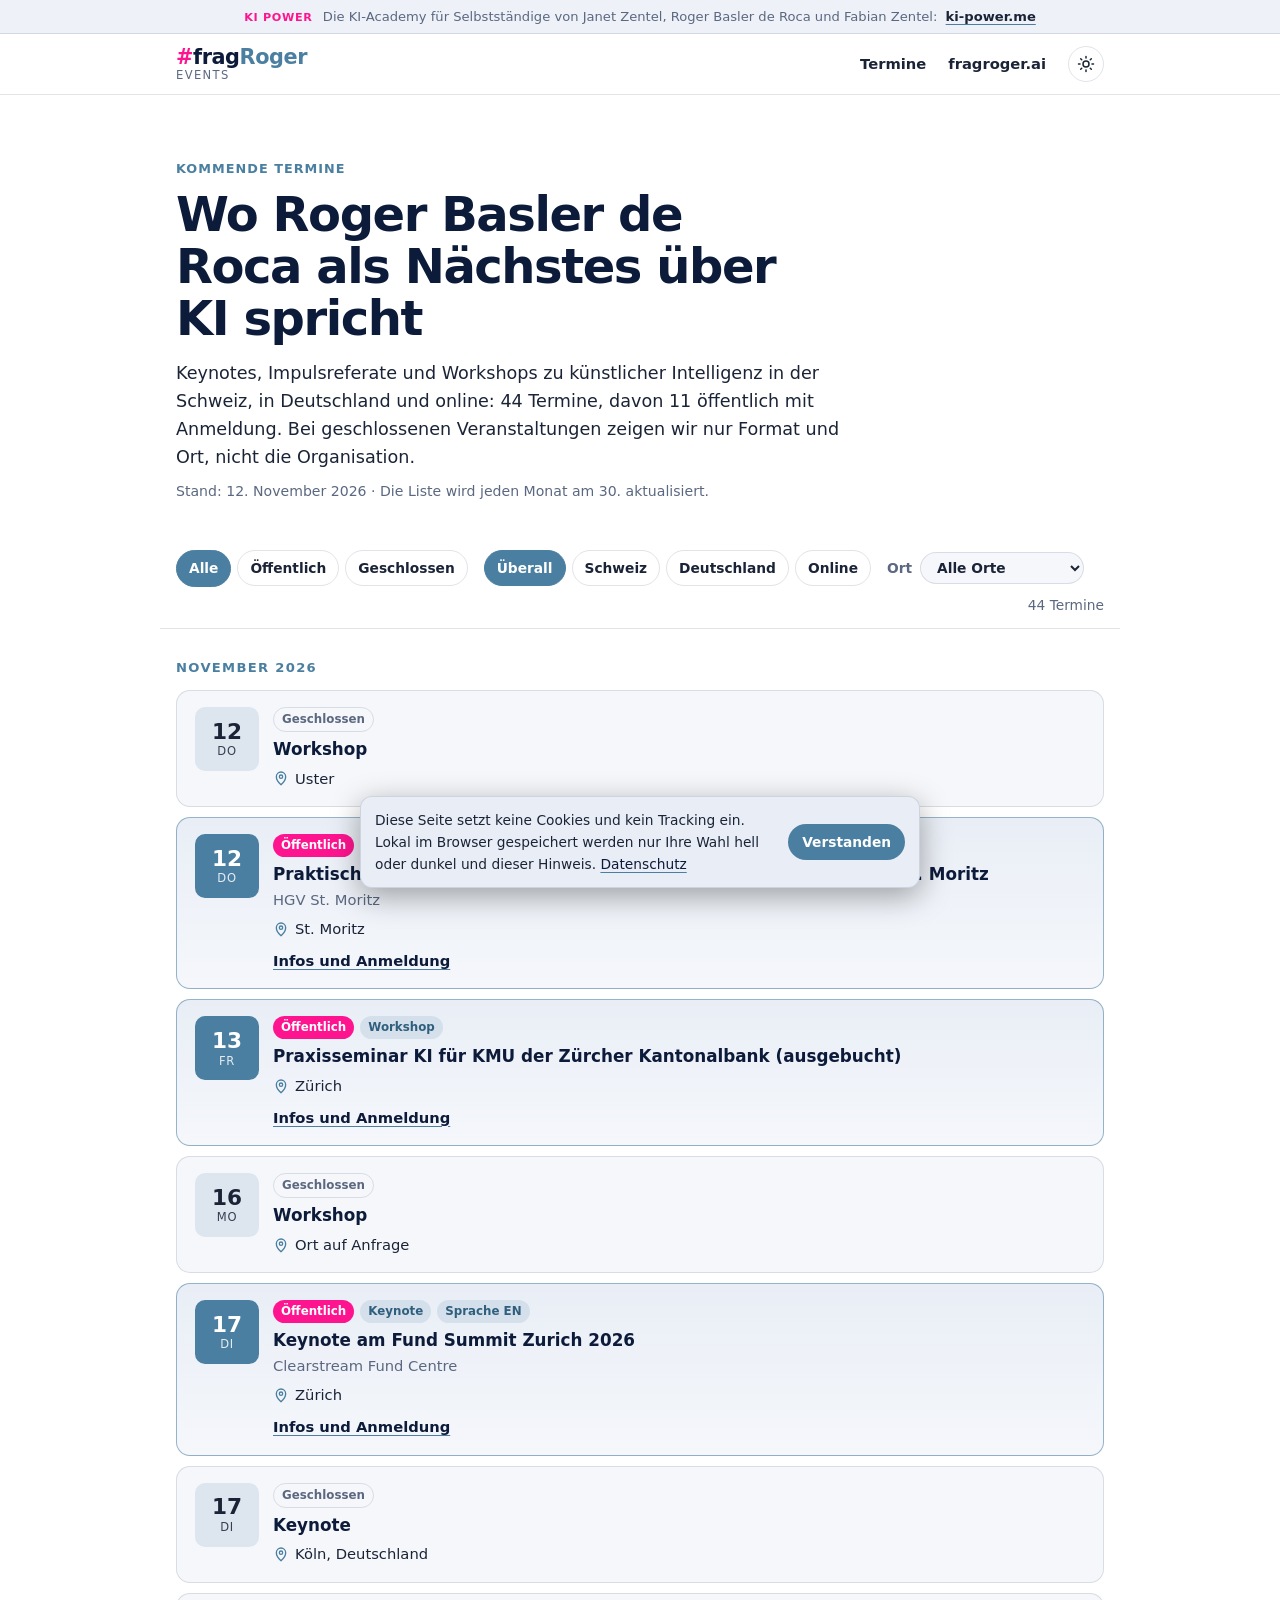
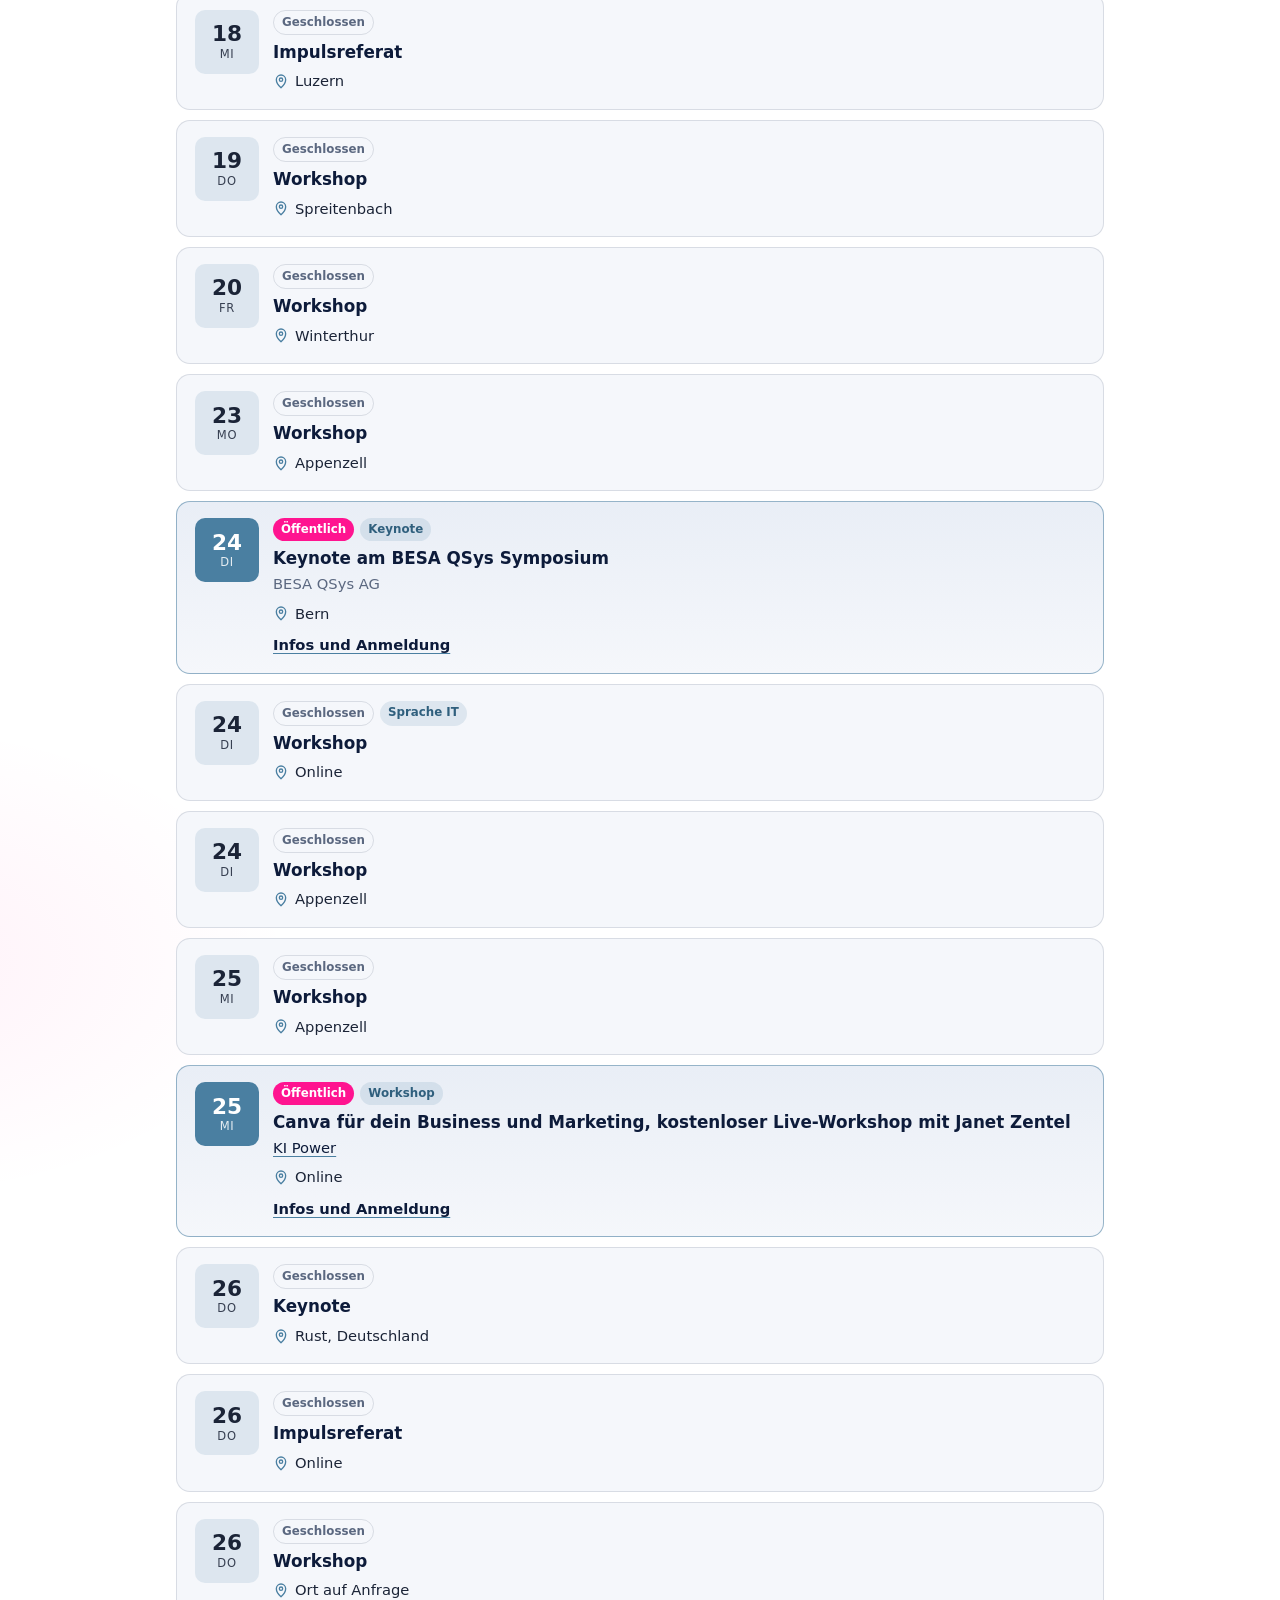
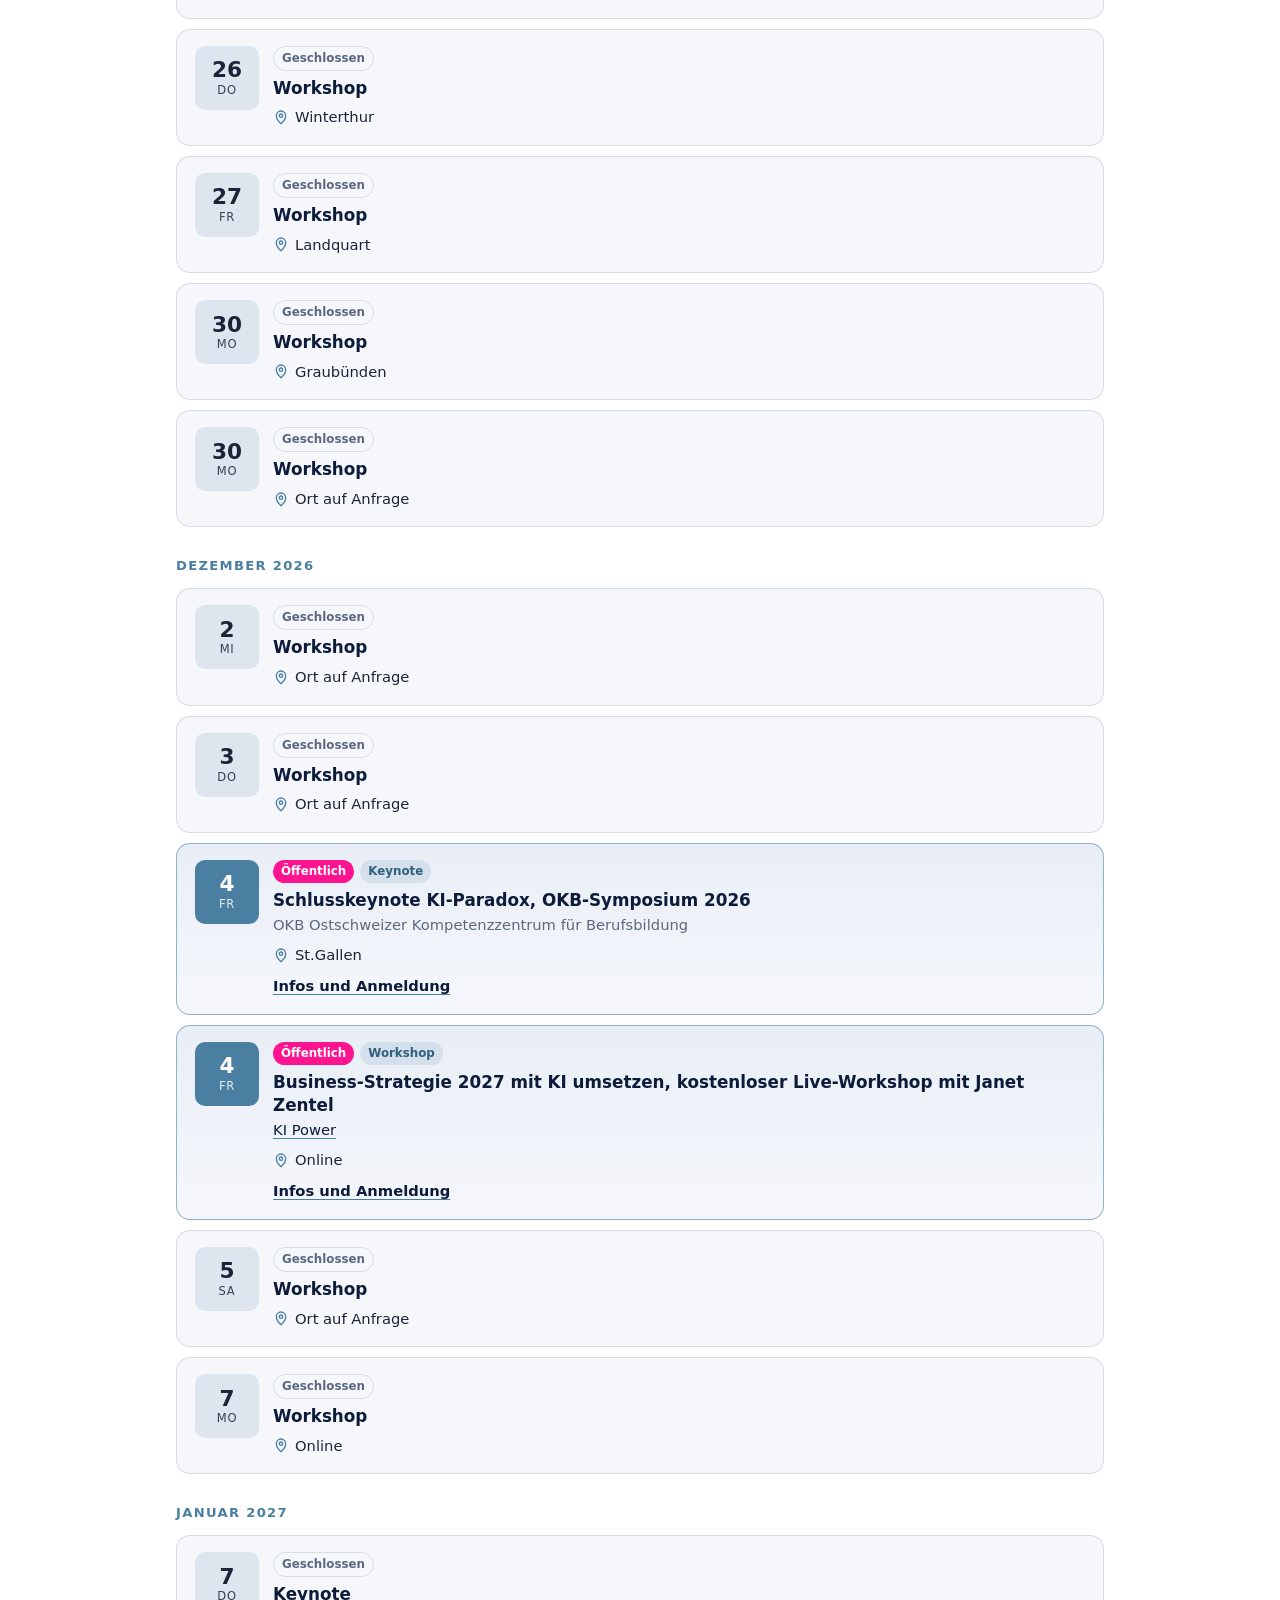
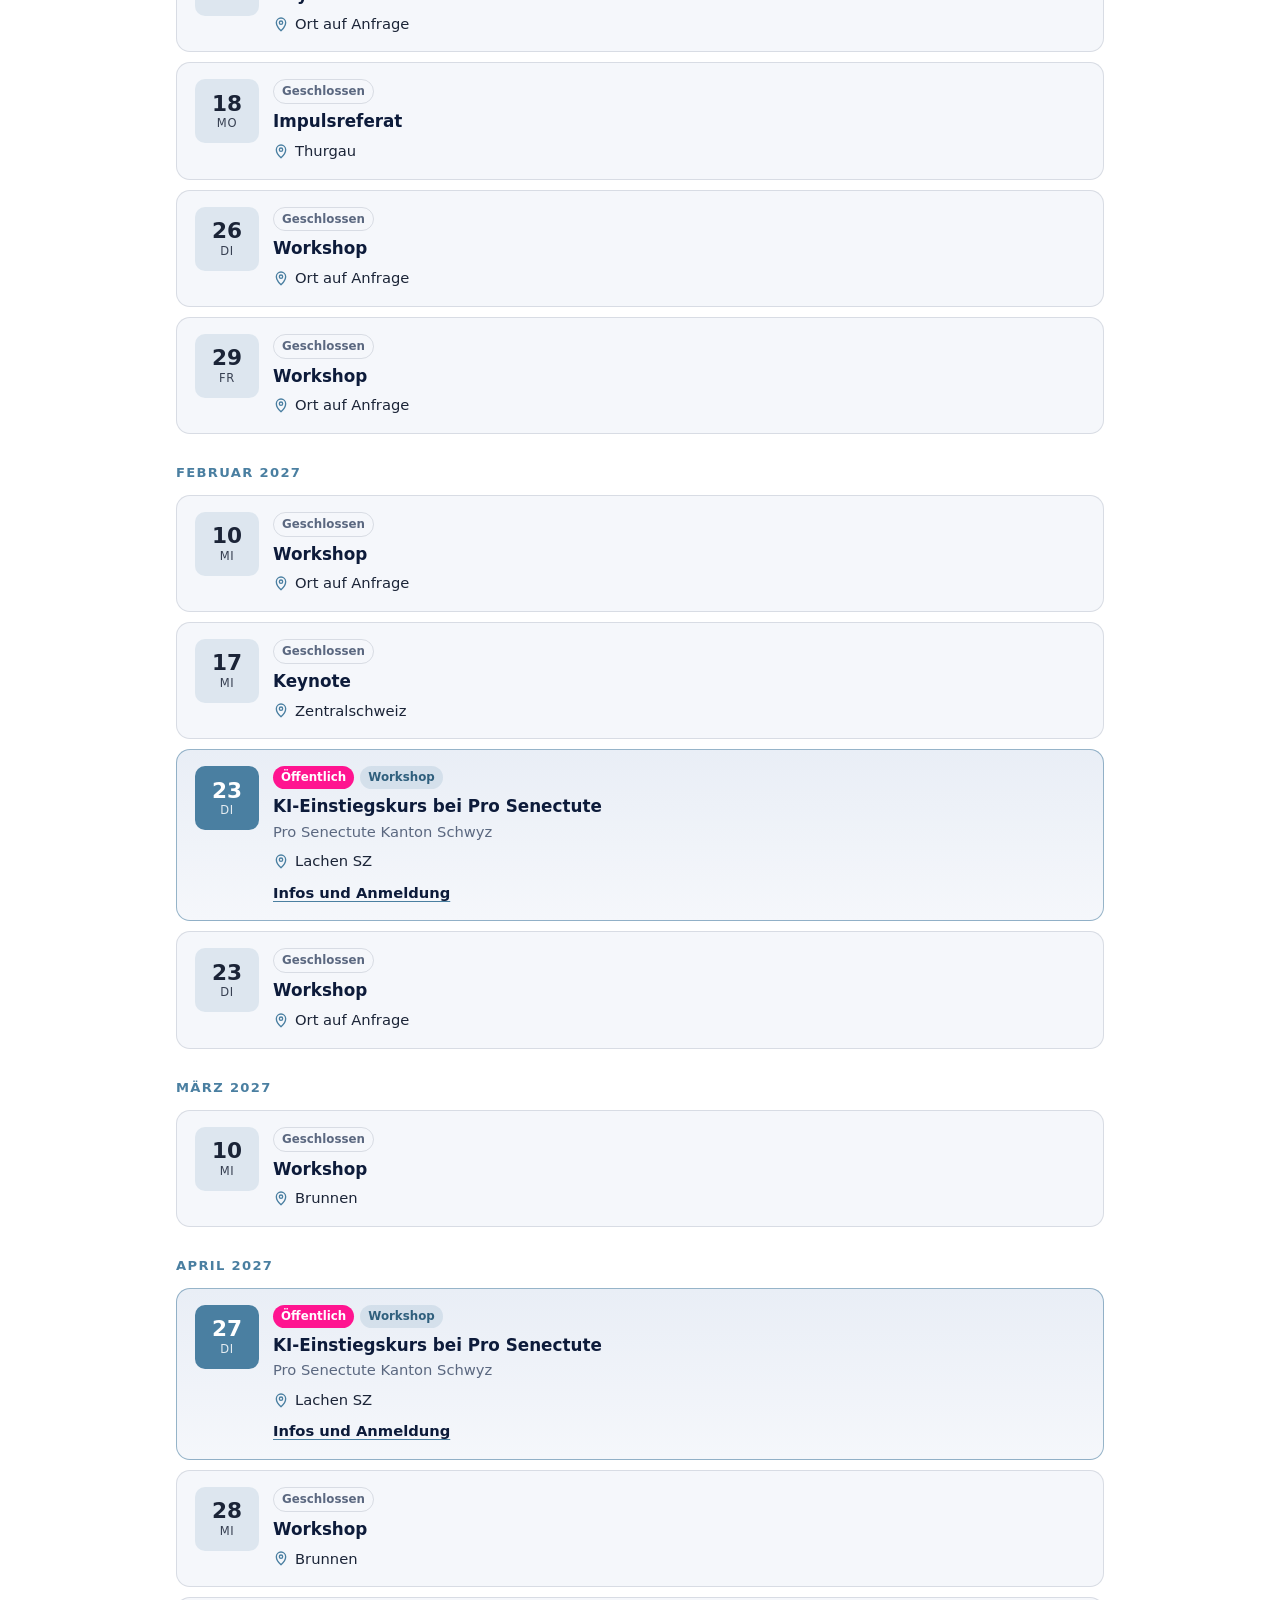
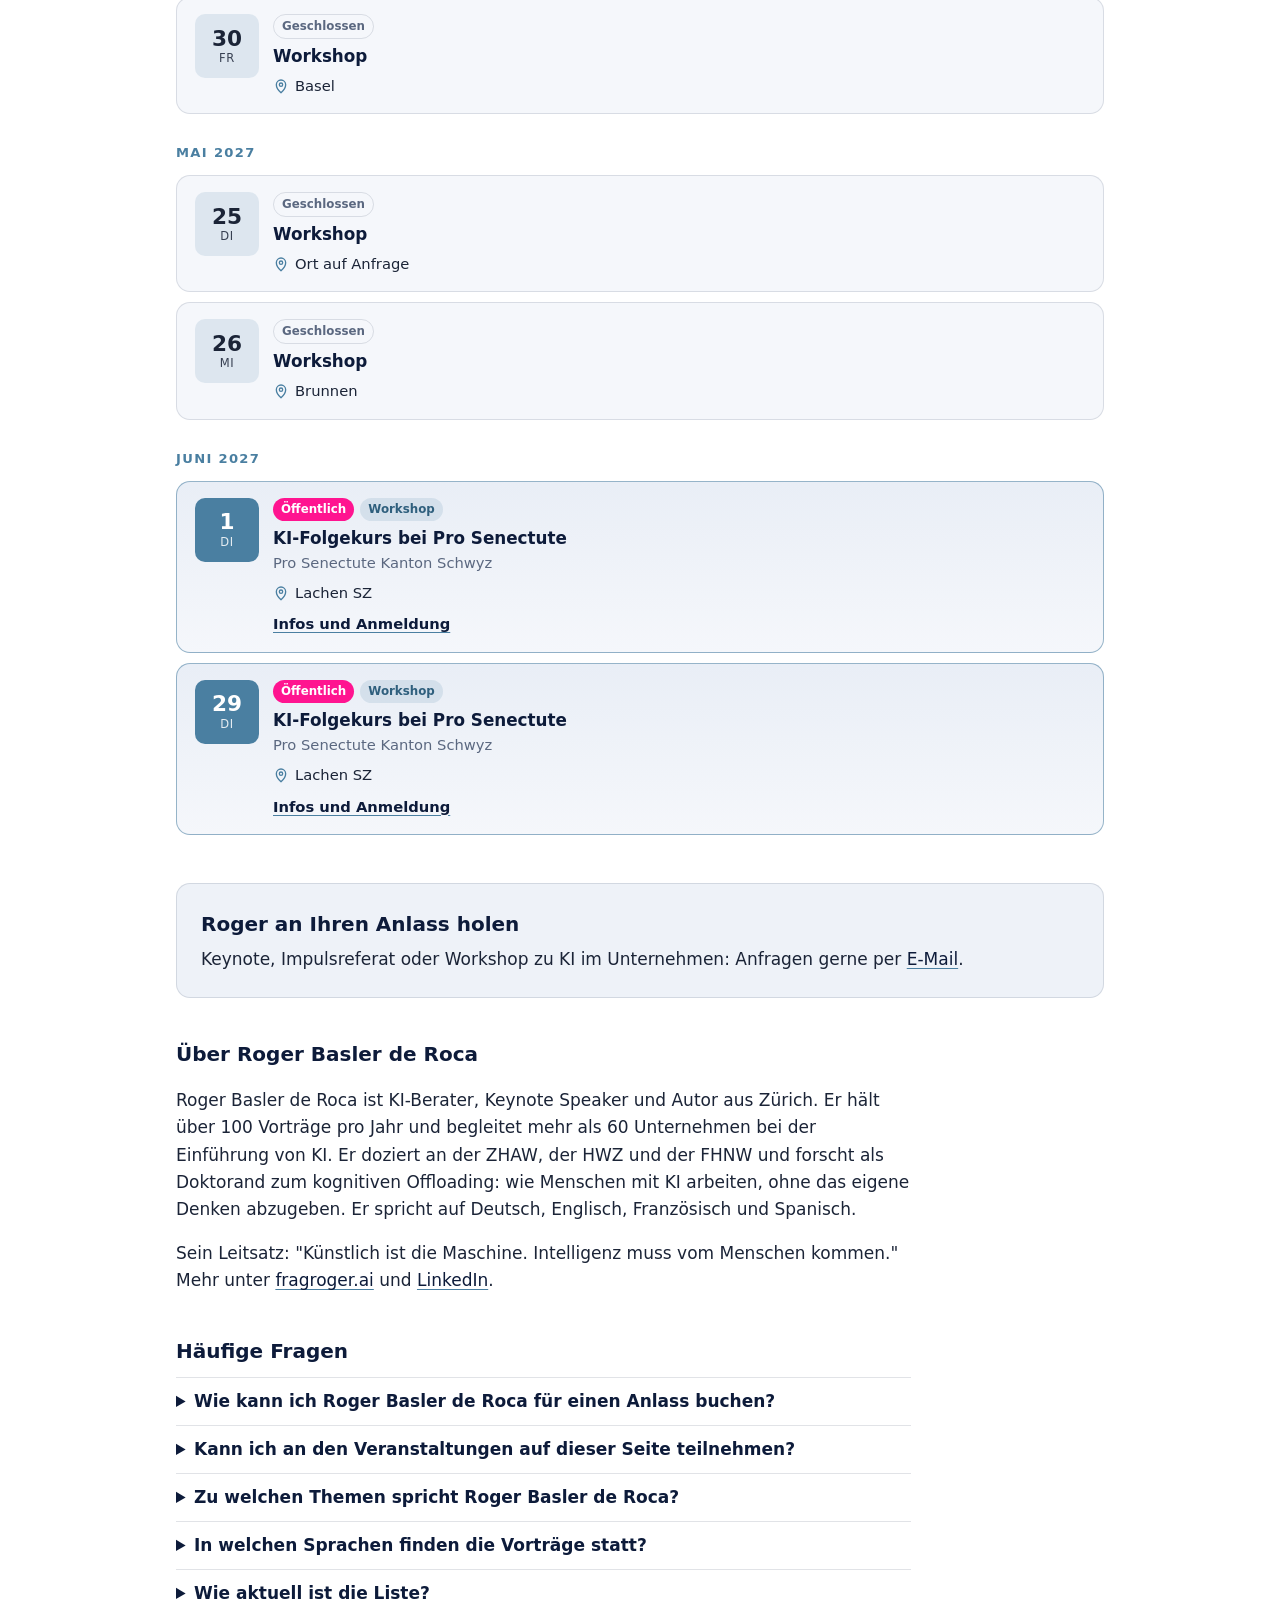
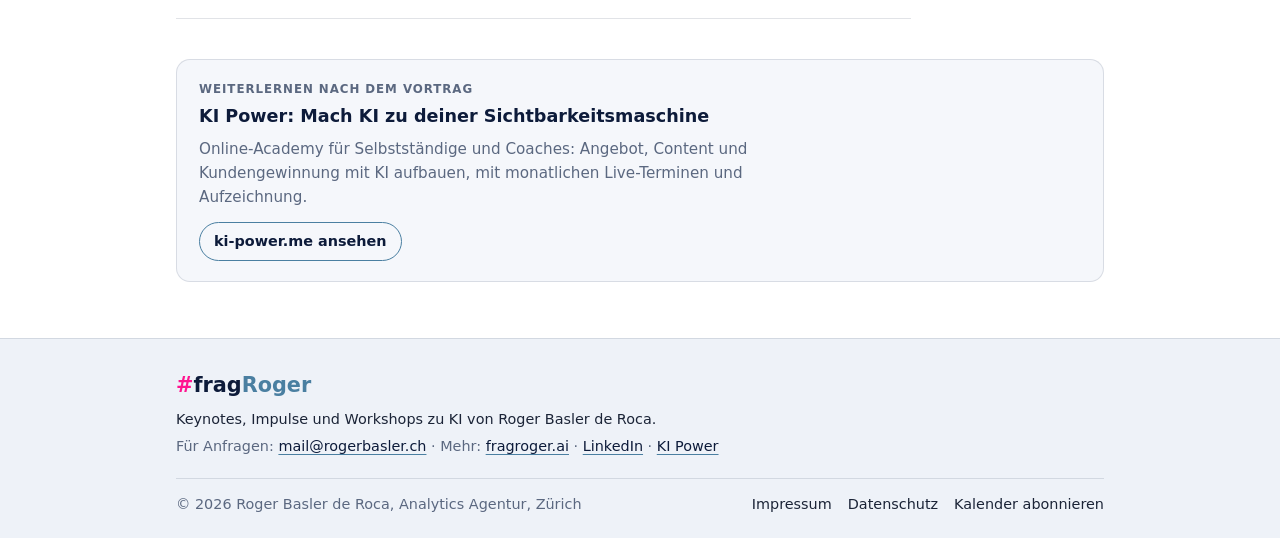
==== commit 09c5045a: "Keine Uhrzeit auf Event-Karten, KI Power als Veranstalter verlinkt Co-Authored-By: Claude Fable 5.1 " ====
--- a/index.html
+++ b/index.html
@@ -103,7 +103,7 @@
 <li class="ev is-public" data-land="Schweiz" data-stadt="St. Moritz" data-art="oeffentlich">
   <time class="ev-date" datetime="2026-11-12T18:00:00Z" aria-hidden="true"><span class="ev-day">12</span><span class="ev-wd">Do</span></time>
   <div class="ev-body">
-    <p class="ev-tags"><span class="tag tag-public">Öffentlich</span><span class="tag">Keynote</span><span class="tag">19:00 Uhr</span></p>
+    <p class="ev-tags"><span class="tag tag-public">Öffentlich</span><span class="tag">Keynote</span></p>
     <h3 class="ev-title">Praktische KI-Umsetzung im Betrieb, Herbstanlass 2026 des HGV St. Moritz</h3>
     <p class="ev-sub">HGV St. Moritz</p>
     <p class="ev-where"><svg viewBox="0 0 24 24" aria-hidden="true"><path d="M12 22s7-6.1 7-12a7 7 0 1 0-14 0c0 5.9 7 12 7 12z"/><circle cx="12" cy="10" r="2.5"/></svg><span class="sr-only">12. November 2026, </span>St. Moritz</p>
@@ -233,9 +233,9 @@
 <li class="ev is-public" data-land="Online" data-stadt="Online" data-art="oeffentlich">
   <time class="ev-date" datetime="2026-11-25T17:30:00Z" aria-hidden="true"><span class="ev-day">25</span><span class="ev-wd">Mi</span></time>
   <div class="ev-body">
-    <p class="ev-tags"><span class="tag tag-public">Öffentlich</span><span class="tag">Workshop</span><span class="tag">18:30 Uhr</span></p>
+    <p class="ev-tags"><span class="tag tag-public">Öffentlich</span><span class="tag">Workshop</span></p>
     <h3 class="ev-title">Canva für dein Business und Marketing, kostenloser Live-Workshop mit Janet Zentel</h3>
-    <p class="ev-sub">KI Power</p>
+    <p class="ev-sub"><a href="https://ki-power.me/?utm_source=events.fragroger.ai&amp;utm_medium=referral&amp;utm_campaign=event" rel="noopener">KI Power</a></p>
     <p class="ev-where"><svg viewBox="0 0 24 24" aria-hidden="true"><path d="M12 22s7-6.1 7-12a7 7 0 1 0-14 0c0 5.9 7 12 7 12z"/><circle cx="12" cy="10" r="2.5"/></svg><span class="sr-only">25. November 2026, </span>Online</p>
     <p class="ev-cta"><a href="https://ki-power.me/canva-workshop" rel="noopener">Infos und Anmeldung</a></p>
   </div>
@@ -348,9 +348,9 @@
 <li class="ev is-public" data-land="Online" data-stadt="Online" data-art="oeffentlich">
   <time class="ev-date" datetime="2026-12-04T17:00:00Z" aria-hidden="true"><span class="ev-day">4</span><span class="ev-wd">Fr</span></time>
   <div class="ev-body">
-    <p class="ev-tags"><span class="tag tag-public">Öffentlich</span><span class="tag">Workshop</span><span class="tag">18:00 Uhr</span></p>
+    <p class="ev-tags"><span class="tag tag-public">Öffentlich</span><span class="tag">Workshop</span></p>
     <h3 class="ev-title">Business-Strategie 2027 mit KI umsetzen, kostenloser Live-Workshop mit Janet Zentel</h3>
-    <p class="ev-sub">KI Power</p>
+    <p class="ev-sub"><a href="https://ki-power.me/?utm_source=events.fragroger.ai&amp;utm_medium=referral&amp;utm_campaign=event" rel="noopener">KI Power</a></p>
     <p class="ev-where"><svg viewBox="0 0 24 24" aria-hidden="true"><path d="M12 22s7-6.1 7-12a7 7 0 1 0-14 0c0 5.9 7 12 7 12z"/><circle cx="12" cy="10" r="2.5"/></svg><span class="sr-only">4. Dezember 2026, </span>Online</p>
     <p class="ev-cta"><a href="https://ki-power.me/strategie-2027" rel="noopener">Infos und Anmeldung</a></p>
   </div>
@@ -393,7 +393,7 @@
 <li class="ev" data-land="Schweiz" data-stadt="Thurgau" data-art="geschlossen">
   <time class="ev-date" datetime="2027-01-18T17:00:00Z" aria-hidden="true"><span class="ev-day">18</span><span class="ev-wd">Mo</span></time>
   <div class="ev-body">
-    <p class="ev-tags"><span class="tag tag-closed">Geschlossen</span><span class="tag">18:00 Uhr</span></p>
+    <p class="ev-tags"><span class="tag tag-closed">Geschlossen</span></p>
     <h3 class="ev-title">Impulsreferat</h3>
     
     <p class="ev-where"><svg viewBox="0 0 24 24" aria-hidden="true"><path d="M12 22s7-6.1 7-12a7 7 0 1 0-14 0c0 5.9 7 12 7 12z"/><circle cx="12" cy="10" r="2.5"/></svg><span class="sr-only">18. Januar 2027, </span>Thurgau</p>
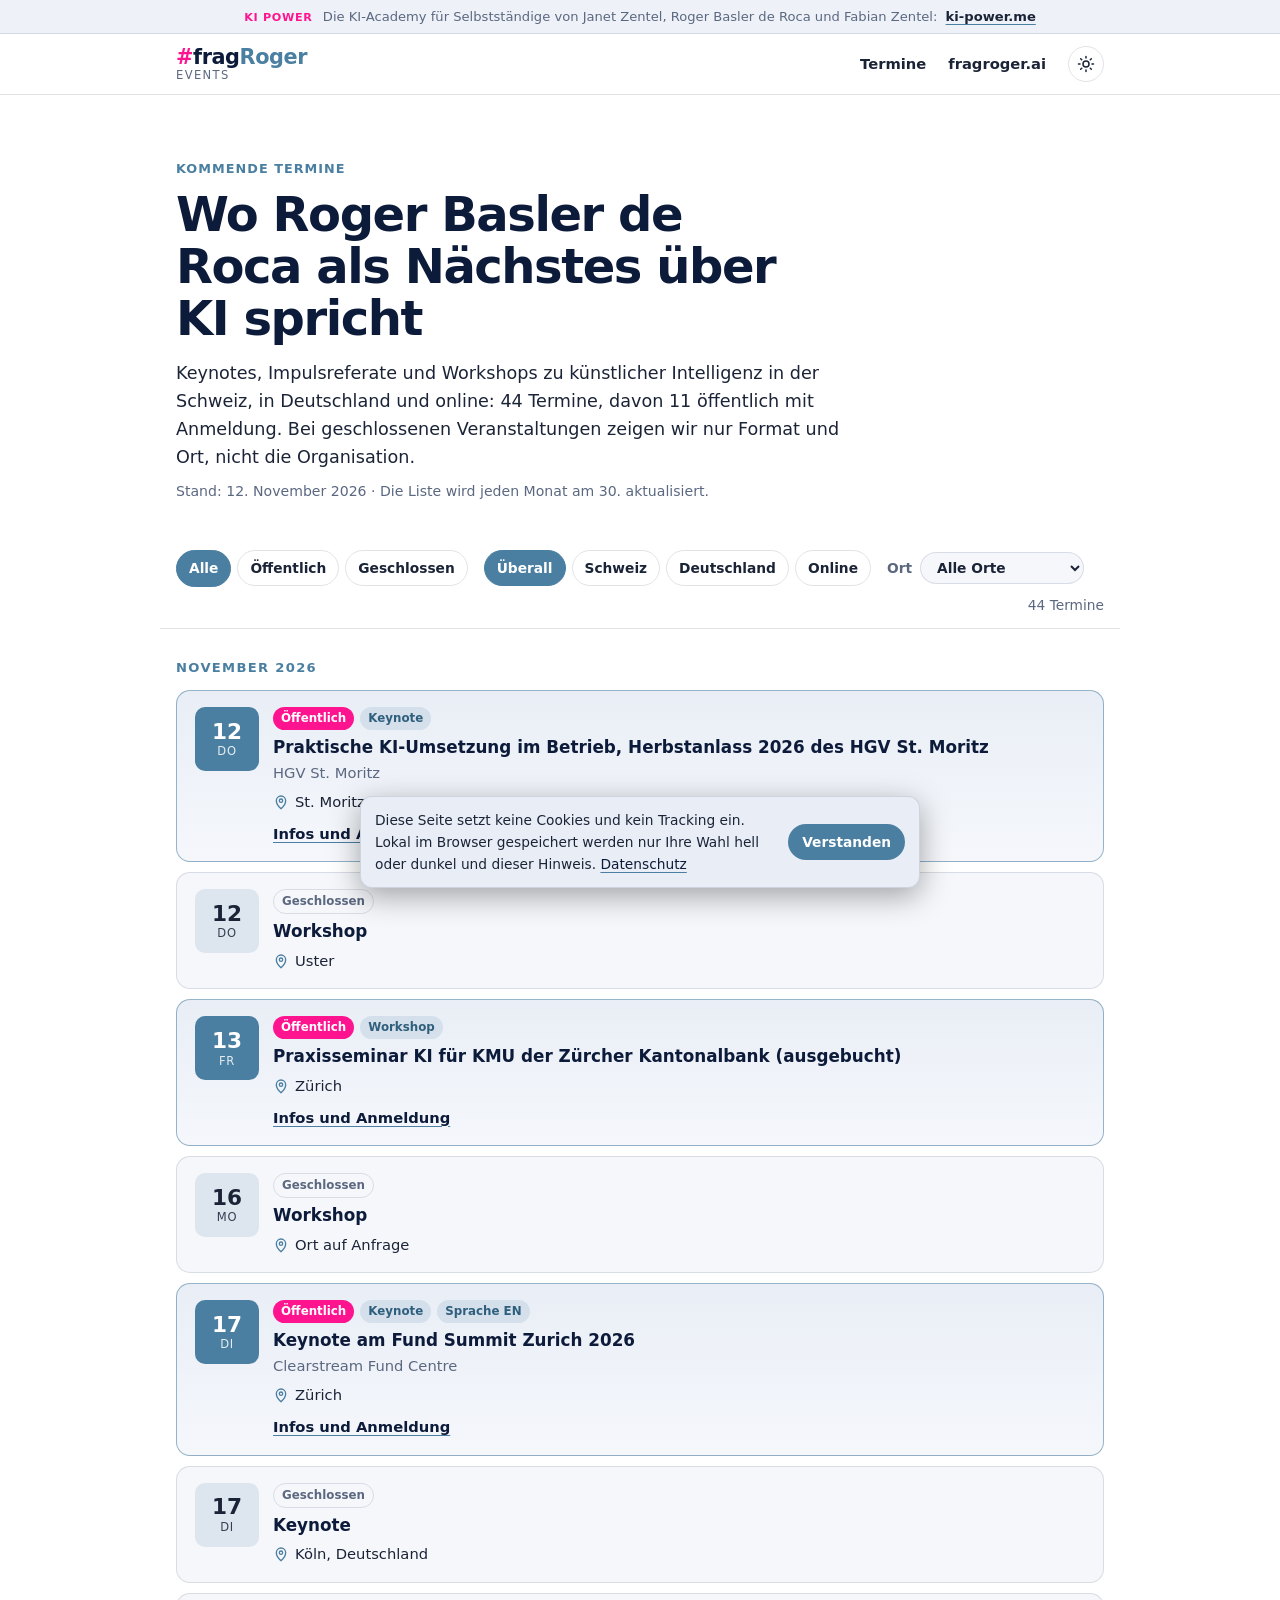
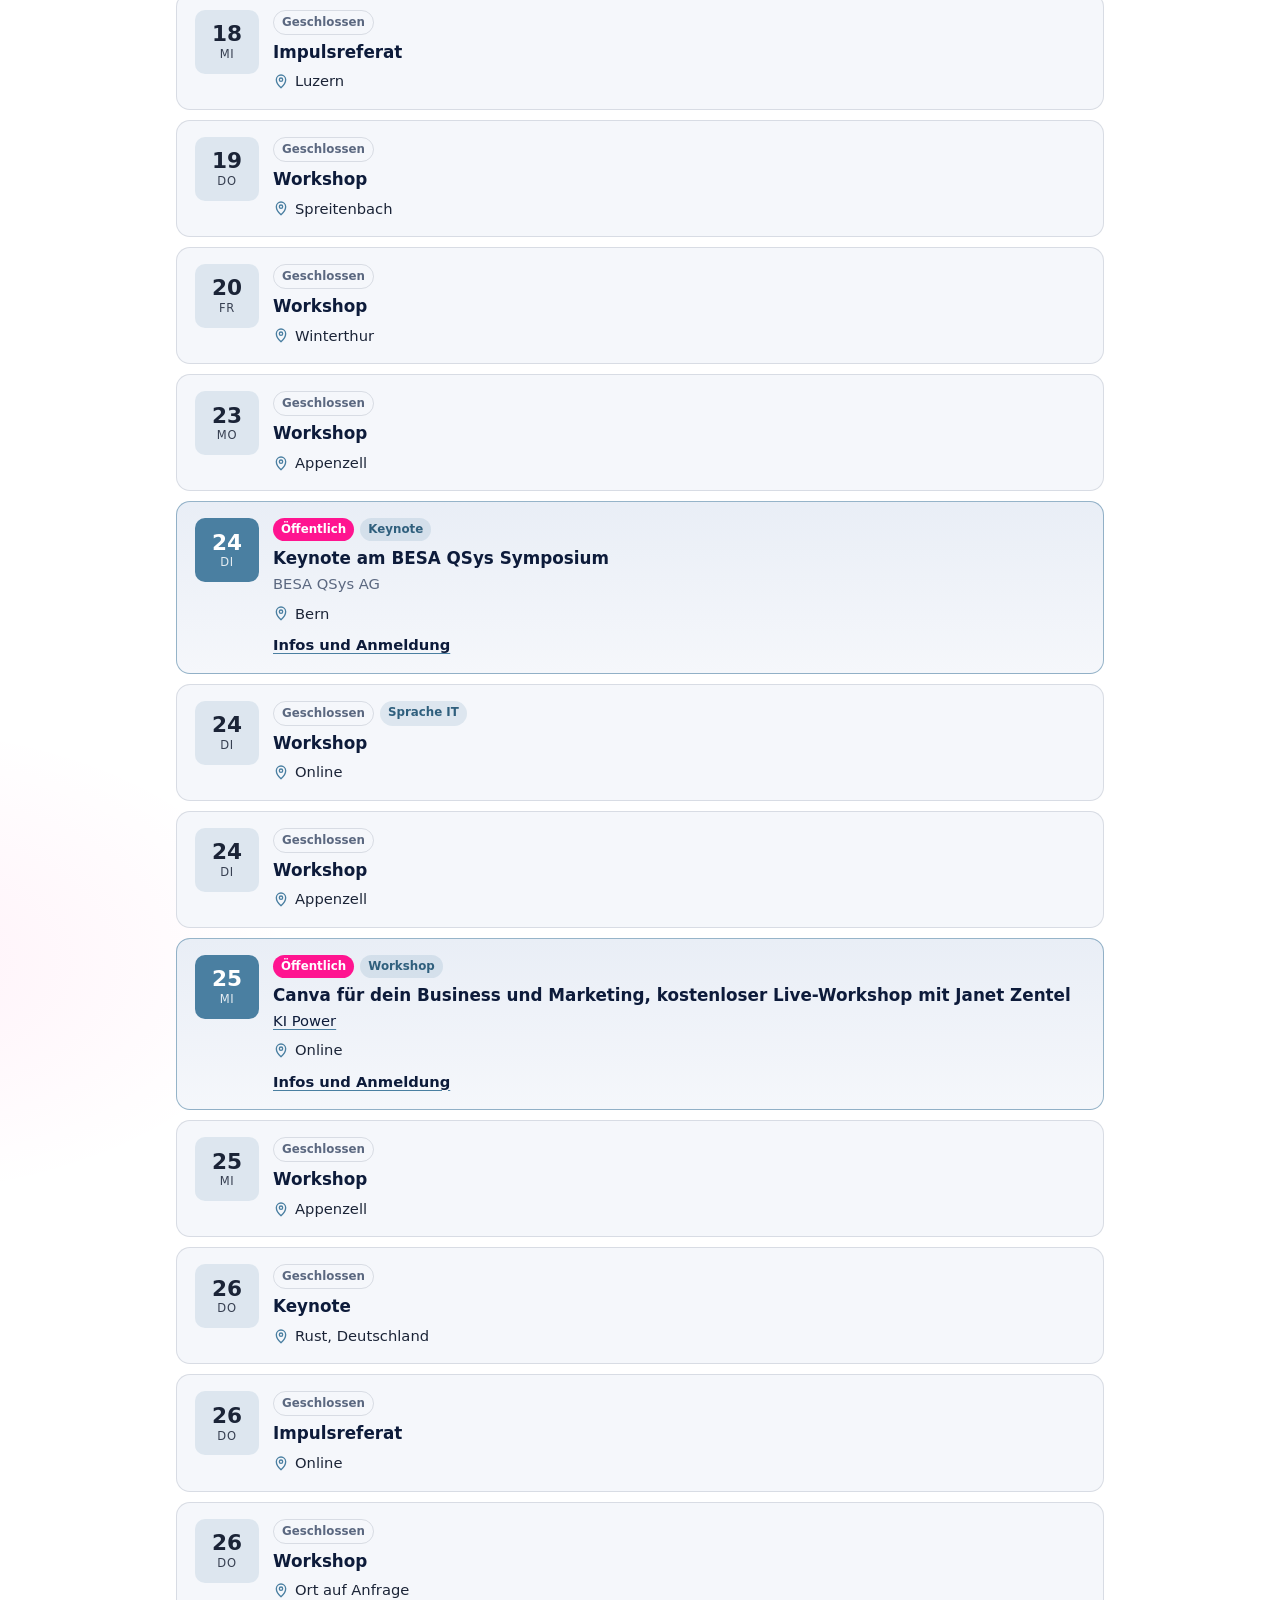
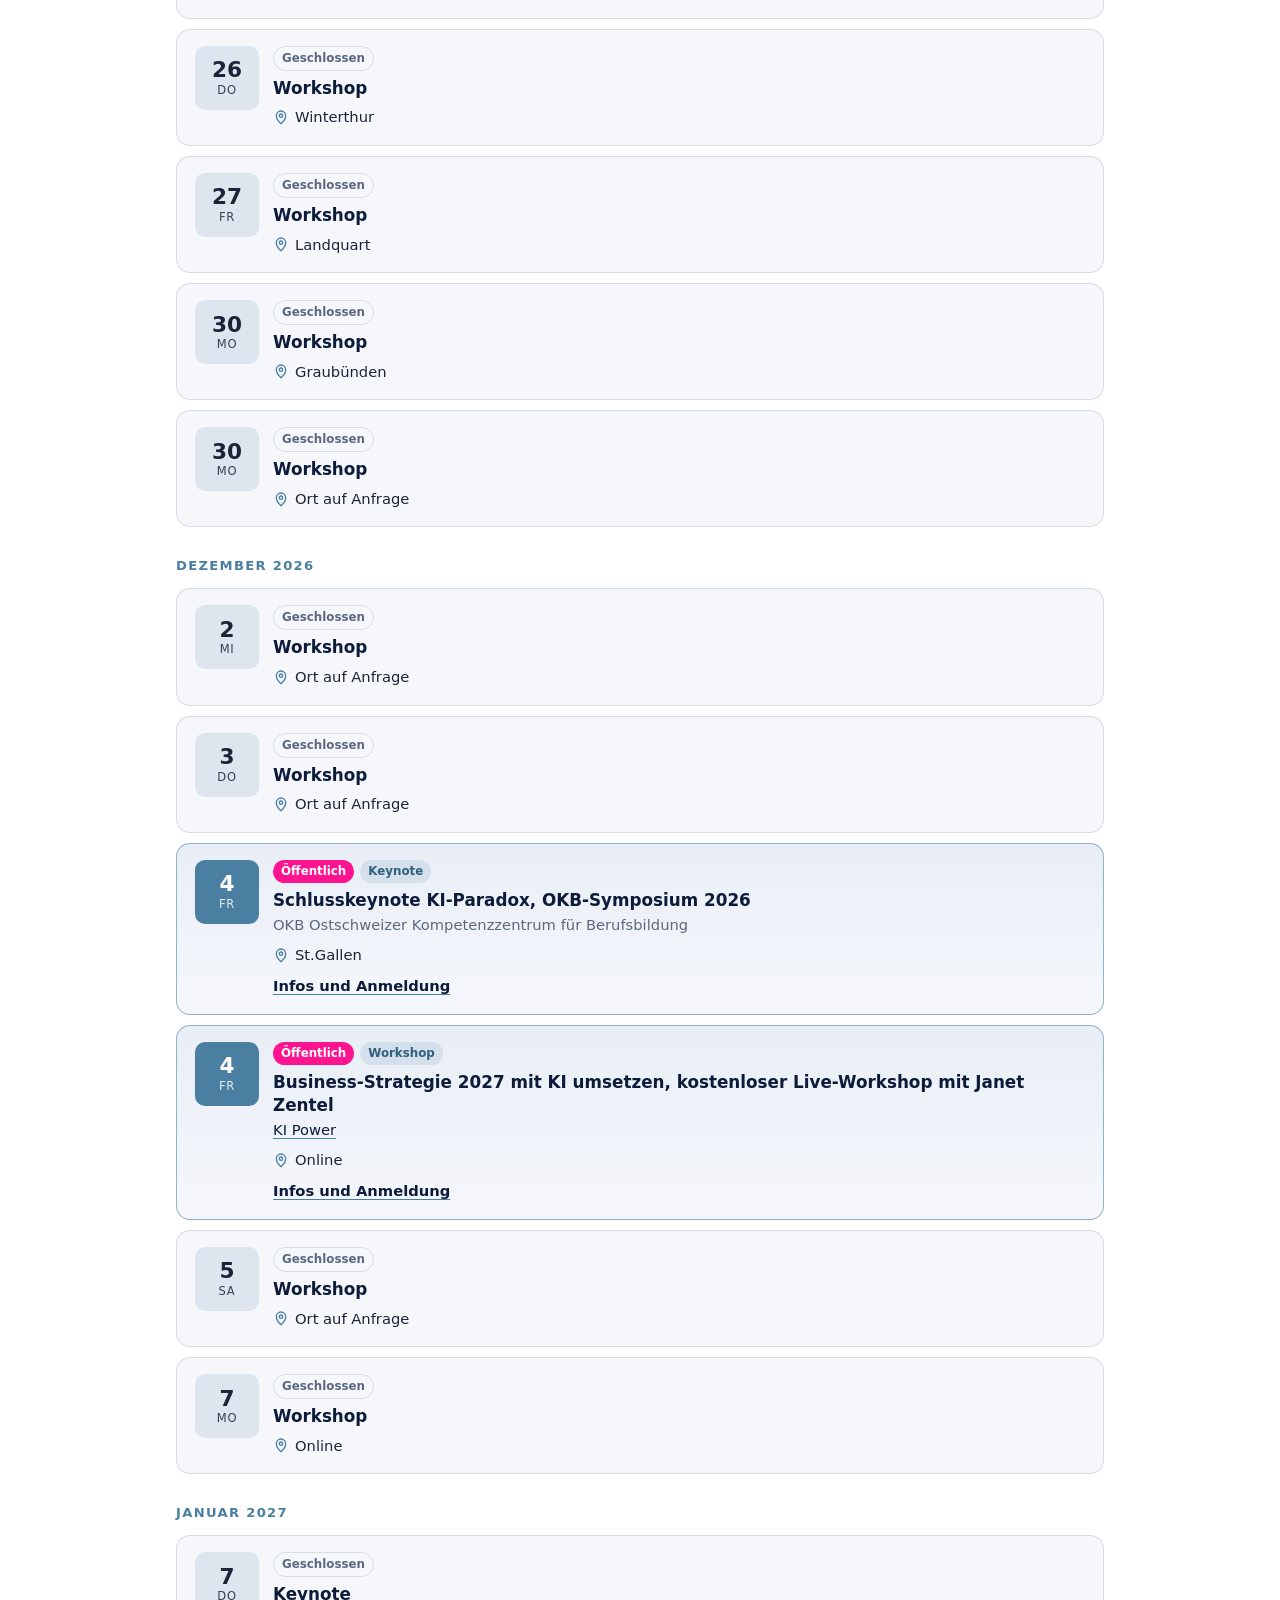
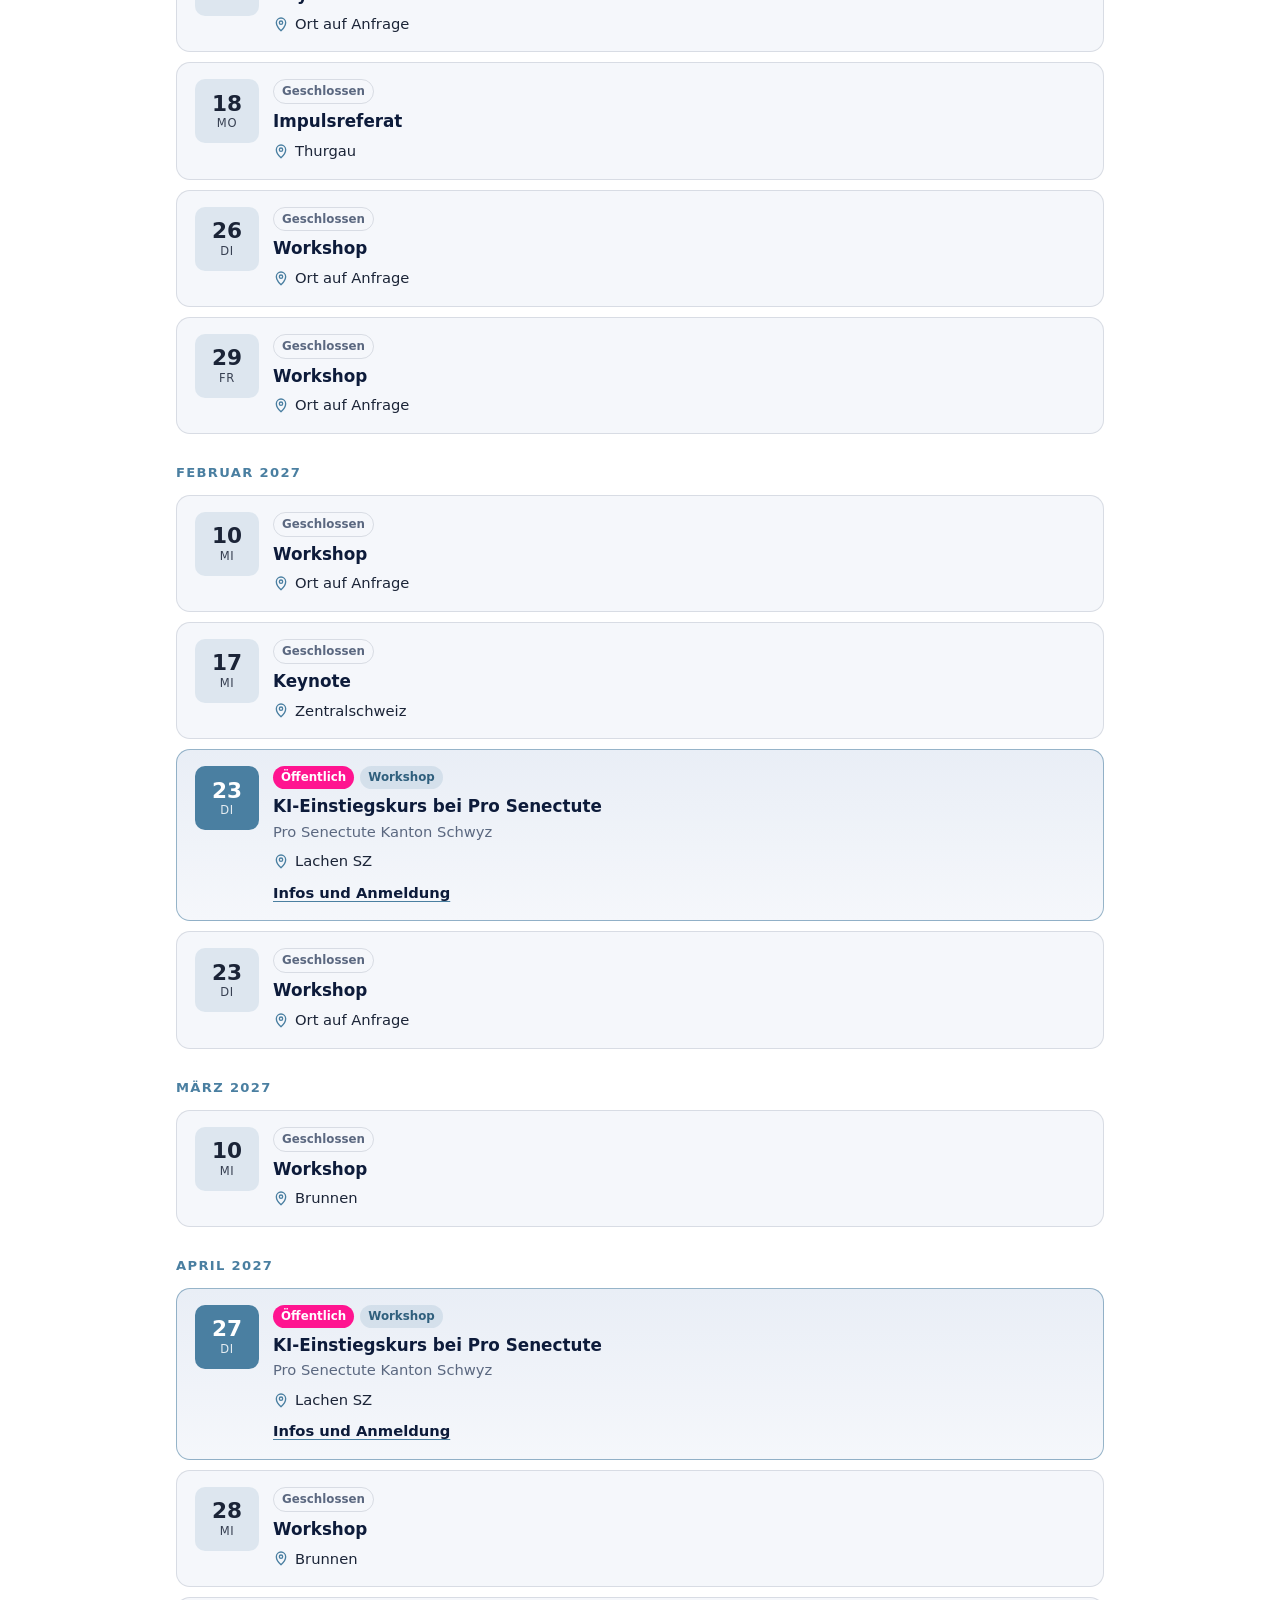
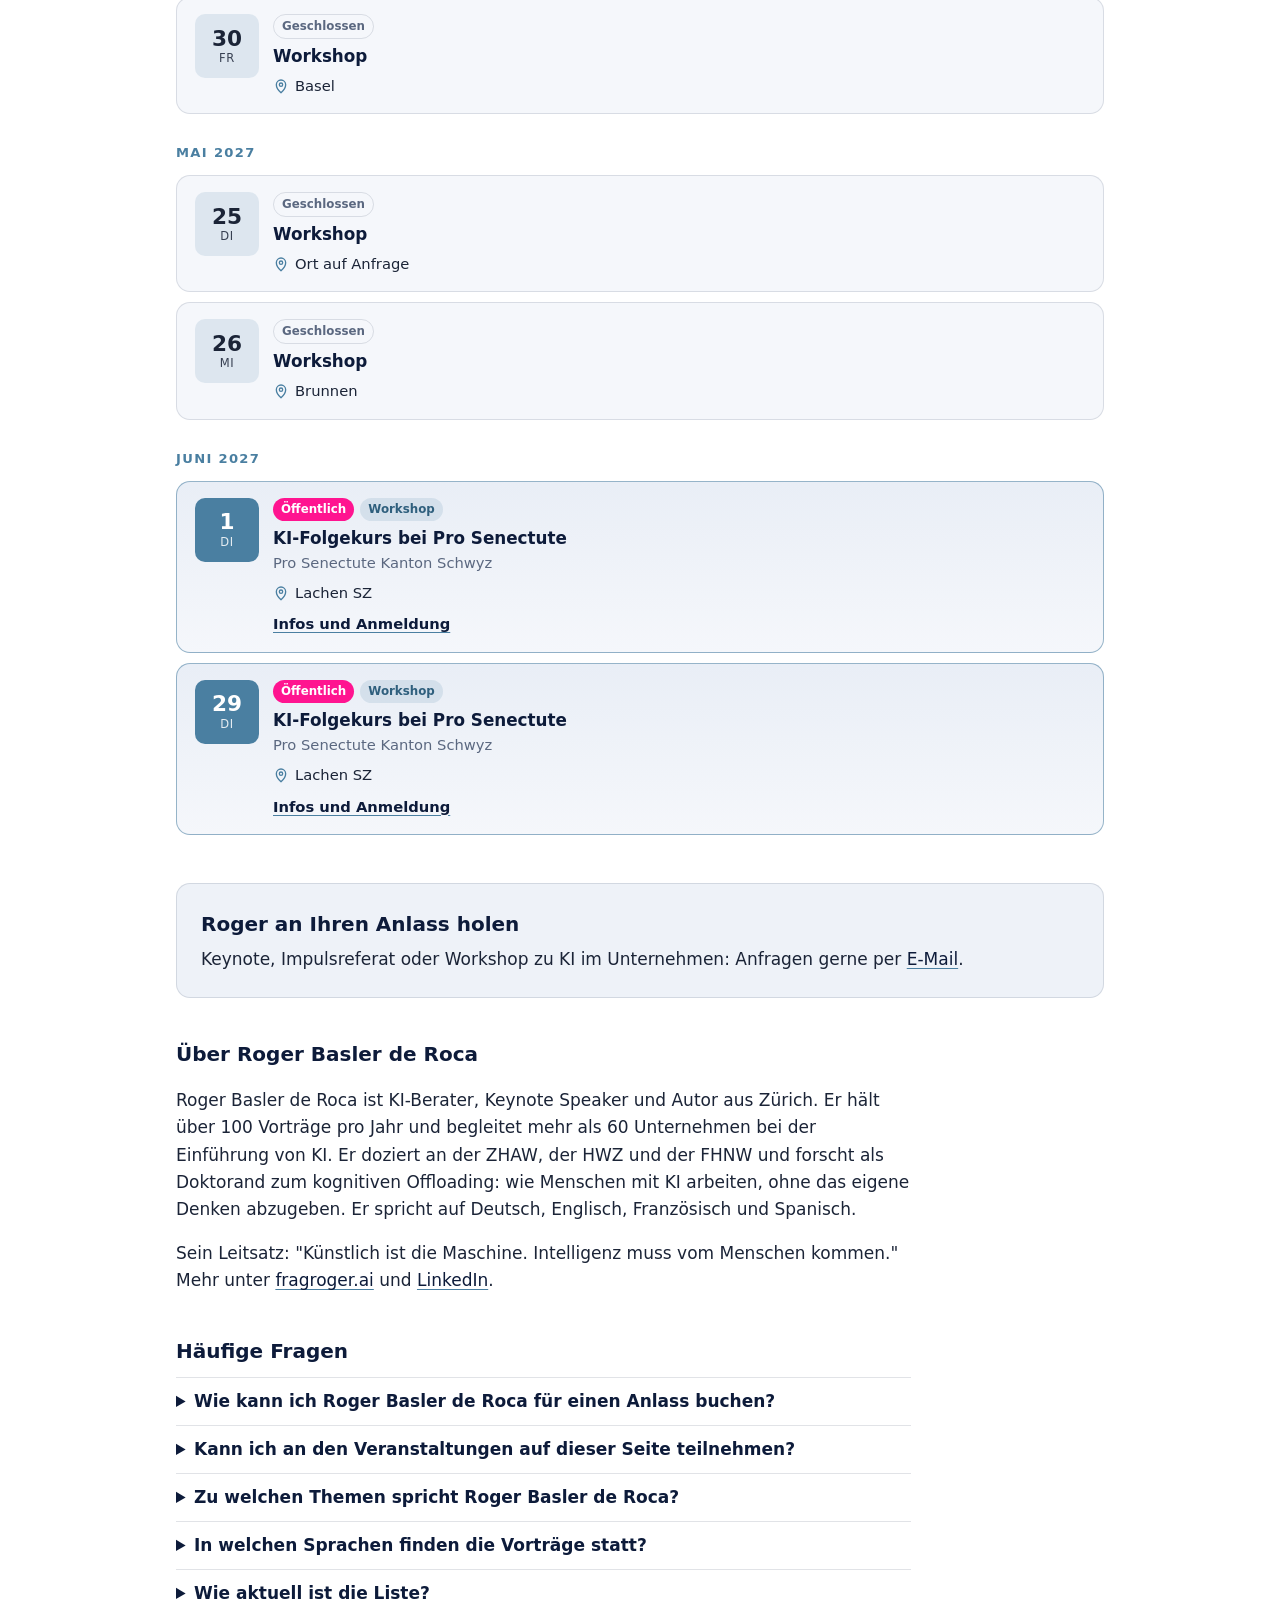
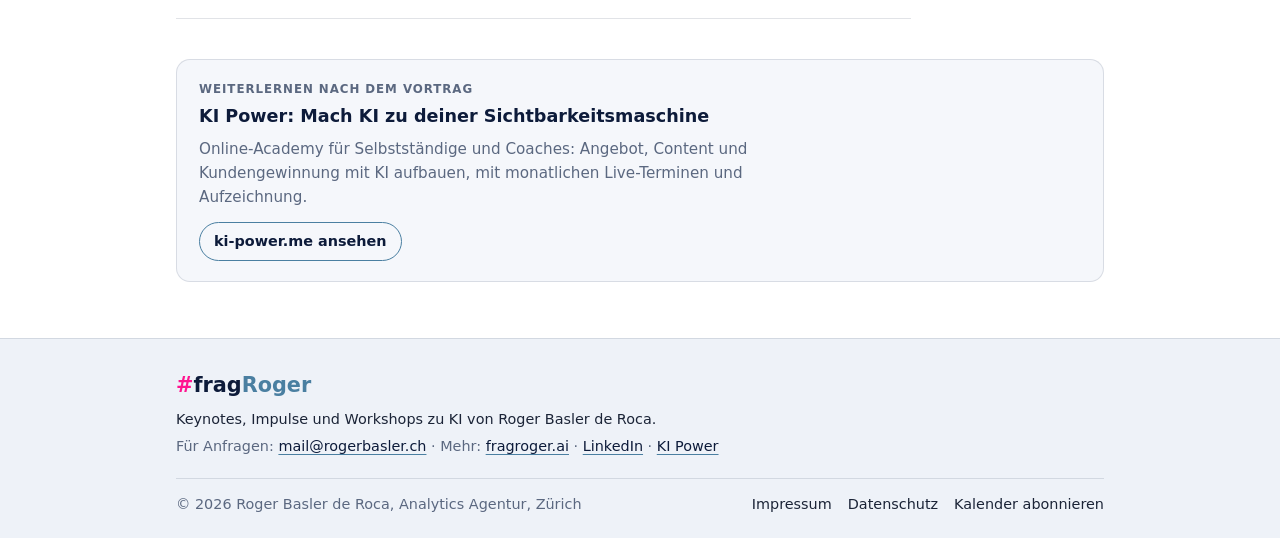
==== commit e0ea04d5: "Uhrzeiten entfernt, KI Power verlinkt" ====
--- a/index.html
+++ b/index.html
@@ -36,7 +36,7 @@
 <link rel="alternate" type="text/calendar" title="Öffentliche Termine (iCal)" href="https://events.fragroger.ai/kalender.ics">
 <script>(function(){try{var t=localStorage.getItem('frev-theme');if(!t){t=window.matchMedia&&window.matchMedia('(prefers-color-scheme: light)').matches?'light':'dark';}document.documentElement.setAttribute('data-theme',t);}catch(e){}})();</script>
 <link rel="stylesheet" href="assets/style.css?v=20261112">
-<script type="application/ld+json">{"@context":"https://schema.org","@graph":[{"@type":"WebSite","@id":"https://events.fragroger.ai/#website","url":"https://events.fragroger.ai/","name":"#fragRoger Events","inLanguage":"de-CH","publisher":{"@id":"https://fragroger.ai/#roger"}},{"@type":"Person","@id":"https://fragroger.ai/#roger","name":"Roger Basler de Roca","jobTitle":"KI-Berater, Keynote Speaker, Autor und Doktorand (kognitives Offloading)","url":"https://fragroger.ai","image":"https://events.fragroger.ai/assets/og-image.png","worksFor":{"@type":"Organization","name":"Analytics Agentur","address":{"@type":"PostalAddress","streetAddress":"The Circle 6","postalCode":"8058","addressLocality":"Zürich","addressCountry":"CH"}},"knowsAbout":["Künstliche Intelligenz","KI im Unternehmen","KI-Kompetenz","Agentic AI","Kognitives Offloading","Digitale Souveränität","EU AI Act"],"knowsLanguage":["de","en","fr","es"],"sameAs":["https://www.linkedin.com/in/rogerbasler","https://www.rogerbasler.ch","https://fragroger.ai","https://ki-power.me","https://www.youtube.com/watch?v=nSkHqpvobD8"]},{"@type":"CollectionPage","@id":"https://events.fragroger.ai/#webpage","url":"https://events.fragroger.ai/","name":"Events und Keynotes von Roger Basler de Roca","isPartOf":{"@id":"https://events.fragroger.ai/#website"},"about":{"@id":"https://fragroger.ai/#roger"},"inLanguage":"de-CH","dateModified":"2026-11-12","mainEntity":{"@type":"ItemList","numberOfItems":11,"itemListElement":[{"@type":"ListItem","position":1,"item":{"@id":"https://events.fragroger.ai/#event-1"}},{"@type":"ListItem","position":2,"item":{"@id":"https://events.fragroger.ai/#event-2"}},{"@type":"ListItem","position":3,"item":{"@id":"https://events.fragroger.ai/#event-3"}},{"@type":"ListItem","position":4,"item":{"@id":"https://events.fragroger.ai/#event-4"}},{"@type":"ListItem","position":5,"item":{"@id":"https://events.fragroger.ai/#event-5"}},{"@type":"ListItem","position":6,"item":{"@id":"https://events.fragroger.ai/#event-6"}},{"@type":"ListItem","position":7,"item":{"@id":"https://events.fragroger.ai/#event-7"}},{"@type":"ListItem","position":8,"item":{"@id":"https://events.fragroger.ai/#event-8"}},{"@type":"ListItem","position":9,"item":{"@id":"https://events.fragroger.ai/#event-9"}},{"@type":"ListItem","position":10,"item":{"@id":"https://events.fragroger.ai/#event-10"}},{"@type":"ListItem","position":11,"item":{"@id":"https://events.fragroger.ai/#event-11"}}]}},{"@type":"Event","@id":"https://events.fragroger.ai/#event-1","name":"Praktische KI-Umsetzung im Betrieb, Herbstanlass 2026 des HGV St. Moritz","startDate":"2026-11-12T18:00:00Z","description":"Keynote. Veranstalter: HGV St. Moritz. Mit Roger Basler de Roca","eventStatus":"https://schema.org/EventScheduled","eventAttendanceMode":"https://schema.org/OfflineEventAttendanceMode","location":{"@type":"Place","name":"St. Moritz","address":{"@type":"PostalAddress","addressLocality":"St. Moritz","addressCountry":"CH"}},"performer":{"@id":"https://fragroger.ai/#roger"},"organizer":{"@type":"Organization","name":"HGV St. Moritz","url":"https://www.hgv-stmoritz.ch/aktuell"},"url":"https://www.hgv-stmoritz.ch/aktuell","inLanguage":"de","image":"https://events.fragroger.ai/assets/og-image.png"},{"@type":"Event","@id":"https://events.fragroger.ai/#event-2","name":"Praxisseminar KI für KMU der Zürcher Kantonalbank (ausgebucht)","startDate":"2026-11-13","description":"Workshop. Mit Roger Basler de Roca","eventStatus":"https://schema.org/EventScheduled","eventAttendanceMode":"https://schema.org/OfflineEventAttendanceMode","location":{"@type":"Place","name":"Zürich","address":{"@type":"PostalAddress","addressLocality":"Zürich","addressCountry":"CH"}},"performer":{"@id":"https://fragroger.ai/#roger"},"url":"https://www.zkb.ch/de/unternehmen/kmu-wissen/angebote/praxisseminar-ki-fuer-kmu.html","inLanguage":"de","image":"https://events.fragroger.ai/assets/og-image.png"},{"@type":"Event","@id":"https://events.fragroger.ai/#event-3","name":"Keynote am Fund Summit Zurich 2026","startDate":"2026-11-17","description":"Keynote. Veranstalter: Clearstream Fund Centre. Mit Roger Basler de Roca","eventStatus":"https://schema.org/EventScheduled","eventAttendanceMode":"https://schema.org/OfflineEventAttendanceMode","location":{"@type":"Place","name":"Zürich","address":{"@type":"PostalAddress","addressLocality":"Zürich","addressCountry":"CH"}},"performer":{"@id":"https://fragroger.ai/#roger"},"organizer":{"@type":"Organization","name":"Clearstream Fund Centre","url":"https://fundsummit-zurich-2026.deutsche-boerse-events.com/"},"url":"https://fundsummit-zurich-2026.deutsche-boerse-events.com/","inLanguage":"en","image":"https://events.fragroger.ai/assets/og-image.png"},{"@type":"Event","@id":"https://events.fragroger.ai/#event-4","name":"Keynote am BESA QSys Symposium","startDate":"2026-11-24","description":"Keynote. Veranstalter: BESA QSys AG. Mit Roger Basler de Roca","eventStatus":"https://schema.org/EventScheduled","eventAttendanceMode":"https://schema.org/OfflineEventAttendanceMode","location":{"@type":"Place","name":"Bern","address":{"@type":"PostalAddress","addressLocality":"Bern","addressCountry":"CH"}},"performer":{"@id":"https://fragroger.ai/#roger"},"organizer":{"@type":"Organization","name":"BESA QSys AG","url":"https://besaqsys.ch/de/node/579"},"url":"https://besaqsys.ch/de/node/579","inLanguage":"de","image":"https://events.fragroger.ai/assets/og-image.png"},{"@type":"Event","@id":"https://events.fragroger.ai/#event-5","name":"Canva für dein Business und Marketing, kostenloser Live-Workshop mit Janet Zentel","startDate":"2026-11-25T17:30:00Z","description":"Workshop. Veranstalter: KI Power. Mit Roger Basler de Roca","eventStatus":"https://schema.org/EventScheduled","eventAttendanceMode":"https://schema.org/OnlineEventAttendanceMode","location":{"@type":"VirtualLocation","url":"https://ki-power.me/canva-workshop"},"performer":{"@id":"https://fragroger.ai/#roger"},"organizer":{"@type":"Organization","name":"KI Power","url":"https://ki-power.me/canva-workshop"},"url":"https://ki-power.me/canva-workshop","inLanguage":"de","image":"https://events.fragroger.ai/assets/og-image.png"},{"@type":"Event","@id":"https://events.fragroger.ai/#event-6","name":"Schlusskeynote KI-Paradox, OKB-Symposium 2026","startDate":"2026-12-04","description":"Keynote. Veranstalter: OKB Ostschweizer Kompetenzzentrum für Berufsbildung. Mit Roger Basler de Roca","eventStatus":"https://schema.org/EventScheduled","eventAttendanceMode":"https://schema.org/OfflineEventAttendanceMode","location":{"@type":"Place","name":"St.Gallen","address":{"@type":"PostalAddress","addressLocality":"St.Gallen","addressCountry":"CH"}},"performer":{"@id":"https://fragroger.ai/#roger"},"organizer":{"@type":"Organization","name":"OKB Ostschweizer Kompetenzzentrum für Berufsbildung","url":"https://www.berufsbildung-ost.ch/"},"url":"https://www.berufsbildung-ost.ch/","inLanguage":"de","image":"https://events.fragroger.ai/assets/og-image.png"},{"@type":"Event","@id":"https://events.fragroger.ai/#event-7","name":"Business-Strategie 2027 mit KI umsetzen, kostenloser Live-Workshop mit Janet Zentel","startDate":"2026-12-04T17:00:00Z","description":"Workshop. Veranstalter: KI Power. Mit Roger Basler de Roca","eventStatus":"https://schema.org/EventScheduled","eventAttendanceMode":"https://schema.org/OnlineEventAttendanceMode","location":{"@type":"VirtualLocation","url":"https://ki-power.me/strategie-2027"},"performer":{"@id":"https://fragroger.ai/#roger"},"organizer":{"@type":"Organization","name":"KI Power","url":"https://ki-power.me/strategie-2027"},"url":"https://ki-power.me/strategie-2027","inLanguage":"de","image":"https://events.fragroger.ai/assets/og-image.png"},{"@type":"Event","@id":"https://events.fragroger.ai/#event-8","name":"KI-Einstiegskurs bei Pro Senectute","startDate":"2027-02-23","description":"Workshop. Veranstalter: Pro Senectute Kanton Schwyz. Mit Roger Basler de Roca","eventStatus":"https://schema.org/EventScheduled","eventAttendanceMode":"https://schema.org/OfflineEventAttendanceMode","location":{"@type":"Place","name":"Lachen SZ","address":{"@type":"PostalAddress","addressLocality":"Lachen SZ","addressCountry":"CH"}},"performer":{"@id":"https://fragroger.ai/#roger"},"organizer":{"@type":"Organization","name":"Pro Senectute Kanton Schwyz","url":"https://sz.prosenectute.ch/de/freizeit/kurse.html"},"url":"https://sz.prosenectute.ch/de/freizeit/kurse.html","inLanguage":"de","image":"https://events.fragroger.ai/assets/og-image.png"},{"@type":"Event","@id":"https://events.fragroger.ai/#event-9","name":"KI-Einstiegskurs bei Pro Senectute","startDate":"2027-04-27","description":"Workshop. Veranstalter: Pro Senectute Kanton Schwyz. Mit Roger Basler de Roca","eventStatus":"https://schema.org/EventScheduled","eventAttendanceMode":"https://schema.org/OfflineEventAttendanceMode","location":{"@type":"Place","name":"Lachen SZ","address":{"@type":"PostalAddress","addressLocality":"Lachen SZ","addressCountry":"CH"}},"performer":{"@id":"https://fragroger.ai/#roger"},"organizer":{"@type":"Organization","name":"Pro Senectute Kanton Schwyz","url":"https://sz.prosenectute.ch/de/freizeit/kurse.html"},"url":"https://sz.prosenectute.ch/de/freizeit/kurse.html","inLanguage":"de","image":"https://events.fragroger.ai/assets/og-image.png"},{"@type":"Event","@id":"https://events.fragroger.ai/#event-10","name":"KI-Folgekurs bei Pro Senectute","startDate":"2027-06-01","description":"Workshop. Veranstalter: Pro Senectute Kanton Schwyz. Mit Roger Basler de Roca","eventStatus":"https://schema.org/EventScheduled","eventAttendanceMode":"https://schema.org/OfflineEventAttendanceMode","location":{"@type":"Place","name":"Lachen SZ","address":{"@type":"PostalAddress","addressLocality":"Lachen SZ","addressCountry":"CH"}},"performer":{"@id":"https://fragroger.ai/#roger"},"organizer":{"@type":"Organization","name":"Pro Senectute Kanton Schwyz","url":"https://sz.prosenectute.ch/de/freizeit/kurse.html"},"url":"https://sz.prosenectute.ch/de/freizeit/kurse.html","inLanguage":"de","image":"https://events.fragroger.ai/assets/og-image.png"},{"@type":"Event","@id":"https://events.fragroger.ai/#event-11","name":"KI-Folgekurs bei Pro Senectute","startDate":"2027-06-29","description":"Workshop. Veranstalter: Pro Senectute Kanton Schwyz. Mit Roger Basler de Roca","eventStatus":"https://schema.org/EventScheduled","eventAttendanceMode":"https://schema.org/OfflineEventAttendanceMode","location":{"@type":"Place","name":"Lachen SZ","address":{"@type":"PostalAddress","addressLocality":"Lachen SZ","addressCountry":"CH"}},"performer":{"@id":"https://fragroger.ai/#roger"},"organizer":{"@type":"Organization","name":"Pro Senectute Kanton Schwyz","url":"https://sz.prosenectute.ch/de/freizeit/kurse.html"},"url":"https://sz.prosenectute.ch/de/freizeit/kurse.html","inLanguage":"de","image":"https://events.fragroger.ai/assets/og-image.png"},{"@type":"FAQPage","@id":"https://events.fragroger.ai/#faq","mainEntity":[{"@type":"Question","name":"Wie kann ich Roger Basler de Roca für einen Anlass buchen?","acceptedAnswer":{"@type":"Answer","text":"Anfragen für Keynotes, Impulsreferate und Workshops gehen per E-Mail an mail@rogerbasler.ch. Hilfreich sind Datum, Ort, Publikum, Dauer und Thema."}},{"@type":"Question","name":"Kann ich an den Veranstaltungen auf dieser Seite teilnehmen?","acceptedAnswer":{"@type":"Answer","text":"Öffentliche Termine sind mit einem Link zur Anmeldung beim Veranstalter versehen. Geschlossene Termine sind interne Anlässe von Unternehmen, Verwaltungen oder Verbänden; dort zeigt die Seite nur Datum, Format und Ort."}},{"@type":"Question","name":"Zu welchen Themen spricht Roger Basler de Roca?","acceptedAnswer":{"@type":"Answer","text":"Zu KI im Unternehmen und im Arbeitsalltag: KI-Kompetenz, Agentic AI, digitale Souveränität, EU AI Act und kognitives Offloading, also die Frage, wie Menschen mit KI arbeiten, ohne das eigene Denken abzugeben."}},{"@type":"Question","name":"In welchen Sprachen finden die Vorträge statt?","acceptedAnswer":{"@type":"Answer","text":"Auf Deutsch, Englisch, Französisch und Spanisch. Die Sprache steht beim Termin, wenn sie nicht Deutsch ist."}},{"@type":"Question","name":"Wie aktuell ist die Liste?","acceptedAnswer":{"@type":"Answer","text":"Die Termine werden jeden Monat am 30. aus der Terminplanung übernommen. Massgeblich sind die Angaben der Veranstalter."}}]}]}</script>
+<script type="application/ld+json">{"@context":"https://schema.org","@graph":[{"@type":"WebSite","@id":"https://events.fragroger.ai/#website","url":"https://events.fragroger.ai/","name":"#fragRoger Events","inLanguage":"de-CH","publisher":{"@id":"https://fragroger.ai/#roger"}},{"@type":"Person","@id":"https://fragroger.ai/#roger","name":"Roger Basler de Roca","jobTitle":"KI-Berater, Keynote Speaker, Autor und Doktorand (kognitives Offloading)","url":"https://fragroger.ai","image":"https://events.fragroger.ai/assets/og-image.png","worksFor":{"@type":"Organization","name":"Analytics Agentur","address":{"@type":"PostalAddress","streetAddress":"The Circle 6","postalCode":"8058","addressLocality":"Zürich","addressCountry":"CH"}},"knowsAbout":["Künstliche Intelligenz","KI im Unternehmen","KI-Kompetenz","Agentic AI","Kognitives Offloading","Digitale Souveränität","EU AI Act"],"knowsLanguage":["de","en","fr","es"],"sameAs":["https://www.linkedin.com/in/rogerbasler","https://www.rogerbasler.ch","https://fragroger.ai","https://ki-power.me","https://www.youtube.com/watch?v=nSkHqpvobD8"]},{"@type":"CollectionPage","@id":"https://events.fragroger.ai/#webpage","url":"https://events.fragroger.ai/","name":"Events und Keynotes von Roger Basler de Roca","isPartOf":{"@id":"https://events.fragroger.ai/#website"},"about":{"@id":"https://fragroger.ai/#roger"},"inLanguage":"de-CH","dateModified":"2026-11-12","mainEntity":{"@type":"ItemList","numberOfItems":11,"itemListElement":[{"@type":"ListItem","position":1,"item":{"@id":"https://events.fragroger.ai/#event-1"}},{"@type":"ListItem","position":2,"item":{"@id":"https://events.fragroger.ai/#event-2"}},{"@type":"ListItem","position":3,"item":{"@id":"https://events.fragroger.ai/#event-3"}},{"@type":"ListItem","position":4,"item":{"@id":"https://events.fragroger.ai/#event-4"}},{"@type":"ListItem","position":5,"item":{"@id":"https://events.fragroger.ai/#event-5"}},{"@type":"ListItem","position":6,"item":{"@id":"https://events.fragroger.ai/#event-6"}},{"@type":"ListItem","position":7,"item":{"@id":"https://events.fragroger.ai/#event-7"}},{"@type":"ListItem","position":8,"item":{"@id":"https://events.fragroger.ai/#event-8"}},{"@type":"ListItem","position":9,"item":{"@id":"https://events.fragroger.ai/#event-9"}},{"@type":"ListItem","position":10,"item":{"@id":"https://events.fragroger.ai/#event-10"}},{"@type":"ListItem","position":11,"item":{"@id":"https://events.fragroger.ai/#event-11"}}]}},{"@type":"Event","@id":"https://events.fragroger.ai/#event-1","name":"Praktische KI-Umsetzung im Betrieb, Herbstanlass 2026 des HGV St. Moritz","startDate":"2026-11-12","description":"Keynote. Veranstalter: HGV St. Moritz. Mit Roger Basler de Roca","eventStatus":"https://schema.org/EventScheduled","eventAttendanceMode":"https://schema.org/OfflineEventAttendanceMode","location":{"@type":"Place","name":"St. Moritz","address":{"@type":"PostalAddress","addressLocality":"St. Moritz","addressCountry":"CH"}},"performer":{"@id":"https://fragroger.ai/#roger"},"organizer":{"@type":"Organization","name":"HGV St. Moritz","url":"https://www.hgv-stmoritz.ch/aktuell"},"url":"https://www.hgv-stmoritz.ch/aktuell","inLanguage":"de","image":"https://events.fragroger.ai/assets/og-image.png"},{"@type":"Event","@id":"https://events.fragroger.ai/#event-2","name":"Praxisseminar KI für KMU der Zürcher Kantonalbank (ausgebucht)","startDate":"2026-11-13","description":"Workshop. Mit Roger Basler de Roca","eventStatus":"https://schema.org/EventScheduled","eventAttendanceMode":"https://schema.org/OfflineEventAttendanceMode","location":{"@type":"Place","name":"Zürich","address":{"@type":"PostalAddress","addressLocality":"Zürich","addressCountry":"CH"}},"performer":{"@id":"https://fragroger.ai/#roger"},"url":"https://www.zkb.ch/de/unternehmen/kmu-wissen/angebote/praxisseminar-ki-fuer-kmu.html","inLanguage":"de","image":"https://events.fragroger.ai/assets/og-image.png"},{"@type":"Event","@id":"https://events.fragroger.ai/#event-3","name":"Keynote am Fund Summit Zurich 2026","startDate":"2026-11-17","description":"Keynote. Veranstalter: Clearstream Fund Centre. Mit Roger Basler de Roca","eventStatus":"https://schema.org/EventScheduled","eventAttendanceMode":"https://schema.org/OfflineEventAttendanceMode","location":{"@type":"Place","name":"Zürich","address":{"@type":"PostalAddress","addressLocality":"Zürich","addressCountry":"CH"}},"performer":{"@id":"https://fragroger.ai/#roger"},"organizer":{"@type":"Organization","name":"Clearstream Fund Centre","url":"https://fundsummit-zurich-2026.deutsche-boerse-events.com/"},"url":"https://fundsummit-zurich-2026.deutsche-boerse-events.com/","inLanguage":"en","image":"https://events.fragroger.ai/assets/og-image.png"},{"@type":"Event","@id":"https://events.fragroger.ai/#event-4","name":"Keynote am BESA QSys Symposium","startDate":"2026-11-24","description":"Keynote. Veranstalter: BESA QSys AG. Mit Roger Basler de Roca","eventStatus":"https://schema.org/EventScheduled","eventAttendanceMode":"https://schema.org/OfflineEventAttendanceMode","location":{"@type":"Place","name":"Bern","address":{"@type":"PostalAddress","addressLocality":"Bern","addressCountry":"CH"}},"performer":{"@id":"https://fragroger.ai/#roger"},"organizer":{"@type":"Organization","name":"BESA QSys AG","url":"https://besaqsys.ch/de/node/579"},"url":"https://besaqsys.ch/de/node/579","inLanguage":"de","image":"https://events.fragroger.ai/assets/og-image.png"},{"@type":"Event","@id":"https://events.fragroger.ai/#event-5","name":"Canva für dein Business und Marketing, kostenloser Live-Workshop mit Janet Zentel","startDate":"2026-11-25","description":"Workshop. Veranstalter: KI Power. Mit Roger Basler de Roca","eventStatus":"https://schema.org/EventScheduled","eventAttendanceMode":"https://schema.org/OnlineEventAttendanceMode","location":{"@type":"VirtualLocation","url":"https://ki-power.me/canva-workshop"},"performer":{"@id":"https://fragroger.ai/#roger"},"organizer":{"@type":"Organization","name":"KI Power","url":"https://ki-power.me/canva-workshop"},"url":"https://ki-power.me/canva-workshop","inLanguage":"de","image":"https://events.fragroger.ai/assets/og-image.png"},{"@type":"Event","@id":"https://events.fragroger.ai/#event-6","name":"Schlusskeynote KI-Paradox, OKB-Symposium 2026","startDate":"2026-12-04","description":"Keynote. Veranstalter: OKB Ostschweizer Kompetenzzentrum für Berufsbildung. Mit Roger Basler de Roca","eventStatus":"https://schema.org/EventScheduled","eventAttendanceMode":"https://schema.org/OfflineEventAttendanceMode","location":{"@type":"Place","name":"St.Gallen","address":{"@type":"PostalAddress","addressLocality":"St.Gallen","addressCountry":"CH"}},"performer":{"@id":"https://fragroger.ai/#roger"},"organizer":{"@type":"Organization","name":"OKB Ostschweizer Kompetenzzentrum für Berufsbildung","url":"https://www.berufsbildung-ost.ch/"},"url":"https://www.berufsbildung-ost.ch/","inLanguage":"de","image":"https://events.fragroger.ai/assets/og-image.png"},{"@type":"Event","@id":"https://events.fragroger.ai/#event-7","name":"Business-Strategie 2027 mit KI umsetzen, kostenloser Live-Workshop mit Janet Zentel","startDate":"2026-12-04","description":"Workshop. Veranstalter: KI Power. Mit Roger Basler de Roca","eventStatus":"https://schema.org/EventScheduled","eventAttendanceMode":"https://schema.org/OnlineEventAttendanceMode","location":{"@type":"VirtualLocation","url":"https://ki-power.me/strategie-2027"},"performer":{"@id":"https://fragroger.ai/#roger"},"organizer":{"@type":"Organization","name":"KI Power","url":"https://ki-power.me/strategie-2027"},"url":"https://ki-power.me/strategie-2027","inLanguage":"de","image":"https://events.fragroger.ai/assets/og-image.png"},{"@type":"Event","@id":"https://events.fragroger.ai/#event-8","name":"KI-Einstiegskurs bei Pro Senectute","startDate":"2027-02-23","description":"Workshop. Veranstalter: Pro Senectute Kanton Schwyz. Mit Roger Basler de Roca","eventStatus":"https://schema.org/EventScheduled","eventAttendanceMode":"https://schema.org/OfflineEventAttendanceMode","location":{"@type":"Place","name":"Lachen SZ","address":{"@type":"PostalAddress","addressLocality":"Lachen SZ","addressCountry":"CH"}},"performer":{"@id":"https://fragroger.ai/#roger"},"organizer":{"@type":"Organization","name":"Pro Senectute Kanton Schwyz","url":"https://sz.prosenectute.ch/de/freizeit/kurse.html"},"url":"https://sz.prosenectute.ch/de/freizeit/kurse.html","inLanguage":"de","image":"https://events.fragroger.ai/assets/og-image.png"},{"@type":"Event","@id":"https://events.fragroger.ai/#event-9","name":"KI-Einstiegskurs bei Pro Senectute","startDate":"2027-04-27","description":"Workshop. Veranstalter: Pro Senectute Kanton Schwyz. Mit Roger Basler de Roca","eventStatus":"https://schema.org/EventScheduled","eventAttendanceMode":"https://schema.org/OfflineEventAttendanceMode","location":{"@type":"Place","name":"Lachen SZ","address":{"@type":"PostalAddress","addressLocality":"Lachen SZ","addressCountry":"CH"}},"performer":{"@id":"https://fragroger.ai/#roger"},"organizer":{"@type":"Organization","name":"Pro Senectute Kanton Schwyz","url":"https://sz.prosenectute.ch/de/freizeit/kurse.html"},"url":"https://sz.prosenectute.ch/de/freizeit/kurse.html","inLanguage":"de","image":"https://events.fragroger.ai/assets/og-image.png"},{"@type":"Event","@id":"https://events.fragroger.ai/#event-10","name":"KI-Folgekurs bei Pro Senectute","startDate":"2027-06-01","description":"Workshop. Veranstalter: Pro Senectute Kanton Schwyz. Mit Roger Basler de Roca","eventStatus":"https://schema.org/EventScheduled","eventAttendanceMode":"https://schema.org/OfflineEventAttendanceMode","location":{"@type":"Place","name":"Lachen SZ","address":{"@type":"PostalAddress","addressLocality":"Lachen SZ","addressCountry":"CH"}},"performer":{"@id":"https://fragroger.ai/#roger"},"organizer":{"@type":"Organization","name":"Pro Senectute Kanton Schwyz","url":"https://sz.prosenectute.ch/de/freizeit/kurse.html"},"url":"https://sz.prosenectute.ch/de/freizeit/kurse.html","inLanguage":"de","image":"https://events.fragroger.ai/assets/og-image.png"},{"@type":"Event","@id":"https://events.fragroger.ai/#event-11","name":"KI-Folgekurs bei Pro Senectute","startDate":"2027-06-29","description":"Workshop. Veranstalter: Pro Senectute Kanton Schwyz. Mit Roger Basler de Roca","eventStatus":"https://schema.org/EventScheduled","eventAttendanceMode":"https://schema.org/OfflineEventAttendanceMode","location":{"@type":"Place","name":"Lachen SZ","address":{"@type":"PostalAddress","addressLocality":"Lachen SZ","addressCountry":"CH"}},"performer":{"@id":"https://fragroger.ai/#roger"},"organizer":{"@type":"Organization","name":"Pro Senectute Kanton Schwyz","url":"https://sz.prosenectute.ch/de/freizeit/kurse.html"},"url":"https://sz.prosenectute.ch/de/freizeit/kurse.html","inLanguage":"de","image":"https://events.fragroger.ai/assets/og-image.png"},{"@type":"FAQPage","@id":"https://events.fragroger.ai/#faq","mainEntity":[{"@type":"Question","name":"Wie kann ich Roger Basler de Roca für einen Anlass buchen?","acceptedAnswer":{"@type":"Answer","text":"Anfragen für Keynotes, Impulsreferate und Workshops gehen per E-Mail an mail@rogerbasler.ch. Hilfreich sind Datum, Ort, Publikum, Dauer und Thema."}},{"@type":"Question","name":"Kann ich an den Veranstaltungen auf dieser Seite teilnehmen?","acceptedAnswer":{"@type":"Answer","text":"Öffentliche Termine sind mit einem Link zur Anmeldung beim Veranstalter versehen. Geschlossene Termine sind interne Anlässe von Unternehmen, Verwaltungen oder Verbänden; dort zeigt die Seite nur Datum, Format und Ort."}},{"@type":"Question","name":"Zu welchen Themen spricht Roger Basler de Roca?","acceptedAnswer":{"@type":"Answer","text":"Zu KI im Unternehmen und im Arbeitsalltag: KI-Kompetenz, Agentic AI, digitale Souveränität, EU AI Act und kognitives Offloading, also die Frage, wie Menschen mit KI arbeiten, ohne das eigene Denken abzugeben."}},{"@type":"Question","name":"In welchen Sprachen finden die Vorträge statt?","acceptedAnswer":{"@type":"Answer","text":"Auf Deutsch, Englisch, Französisch und Spanisch. Die Sprache steht beim Termin, wenn sie nicht Deutsch ist."}},{"@type":"Question","name":"Wie aktuell ist die Liste?","acceptedAnswer":{"@type":"Answer","text":"Die Termine werden jeden Monat am 30. aus der Terminplanung übernommen. Massgeblich sind die Angaben der Veranstalter."}}]}]}</script>
 </head>
 <body>
 <a class="skip" href="#main">Direkt zum Inhalt</a>
@@ -90,24 +90,26 @@
 <div class="month" data-month="2026-11">
   <h2 class="month-title">November 2026</h2>
   <ul class="evs">
-<li class="ev" data-land="Schweiz" data-stadt="Uster" data-art="geschlossen">
+<li class="ev is-public" data-land="Schweiz" data-stadt="St. Moritz" data-art="oeffentlich">
   <time class="ev-date" datetime="2026-11-12" aria-hidden="true"><span class="ev-day">12</span><span class="ev-wd">Do</span></time>
-  <div class="ev-body">
-    <p class="ev-tags"><span class="tag tag-closed">Geschlossen</span></p>
-    <h3 class="ev-title">Workshop</h3>
-    
-    <p class="ev-where"><svg viewBox="0 0 24 24" aria-hidden="true"><path d="M12 22s7-6.1 7-12a7 7 0 1 0-14 0c0 5.9 7 12 7 12z"/><circle cx="12" cy="10" r="2.5"/></svg><span class="sr-only">12. November 2026, </span>Uster</p>
-    
-  </div>
-</li>
-<li class="ev is-public" data-land="Schweiz" data-stadt="St. Moritz" data-art="oeffentlich">
-  <time class="ev-date" datetime="2026-11-12T18:00:00Z" aria-hidden="true"><span class="ev-day">12</span><span class="ev-wd">Do</span></time>
   <div class="ev-body">
     <p class="ev-tags"><span class="tag tag-public">Öffentlich</span><span class="tag">Keynote</span></p>
     <h3 class="ev-title">Praktische KI-Umsetzung im Betrieb, Herbstanlass 2026 des HGV St. Moritz</h3>
     <p class="ev-sub">HGV St. Moritz</p>
     <p class="ev-where"><svg viewBox="0 0 24 24" aria-hidden="true"><path d="M12 22s7-6.1 7-12a7 7 0 1 0-14 0c0 5.9 7 12 7 12z"/><circle cx="12" cy="10" r="2.5"/></svg><span class="sr-only">12. November 2026, </span>St. Moritz</p>
+    
     <p class="ev-cta"><a href="https://www.hgv-stmoritz.ch/aktuell" rel="noopener">Infos und Anmeldung</a></p>
+  </div>
+</li>
+<li class="ev" data-land="Schweiz" data-stadt="Uster" data-art="geschlossen">
+  <time class="ev-date" datetime="2026-11-12" aria-hidden="true"><span class="ev-day">12</span><span class="ev-wd">Do</span></time>
+  <div class="ev-body">
+    <p class="ev-tags"><span class="tag tag-closed">Geschlossen</span></p>
+    <h3 class="ev-title">Workshop</h3>
+    
+    <p class="ev-where"><svg viewBox="0 0 24 24" aria-hidden="true"><path d="M12 22s7-6.1 7-12a7 7 0 1 0-14 0c0 5.9 7 12 7 12z"/><circle cx="12" cy="10" r="2.5"/></svg><span class="sr-only">12. November 2026, </span>Uster</p>
+    
+    
   </div>
 </li>
 <li class="ev is-public" data-land="Schweiz" data-stadt="Zürich" data-art="oeffentlich">
@@ -117,6 +119,7 @@
     <h3 class="ev-title">Praxisseminar KI für KMU der Zürcher Kantonalbank (ausgebucht)</h3>
     
     <p class="ev-where"><svg viewBox="0 0 24 24" aria-hidden="true"><path d="M12 22s7-6.1 7-12a7 7 0 1 0-14 0c0 5.9 7 12 7 12z"/><circle cx="12" cy="10" r="2.5"/></svg><span class="sr-only">13. November 2026, </span>Zürich</p>
+    
     <p class="ev-cta"><a href="https://www.zkb.ch/de/unternehmen/kmu-wissen/angebote/praxisseminar-ki-fuer-kmu.html" rel="noopener">Infos und Anmeldung</a></p>
   </div>
 </li>
@@ -127,6 +130,7 @@
     <h3 class="ev-title">Workshop</h3>
     
     <p class="ev-where"><svg viewBox="0 0 24 24" aria-hidden="true"><path d="M12 22s7-6.1 7-12a7 7 0 1 0-14 0c0 5.9 7 12 7 12z"/><circle cx="12" cy="10" r="2.5"/></svg><span class="sr-only">16. November 2026, </span>Ort auf Anfrage</p>
+    
     
   </div>
 </li>
@@ -137,6 +141,7 @@
     <h3 class="ev-title">Keynote am Fund Summit Zurich 2026</h3>
     <p class="ev-sub">Clearstream Fund Centre</p>
     <p class="ev-where"><svg viewBox="0 0 24 24" aria-hidden="true"><path d="M12 22s7-6.1 7-12a7 7 0 1 0-14 0c0 5.9 7 12 7 12z"/><circle cx="12" cy="10" r="2.5"/></svg><span class="sr-only">17. November 2026, </span>Zürich</p>
+    
     <p class="ev-cta"><a href="https://fundsummit-zurich-2026.deutsche-boerse-events.com/" rel="noopener">Infos und Anmeldung</a></p>
   </div>
 </li>
@@ -148,6 +153,7 @@
     
     <p class="ev-where"><svg viewBox="0 0 24 24" aria-hidden="true"><path d="M12 22s7-6.1 7-12a7 7 0 1 0-14 0c0 5.9 7 12 7 12z"/><circle cx="12" cy="10" r="2.5"/></svg><span class="sr-only">17. November 2026, </span>Köln, Deutschland</p>
     
+    
   </div>
 </li>
 <li class="ev" data-land="Schweiz" data-stadt="Luzern" data-art="geschlossen">
@@ -158,6 +164,7 @@
     
     <p class="ev-where"><svg viewBox="0 0 24 24" aria-hidden="true"><path d="M12 22s7-6.1 7-12a7 7 0 1 0-14 0c0 5.9 7 12 7 12z"/><circle cx="12" cy="10" r="2.5"/></svg><span class="sr-only">18. November 2026, </span>Luzern</p>
     
+    
   </div>
 </li>
 <li class="ev" data-land="Schweiz" data-stadt="Spreitenbach" data-art="geschlossen">
@@ -168,6 +175,7 @@
     
     <p class="ev-where"><svg viewBox="0 0 24 24" aria-hidden="true"><path d="M12 22s7-6.1 7-12a7 7 0 1 0-14 0c0 5.9 7 12 7 12z"/><circle cx="12" cy="10" r="2.5"/></svg><span class="sr-only">19. November 2026, </span>Spreitenbach</p>
     
+    
   </div>
 </li>
 <li class="ev" data-land="Schweiz" data-stadt="Winterthur" data-art="geschlossen">
@@ -178,6 +186,7 @@
     
     <p class="ev-where"><svg viewBox="0 0 24 24" aria-hidden="true"><path d="M12 22s7-6.1 7-12a7 7 0 1 0-14 0c0 5.9 7 12 7 12z"/><circle cx="12" cy="10" r="2.5"/></svg><span class="sr-only">20. November 2026, </span>Winterthur</p>
     
+    
   </div>
 </li>
 <li class="ev" data-land="Schweiz" data-stadt="Appenzell" data-art="geschlossen">
@@ -187,6 +196,7 @@
     <h3 class="ev-title">Workshop</h3>
     
     <p class="ev-where"><svg viewBox="0 0 24 24" aria-hidden="true"><path d="M12 22s7-6.1 7-12a7 7 0 1 0-14 0c0 5.9 7 12 7 12z"/><circle cx="12" cy="10" r="2.5"/></svg><span class="sr-only">23. November 2026, </span>Appenzell</p>
+    
     
   </div>
 </li>
@@ -197,6 +207,7 @@
     <h3 class="ev-title">Keynote am BESA QSys Symposium</h3>
     <p class="ev-sub">BESA QSys AG</p>
     <p class="ev-where"><svg viewBox="0 0 24 24" aria-hidden="true"><path d="M12 22s7-6.1 7-12a7 7 0 1 0-14 0c0 5.9 7 12 7 12z"/><circle cx="12" cy="10" r="2.5"/></svg><span class="sr-only">24. November 2026, </span>Bern</p>
+    
     <p class="ev-cta"><a href="https://besaqsys.ch/de/node/579" rel="noopener">Infos und Anmeldung</a></p>
   </div>
 </li>
@@ -208,6 +219,7 @@
     
     <p class="ev-where"><svg viewBox="0 0 24 24" aria-hidden="true"><path d="M12 22s7-6.1 7-12a7 7 0 1 0-14 0c0 5.9 7 12 7 12z"/><circle cx="12" cy="10" r="2.5"/></svg><span class="sr-only">24. November 2026, </span>Online</p>
     
+    
   </div>
 </li>
 <li class="ev" data-land="Schweiz" data-stadt="Appenzell" data-art="geschlossen">
@@ -218,6 +230,18 @@
     
     <p class="ev-where"><svg viewBox="0 0 24 24" aria-hidden="true"><path d="M12 22s7-6.1 7-12a7 7 0 1 0-14 0c0 5.9 7 12 7 12z"/><circle cx="12" cy="10" r="2.5"/></svg><span class="sr-only">24. November 2026, </span>Appenzell</p>
     
+    
+  </div>
+</li>
+<li class="ev is-public" data-land="Online" data-stadt="Online" data-art="oeffentlich">
+  <time class="ev-date" datetime="2026-11-25" aria-hidden="true"><span class="ev-day">25</span><span class="ev-wd">Mi</span></time>
+  <div class="ev-body">
+    <p class="ev-tags"><span class="tag tag-public">Öffentlich</span><span class="tag">Workshop</span></p>
+    <h3 class="ev-title">Canva für dein Business und Marketing, kostenloser Live-Workshop mit Janet Zentel</h3>
+    <p class="ev-sub"><a href="https://ki-power.me/?utm_source=events.fragroger.ai&utm_medium=referral&utm_campaign=event" rel="noopener">KI Power</a></p>
+    <p class="ev-where"><svg viewBox="0 0 24 24" aria-hidden="true"><path d="M12 22s7-6.1 7-12a7 7 0 1 0-14 0c0 5.9 7 12 7 12z"/><circle cx="12" cy="10" r="2.5"/></svg><span class="sr-only">25. November 2026, </span>Online</p>
+    
+    <p class="ev-cta"><a href="https://ki-power.me/canva-workshop" rel="noopener">Infos und Anmeldung</a></p>
   </div>
 </li>
 <li class="ev" data-land="Schweiz" data-stadt="Appenzell" data-art="geschlossen">
@@ -228,16 +252,7 @@
     
     <p class="ev-where"><svg viewBox="0 0 24 24" aria-hidden="true"><path d="M12 22s7-6.1 7-12a7 7 0 1 0-14 0c0 5.9 7 12 7 12z"/><circle cx="12" cy="10" r="2.5"/></svg><span class="sr-only">25. November 2026, </span>Appenzell</p>
     
-  </div>
-</li>
-<li class="ev is-public" data-land="Online" data-stadt="Online" data-art="oeffentlich">
-  <time class="ev-date" datetime="2026-11-25T17:30:00Z" aria-hidden="true"><span class="ev-day">25</span><span class="ev-wd">Mi</span></time>
-  <div class="ev-body">
-    <p class="ev-tags"><span class="tag tag-public">Öffentlich</span><span class="tag">Workshop</span></p>
-    <h3 class="ev-title">Canva für dein Business und Marketing, kostenloser Live-Workshop mit Janet Zentel</h3>
-    <p class="ev-sub"><a href="https://ki-power.me/?utm_source=events.fragroger.ai&amp;utm_medium=referral&amp;utm_campaign=event" rel="noopener">KI Power</a></p>
-    <p class="ev-where"><svg viewBox="0 0 24 24" aria-hidden="true"><path d="M12 22s7-6.1 7-12a7 7 0 1 0-14 0c0 5.9 7 12 7 12z"/><circle cx="12" cy="10" r="2.5"/></svg><span class="sr-only">25. November 2026, </span>Online</p>
-    <p class="ev-cta"><a href="https://ki-power.me/canva-workshop" rel="noopener">Infos und Anmeldung</a></p>
+    
   </div>
 </li>
 <li class="ev" data-land="Deutschland" data-stadt="Rust" data-art="geschlossen">
@@ -248,6 +263,7 @@
     
     <p class="ev-where"><svg viewBox="0 0 24 24" aria-hidden="true"><path d="M12 22s7-6.1 7-12a7 7 0 1 0-14 0c0 5.9 7 12 7 12z"/><circle cx="12" cy="10" r="2.5"/></svg><span class="sr-only">26. November 2026, </span>Rust, Deutschland</p>
     
+    
   </div>
 </li>
 <li class="ev" data-land="Online" data-stadt="Online" data-art="geschlossen">
@@ -258,6 +274,7 @@
     
     <p class="ev-where"><svg viewBox="0 0 24 24" aria-hidden="true"><path d="M12 22s7-6.1 7-12a7 7 0 1 0-14 0c0 5.9 7 12 7 12z"/><circle cx="12" cy="10" r="2.5"/></svg><span class="sr-only">26. November 2026, </span>Online</p>
     
+    
   </div>
 </li>
 <li class="ev" data-land="" data-stadt="" data-art="geschlossen">
@@ -267,6 +284,7 @@
     <h3 class="ev-title">Workshop</h3>
     
     <p class="ev-where"><svg viewBox="0 0 24 24" aria-hidden="true"><path d="M12 22s7-6.1 7-12a7 7 0 1 0-14 0c0 5.9 7 12 7 12z"/><circle cx="12" cy="10" r="2.5"/></svg><span class="sr-only">26. November 2026, </span>Ort auf Anfrage</p>
+    
     
   </div>
 </li>
@@ -278,6 +296,7 @@
     
     <p class="ev-where"><svg viewBox="0 0 24 24" aria-hidden="true"><path d="M12 22s7-6.1 7-12a7 7 0 1 0-14 0c0 5.9 7 12 7 12z"/><circle cx="12" cy="10" r="2.5"/></svg><span class="sr-only">26. November 2026, </span>Winterthur</p>
     
+    
   </div>
 </li>
 <li class="ev" data-land="Schweiz" data-stadt="Landquart" data-art="geschlossen">
@@ -288,6 +307,7 @@
     
     <p class="ev-where"><svg viewBox="0 0 24 24" aria-hidden="true"><path d="M12 22s7-6.1 7-12a7 7 0 1 0-14 0c0 5.9 7 12 7 12z"/><circle cx="12" cy="10" r="2.5"/></svg><span class="sr-only">27. November 2026, </span>Landquart</p>
     
+    
   </div>
 </li>
 <li class="ev" data-land="Schweiz" data-stadt="Graubünden" data-art="geschlossen">
@@ -298,6 +318,7 @@
     
     <p class="ev-where"><svg viewBox="0 0 24 24" aria-hidden="true"><path d="M12 22s7-6.1 7-12a7 7 0 1 0-14 0c0 5.9 7 12 7 12z"/><circle cx="12" cy="10" r="2.5"/></svg><span class="sr-only">30. November 2026, </span>Graubünden</p>
     
+    
   </div>
 </li>
 <li class="ev" data-land="" data-stadt="" data-art="geschlossen">
@@ -307,6 +328,7 @@
     <h3 class="ev-title">Workshop</h3>
     
     <p class="ev-where"><svg viewBox="0 0 24 24" aria-hidden="true"><path d="M12 22s7-6.1 7-12a7 7 0 1 0-14 0c0 5.9 7 12 7 12z"/><circle cx="12" cy="10" r="2.5"/></svg><span class="sr-only">30. November 2026, </span>Ort auf Anfrage</p>
+    
     
   </div>
 </li>
@@ -323,6 +345,7 @@
     
     <p class="ev-where"><svg viewBox="0 0 24 24" aria-hidden="true"><path d="M12 22s7-6.1 7-12a7 7 0 1 0-14 0c0 5.9 7 12 7 12z"/><circle cx="12" cy="10" r="2.5"/></svg><span class="sr-only">2. Dezember 2026, </span>Ort auf Anfrage</p>
     
+    
   </div>
 </li>
 <li class="ev" data-land="" data-stadt="" data-art="geschlossen">
@@ -332,6 +355,7 @@
     <h3 class="ev-title">Workshop</h3>
     
     <p class="ev-where"><svg viewBox="0 0 24 24" aria-hidden="true"><path d="M12 22s7-6.1 7-12a7 7 0 1 0-14 0c0 5.9 7 12 7 12z"/><circle cx="12" cy="10" r="2.5"/></svg><span class="sr-only">3. Dezember 2026, </span>Ort auf Anfrage</p>
+    
     
   </div>
 </li>
@@ -342,16 +366,18 @@
     <h3 class="ev-title">Schlusskeynote KI-Paradox, OKB-Symposium 2026</h3>
     <p class="ev-sub">OKB Ostschweizer Kompetenzzentrum für Berufsbildung</p>
     <p class="ev-where"><svg viewBox="0 0 24 24" aria-hidden="true"><path d="M12 22s7-6.1 7-12a7 7 0 1 0-14 0c0 5.9 7 12 7 12z"/><circle cx="12" cy="10" r="2.5"/></svg><span class="sr-only">4. Dezember 2026, </span>St.Gallen</p>
+    
     <p class="ev-cta"><a href="https://www.berufsbildung-ost.ch/" rel="noopener">Infos und Anmeldung</a></p>
   </div>
 </li>
 <li class="ev is-public" data-land="Online" data-stadt="Online" data-art="oeffentlich">
-  <time class="ev-date" datetime="2026-12-04T17:00:00Z" aria-hidden="true"><span class="ev-day">4</span><span class="ev-wd">Fr</span></time>
+  <time class="ev-date" datetime="2026-12-04" aria-hidden="true"><span class="ev-day">4</span><span class="ev-wd">Fr</span></time>
   <div class="ev-body">
     <p class="ev-tags"><span class="tag tag-public">Öffentlich</span><span class="tag">Workshop</span></p>
     <h3 class="ev-title">Business-Strategie 2027 mit KI umsetzen, kostenloser Live-Workshop mit Janet Zentel</h3>
-    <p class="ev-sub"><a href="https://ki-power.me/?utm_source=events.fragroger.ai&amp;utm_medium=referral&amp;utm_campaign=event" rel="noopener">KI Power</a></p>
+    <p class="ev-sub"><a href="https://ki-power.me/?utm_source=events.fragroger.ai&utm_medium=referral&utm_campaign=event" rel="noopener">KI Power</a></p>
     <p class="ev-where"><svg viewBox="0 0 24 24" aria-hidden="true"><path d="M12 22s7-6.1 7-12a7 7 0 1 0-14 0c0 5.9 7 12 7 12z"/><circle cx="12" cy="10" r="2.5"/></svg><span class="sr-only">4. Dezember 2026, </span>Online</p>
+    
     <p class="ev-cta"><a href="https://ki-power.me/strategie-2027" rel="noopener">Infos und Anmeldung</a></p>
   </div>
 </li>
@@ -362,6 +388,7 @@
     <h3 class="ev-title">Workshop</h3>
     
     <p class="ev-where"><svg viewBox="0 0 24 24" aria-hidden="true"><path d="M12 22s7-6.1 7-12a7 7 0 1 0-14 0c0 5.9 7 12 7 12z"/><circle cx="12" cy="10" r="2.5"/></svg><span class="sr-only">5. Dezember 2026, </span>Ort auf Anfrage</p>
+    
     
   </div>
 </li>
@@ -373,6 +400,7 @@
     
     <p class="ev-where"><svg viewBox="0 0 24 24" aria-hidden="true"><path d="M12 22s7-6.1 7-12a7 7 0 1 0-14 0c0 5.9 7 12 7 12z"/><circle cx="12" cy="10" r="2.5"/></svg><span class="sr-only">7. Dezember 2026, </span>Online</p>
     
+    
   </div>
 </li>
   </ul>
@@ -388,16 +416,18 @@
     
     <p class="ev-where"><svg viewBox="0 0 24 24" aria-hidden="true"><path d="M12 22s7-6.1 7-12a7 7 0 1 0-14 0c0 5.9 7 12 7 12z"/><circle cx="12" cy="10" r="2.5"/></svg><span class="sr-only">7. Januar 2027, </span>Ort auf Anfrage</p>
     
+    
   </div>
 </li>
 <li class="ev" data-land="Schweiz" data-stadt="Thurgau" data-art="geschlossen">
-  <time class="ev-date" datetime="2027-01-18T17:00:00Z" aria-hidden="true"><span class="ev-day">18</span><span class="ev-wd">Mo</span></time>
+  <time class="ev-date" datetime="2027-01-18" aria-hidden="true"><span class="ev-day">18</span><span class="ev-wd">Mo</span></time>
   <div class="ev-body">
     <p class="ev-tags"><span class="tag tag-closed">Geschlossen</span></p>
     <h3 class="ev-title">Impulsreferat</h3>
     
     <p class="ev-where"><svg viewBox="0 0 24 24" aria-hidden="true"><path d="M12 22s7-6.1 7-12a7 7 0 1 0-14 0c0 5.9 7 12 7 12z"/><circle cx="12" cy="10" r="2.5"/></svg><span class="sr-only">18. Januar 2027, </span>Thurgau</p>
     
+    
   </div>
 </li>
 <li class="ev" data-land="" data-stadt="" data-art="geschlossen">
@@ -408,6 +438,7 @@
     
     <p class="ev-where"><svg viewBox="0 0 24 24" aria-hidden="true"><path d="M12 22s7-6.1 7-12a7 7 0 1 0-14 0c0 5.9 7 12 7 12z"/><circle cx="12" cy="10" r="2.5"/></svg><span class="sr-only">26. Januar 2027, </span>Ort auf Anfrage</p>
     
+    
   </div>
 </li>
 <li class="ev" data-land="" data-stadt="" data-art="geschlossen">
@@ -417,6 +448,7 @@
     <h3 class="ev-title">Workshop</h3>
     
     <p class="ev-where"><svg viewBox="0 0 24 24" aria-hidden="true"><path d="M12 22s7-6.1 7-12a7 7 0 1 0-14 0c0 5.9 7 12 7 12z"/><circle cx="12" cy="10" r="2.5"/></svg><span class="sr-only">29. Januar 2027, </span>Ort auf Anfrage</p>
+    
     
   </div>
 </li>
@@ -433,6 +465,7 @@
     
     <p class="ev-where"><svg viewBox="0 0 24 24" aria-hidden="true"><path d="M12 22s7-6.1 7-12a7 7 0 1 0-14 0c0 5.9 7 12 7 12z"/><circle cx="12" cy="10" r="2.5"/></svg><span class="sr-only">10. Februar 2027, </span>Ort auf Anfrage</p>
     
+    
   </div>
 </li>
 <li class="ev" data-land="Schweiz" data-stadt="Zentralschweiz" data-art="geschlossen">
@@ -442,6 +475,7 @@
     <h3 class="ev-title">Keynote</h3>
     
     <p class="ev-where"><svg viewBox="0 0 24 24" aria-hidden="true"><path d="M12 22s7-6.1 7-12a7 7 0 1 0-14 0c0 5.9 7 12 7 12z"/><circle cx="12" cy="10" r="2.5"/></svg><span class="sr-only">17. Februar 2027, </span>Zentralschweiz</p>
+    
     
   </div>
 </li>
@@ -452,6 +486,7 @@
     <h3 class="ev-title">KI-Einstiegskurs bei Pro Senectute</h3>
     <p class="ev-sub">Pro Senectute Kanton Schwyz</p>
     <p class="ev-where"><svg viewBox="0 0 24 24" aria-hidden="true"><path d="M12 22s7-6.1 7-12a7 7 0 1 0-14 0c0 5.9 7 12 7 12z"/><circle cx="12" cy="10" r="2.5"/></svg><span class="sr-only">23. Februar 2027, </span>Lachen SZ</p>
+    
     <p class="ev-cta"><a href="https://sz.prosenectute.ch/de/freizeit/kurse.html" rel="noopener">Infos und Anmeldung</a></p>
   </div>
 </li>
@@ -462,6 +497,7 @@
     <h3 class="ev-title">Workshop</h3>
     
     <p class="ev-where"><svg viewBox="0 0 24 24" aria-hidden="true"><path d="M12 22s7-6.1 7-12a7 7 0 1 0-14 0c0 5.9 7 12 7 12z"/><circle cx="12" cy="10" r="2.5"/></svg><span class="sr-only">23. Februar 2027, </span>Ort auf Anfrage</p>
+    
     
   </div>
 </li>
@@ -477,6 +513,7 @@
     <h3 class="ev-title">Workshop</h3>
     
     <p class="ev-where"><svg viewBox="0 0 24 24" aria-hidden="true"><path d="M12 22s7-6.1 7-12a7 7 0 1 0-14 0c0 5.9 7 12 7 12z"/><circle cx="12" cy="10" r="2.5"/></svg><span class="sr-only">10. März 2027, </span>Brunnen</p>
+    
     
   </div>
 </li>
@@ -492,6 +529,7 @@
     <h3 class="ev-title">KI-Einstiegskurs bei Pro Senectute</h3>
     <p class="ev-sub">Pro Senectute Kanton Schwyz</p>
     <p class="ev-where"><svg viewBox="0 0 24 24" aria-hidden="true"><path d="M12 22s7-6.1 7-12a7 7 0 1 0-14 0c0 5.9 7 12 7 12z"/><circle cx="12" cy="10" r="2.5"/></svg><span class="sr-only">27. April 2027, </span>Lachen SZ</p>
+    
     <p class="ev-cta"><a href="https://sz.prosenectute.ch/de/freizeit/kurse.html" rel="noopener">Infos und Anmeldung</a></p>
   </div>
 </li>
@@ -503,6 +541,7 @@
     
     <p class="ev-where"><svg viewBox="0 0 24 24" aria-hidden="true"><path d="M12 22s7-6.1 7-12a7 7 0 1 0-14 0c0 5.9 7 12 7 12z"/><circle cx="12" cy="10" r="2.5"/></svg><span class="sr-only">28. April 2027, </span>Brunnen</p>
     
+    
   </div>
 </li>
 <li class="ev" data-land="Schweiz" data-stadt="Basel" data-art="geschlossen">
@@ -513,6 +552,7 @@
     
     <p class="ev-where"><svg viewBox="0 0 24 24" aria-hidden="true"><path d="M12 22s7-6.1 7-12a7 7 0 1 0-14 0c0 5.9 7 12 7 12z"/><circle cx="12" cy="10" r="2.5"/></svg><span class="sr-only">30. April 2027, </span>Basel</p>
     
+    
   </div>
 </li>
   </ul>
@@ -528,6 +568,7 @@
     
     <p class="ev-where"><svg viewBox="0 0 24 24" aria-hidden="true"><path d="M12 22s7-6.1 7-12a7 7 0 1 0-14 0c0 5.9 7 12 7 12z"/><circle cx="12" cy="10" r="2.5"/></svg><span class="sr-only">25. Mai 2027, </span>Ort auf Anfrage</p>
     
+    
   </div>
 </li>
 <li class="ev" data-land="Schweiz" data-stadt="Brunnen" data-art="geschlossen">
@@ -537,6 +578,7 @@
     <h3 class="ev-title">Workshop</h3>
     
     <p class="ev-where"><svg viewBox="0 0 24 24" aria-hidden="true"><path d="M12 22s7-6.1 7-12a7 7 0 1 0-14 0c0 5.9 7 12 7 12z"/><circle cx="12" cy="10" r="2.5"/></svg><span class="sr-only">26. Mai 2027, </span>Brunnen</p>
+    
     
   </div>
 </li>
@@ -552,6 +594,7 @@
     <h3 class="ev-title">KI-Folgekurs bei Pro Senectute</h3>
     <p class="ev-sub">Pro Senectute Kanton Schwyz</p>
     <p class="ev-where"><svg viewBox="0 0 24 24" aria-hidden="true"><path d="M12 22s7-6.1 7-12a7 7 0 1 0-14 0c0 5.9 7 12 7 12z"/><circle cx="12" cy="10" r="2.5"/></svg><span class="sr-only">1. Juni 2027, </span>Lachen SZ</p>
+    
     <p class="ev-cta"><a href="https://sz.prosenectute.ch/de/freizeit/kurse.html" rel="noopener">Infos und Anmeldung</a></p>
   </div>
 </li>
@@ -562,6 +605,7 @@
     <h3 class="ev-title">KI-Folgekurs bei Pro Senectute</h3>
     <p class="ev-sub">Pro Senectute Kanton Schwyz</p>
     <p class="ev-where"><svg viewBox="0 0 24 24" aria-hidden="true"><path d="M12 22s7-6.1 7-12a7 7 0 1 0-14 0c0 5.9 7 12 7 12z"/><circle cx="12" cy="10" r="2.5"/></svg><span class="sr-only">29. Juni 2027, </span>Lachen SZ</p>
+    
     <p class="ev-cta"><a href="https://sz.prosenectute.ch/de/freizeit/kurse.html" rel="noopener">Infos und Anmeldung</a></p>
   </div>
 </li>
